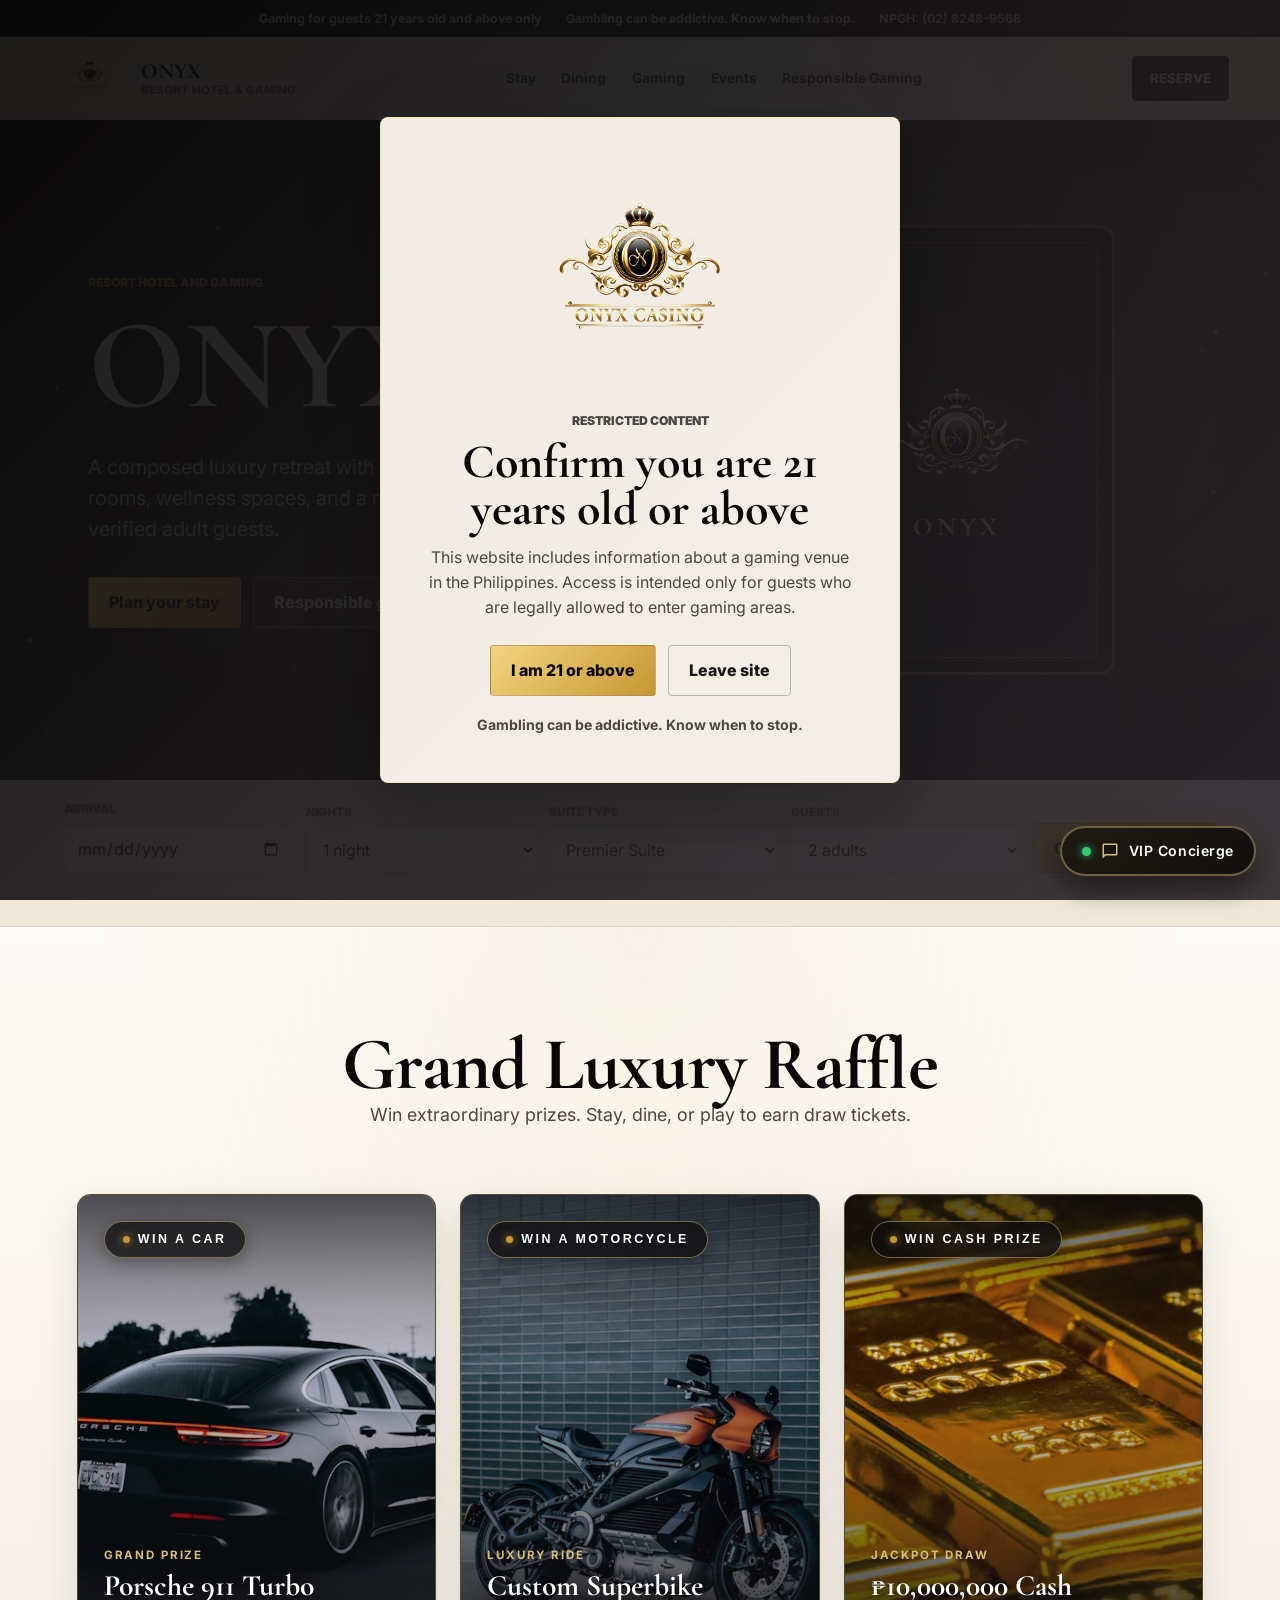
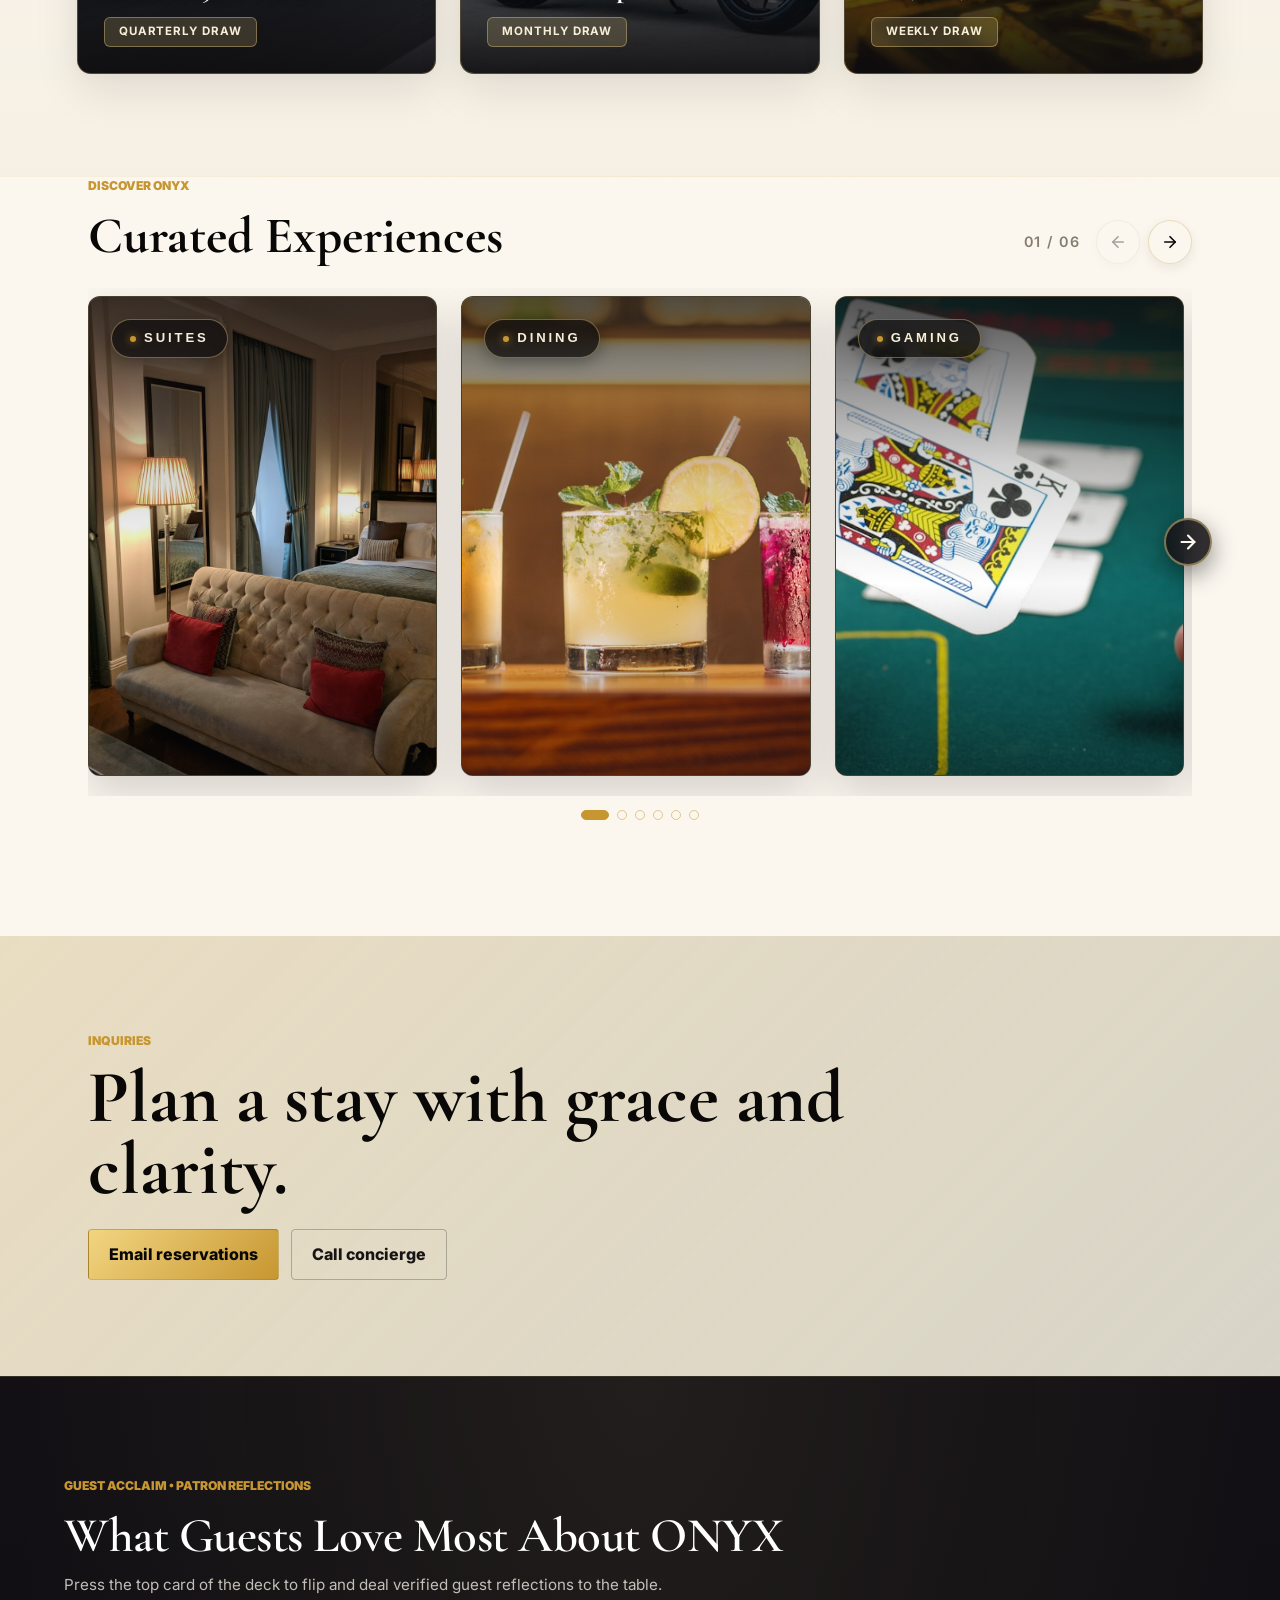
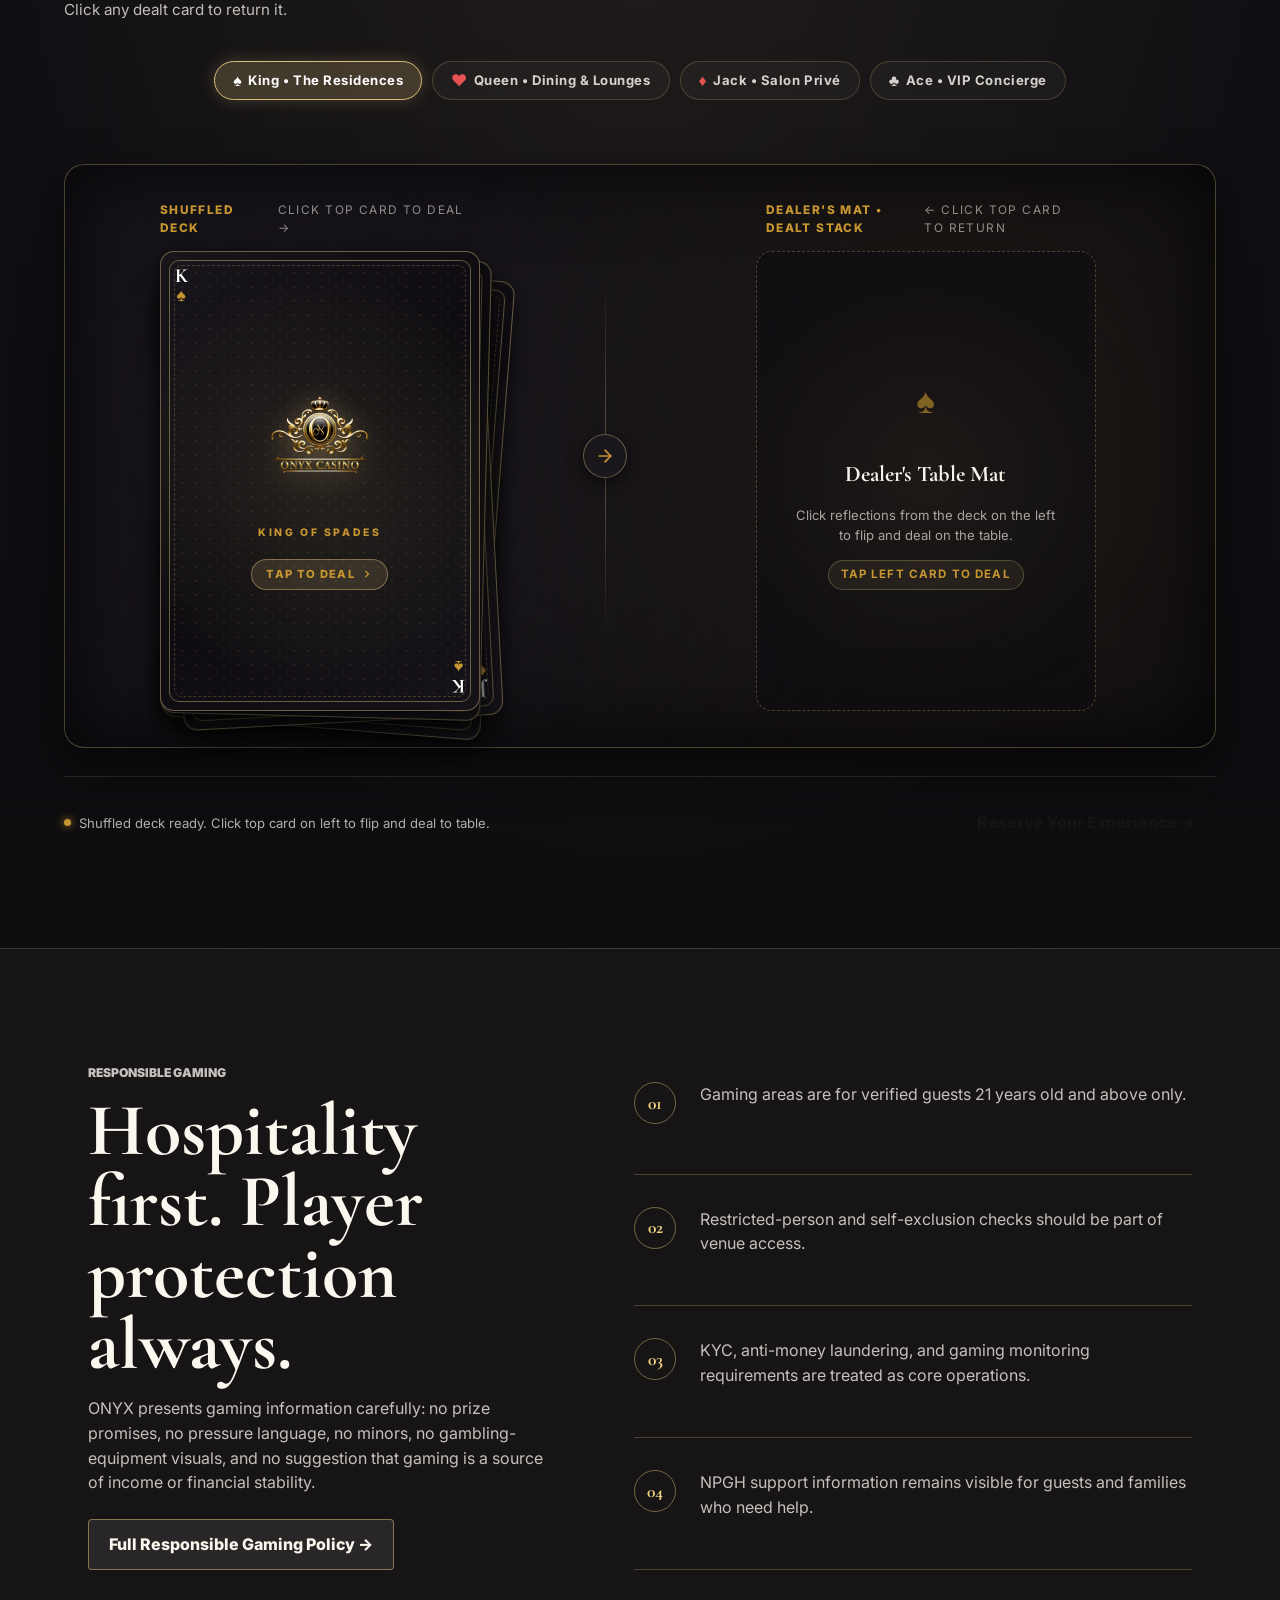
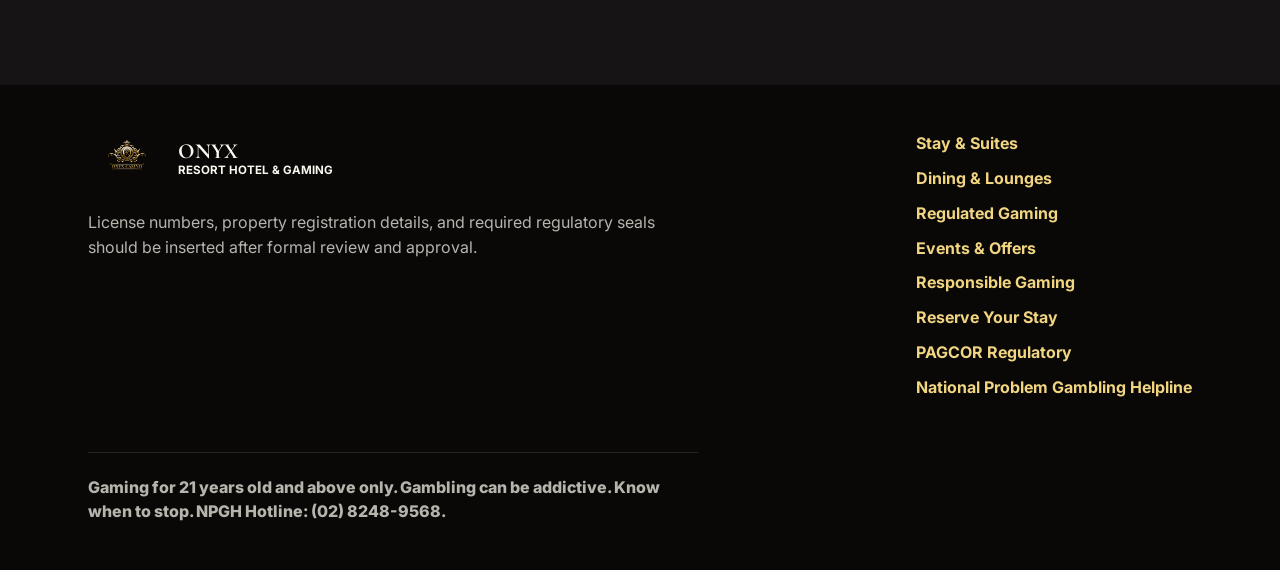
==== index.html @ d7f2e4a9 "Update hero loop: slide card left and expand into 4 image cards with no text" ====
<!doctype html>
<html lang="en">
  <head>
    <meta charset="UTF-8" />
    <meta name="viewport" content="width=device-width, initial-scale=1.0" />
    <meta
      name="description"
      content="ONYX Resort Hotel & Gaming, an elegant resort experience with responsible gaming information for guests 21 and above."
    />
    <title>ONYX Resort Hotel & Gaming</title>
    <link rel="preconnect" href="https://fonts.googleapis.com" />
    <link rel="preconnect" href="https://fonts.gstatic.com" crossorigin />
    <link
      href="https://fonts.googleapis.com/css2?family=Cormorant+Garamond:wght@500;600;700&family=Inter:wght@400;500;600;700&display=swap"
      rel="stylesheet"
    />
    <link rel="stylesheet" href="styles.css" />
  </head>
  <body>
    <div class="age-gate" id="ageGate" role="dialog" aria-modal="true" aria-labelledby="ageTitle">
      <div class="age-gate__panel">
        <img src="assets/onyx-logo.png" alt="ONYX logo" class="age-gate__logo" />
        <p class="eyebrow">Restricted content</p>
        <h2 id="ageTitle">Confirm you are 21 years old or above</h2>
        <p>
          This website includes information about a gaming venue in the Philippines.
          Access is intended only for guests who are legally allowed to enter gaming areas.
        </p>
        <div class="age-gate__actions">
          <button class="button button--primary" id="confirmAge" type="button">I am 21 or above</button>
          <a class="button button--secondary" href="https://www.pagcor.ph/regulatory/responsible-gaming.php">Leave site</a>
        </div>
        <p class="age-gate__note">Gambling can be addictive. Know when to stop.</p>
      </div>
    </div>

    <div class="responsible-strip" aria-label="Responsible gaming notice">
      <span>Gaming for guests 21 years old and above only</span>
      <span>Gambling can be addictive. Know when to stop.</span>
      <a href="https://www.NPGH.ph">NPGH: (02) 8248-9568</a>
    </div>

    <header class="site-header" id="top">
      <a class="brand" href="index.html" aria-label="ONYX home">
        <img src="assets/onyx-logo.png" alt="ONYX logo" />
        <span>
          <strong>ONYX</strong>
          <small>Resort Hotel & Gaming</small>
        </span>
      </a>
      <button class="menu-toggle" id="menuToggle" type="button" aria-expanded="false" aria-controls="siteNav">
        Menu
      </button>
      <nav class="site-nav" id="siteNav" aria-label="Main navigation">
        <a href="stay.html">Stay</a>
        <a href="dining.html">Dining</a>
        <a href="casino.html">Gaming</a>
        <a href="events.html">Events</a>
        <a href="responsible.html">Responsible Gaming</a>
      </nav>
      <a class="header-action" href="reserve.html">Reserve</a>
    </header>

    <main>
      <section class="hero hero--cinematic" id="heroSection" aria-labelledby="heroTitle">
        <canvas class="hero__particles" id="heroParticles" aria-hidden="true"></canvas>
        <div class="hero__ambient-glow" aria-hidden="true"></div>

        <div class="hero__content">
          <p class="eyebrow">Resort hotel and gaming</p>
          <h1 id="heroTitle">ONYX</h1>
          <p class="hero__subtitle">
            A composed luxury retreat with private suites, calm dining rooms, wellness spaces,
            and a regulated gaming salon for verified adult guests.
          </p>
          <div class="hero__actions">
            <a class="button button--primary" href="reserve.html">Plan your stay</a>
            <a class="button button--ghost" href="responsible.html">Responsible gaming</a>
          </div>
        </div>

        <div class="hero__stage" id="heroStage">
          <div class="hero__stage-halo" aria-hidden="true"></div>

          <div class="playing-card-container" id="cardContainer">
            <div class="playing-card" id="playingCard" role="region" aria-label="Interactive Ace of ONYX playing card">
              <!-- Card Back -->
              <div class="playing-card__face playing-card__face--back">
                <div class="card-back__border-pattern"></div>
                <div class="card-back__inner-frame">
                  <div class="card-back__lattice"></div>
                  <div class="card-back__medallion">
                    <img src="assets/onyx-emblem.png" alt="ONYX crest" class="card-back__emblem" />
                    <span class="card-back__brand">ONYX</span>
                  </div>
                </div>
              </div>

              <!-- Card Front (Flipped Face: The Ace of Spades with ONYX Logo Center) -->
              <div class="playing-card__face playing-card__face--front">
                <div class="card-corner card-corner--tl">
                  <span class="card-corner__val">A</span>
                  <span class="card-corner__suit">&spades;</span>
                </div>
                <div class="card-corner card-corner--br">
                  <span class="card-corner__val">A</span>
                  <span class="card-corner__suit">&spades;</span>
                </div>

                <div class="card-front__body">
                  <div class="card-front__inner-frame">
                    <div class="card-front__logo-wrap">
                      <img src="assets/onyx-logo.png" alt="ONYX Ace Logo" class="card-front__logo" />
                      <div class="hero__logo-sheen" aria-hidden="true"></div>
                    </div>
                  </div>
                </div>
              </div>
            </div>
          </div>
        </div>

        <!-- 4-Card Image Showcase: Slides to the left and expands into 4 cards (Pure Images, No Text) -->
        <div class="hero-cards-showcase" id="heroCardsShowcase" aria-label="Resort Highlights Image Showcase">
          <div class="hero-cards-track">
            <!-- Card 1: Suites -->
            <a class="hero-quad-card hero-quad-card--1" href="stay.html" aria-label="Suites &amp; Residences">
              <div class="hero-quad-card__inner">
                <img src="assets/experiences/suites.jpg" alt="Luxury Suites" class="hero-quad-card__img" loading="eager" />
                <div class="hero-quad-card__sheen" aria-hidden="true"></div>
              </div>
            </a>

            <!-- Card 2: Dining -->
            <a class="hero-quad-card hero-quad-card--2" href="dining.html" aria-label="Fine Dining &amp; Lounges">
              <div class="hero-quad-card__inner">
                <img src="assets/experiences/dining.jpg" alt="Fine Dining" class="hero-quad-card__img" loading="eager" />
                <div class="hero-quad-card__sheen" aria-hidden="true"></div>
              </div>
            </a>

            <!-- Card 3: Gaming -->
            <a class="hero-quad-card hero-quad-card--3" href="casino.html" aria-label="Regulated Gaming Salon">
              <div class="hero-quad-card__inner">
                <img src="assets/experiences/gaming.jpg" alt="Regulated Gaming Salon" class="hero-quad-card__img" loading="eager" />
                <div class="hero-quad-card__sheen" aria-hidden="true"></div>
              </div>
            </a>

            <!-- Card 4: Concierge -->
            <a class="hero-quad-card hero-quad-card--4" href="reserve.html" aria-label="VIP Concierge &amp; Arrival">
              <div class="hero-quad-card__inner">
                <img src="assets/experiences/concierge.jpg" alt="VIP Concierge" class="hero-quad-card__img" loading="eager" />
                <div class="hero-quad-card__sheen" aria-hidden="true"></div>
              </div>
            </a>
          </div>
        </div>
      </section>

      <section class="booking-band" id="booking" aria-label="Reservation inquiry">
        <form class="booking-form" id="bookingForm">
          <label>
            <span>Arrival</span>
            <input type="date" name="arrival" required />
          </label>
          <label>
            <span>Nights</span>
            <select name="nights">
              <option>1 night</option>
              <option>2 nights</option>
              <option>3 nights</option>
              <option>4 nights</option>
              <option>5+ nights</option>
            </select>
          </label>
          <label>
            <span>Suite type</span>
            <select name="suite">
              <option>Premier Suite</option>
              <option>Garden Villa</option>
              <option>Chairman's Suite</option>
            </select>
          </label>
          <label>
            <span>Guests</span>
            <select name="guests">
              <option>2 adults</option>
              <option>1 adult</option>
              <option>3 adults</option>
              <option>4 adults</option>
            </select>
          </label>
          <button class="button button--primary" type="submit">Check availability</button>
        </form>
        <p class="booking-message" id="bookingMessage" role="status" aria-live="polite"></p>
      </section>

      <!-- Exclusive Offers & Grand Raffle Promos Section -->
      <section class="section section--marketing" id="promos" aria-labelledby="promosTitle">
        <div class="marketing-intro-wrap">
          <div class="marketing-header">
            <h2 id="promosTitle" class="marketing-title">
              Grand Luxury Raffle
            </h2>
            <p class="marketing-lead">
              Win extraordinary prizes. Stay, dine, or play to earn draw tickets.
            </p>
          </div>

          <!-- 3 Grand Raffle Prize Cards (Images & Simple Words Only) -->
          <div class="promo-prizes-grid">
            <!-- Prize 1: Win a Car -->
            <article class="promo-prize-card">
              <div class="promo-prize-card__media">
                <img src="assets/promos/car.jpg" alt="Win a Porsche 911 Supercar" class="promo-prize-card__img" loading="lazy" />
                <div class="promo-prize-card__overlay"></div>
              </div>
              <div class="promo-prize-card__top">
                <span class="promo-prize-card__badge">
                  <span class="promo-badge-dot"></span>WIN A CAR
                </span>
              </div>
              <div class="promo-prize-card__bottom">
                <span class="promo-prize-tag">Grand Prize</span>
                <h3 class="promo-prize-title">Porsche 911 Turbo</h3>
                <span class="promo-draw-pill">Quarterly Draw</span>
              </div>
            </article>

            <!-- Prize 2: Win a Motorcycle -->
            <article class="promo-prize-card">
              <div class="promo-prize-card__media">
                <img src="assets/promos/bike.jpg" alt="Win a Custom Superbike" class="promo-prize-card__img" loading="lazy" />
                <div class="promo-prize-card__overlay"></div>
              </div>
              <div class="promo-prize-card__top">
                <span class="promo-prize-card__badge">
                  <span class="promo-badge-dot"></span>WIN A MOTORCYCLE
                </span>
              </div>
              <div class="promo-prize-card__bottom">
                <span class="promo-prize-tag">Luxury Ride</span>
                <h3 class="promo-prize-title">Custom Superbike</h3>
                <span class="promo-draw-pill">Monthly Draw</span>
              </div>
            </article>

            <!-- Prize 3: Win Cash Prize -->
            <article class="promo-prize-card">
              <div class="promo-prize-card__media">
                <img src="assets/promos/cash.jpg" alt="Win Cash Jackpot" class="promo-prize-card__img" loading="lazy" />
                <div class="promo-prize-card__overlay"></div>
              </div>
              <div class="promo-prize-card__top">
                <span class="promo-prize-card__badge">
                  <span class="promo-badge-dot"></span>WIN CASH PRIZE
                </span>
              </div>
              <div class="promo-prize-card__bottom">
                <span class="promo-prize-tag">Jackpot Draw</span>
                <h3 class="promo-prize-title">&#8369;10,000,000 Cash</h3>
                <span class="promo-draw-pill">Weekly Draw</span>
              </div>
            </article>
          </div>
        </div>
      </section>

      <section class="section experience-carousel-wrapper" id="stay" aria-label="Resort highlights">
        <div class="experience-carousel-header">
          <div class="experience-carousel-header__info">
            <p class="eyebrow">Discover ONYX</p>
            <h3 class="experience-carousel-header__title">Curated Experiences</h3>
          </div>
          <div class="experience-carousel-controls" aria-label="Carousel navigation">
            <span class="carousel-counter" id="carouselCounter" aria-live="polite">01 / 06</span>
            <div class="carousel-nav-group">
              <button type="button" class="carousel-nav-btn carousel-nav-btn--prev" id="carouselBtnPrev" aria-label="Previous experiences" title="Previous experiences" disabled>
                <svg width="18" height="18" viewBox="0 0 24 24" fill="none" stroke="currentColor" stroke-width="2.2" stroke-linecap="round" stroke-linejoin="round">
                  <line x1="19" y1="12" x2="5" y2="12"></line>
                  <polyline points="12 19 5 12 12 5"></polyline>
                </svg>
              </button>
              <button type="button" class="carousel-nav-btn carousel-nav-btn--next" id="carouselBtnNext" aria-label="Next experiences" title="Next experiences">
                <svg width="18" height="18" viewBox="0 0 24 24" fill="none" stroke="currentColor" stroke-width="2.2" stroke-linecap="round" stroke-linejoin="round">
                  <line x1="5" y1="12" x2="19" y2="12"></line>
                  <polyline points="12 5 19 12 12 19"></polyline>
                </svg>
              </button>
            </div>
          </div>
        </div>

        <div class="experience-carousel-track-container">
          <button type="button" class="carousel-side-arrow carousel-side-arrow--left" id="carouselSideLeft" aria-label="Scroll left" title="Scroll left" disabled>
            <svg width="22" height="22" viewBox="0 0 24 24" fill="none" stroke="currentColor" stroke-width="2.4" stroke-linecap="round" stroke-linejoin="round">
              <line x1="19" y1="12" x2="5" y2="12"></line>
              <polyline points="12 19 5 12 12 5"></polyline>
            </svg>
          </button>

          <div class="experience-grid experience-grid--carousel" id="experienceCarousel" role="region" aria-label="Experiences Carousel" tabindex="0">
            <!-- 1. Suites -->
            <a class="feature-card feature-card--experience" href="stay.html" aria-label="Suites - Explore Luxury Accommodations">
              <div class="feature-card__media">
                <img src="assets/experiences/suites.jpg" alt="Suites" class="feature-card__img" loading="lazy" />
                <div class="feature-card__gradient"></div>
              </div>
              <div class="feature-card__header-top">
                <span class="feature-card__summary-word">
                  <span class="feature-card__word-dot"></span>SUITES
                </span>
              </div>
            </a>

            <!-- 2. Dining -->
            <a class="feature-card feature-card--experience" id="dining" href="dining.html" aria-label="Dining - Restaurants & Lounges">
              <div class="feature-card__media">
                <img src="assets/experiences/dining.jpg" alt="Dining" class="feature-card__img" loading="lazy" />
                <div class="feature-card__gradient"></div>
              </div>
              <div class="feature-card__header-top">
                <span class="feature-card__summary-word">
                  <span class="feature-card__word-dot"></span>DINING
                </span>
              </div>
            </a>

            <!-- 3. Gaming -->
            <a class="feature-card feature-card--experience" id="gaming" href="casino.html" aria-label="Gaming - Regulated Salon Privé">
              <div class="feature-card__media">
                <img src="assets/experiences/gaming.jpg" alt="Gaming" class="feature-card__img" loading="lazy" />
                <div class="feature-card__gradient"></div>
              </div>
              <div class="feature-card__header-top">
                <span class="feature-card__summary-word">
                  <span class="feature-card__word-dot"></span>GAMING
                </span>
              </div>
            </a>

            <!-- 4. Events -->
            <a class="feature-card feature-card--experience" href="events.html" aria-label="Events - Private Galas & Celebrations">
              <div class="feature-card__media">
                <img src="assets/experiences/events.jpg" alt="Events" class="feature-card__img" loading="lazy" />
                <div class="feature-card__gradient"></div>
              </div>
              <div class="feature-card__header-top">
                <span class="feature-card__summary-word">
                  <span class="feature-card__word-dot"></span>EVENTS
                </span>
              </div>
            </a>

            <!-- 5. Concierge -->
            <a class="feature-card feature-card--experience" href="reserve.html" aria-label="Concierge - VIP Private Arrival">
              <div class="feature-card__media">
                <img src="assets/experiences/concierge.jpg" alt="Concierge" class="feature-card__img" loading="lazy" />
                <div class="feature-card__gradient"></div>
              </div>
              <div class="feature-card__header-top">
                <span class="feature-card__summary-word">
                  <span class="feature-card__word-dot"></span>CONCIERGE
                </span>
              </div>
            </a>

            <!-- 6. Well-Being -->
            <a class="feature-card feature-card--experience" href="responsible.html" aria-label="Well-Being - Safeguards & Wellness">
              <div class="feature-card__media">
                <img src="assets/experiences/wellness.jpg" alt="Well-Being" class="feature-card__img" loading="lazy" />
                <div class="feature-card__gradient"></div>
              </div>
              <div class="feature-card__header-top">
                <span class="feature-card__summary-word">
                  <span class="feature-card__word-dot"></span>WELL-BEING
                </span>
              </div>
            </a>
          </div>

          <button type="button" class="carousel-side-arrow carousel-side-arrow--right" id="carouselSideRight" aria-label="Scroll right" title="Scroll right">
            <svg width="22" height="22" viewBox="0 0 24 24" fill="none" stroke="currentColor" stroke-width="2.4" stroke-linecap="round" stroke-linejoin="round">
              <line x1="5" y1="12" x2="19" y2="12"></line>
              <polyline points="12 5 19 12 12 19"></polyline>
            </svg>
          </button>
        </div>

        <div class="carousel-progress" id="carouselDots" role="tablist" aria-label="Experience slide selection"></div>
      </section>

      <!-- Inquiries Contact Band -->
      <section class="contact-band" aria-labelledby="contactTitle">
        <div>
          <p class="eyebrow">Inquiries</p>
          <h2 id="contactTitle">Plan a stay with grace and clarity.</h2>
        </div>
        <div class="contact-actions">
          <a class="button button--primary" href="mailto:reservations@onyx.example">Email reservations</a>
          <a class="button button--secondary" href="tel:+63200000000">Call concierge</a>
        </div>
      </section>

      <!-- Second to Last Section: 3D Interactive Deck - Guest Feedback & What Guests Love Most -->
      <section class="section suite-deck-section" id="acclaim" aria-labelledby="acclaimTitle">
        <div class="suite-deck__header">
          <div>
            <p class="eyebrow">Guest Acclaim &bull; Patron Reflections</p>
            <h2 id="acclaimTitle">What Guests Love Most About ONYX</h2>
            <p class="suite-deck__subtitle">
              Press the top card of the deck to flip and deal verified guest reflections to the table. Click any dealt card to return it.
            </p>
          </div>

          <!-- Feedback Quick Tabs -->
          <div class="suite-deck__pills" role="tablist" aria-label="Select Feedback to Deal">
            <button type="button" class="suite-pill is-active" data-index="0" role="tab" aria-selected="true">
              <span class="suite-pill__suit">&spades;</span> King &bull; The Residences
            </button>
            <button type="button" class="suite-pill" data-index="1" role="tab" aria-selected="false">
              <span class="suite-pill__suit red">&hearts;</span> Queen &bull; Dining &amp; Lounges
            </button>
            <button type="button" class="suite-pill" data-index="2" role="tab" aria-selected="false">
              <span class="suite-pill__suit red">&diams;</span> Jack &bull; Salon Priv&eacute;
            </button>
            <button type="button" class="suite-pill" data-index="3" role="tab" aria-selected="false">
              <span class="suite-pill__suit">&clubs;</span> Ace &bull; VIP Concierge
            </button>
          </div>
        </div>

        <!-- 3D Interactive Dealing Table -->
        <div class="suite-deck-stage" id="suiteDeckStage">
          <!-- Left Zone: The Deck Pile -->
          <div class="suite-deck__zone suite-deck__zone--pile">
            <div class="suite-deck__zone-label">
              <span class="suite-deck__zone-tag">SHUFFLED DECK</span>
              <span class="suite-deck__zone-hint">Click top card to deal &rarr;</span>
            </div>
            <div class="suite-deck__pile" id="suitePile" role="region" aria-label="Suite Card Stack">
              <!-- Card 0: King of Spades - The Residences -->
              <article class="suite-card" data-index="0" data-stack="0" tabindex="0" role="button" aria-label="Deal King of Spades - The Residences Reflection">
                <div class="suite-card__inner">
                  <div class="suite-card__face suite-card__face--back">
                    <div class="card-filigree"></div>
                    <div class="card-corner card-corner--tl">
                      <span class="card-rank">K</span>
                      <span class="card-suit">&spades;</span>
                    </div>
                    <div class="card-corner card-corner--br">
                      <span class="card-rank">K</span>
                      <span class="card-suit">&spades;</span>
                    </div>
                    <div class="card-back-center">
                      <div class="card-back-logo-wrap">
                        <img src="assets/onyx-logo.png" alt="ONYX Logo" class="card-back-logo-img" />
                      </div>
                      <div class="card-back-sub">KING OF SPADES</div>
                      <div class="card-back-deal-cta">
                        <span>TAP TO DEAL</span>
                        <svg width="12" height="12" viewBox="0 0 24 24" fill="none" stroke="currentColor" stroke-width="2.5"><polyline points="9 18 15 12 9 6"></polyline></svg>
                      </div>
                    </div>
                  </div>
                  <div class="suite-card__face suite-card__face--front">
                    <div class="card-filigree"></div>
                    <div class="card-corner card-corner--tl">
                      <span class="card-rank">K</span>
                      <span class="card-suit">&spades;</span>
                    </div>
                    <div class="card-corner card-corner--br">
                      <span class="card-rank">K</span>
                      <span class="card-suit">&spades;</span>
                    </div>
                    <div class="card-front-content">
                      <div class="card-front-header">
                        <span class="card-badge">VERIFIED SUITE PATRONS</span>
                        <h3 class="card-title">The Residences</h3>
                        <p class="card-subtitle">Evelyn &amp; Julian Vance &bull; London</p>
                      </div>
                      <p class="card-desc">
                        &ldquo;The Chairman&rsquo;s Residence is the epitome of quiet luxury. The private terrace at dusk, the butler service that anticipated our arrival, and the acoustic stillness made this our favorite sanctuary.&rdquo;
                      </p>
                      <ul class="card-specs">
                        <li><strong>Rating:</strong> &#9733;&#9733;&#9733;&#9733;&#9733; 5.0 / 5.0</li>
                        <li><strong>Stayed:</strong> Chairman's Penthouse</li>
                        <li><strong>Highlight:</strong> STC 62 Acoustic Stillness</li>
                        <li><strong>Service:</strong> Dedicated Guild Butler</li>
                      </ul>
                      <div class="card-actions">
                        <button type="button" class="card-reserve-btn" data-suite-idx="0" aria-label="Inspect reflection for The Residences">
                          <span>Inspect Review &rarr;</span>
                        </button>
                        <button type="button" class="card-return-btn" aria-label="Return The Residences to Deck">
                          <span>&larr; Return to Stack</span>
                        </button>
                      </div>
                    </div>
                  </div>
                </div>
              </article>

              <!-- Card 1: Queen of Hearts - Dining & Lounges -->
              <article class="suite-card" data-index="1" data-stack="1" tabindex="0" role="button" aria-label="Deal Queen of Hearts - Dining &amp; Lounges Reflection">
                <div class="suite-card__inner">
                  <div class="suite-card__face suite-card__face--back">
                    <div class="card-filigree"></div>
                    <div class="card-corner card-corner--tl red">
                      <span class="card-rank">Q</span>
                      <span class="card-suit">&hearts;</span>
                    </div>
                    <div class="card-corner card-corner--br red">
                      <span class="card-rank">Q</span>
                      <span class="card-suit">&hearts;</span>
                    </div>
                    <div class="card-back-center">
                      <div class="card-back-logo-wrap">
                        <img src="assets/onyx-logo.png" alt="ONYX Logo" class="card-back-logo-img" />
                      </div>
                      <div class="card-back-sub">QUEEN OF HEARTS</div>
                      <div class="card-back-deal-cta">
                        <span>TAP TO DEAL</span>
                        <svg width="12" height="12" viewBox="0 0 24 24" fill="none" stroke="currentColor" stroke-width="2.5"><polyline points="9 18 15 12 9 6"></polyline></svg>
                      </div>
                    </div>
                  </div>
                  <div class="suite-card__face suite-card__face--front">
                    <div class="card-filigree"></div>
                    <div class="card-corner card-corner--tl red">
                      <span class="card-rank">Q</span>
                      <span class="card-suit">&hearts;</span>
                    </div>
                    <div class="card-corner card-corner--br red">
                      <span class="card-rank">Q</span>
                      <span class="card-suit">&hearts;</span>
                    </div>
                    <div class="card-front-content">
                      <div class="card-front-header">
                        <span class="card-badge">CULINARY CRITIC REVIEW</span>
                        <h3 class="card-title">Dining &amp; Lounges</h3>
                        <p class="card-subtitle">Kenjiro Takahashi &bull; Tokyo</p>
                      </div>
                      <p class="card-desc">
                        &ldquo;The omakase at Kintsugi was nothing short of perfection. Rare seasonal seafood flown in directly from Toyosu, paired with an extraordinary vintage sake selection. Attentive service was masterclass.&rdquo;
                      </p>
                      <ul class="card-specs">
                        <li><strong>Rating:</strong> &#9733;&#9733;&#9733;&#9733;&#9733; 5.0 / 5.0</li>
                        <li><strong>Venue:</strong> Kintsugi 10-Seat Counter</li>
                        <li><strong>Highlight:</strong> Miyazaki A5 Wagyu &amp; Robata</li>
                        <li><strong>Sommelier:</strong> Grand Cru Decanting</li>
                      </ul>
                      <div class="card-actions">
                        <button type="button" class="card-reserve-btn" data-suite-idx="1" aria-label="Inspect reflection for Dining &amp; Lounges">
                          <span>Inspect Review &rarr;</span>
                        </button>
                        <button type="button" class="card-return-btn" aria-label="Return Dining to Deck">
                          <span>&larr; Return to Stack</span>
                        </button>
                      </div>
                    </div>
                  </div>
                </div>
              </article>

              <!-- Card 2: Jack of Diamonds - Regulated Gaming Salon Privé -->
              <article class="suite-card" data-index="2" data-stack="2" tabindex="0" role="button" aria-label="Deal Jack of Diamonds - Regulated Gaming Reflection">
                <div class="suite-card__inner">
                  <div class="suite-card__face suite-card__face--back">
                    <div class="card-filigree"></div>
                    <div class="card-corner card-corner--tl red">
                      <span class="card-rank">J</span>
                      <span class="card-suit">&diams;</span>
                    </div>
                    <div class="card-corner card-corner--br red">
                      <span class="card-rank">J</span>
                      <span class="card-suit">&diams;</span>
                    </div>
                    <div class="card-back-center">
                      <div class="card-back-logo-wrap">
                        <img src="assets/onyx-logo.png" alt="ONYX Logo" class="card-back-logo-img" />
                      </div>
                      <div class="card-back-sub">JACK OF DIAMONDS</div>
                      <div class="card-back-deal-cta">
                        <span>TAP TO DEAL</span>
                        <svg width="12" height="12" viewBox="0 0 24 24" fill="none" stroke="currentColor" stroke-width="2.5"><polyline points="9 18 15 12 9 6"></polyline></svg>
                      </div>
                    </div>
                  </div>
                  <div class="suite-card__face suite-card__face--front">
                    <div class="card-filigree"></div>
                    <div class="card-corner card-corner--tl red">
                      <span class="card-rank">J</span>
                      <span class="card-suit">&diams;</span>
                    </div>
                    <div class="card-corner card-corner--br red">
                      <span class="card-rank">J</span>
                      <span class="card-suit">&diams;</span>
                    </div>
                    <div class="card-front-content">
                      <div class="card-front-header">
                        <span class="card-badge">SALON PRIV&Eacute; MEMBER</span>
                        <h3 class="card-title">Regulated Gaming</h3>
                        <p class="card-subtitle">Christian Beaumont &bull; Monaco</p>
                      </div>
                      <p class="card-desc">
                        &ldquo;ONYX has set the new benchmark for private gaming. The European single-zero roulette salon and high-stakes baccarat tables offer complete discretion and world-class composure under PAGCOR oversight.&rdquo;
                      </p>
                      <ul class="card-specs">
                        <li><strong>Rating:</strong> &#9733;&#9733;&#9733;&#9733;&#9733; 5.0 / 5.0</li>
                        <li><strong>Venue:</strong> Regulated Salon Priv&eacute;</li>
                        <li><strong>Highlight:</strong> European Single-Zero Roulette</li>
                        <li><strong>Standard:</strong> Strict Discretion &amp; Age 21+</li>
                      </ul>
                      <div class="card-actions">
                        <button type="button" class="card-reserve-btn" data-suite-idx="2" aria-label="Inspect reflection for Salon Privé">
                          <span>Inspect Review &rarr;</span>
                        </button>
                        <button type="button" class="card-return-btn" aria-label="Return Salon Privé to Deck">
                          <span>&larr; Return to Stack</span>
                        </button>
                      </div>
                    </div>
                  </div>
                </div>
              </article>

              <!-- Card 3: Ace of Clubs - VIP Concierge -->
              <article class="suite-card" data-index="3" data-stack="3" tabindex="0" role="button" aria-label="Deal Ace of Clubs - VIP Concierge Reflection">
                <div class="suite-card__inner">
                  <div class="suite-card__face suite-card__face--back">
                    <div class="card-filigree"></div>
                    <div class="card-corner card-corner--tl">
                      <span class="card-rank">A</span>
                      <span class="card-suit">&clubs;</span>
                    </div>
                    <div class="card-corner card-corner--br">
                      <span class="card-rank">A</span>
                      <span class="card-suit">&clubs;</span>
                    </div>
                    <div class="card-back-center">
                      <div class="card-back-logo-wrap">
                        <img src="assets/onyx-logo.png" alt="ONYX Logo" class="card-back-logo-img" />
                      </div>
                      <div class="card-back-sub">ACE OF CLUBS</div>
                      <div class="card-back-deal-cta">
                        <span>TAP TO DEAL</span>
                        <svg width="12" height="12" viewBox="0 0 24 24" fill="none" stroke="currentColor" stroke-width="2.5"><polyline points="9 18 15 12 9 6"></polyline></svg>
                      </div>
                    </div>
                  </div>
                  <div class="suite-card__face suite-card__face--front">
                    <div class="card-filigree"></div>
                    <div class="card-corner card-corner--tl">
                      <span class="card-rank">A</span>
                      <span class="card-suit">&clubs;</span>
                    </div>
                    <div class="card-corner card-corner--br">
                      <span class="card-rank">A</span>
                      <span class="card-suit">&clubs;</span>
                    </div>
                    <div class="card-front-content">
                      <div class="card-front-header">
                        <span class="card-badge">EXECUTIVE PATRON</span>
                        <h3 class="card-title">VIP Concierge</h3>
                        <p class="card-subtitle">Dr. Alessandra Rossi &bull; Milan</p>
                      </div>
                      <p class="card-desc">
                        &ldquo;From arranging our private tarmac chauffeur transfer to orchestrating a bespoke private dinner on our terrace with 2 hours notice, the ONYX Concierge liaisons operate with unmatched elegance.&rdquo;
                      </p>
                      <ul class="card-specs">
                        <li><strong>Rating:</strong> &#9733;&#9733;&#9733;&#9733;&#9733; 5.0 / 5.0</li>
                        <li><strong>Service:</strong> Private Arrival Liaison</li>
                        <li><strong>Highlight:</strong> Maybach Tarmac Chauffeur</li>
                        <li><strong>Standard:</strong> 24/7 Dedicated Guild Butler</li>
                      </ul>
                      <div class="card-actions">
                        <button type="button" class="card-reserve-btn" data-suite-idx="3" aria-label="Inspect reflection for VIP Concierge">
                          <span>Inspect Review &rarr;</span>
                        </button>
                        <button type="button" class="card-return-btn" aria-label="Return VIP Concierge to Deck">
                          <span>&larr; Return to Stack</span>
                        </button>
                      </div>
                    </div>
                  </div>
                </div>
              </article>
            </div>
          </div>

          <!-- Middle Dealer Flow Indicator -->
          <div class="suite-deck__divider" aria-hidden="true">
            <div class="suite-deck__deal-line"></div>
            <div class="suite-deck__deal-badge">
              <svg width="20" height="20" viewBox="0 0 24 24" fill="none" stroke="currentColor" stroke-width="2" stroke-linecap="round" stroke-linejoin="round">
                <line x1="5" y1="12" x2="19" y2="12"></line>
                <polyline points="12 5 19 12 12 19"></polyline>
              </svg>
            </div>
          </div>

          <!-- Right Zone: Dealt Mat -->
          <div class="suite-deck__zone suite-deck__zone--mat">
            <div class="suite-deck__zone-label">
              <span class="suite-deck__zone-tag">DEALER'S MAT &bull; DEALT STACK</span>
              <span class="suite-deck__zone-hint">&larr; Click top card to return</span>
            </div>
            <div class="suite-deck__dealt-mat" id="suiteDealtMat" role="region" aria-label="Dealt Card Area">
              <div class="suite-deck__mat-placeholder">
                <div class="suite-deck__mat-crest">&spades;</div>
                <h4>Dealer's Table Mat</h4>
                <p>Click reflections from the deck on the left to flip and deal on the table.</p>
                <span class="suite-deck__mat-btn-hint">Tap left card to deal</span>
              </div>
            </div>
          </div>
        </div>

        <div class="suite-deck__footer">
          <div class="suite-deck__live-status" id="suiteDeckStatus" aria-live="polite">
            Ready to deal. Select guest reflections from the deck to stack on the table.
          </div>
          <a class="button button--secondary" href="reserve.html">
            Reserve Your Experience &rarr;
          </a>
        </div>
      </section>

      <!-- Suite / Reflection Zoom Front View Showcase Modal -->
      <div class="suite-zoom-modal" id="suiteZoomModal" role="dialog" aria-modal="true" aria-hidden="true" aria-labelledby="zoomSuiteTitle">
        <div class="suite-zoom-modal__backdrop" id="suiteZoomBackdrop"></div>
        <div class="suite-zoom-modal__dialog">
          <button type="button" class="suite-zoom-modal__close" id="suiteZoomClose" aria-label="Close reflection showcase" title="Close (Esc)">
            <svg width="20" height="20" viewBox="0 0 24 24" fill="none" stroke="currentColor" stroke-width="2.5" stroke-linecap="round" stroke-linejoin="round">
              <line x1="18" y1="6" x2="6" y2="18"></line>
              <line x1="6" y1="6" x2="18" y2="18"></line>
            </svg>
          </button>

          <div class="suite-zoom-card">
            <!-- Header -->
            <div class="suite-zoom-header">
              <div class="suite-zoom-badge">
                <span class="suite-zoom-suit" id="zoomSuiteSuit">&spades;</span>
                <span class="suite-zoom-tier" id="zoomSuiteTier">KING &bull; THE RESIDENCES</span>
              </div>
              <h2 class="suite-zoom-title" id="zoomSuiteTitle">The Residences</h2>
              <p class="suite-zoom-subtitle" id="zoomSuiteSubtitle">Evelyn &amp; Julian Vance &bull; London</p>
            </div>

            <!-- Main Body Grid -->
            <div class="suite-zoom-body">
              <!-- Left: Media Viewport & Gallery -->
              <div class="suite-zoom-media">
                <div class="suite-zoom-viewport">
                  <img src="assets/suites/chairman-1.jpg" alt="The Residences Experience" class="suite-zoom-img" id="zoomMainImg" />
                  <video class="suite-zoom-video" id="zoomMainVideo" controls loop playsinline preload="metadata" style="display: none;">
                    <source src="assets/suites/suite-preview.mp4" type="video/mp4" />
                    Your browser does not support HTML5 video.
                  </video>
                  <div class="suite-zoom-media-badge" id="zoomMediaCaption">Chairman Penthouse Living Terrace</div>
                </div>

                <!-- Thumbnails Tabs -->
                <div class="suite-zoom-thumbs" id="zoomThumbs"></div>
              </div>

              <!-- Right: Detailed Specifications & Reservation Band -->
              <div class="suite-zoom-details">
                <div class="suite-zoom-desc" id="zoomSuiteDesc">
                  &ldquo;The Chairman&rsquo;s Residence is the epitome of quiet luxury. The private terrace at dusk, the butler service that anticipated our arrival, and the acoustic stillness made this our favorite sanctuary.&rdquo;
                </div>

                <div class="suite-zoom-specs">
                  <div class="zoom-spec-item">
                    <span class="zoom-spec-label">Overall Rating</span>
                    <strong class="zoom-spec-val" id="zoomSpecArea">&#9733;&#9733;&#9733;&#9733;&#9733; 5.0 / 5.0</strong>
                  </div>
                  <div class="zoom-spec-item">
                    <span class="zoom-spec-label">Experience Area</span>
                    <strong class="zoom-spec-val" id="zoomSpecBed">Chairman's Penthouse</strong>
                  </div>
                  <div class="zoom-spec-item">
                    <span class="zoom-spec-label">Key Highlight</span>
                    <strong class="zoom-spec-val" id="zoomSpecBath">STC 62 Acoustic Stillness</strong>
                  </div>
                  <div class="zoom-spec-item">
                    <span class="zoom-spec-label">Service Standard</span>
                    <strong class="zoom-spec-val" id="zoomSpecService">Dedicated Guild Butler</strong>
                  </div>
                </div>

                <div class="suite-zoom-inclusions">
                  <span class="zoom-tag">&#10003; 100% Verified Guest Review</span>
                  <span class="zoom-tag">&#10003; 5-Star Hospitality Standard</span>
                  <span class="zoom-tag">&#10003; 99.4% Privacy &amp; Discretion Score</span>
                  <span class="zoom-tag">&#10003; Executive Patron Acclaim</span>
                </div>

                <div class="suite-zoom-rate-band">
                  <div>
                    <span class="zoom-rate-label">Verified Guest Acclaim</span>
                    <div class="zoom-rate-amount" id="zoomSuiteRate">&#9733;&#9733;&#9733;&#9733;&#9733; 5.0 Score</div>
                  </div>
                  <a href="stay.html" class="button button--primary suite-zoom-reserve-btn" id="zoomReserveLink">
                    Explore Experience &rarr;
                  </a>
                </div>
              </div>
            </div>
          </div>
        </div>
      </div>

      <!-- Last Section: Responsible Gaming Section -->
      <section class="compliance-band" id="responsible" aria-labelledby="responsibleTitle">
        <div>
          <p class="eyebrow">Responsible gaming</p>
          <h2 id="responsibleTitle">Hospitality first. Player protection always.</h2>
          <p>
            ONYX presents gaming information carefully: no prize promises, no pressure
            language, no minors, no gambling-equipment visuals, and no suggestion that gaming
            is a source of income or financial stability.
          </p>
          <div style="margin-top: 24px;">
            <a class="button button--ghost" href="responsible.html">Full Responsible Gaming Policy &rarr;</a>
          </div>
        </div>
        <div class="compliance-list" role="list" aria-label="Responsible gaming safeguards">
          <div role="listitem">
            <span>01</span>
            <p>Gaming areas are for verified guests 21 years old and above only.</p>
          </div>
          <div role="listitem">
            <span>02</span>
            <p>Restricted-person and self-exclusion checks should be part of venue access.</p>
          </div>
          <div role="listitem">
            <span>03</span>
            <p>KYC, anti-money laundering, and gaming monitoring requirements are treated as core operations.</p>
          </div>
          <div role="listitem">
            <span>04</span>
            <p>NPGH support information remains visible for guests and families who need help.</p>
          </div>
        </div>
      </section>
    </main>

    <footer class="site-footer">
      <div>
        <a class="brand brand--footer" href="index.html">
          <img src="assets/onyx-logo.png" alt="ONYX logo" />
          <span>
            <strong>ONYX</strong>
            <small>Resort Hotel & Gaming</small>
          </span>
        </a>
        <p>
          License numbers, property registration details, and required regulatory seals should
          be inserted after formal review and approval.
        </p>
      </div>
      <div class="footer-links">
        <a href="stay.html">Stay &amp; Suites</a>
        <a href="dining.html">Dining &amp; Lounges</a>
        <a href="casino.html">Regulated Gaming</a>
        <a href="events.html">Events &amp; Offers</a>
        <a href="responsible.html">Responsible Gaming</a>
        <a href="reserve.html">Reserve Your Stay</a>
        <a href="https://www.pagcor.ph/regulatory/">PAGCOR Regulatory</a>
        <a href="https://www.NPGH.ph">National Problem Gambling Helpline</a>
      </div>
      <p class="footer-notice">
        Gaming for 21 years old and above only. Gambling can be addictive. Know when to stop.
        NPGH Hotline: (02) 8248-9568.
      </p>
    </footer>

    <script src="script.js"></script>
  </body>
</html>
---- styles.css ----
:root {
  --ink: #090807;
  --onyx: #171416;
  --charcoal: #29252a;
  --smoke: #4c4644;
  --ivory: #fbf7ef;
  --linen: #efe8db;
  --champagne: #d8bd7a;
  --gold: #c79631;
  --pale-gold: #f2d581;
  --moss: #32493d;
  --claret: #5e2026;
  --muted: #867d70;
  --line: rgba(216, 189, 122, 0.28);
  --shadow: 0 24px 70px rgba(9, 8, 7, 0.28);
  --gold-300: #f2d581;
  --gold-400: #e5c158;
  --gold-500: #d4af37;
  --gold-600: #b89228;
  --text-muted: #a69f91;
  --font-display: "Cormorant Garamond", Georgia, serif;
  --font-body: "Inter", Arial, sans-serif;
  color-scheme: light;
}

* {
  box-sizing: border-box;
}

html {
  scroll-behavior: smooth;
}

body {
  margin: 0;
  background: var(--ivory);
  color: var(--onyx);
  font-family: "Inter", Arial, sans-serif;
  line-height: 1.55;
}

body.is-locked {
  overflow: hidden;
}

img {
  display: block;
  max-width: 100%;
}

a {
  color: inherit;
  text-decoration: none;
}

button,
input,
select {
  font: inherit;
}

.age-gate {
  position: fixed;
  inset: 0;
  z-index: 100;
  display: grid;
  place-items: center;
  padding: 24px;
  background:
    linear-gradient(135deg, rgba(9, 8, 7, 0.92), rgba(41, 37, 42, 0.9)),
    radial-gradient(circle at top right, rgba(199, 150, 49, 0.22), transparent 32%);
}

.age-gate[hidden] {
  display: none;
}

.age-gate__panel {
  width: min(100%, 520px);
  padding: clamp(28px, 5vw, 46px);
  background: rgba(251, 247, 239, 0.96);
  border: 1px solid rgba(242, 213, 129, 0.42);
  border-radius: 8px;
  box-shadow: var(--shadow);
  text-align: center;
}

.age-gate__logo {
  width: min(230px, 62vw);
  margin: 0 auto 18px;
}

.age-gate h2 {
  margin: 8px 0 12px;
  color: var(--ink);
  font-family: "Cormorant Garamond", Georgia, serif;
  font-size: clamp(2rem, 5vw, 3rem);
  line-height: 0.98;
}

.age-gate p {
  margin: 0 auto;
  max-width: 38rem;
  color: var(--smoke);
}

.age-gate__actions {
  display: flex;
  flex-wrap: wrap;
  justify-content: center;
  gap: 12px;
  margin: 26px 0 18px;
}

.age-gate__note {
  font-size: 0.88rem;
  font-weight: 700;
}

.responsible-strip {
  display: flex;
  flex-wrap: wrap;
  justify-content: center;
  gap: 8px 24px;
  padding: 9px 18px;
  background: var(--ink);
  color: var(--linen);
  font-size: 0.78rem;
  font-weight: 700;
  text-align: center;
}

.responsible-strip a {
  color: var(--pale-gold);
}

.site-header {
  position: sticky;
  top: 0;
  z-index: 50;
  display: grid;
  grid-template-columns: auto 1fr auto;
  align-items: center;
  gap: 22px;
  padding: 14px clamp(18px, 4vw, 56px);
  background: rgba(251, 247, 239, 0.93);
  border-bottom: 1px solid rgba(23, 20, 22, 0.08);
  backdrop-filter: blur(18px);
}

.brand {
  display: inline-flex;
  align-items: center;
  gap: 12px;
  min-width: 0;
  flex-shrink: 0;
  white-space: nowrap;
}

.brand img {
  width: 78px;
  height: 54px;
  object-fit: contain;
}

.brand span {
  display: grid;
  line-height: 1.1;
}

.brand strong {
  font-family: "Cormorant Garamond", Georgia, serif;
  font-size: 1.35rem;
  color: var(--ink);
}

.brand small {
  color: var(--muted);
  font-size: 0.72rem;
  font-weight: 700;
  text-transform: uppercase;
}

.site-nav {
  display: flex;
  justify-content: center;
  gap: clamp(14px, 2vw, 32px);
  color: var(--smoke);
  font-size: 0.86rem;
  font-weight: 700;
}

.site-nav a {
  position: relative;
  padding-block: 8px;
}

.site-nav a::after {
  position: absolute;
  right: 0;
  bottom: 2px;
  left: 0;
  height: 1px;
  background: var(--gold);
  content: "";
  transform: scaleX(0);
  transform-origin: left;
  transition: transform 180ms ease;
}

.site-nav a:hover::after,
.site-nav a:focus-visible::after,
.site-nav a.is-active::after {
  transform: scaleX(1);
}

.site-nav a.is-active {
  color: var(--gold);
}

.header-action {
  justify-self: end;
  padding: 11px 17px;
  background: var(--onyx);
  border: 1px solid var(--onyx);
  border-radius: 4px;
  color: var(--ivory);
  font-size: 0.82rem;
  font-weight: 800;
  text-transform: uppercase;
}

.menu-toggle {
  display: none;
  justify-self: end;
  padding: 9px 12px;
  background: transparent;
  border: 1px solid rgba(23, 20, 22, 0.18);
  border-radius: 4px;
  color: var(--onyx);
  cursor: pointer;
  font-size: 0.82rem;
  font-weight: 800;
  text-transform: uppercase;
}

.button {
  display: inline-flex;
  align-items: center;
  justify-content: center;
  min-height: 46px;
  padding: 12px 20px;
  border: 1px solid transparent;
  border-radius: 4px;
  cursor: pointer;
  font-weight: 800;
  text-align: center;
  transition:
    transform 180ms ease,
    border-color 180ms ease,
    background 180ms ease,
    color 180ms ease;
}

.button:hover,
.button:focus-visible {
  transform: translateY(-1px);
}

.button--primary {
  background: linear-gradient(135deg, var(--pale-gold), var(--gold));
  border-color: rgba(9, 8, 7, 0.16);
  color: var(--ink);
}

.button--secondary {
  background: transparent;
  border-color: rgba(9, 8, 7, 0.25);
  color: var(--onyx);
}

.button--ghost {
  background: rgba(251, 247, 239, 0.08);
  border-color: rgba(242, 213, 129, 0.46);
  color: var(--ivory);
}

.hero {
  position: relative;
  display: grid;
  align-items: center;
  min-height: clamp(480px, calc(100vh - 180px), 660px);
  padding: clamp(56px, 8vw, 110px) clamp(20px, 7vw, 88px);
  overflow: hidden;
  background:
    radial-gradient(ellipse at 78% 45%, rgba(199, 150, 49, 0.16) 0%, transparent 50%),
    linear-gradient(135deg, var(--ink) 0%, var(--charcoal) 55%, #181c19 100%);
  color: var(--ivory);
}

.hero--cinematic {
  grid-template-columns: minmax(320px, 1.15fr) minmax(300px, 0.95fr);
  gap: clamp(32px, 5vw, 64px);
}

.hero__particles {
  position: absolute;
  inset: 0;
  width: 100%;
  height: 100%;
  pointer-events: none;
  z-index: 1;
}

.hero__ambient-glow {
  position: absolute;
  top: 50%;
  right: 18%;
  transform: translate(50%, -50%);
  width: min(580px, 60vw);
  aspect-ratio: 1;
  background: radial-gradient(circle, rgba(242, 213, 129, 0.2) 0%, rgba(199, 150, 49, 0.08) 42%, transparent 70%);
  filter: blur(50px);
  pointer-events: none;
  z-index: 0;
  animation: auraPulse 6.5s ease-in-out infinite alternate;
}

.hero::after {
  position: absolute;
  right: 0;
  bottom: 0;
  left: 0;
  height: 32%;
  background:
    linear-gradient(180deg, transparent, rgba(9, 8, 7, 0.76)),
    repeating-linear-gradient(90deg, transparent 0 74px, rgba(242, 213, 129, 0.06) 74px 75px);
  content: "";
  pointer-events: none;
  z-index: 1;
}

.hero__content {
  position: relative;
  z-index: 2;
  max-width: 740px;
  transition:
    opacity 0.75s cubic-bezier(0.4, 0, 0.2, 1),
    transform 0.75s cubic-bezier(0.4, 0, 0.2, 1),
    filter 0.75s ease;
  will-change: opacity, transform, filter;
}

.hero__content.is-vanished {
  opacity: 0;
  transform: translateY(-16px) scale(0.98);
  filter: blur(5px);
  pointer-events: none;
}

/* ==========================================================================
   3D Flipping Casino Ace Playing Card
   ========================================================================== */
.hero__stage {
  position: relative;
  z-index: 2;
  display: flex;
  justify-content: center;
  align-items: center;
  perspective: 1400px;
}

.hero__stage-halo {
  position: absolute;
  width: 360px;
  height: 360px;
  border-radius: 50%;
  background: radial-gradient(circle, rgba(242, 213, 129, 0.28) 0%, rgba(199, 150, 49, 0.08) 50%, transparent 72%);
  filter: blur(34px);
  pointer-events: none;
  animation: haloSpin 14s linear infinite;
}

.playing-card-container {
  position: relative;
  width: min(100%, 316px);
  height: 450px;
  perspective: 1400px;
  animation: emblemFloat 6.8s ease-in-out infinite alternate;
}

.playing-card {
  position: relative;
  width: 100%;
  height: 100%;
  border-radius: 16px;
  transform-style: preserve-3d;
  transition: transform 0.85s cubic-bezier(0.34, 1.45, 0.64, 1), box-shadow 0.4s ease;
  cursor: pointer;
  user-select: none;
  box-shadow:
    0 30px 80px rgba(0, 0, 0, 0.65),
    0 0 35px rgba(199, 150, 49, 0.16);
}

/* 3D Flip on Hover or Active class */
.playing-card-container:hover .playing-card,
.playing-card.is-flipped {
  transform: rotateY(180deg);
  box-shadow:
    0 40px 105px rgba(0, 0, 0, 0.75),
    0 0 55px rgba(199, 150, 49, 0.32);
}

/* Card Faces */
.playing-card__face {
  position: absolute;
  inset: 0;
  width: 100%;
  height: 100%;
  border-radius: 16px;
  backface-visibility: hidden;
  -webkit-backface-visibility: hidden;
  overflow: hidden;
  display: flex;
  flex-direction: column;
}

/* --------------------------------------------------------------------------
   Card Back: Luxury Casino Guilloché Design
   -------------------------------------------------------------------------- */
.playing-card__face--back {
  transform: rotateY(0deg);
  background:
    radial-gradient(circle at 50% 50%, rgba(199, 150, 49, 0.16) 0%, transparent 70%),
    repeating-linear-gradient(45deg, rgba(216, 189, 122, 0.08) 0, rgba(216, 189, 122, 0.08) 1px, transparent 0, transparent 10px),
    repeating-linear-gradient(-45deg, rgba(216, 189, 122, 0.08) 0, rgba(216, 189, 122, 0.08) 1px, transparent 0, transparent 10px),
    linear-gradient(145deg, #1f1b21 0%, #0d0b0e 65%, #050405 100%);
  border: 3px solid rgba(216, 189, 122, 0.45);
  box-shadow: inset 0 0 20px rgba(0, 0, 0, 0.8);
  padding: 14px;
}

.card-back__inner-frame {
  position: relative;
  flex: 1;
  border: 1px solid rgba(242, 213, 129, 0.42);
  border-radius: 10px;
  display: flex;
  flex-direction: column;
  align-items: center;
  justify-content: center;
  padding: 20px;
  background: radial-gradient(circle at 50% 50%, rgba(35, 29, 36, 0.8), rgba(12, 10, 13, 0.95));
}

.card-back__inner-frame::before {
  position: absolute;
  inset: 4px;
  border: 1px dashed rgba(216, 189, 122, 0.25);
  border-radius: 6px;
  content: "";
  pointer-events: none;
}

.card-back__medallion {
  display: flex;
  flex-direction: column;
  align-items: center;
  justify-content: center;
  position: relative;
  z-index: 2;
}

.card-back__emblem {
  width: 140px;
  height: 140px;
  object-fit: contain;
  filter: drop-shadow(0 10px 20px rgba(0, 0, 0, 0.6)) drop-shadow(0 0 16px rgba(199, 150, 49, 0.4));
  margin-bottom: 8px;
}

.card-back__brand {
  font-family: "Cormorant Garamond", Georgia, serif;
  font-size: 1.6rem;
  font-weight: 700;
  letter-spacing: 0.16em;
  color: var(--pale-gold);
  line-height: 1;
  margin-top: 4px;
}

.card-back__sub {
  font-size: 0.68rem;
  font-weight: 800;
  text-transform: uppercase;
  letter-spacing: 0.22em;
  color: var(--champagne);
  opacity: 0.85;
  margin-top: 6px;
}

.card-back__flip-prompt {
  display: flex;
  align-items: center;
  justify-content: center;
  gap: 8px;
  margin-top: 10px;
  font-size: 0.72rem;
  font-weight: 800;
  text-transform: uppercase;
  letter-spacing: 0.1em;
  color: var(--pale-gold);
  background: rgba(242, 213, 129, 0.1);
  padding: 6px 14px;
  border-radius: 20px;
  border: 1px solid rgba(242, 213, 129, 0.25);
}

.card-back__flip-icon {
  font-size: 1rem;
  color: var(--gold);
}

/* --------------------------------------------------------------------------
   Card Front: The Ace of Spades (ONYX Logo Centerpiece)
   -------------------------------------------------------------------------- */
.playing-card__face--front {
  transform: rotateY(180deg);
  background:
    radial-gradient(circle at 50% 50%, rgba(242, 213, 129, 0.12) 0%, transparent 60%),
    linear-gradient(155deg, #fdfcf9 0%, #f6f0e4 55%, #eae1d0 100%);
  border: 3px solid rgba(199, 150, 49, 0.65);
  box-shadow: inset 0 0 24px rgba(199, 150, 49, 0.18);
  padding: 12px;
}

.card-corner {
  position: absolute;
  display: flex;
  flex-direction: column;
  align-items: center;
  line-height: 0.95;
  z-index: 3;
}

.card-corner--tl {
  top: 14px;
  left: 14px;
}

.card-corner--br {
  bottom: 14px;
  right: 14px;
  transform: rotate(180deg);
}

.card-corner__val {
  font-family: "Cormorant Garamond", Georgia, serif;
  font-size: 2.3rem;
  font-weight: 700;
  color: var(--ink);
}

.card-corner__suit {
  font-size: 1.55rem;
  color: var(--gold);
  filter: drop-shadow(0 1px 2px rgba(199, 150, 49, 0.4));
  margin-top: 2px;
}

.card-front__body {
  position: relative;
  flex: 1;
  display: flex;
  align-items: center;
  justify-content: center;
}

.card-front__inner-frame {
  width: 100%;
  height: 100%;
  border: 1px solid rgba(199, 150, 49, 0.32);
  border-radius: 10px;
  display: flex;
  flex-direction: column;
  align-items: center;
  justify-content: center;
  padding: 24px 16px 16px;
  position: relative;
}

.card-front__inner-frame::before {
  position: absolute;
  inset: 4px;
  border: 1px solid rgba(199, 150, 49, 0.16);
  border-radius: 6px;
  content: "";
  pointer-events: none;
}

.card-front__logo-wrap {
  position: relative;
  width: min(100%, 225px);
  aspect-ratio: 1;
  display: flex;
  align-items: center;
  justify-content: center;
  overflow: hidden;
  border-radius: 12px;
}

.card-front__logo {
  width: 100%;
  height: 100%;
  object-fit: contain;
  filter: drop-shadow(0 12px 24px rgba(0, 0, 0, 0.3)) drop-shadow(0 0 18px rgba(199, 150, 49, 0.45));
}

/* ==========================================================================
   Hero 4-Card Image Showcase (Slides Left & Deals 4 Image Cards - No Text)
   ========================================================================== */
.hero-cards-showcase {
  position: absolute;
  inset: 0;
  z-index: 4;
  display: flex;
  align-items: center;
  justify-content: center;
  padding: clamp(24px, 4vw, 56px);
  pointer-events: none;
  opacity: 0;
  visibility: hidden;
  transition: opacity 0.55s ease, visibility 0.55s ease;
}

.hero.is-cards-active .hero-cards-showcase {
  opacity: 1;
  visibility: visible;
  pointer-events: auto;
}

.hero-cards-track {
  display: flex;
  align-items: center;
  justify-content: center;
  gap: clamp(14px, 2.2vw, 28px);
  width: min(100%, 1180px);
  perspective: 1400px;
}

.hero-quad-card {
  position: relative;
  flex: 1 1 0;
  max-width: 250px;
  min-width: 140px;
  aspect-ratio: 1 / 1.45;
  border-radius: 16px;
  overflow: hidden;
  box-shadow:
    0 25px 65px rgba(0, 0, 0, 0.75),
    0 0 35px rgba(199, 150, 49, 0.22);
  border: 2px solid rgba(216, 189, 122, 0.65);
  background: #110e13;
  text-decoration: none;
  display: block;
  user-select: none;
  cursor: pointer;
  /* Originates from the right, ready to slide to the left */
  transform: translate3d(220px, 0, 0) scale(0.86);
  opacity: 0;
  transition:
    transform 0.85s cubic-bezier(0.25, 1.25, 0.5, 1),
    opacity 0.6s ease,
    box-shadow 0.35s ease,
    border-color 0.35s ease;
  will-change: transform, opacity;
}

/* Staggered deal slide into the left and across the hero section */
.hero.is-cards-active .hero-quad-card {
  transform: translate3d(0, 0, 0) scale(1);
  opacity: 1;
}

.hero.is-cards-active .hero-quad-card--1 {
  transition-delay: 0.05s;
}

.hero.is-cards-active .hero-quad-card--2 {
  transition-delay: 0.14s;
}

.hero.is-cards-active .hero-quad-card--3 {
  transition-delay: 0.23s;
}

.hero.is-cards-active .hero-quad-card--4 {
  transition-delay: 0.32s;
}

/* Luxury card hover effect */
.hero-quad-card:hover,
.hero-quad-card:focus-visible {
  transform: translate3d(0, -12px, 0) scale(1.05) !important;
  border-color: rgba(242, 213, 129, 0.95);
  box-shadow:
    0 35px 85px rgba(0, 0, 0, 0.88),
    0 0 50px rgba(199, 150, 49, 0.5);
  z-index: 5;
}

.hero-quad-card__inner {
  position: relative;
  width: 100%;
  height: 100%;
  overflow: hidden;
  border-radius: 14px;
}

.hero-quad-card__img {
  width: 100%;
  height: 100%;
  object-fit: cover;
  display: block;
  transition: transform 0.75s ease;
}

.hero-quad-card:hover .hero-quad-card__img {
  transform: scale(1.08);
}

.hero-quad-card__sheen {
  position: absolute;
  inset: -60% -80%;
  background: linear-gradient(
    65deg,
    transparent 35%,
    rgba(255, 255, 255, 0) 42%,
    rgba(255, 245, 210, 0.35) 48%,
    rgba(255, 255, 255, 0.7) 50%,
    rgba(255, 245, 210, 0.35) 52%,
    rgba(255, 255, 255, 0) 58%,
    transparent 65%
  );
  transform: translateX(-120%) rotate(15deg);
  mix-blend-mode: overlay;
  pointer-events: none;
  animation: quadSheenSweep 5s cubic-bezier(0.4, 0, 0.2, 1) infinite;
}

@keyframes quadSheenSweep {
  0%, 15% {
    transform: translateX(-130%) rotate(15deg);
  }
  65%, 100% {
    transform: translateX(140%) rotate(15deg);
  }
}

/* Single resting card slide-left reaction */
.hero.is-cards-active #cardContainer {
  transform: translate3d(-90px, 0, 0) scale(0.9);
  opacity: 0;
  pointer-events: none;
  transition: transform 0.65s cubic-bezier(0.4, 0, 0.2, 1), opacity 0.5s ease;
}

#cardContainer {
  transition: transform 0.65s cubic-bezier(0.4, 0, 0.2, 1), opacity 0.5s ease;
}

/* Light sheen / specular sweep across gold */
.hero__logo-sheen {
  position: absolute;
  inset: -30% -70%;
  background: linear-gradient(
    65deg,
    transparent 35%,
    rgba(255, 255, 255, 0) 42%,
    rgba(255, 245, 210, 0.65) 48%,
    rgba(255, 255, 255, 0.95) 50%,
    rgba(255, 245, 210, 0.65) 52%,
    rgba(255, 255, 255, 0) 58%,
    transparent 65%
  );
  transform: translateX(-120%) rotate(12deg);
  mix-blend-mode: overlay;
  pointer-events: none;
  animation: sheenSweep 4.5s cubic-bezier(0.4, 0, 0.2, 1) infinite;
}

/* Keyframe animations */
@keyframes sheenSweep {
  0% {
    transform: translateX(-130%) rotate(12deg);
  }
  32%, 100% {
    transform: translateX(140%) rotate(12deg);
  }
}

@keyframes emblemFloat {
  0% {
    transform: translateY(0px) rotate(0deg);
  }
  50% {
    transform: translateY(-9px) rotate(0.4deg);
  }
  100% {
    transform: translateY(4px) rotate(-0.3deg);
  }
}

@keyframes auraPulse {
  0% {
    opacity: 0.45;
    transform: translate(50%, -50%) scale(0.92);
  }
  100% {
    opacity: 0.85;
    transform: translate(50%, -50%) scale(1.15);
  }
}

@keyframes haloSpin {
  0% {
    transform: rotate(0deg);
  }
  100% {
    transform: rotate(360deg);
  }
}

.eyebrow {
  margin: 0 0 12px;
  color: var(--gold);
  font-size: 0.76rem;
  font-weight: 900;
  letter-spacing: 0;
  text-transform: uppercase;
}

.hero h1,
.section h2,
.compliance-band h2,
.contact-band h2 {
  margin: 0;
  font-family: "Cormorant Garamond", Georgia, serif;
  font-weight: 700;
  line-height: 0.96;
}

.hero h1 {
  max-width: 6ch;
  font-size: clamp(4rem, 10vw, 8.2rem);
  text-wrap: balance;
}

.hero__subtitle {
  max-width: 670px;
  margin: 24px 0 0;
  color: rgba(251, 247, 239, 0.84);
  font-size: clamp(1.05rem, 1.6vw, 1.25rem);
}

.hero__actions {
  display: flex;
  flex-wrap: wrap;
  gap: 12px;
  margin-top: 32px;
}

.booking-band {
  position: relative;
  z-index: 2;
  padding: 20px clamp(18px, 5vw, 70px);
  background: var(--linen);
  border-bottom: 1px solid rgba(23, 20, 22, 0.08);
}

.booking-form {
  display: grid;
  grid-template-columns: repeat(4, minmax(140px, 1fr)) auto;
  gap: 12px;
  align-items: end;
  max-width: 1220px;
  margin: 0 auto;
}

.booking-form label {
  display: grid;
  gap: 6px;
  min-width: 0;
}

.booking-form span {
  color: var(--muted);
  font-size: 0.74rem;
  font-weight: 900;
  text-transform: uppercase;
}

.booking-form input,
.booking-form select {
  width: 100%;
  min-height: 46px;
  padding: 10px 12px;
  background: rgba(251, 247, 239, 0.86);
  border: 1px solid rgba(23, 20, 22, 0.14);
  border-radius: 4px;
  color: var(--onyx);
}

.booking-message {
  max-width: 1220px;
  min-height: 1.4em;
  margin: 12px auto 0;
  color: var(--moss);
  font-size: 0.9rem;
  font-weight: 700;
}

.section {
  padding: clamp(72px, 9vw, 118px) clamp(20px, 7vw, 88px);
}

.section--intro {
  display: grid;
  grid-template-columns: minmax(220px, 0.95fr) minmax(280px, 1.05fr);
  gap: clamp(28px, 6vw, 86px);
  align-items: end;
  max-width: 1260px;
  margin: 0 auto;
}

/* ==========================================================================
   The ONYX Distinction: Attention-Grabbing Marketing Strategy Section
   ========================================================================== */
.section--marketing {
  position: relative;
  background:
    radial-gradient(ellipse at 50% 0%, rgba(216, 189, 122, 0.12) 0%, transparent 60%),
    linear-gradient(180deg, #fdfbf7 0%, var(--ivory) 40%, #f6f0e4 100%);
  padding: clamp(64px, 8vw, 108px) clamp(20px, 6vw, 84px);
  border-bottom: 1px solid rgba(216, 189, 122, 0.22);
  overflow: hidden;
}

.marketing-intro-wrap {
  max-width: 1240px;
  margin: 0 auto;
  display: flex;
  flex-direction: column;
  gap: clamp(32px, 5vw, 56px);
}

/* Header */
.marketing-header {
  text-align: center;
  max-width: 860px;
  margin: 0 auto;
  display: flex;
  flex-direction: column;
  align-items: center;
}

.marketing-badge {
  display: inline-flex;
  align-items: center;
  gap: 8px;
  padding: 6px 16px;
  background: rgba(216, 189, 122, 0.14);
  border: 1px solid rgba(216, 189, 122, 0.45);
  border-radius: 999px;
  color: var(--gold-600, #b89228);
  font-size: 0.74rem;
  font-weight: 800;
  letter-spacing: 0.14em;
  text-transform: uppercase;
  margin-bottom: 18px;
  box-shadow: 0 2px 10px rgba(199, 150, 49, 0.1);
}

.marketing-badge__star {
  color: var(--gold);
  font-size: 0.85rem;
}

.marketing-title {
  color: var(--ink);
  font-family: "Cormorant Garamond", Georgia, serif;
  font-size: clamp(2.3rem, 5.2vw, 4.2rem);
  font-weight: 700;
  line-height: 1.05;
  letter-spacing: -0.01em;
  margin: 0 0 16px;
  text-wrap: balance;
}

.marketing-lead {
  color: var(--smoke);
  font-size: clamp(1rem, 1.4vw, 1.2rem);
  line-height: 1.65;
  margin: 0 auto;
  max-width: 780px;
}

/* ==========================================================================
   Offers & Promos: Grand Luxury Raffle
   ========================================================================== */
.promo-prizes-grid {
  display: grid;
  grid-template-columns: repeat(3, minmax(0, 1fr));
  gap: 24px;
  margin-top: 8px;
}

.promo-prize-card {
  position: relative;
  min-height: 480px;
  height: 480px;
  border-radius: 14px;
  overflow: hidden;
  background: #111012;
  border: 1px solid rgba(216, 189, 122, 0.32);
  box-shadow:
    0 16px 45px rgba(23, 20, 22, 0.1),
    0 2px 10px rgba(216, 189, 122, 0.08);
  display: flex;
  flex-direction: column;
  justify-content: space-between;
  padding: 26px;
  transition: transform 0.35s cubic-bezier(0.2, 0.8, 0.2, 1),
              box-shadow 0.35s cubic-bezier(0.2, 0.8, 0.2, 1),
              border-color 0.35s ease;
  cursor: pointer;
}

.promo-prize-card:hover {
  transform: translateY(-6px);
  border-color: rgba(216, 189, 122, 0.85);
  box-shadow:
    0 26px 60px rgba(18, 14, 16, 0.32),
    0 0 28px rgba(216, 189, 122, 0.25);
}

.promo-prize-card__media {
  position: absolute;
  inset: 0;
  width: 100%;
  height: 100%;
  overflow: hidden;
  z-index: 0;
}

.promo-prize-card__img {
  width: 100%;
  height: 100%;
  object-fit: cover;
  object-position: center;
  display: block;
  transition: transform 0.65s cubic-bezier(0.2, 0.8, 0.2, 1);
}

.promo-prize-card:hover .promo-prize-card__img {
  transform: scale(1.08);
}

.promo-prize-card__overlay {
  position: absolute;
  inset: 0;
  background: linear-gradient(
    180deg,
    rgba(14, 12, 14, 0.72) 0%,
    rgba(14, 12, 14, 0.15) 35%,
    rgba(14, 12, 14, 0.45) 65%,
    rgba(14, 12, 14, 0.94) 100%
  );
  transition: background 0.35s ease;
}

.promo-prize-card:hover .promo-prize-card__overlay {
  background: linear-gradient(
    180deg,
    rgba(14, 12, 14, 0.82) 0%,
    rgba(14, 12, 14, 0.1) 35%,
    rgba(14, 12, 14, 0.4) 65%,
    rgba(14, 12, 14, 0.96) 100%
  );
}

.promo-prize-card__top {
  position: relative;
  z-index: 2;
  display: flex;
  align-items: center;
}

.promo-prize-card__badge {
  display: inline-flex;
  align-items: center;
  gap: 8px;
  padding: 8px 18px;
  font-family: var(--font-eyebrow, "Outfit", sans-serif);
  font-size: 0.78rem;
  font-weight: 800;
  letter-spacing: 0.2em;
  text-transform: uppercase;
  color: #ffffff;
  background: rgba(14, 12, 14, 0.75);
  backdrop-filter: blur(12px);
  -webkit-backdrop-filter: blur(12px);
  border: 1px solid rgba(216, 189, 122, 0.5);
  border-radius: 9999px;
  box-shadow: 0 4px 18px rgba(0, 0, 0, 0.35);
  transition: all 0.28s ease;
}

.promo-badge-dot {
  width: 7px;
  height: 7px;
  border-radius: 50%;
  background: var(--gold, #c79631);
  box-shadow: 0 0 8px rgba(199, 150, 49, 0.9);
  transition: transform 0.28s ease, background-color 0.28s ease;
}

.promo-prize-card:hover .promo-prize-card__badge {
  background: #d8bd7a;
  color: #0e0c0e;
  border-color: #fff6e0;
  box-shadow: 0 6px 22px rgba(216, 189, 122, 0.45);
}

.promo-prize-card:hover .promo-badge-dot {
  background: #0e0c0e;
  box-shadow: none;
}

.promo-prize-card__bottom {
  position: relative;
  z-index: 2;
  display: flex;
  flex-direction: column;
  gap: 6px;
}

.promo-prize-tag {
  font-size: 0.72rem;
  font-weight: 700;
  letter-spacing: 0.16em;
  text-transform: uppercase;
  color: var(--champagne, #d8bd7a);
}

.promo-prize-title {
  font-family: "Cormorant Garamond", Georgia, serif;
  font-size: clamp(1.85rem, 2.3vw, 2.45rem);
  font-weight: 700;
  color: #ffffff;
  margin: 0;
  line-height: 1.1;
  text-shadow: 0 2px 10px rgba(0, 0, 0, 0.6);
}

.promo-draw-pill {
  display: inline-flex;
  align-items: center;
  align-self: flex-start;
  margin-top: 8px;
  padding: 5px 14px;
  border-radius: 6px;
  font-size: 0.72rem;
  font-weight: 700;
  letter-spacing: 0.08em;
  text-transform: uppercase;
  color: #f7eed8;
  background: rgba(216, 189, 122, 0.2);
  border: 1px solid rgba(216, 189, 122, 0.45);
  backdrop-filter: blur(8px);
}

/* How to Enter & Qualify Banner */
.promo-qualify-banner {
  background:
    radial-gradient(ellipse at 20% 50%, rgba(216, 189, 122, 0.16) 0%, transparent 65%),
    linear-gradient(135deg, #171416 0%, #201c22 60%, #171416 100%);
  border: 1px solid rgba(216, 189, 122, 0.45);
  border-radius: 14px;
  padding: 24px 36px;
  display: grid;
  grid-template-columns: minmax(260px, 1fr) minmax(320px, 1.6fr);
  gap: 32px;
  align-items: center;
  box-shadow:
    0 16px 45px rgba(9, 8, 7, 0.35),
    0 0 25px rgba(216, 189, 122, 0.12);
}

.promo-qualify-left {
  display: flex;
  align-items: center;
  gap: 18px;
}

.promo-qualify-crest {
  width: 46px;
  height: 46px;
  border-radius: 50%;
  background: linear-gradient(135deg, #d8bd7a 0%, #c79631 100%);
  color: #0d0c0e;
  font-size: 1.25rem;
  display: flex;
  align-items: center;
  justify-content: center;
  flex-shrink: 0;
  box-shadow: 0 0 16px rgba(216, 189, 122, 0.5);
}

.promo-qualify-title {
  font-family: "Cormorant Garamond", Georgia, serif;
  font-size: 1.45rem;
  font-weight: 600;
  color: #ffffff;
  margin: 0 0 4px;
}

.promo-qualify-desc {
  font-size: 0.82rem;
  color: rgba(247, 243, 235, 0.75);
  margin: 0;
  line-height: 1.45;
}

.promo-steps-grid {
  display: grid;
  grid-template-columns: repeat(3, minmax(0, 1fr));
  gap: 16px;
}

.promo-step-item {
  display: flex;
  align-items: center;
  gap: 12px;
  font-size: 0.84rem;
  font-weight: 600;
  color: #ffffff;
}

.promo-step-num {
  width: 28px;
  height: 28px;
  border-radius: 50%;
  background: rgba(216, 189, 122, 0.18);
  border: 1px solid rgba(216, 189, 122, 0.6);
  color: var(--champagne);
  display: flex;
  align-items: center;
  justify-content: center;
  font-size: 0.75rem;
  font-weight: 800;
  flex-shrink: 0;
}

/* Scroll Hook Cue */
.marketing-scroll-hook {
  display: flex;
  flex-direction: column;
  align-items: center;
  gap: 12px;
  text-align: center;
  padding-top: 8px;
}

.marketing-scroll-link {
  display: inline-flex;
  align-items: center;
  gap: 12px;
  padding: 13px 26px;
  background: #ffffff;
  border: 1px solid rgba(216, 189, 122, 0.55);
  border-radius: 999px;
  color: var(--onyx);
  font-size: 0.84rem;
  font-weight: 700;
  letter-spacing: 0.04em;
  box-shadow: 0 4px 18px rgba(23, 20, 22, 0.08);
  transition: all 0.25s ease;
  text-decoration: none;
}

.marketing-scroll-link:hover {
  background: linear-gradient(135deg, #fdfaf4 0%, #f7eedb 100%);
  border-color: var(--gold);
  transform: translateY(-2px);
  box-shadow: 0 8px 24px rgba(199, 150, 49, 0.25);
  color: var(--ink);
}

.scroll-pulse-dot {
  width: 8px;
  height: 8px;
  border-radius: 50%;
  background: var(--gold);
  box-shadow: 0 0 0 0 rgba(216, 189, 122, 0.7);
  animation: pulseBeacon 2s infinite;
}

@keyframes pulseBeacon {
  0% {
    box-shadow: 0 0 0 0 rgba(216, 189, 122, 0.7);
  }
  70% {
    box-shadow: 0 0 0 8px rgba(216, 189, 122, 0);
  }
  100% {
    box-shadow: 0 0 0 0 rgba(216, 189, 122, 0);
  }
}

.scroll-arrow-icon {
  color: var(--gold);
  transition: transform 0.25s ease;
}

.marketing-scroll-link:hover .scroll-arrow-icon {
  transform: translateY(3px);
}

.marketing-trust-rating {
  display: inline-flex;
  align-items: center;
  gap: 8px;
  font-size: 0.76rem;
  font-weight: 600;
  color: var(--smoke);
}

.trust-stars {
  color: var(--gold);
  letter-spacing: 2px;
  font-size: 0.85rem;
}

/* Responsive adjustments for promos section */
@media (max-width: 991px) {
  .promo-prizes-grid {
    grid-template-columns: repeat(2, minmax(0, 1fr));
    gap: 20px;
  }

  .promo-prize-card:last-child {
    grid-column: span 2;
  }

  .promo-qualify-banner {
    grid-template-columns: 1fr;
    gap: 22px;
    padding: 24px;
  }

  .promo-steps-grid {
    grid-template-columns: repeat(3, minmax(0, 1fr));
  }
}

@media (max-width: 640px) {
  .promo-prizes-grid {
    grid-template-columns: 1fr;
    gap: 16px;
  }

  .promo-prize-card:last-child {
    grid-column: span 1;
  }

  .promo-prize-card {
    height: 380px;
    min-height: 380px;
    padding: 20px;
  }

  .promo-steps-grid {
    grid-template-columns: 1fr;
    gap: 12px;
  }

  .marketing-scroll-link {
    width: 100%;
    justify-content: center;
    font-size: 0.78rem;
    padding: 12px 18px;
  }
}

.section__header {
  max-width: 680px;
}

.section h2,
.compliance-band h2,
.contact-band h2 {
  color: var(--ink);
  font-size: clamp(2.4rem, 5.8vw, 5.4rem);
}

.lead {
  margin: 0;
  color: var(--smoke);
  font-size: clamp(1.05rem, 1.8vw, 1.35rem);
}

.experience-grid {
  display: grid;
  grid-template-columns: repeat(3, minmax(0, 1fr));
  gap: 18px;
  padding-top: 0;
}

.feature-card {
  display: grid;
  min-height: 520px;
  background: #ffffff;
  border: 1px solid rgba(23, 20, 22, 0.08);
  border-radius: 8px;
  overflow: hidden;
  box-shadow: 0 18px 45px rgba(23, 20, 22, 0.08);
  transition: transform 220ms ease, box-shadow 220ms ease, border-color 220ms ease;
  color: inherit;
  text-decoration: none;
}

a.feature-card:hover,
a.feature-card:focus-visible,
.feature-card--link:hover,
.feature-card--link:focus-visible {
  transform: translateY(-5px);
  border-color: rgba(199, 150, 49, 0.45);
  box-shadow: 0 26px 65px rgba(23, 20, 22, 0.14);
}

.feature-card__visual {
  position: relative;
  min-height: 230px;
  overflow: hidden;
}

.feature-card__visual::before,
.feature-card__visual::after {
  position: absolute;
  content: "";
}

.feature-card--suite .feature-card__visual {
  background:
    linear-gradient(145deg, rgba(9, 8, 7, 0.24), rgba(9, 8, 7, 0.06)),
    linear-gradient(135deg, #393235, #96723b);
}

.feature-card--suite .feature-card__visual::before {
  right: 18%;
  bottom: 16%;
  width: 50%;
  height: 46%;
  border: 1px solid rgba(251, 247, 239, 0.42);
  background: linear-gradient(180deg, rgba(251, 247, 239, 0.16), rgba(251, 247, 239, 0.03));
}

.feature-card--suite .feature-card__visual::after {
  right: 10%;
  bottom: 0;
  width: 74%;
  height: 12px;
  background: rgba(242, 213, 129, 0.48);
}

.feature-card--dining .feature-card__visual {
  background:
    radial-gradient(circle at 34% 38%, rgba(242, 213, 129, 0.7), transparent 12%),
    radial-gradient(circle at 58% 32%, rgba(242, 213, 129, 0.46), transparent 10%),
    linear-gradient(135deg, #2f493d, #1b1718 65%);
}

.feature-card--dining .feature-card__visual::before {
  right: 14%;
  bottom: 18%;
  left: 14%;
  height: 34%;
  border-top: 1px solid rgba(251, 247, 239, 0.26);
  border-bottom: 1px solid rgba(251, 247, 239, 0.2);
}

.feature-card--dining .feature-card__visual::after {
  right: 24%;
  bottom: 16%;
  left: 24%;
  height: 2px;
  background: var(--champagne);
}

.feature-card--gaming .feature-card__visual,
.feature-card--casino .feature-card__visual {
  background:
    linear-gradient(135deg, rgba(94, 32, 38, 0.72), transparent 48%),
    linear-gradient(145deg, #141112, #342f34 58%, #83652f);
}

.feature-card--gaming .feature-card__visual::before,
.feature-card--casino .feature-card__visual::before {
  inset: 16% 18%;
  border: 1px solid rgba(242, 213, 129, 0.44);
  border-radius: 50%;
}

.feature-card--gaming .feature-card__visual::after,
.feature-card--casino .feature-card__visual::after {
  right: 22%;
  bottom: 22%;
  left: 22%;
  height: 44%;
  border-right: 1px solid rgba(251, 247, 239, 0.22);
  border-left: 1px solid rgba(251, 247, 239, 0.22);
}

.feature-card__copy {
  align-content: end;
  padding: clamp(24px, 4vw, 36px);
}

.feature-card h3 {
  margin: 0;
  color: var(--ink);
  font-family: "Cormorant Garamond", Georgia, serif;
  font-size: clamp(1.8rem, 3vw, 2.65rem);
  line-height: 1;
}

.feature-card p:not(.eyebrow) {
  margin: 18px 0 0;
  color: var(--smoke);
}

.feature-card__cta {
  display: inline-flex;
  align-items: center;
  gap: 8px;
  margin-top: 20px;
  color: var(--gold);
  font-size: 0.84rem;
  font-weight: 800;
  text-transform: uppercase;
  letter-spacing: 0.04em;
  transition: gap 180ms ease, color 180ms ease;
}

a.feature-card:hover .feature-card__cta,
.feature-card--link:hover .feature-card__cta {
  gap: 12px;
  color: var(--pale-gold);
}

/* ==========================================================================
   Experience Carousel & Side-Scroll Navigation
   ========================================================================== */
.experience-carousel-wrapper {
  position: relative;
  padding-top: 0;
}

.experience-carousel-header {
  display: flex;
  align-items: flex-end;
  justify-content: space-between;
  margin-bottom: 24px;
  gap: 20px;
}

.experience-carousel-header__title {
  margin: 6px 0 0;
  font-family: "Cormorant Garamond", Georgia, serif;
  font-size: clamp(2rem, 4vw, 3.2rem);
  color: var(--ink);
  line-height: 1.1;
}

.experience-carousel-controls {
  display: flex;
  align-items: center;
  gap: 16px;
}

.carousel-counter {
  font-family: "Inter", sans-serif;
  font-size: 0.9rem;
  font-weight: 600;
  letter-spacing: 0.1em;
  color: var(--muted);
}

.carousel-nav-group {
  display: flex;
  align-items: center;
  gap: 8px;
}

.carousel-nav-btn {
  width: 44px;
  height: 44px;
  border-radius: 50%;
  border: 1.5px solid rgba(216, 189, 122, 0.45);
  background: var(--ivory);
  color: var(--ink);
  display: flex;
  align-items: center;
  justify-content: center;
  cursor: pointer;
  transition: all 0.22s ease;
  box-shadow: 0 4px 12px rgba(23, 20, 22, 0.08);
}

.carousel-nav-btn:hover:not(:disabled) {
  background: var(--champagne);
  color: #090807;
  border-color: var(--gold);
  transform: translateY(-2px);
  box-shadow: 0 6px 18px rgba(199, 150, 49, 0.28);
}

.carousel-nav-btn:disabled {
  opacity: 0.35;
  cursor: default;
  border-color: rgba(23, 20, 22, 0.12);
}

/* Track Container & Side Clickable Arrows */
.experience-carousel-track-container {
  position: relative;
  width: 100%;
}

.carousel-side-arrow {
  position: absolute;
  top: 50%;
  transform: translateY(-50%);
  z-index: 10;
  width: 48px;
  height: 48px;
  border-radius: 50%;
  border: 2px solid rgba(216, 189, 122, 0.55);
  background: rgba(20, 18, 22, 0.88);
  backdrop-filter: blur(10px);
  -webkit-backdrop-filter: blur(10px);
  color: #fbf7ef;
  display: flex;
  align-items: center;
  justify-content: center;
  cursor: pointer;
  transition: all 0.25s cubic-bezier(0.16, 1, 0.3, 1);
  box-shadow: 0 8px 24px rgba(0, 0, 0, 0.45);
}

.carousel-side-arrow--left {
  left: -20px;
}

.carousel-side-arrow--right {
  right: -20px;
}

.carousel-side-arrow:hover:not(:disabled) {
  background: var(--champagne);
  color: #090807;
  border-color: #ffffff;
  transform: translateY(-50%) scale(1.1);
  box-shadow: 0 10px 30px rgba(199, 150, 49, 0.45);
}

.carousel-side-arrow:disabled {
  opacity: 0;
  pointer-events: none;
}

/* Carousel Track */
.experience-grid--carousel {
  display: flex;
  overflow-x: auto;
  overflow-y: hidden;
  scroll-snap-type: x mandatory;
  scroll-behavior: smooth;
  gap: 24px;
  padding: 8px 4px 20px;
  margin: 0;
  -webkit-overflow-scrolling: touch;
  scrollbar-width: none;
}

.experience-grid--carousel::-webkit-scrollbar {
  display: none;
}

.experience-grid--carousel .feature-card {
  flex: 0 0 calc((100% - 48px) / 3);
  min-width: 320px;
  max-width: 440px;
  scroll-snap-align: start;
}

@media (max-width: 1024px) {
  .experience-grid--carousel .feature-card {
    flex: 0 0 calc((100% - 24px) / 2);
    min-width: 290px;
  }
  .carousel-side-arrow--left {
    left: 6px;
  }
  .carousel-side-arrow--right {
    right: 6px;
  }
}

@media (max-width: 640px) {
  .experience-grid--carousel .feature-card {
    flex: 0 0 86vw;
    min-width: 260px;
  }
  .carousel-side-arrow {
    display: none;
  }
}

/* Progress Dots */
.carousel-progress {
  display: flex;
  align-items: center;
  justify-content: center;
  gap: 8px;
  margin-top: 14px;
}

.carousel-dot {
  width: 10px;
  height: 10px;
  border-radius: 50%;
  border: 1px solid rgba(199, 150, 49, 0.5);
  background: transparent;
  cursor: pointer;
  padding: 0;
  transition: all 0.25s ease;
}

.carousel-dot.is-active {
  width: 28px;
  border-radius: 9999px;
  background: var(--gold);
  border-color: var(--gold);
}

/* ==========================================================================
   Image-First Curated Experience Cards
   ========================================================================== */
.feature-card--experience {
  position: relative;
  display: block;
  min-height: 480px;
  height: 480px;
  border-radius: 12px;
  overflow: hidden;
  border: 1px solid rgba(216, 189, 122, 0.28);
  background: #141214;
  box-shadow: 0 16px 42px rgba(18, 14, 16, 0.16);
  text-decoration: none;
  cursor: pointer;
  transition: transform 0.35s cubic-bezier(0.2, 0.8, 0.2, 1),
              box-shadow 0.35s cubic-bezier(0.2, 0.8, 0.2, 1),
              border-color 0.35s ease;
}

.feature-card--experience:hover,
.feature-card--experience:focus-visible {
  transform: translateY(-6px);
  border-color: rgba(216, 189, 122, 0.8);
  box-shadow: 0 24px 55px rgba(0, 0, 0, 0.32), 0 0 25px rgba(216, 189, 122, 0.22);
}

.feature-card--experience .feature-card__media {
  position: absolute;
  inset: 0;
  width: 100%;
  height: 100%;
  overflow: hidden;
}

.feature-card--experience .feature-card__img {
  width: 100%;
  height: 100%;
  object-fit: cover;
  object-position: center;
  display: block;
  transition: transform 0.65s cubic-bezier(0.2, 0.8, 0.2, 1), filter 0.35s ease;
}

.feature-card--experience:hover .feature-card__img,
.feature-card--experience:focus-visible .feature-card__img {
  transform: scale(1.06);
}

.feature-card--experience .feature-card__gradient {
  position: absolute;
  inset: 0;
  background: linear-gradient(
    180deg,
    rgba(14, 12, 14, 0.72) 0%,
    rgba(14, 12, 14, 0.18) 35%,
    rgba(14, 12, 14, 0.0) 60%,
    rgba(14, 12, 14, 0.42) 100%
  );
  pointer-events: none;
  transition: background 0.35s ease;
}

.feature-card--experience:hover .feature-card__gradient {
  background: linear-gradient(
    180deg,
    rgba(14, 12, 14, 0.82) 0%,
    rgba(14, 12, 14, 0.1) 40%,
    rgba(14, 12, 14, 0.0) 60%,
    rgba(14, 12, 14, 0.25) 100%
  );
}

.feature-card--experience .feature-card__header-top {
  position: absolute;
  top: 22px;
  left: 22px;
  right: 22px;
  display: flex;
  align-items: center;
  justify-content: flex-start;
  z-index: 2;
}

.feature-card--experience .feature-card__summary-word {
  display: inline-flex;
  align-items: center;
  gap: 8px;
  padding: 8px 18px;
  font-family: var(--font-eyebrow, "Outfit", sans-serif);
  font-size: 0.82rem;
  font-weight: 700;
  letter-spacing: 0.22em;
  text-transform: uppercase;
  color: #f7eed8;
  background: rgba(14, 12, 14, 0.75);
  backdrop-filter: blur(12px);
  -webkit-backdrop-filter: blur(12px);
  border: 1px solid rgba(216, 189, 122, 0.45);
  border-radius: 9999px;
  box-shadow: 0 4px 18px rgba(0, 0, 0, 0.35);
  transition: all 0.28s ease;
}

.feature-card--experience .feature-card__word-dot {
  width: 6px;
  height: 6px;
  border-radius: 50%;
  background: var(--gold, #c79631);
  box-shadow: 0 0 8px rgba(199, 150, 49, 0.8);
  display: inline-block;
  transition: transform 0.28s ease, background-color 0.28s ease;
}

.feature-card--experience:hover .feature-card__summary-word {
  background: #d8bd7a;
  color: #0e0c0e;
  border-color: #fff6e0;
  box-shadow: 0 6px 22px rgba(216, 189, 122, 0.45);
  transform: translateY(-2px);
}

.feature-card--experience:hover .feature-card__word-dot {
  background: #0e0c0e;
  box-shadow: none;
  transform: scale(1.2);
}

@media (max-width: 640px) {
  .feature-card--experience {
    height: 380px;
    min-height: 380px;
  }
  .feature-card--experience .feature-card__header-top {
    top: 16px;
    left: 16px;
    right: 16px;
  }
}

/* ==========================================================================
   Interactive 3D Suite Card Deck & Dealing Table
   ========================================================================== */
.suite-deck-section {
  position: relative;
  background:
    radial-gradient(ellipse at 50% 0%, rgba(216, 189, 122, 0.08), transparent 70%),
    linear-gradient(180deg, #121014 0%, #0d0c0f 100%);
  color: var(--ivory);
  padding: clamp(60px, 8vw, 100px) clamp(20px, 5vw, 64px);
  overflow: hidden;
  border-top: 1px solid rgba(216, 189, 122, 0.2);
  border-bottom: 1px solid rgba(216, 189, 122, 0.2);
}

.suite-deck__header {
  display: flex;
  flex-wrap: wrap;
  justify-content: space-between;
  align-items: flex-end;
  gap: 24px;
  max-width: 1240px;
  margin: 0 auto 28px;
}

.suite-deck__header h2 {
  color: #fff;
  font-family: "Cormorant Garamond", Georgia, serif;
  font-size: clamp(2rem, 3.8vw, 3.2rem);
  font-weight: 600;
  line-height: 1.15;
  margin-top: 6px;
  letter-spacing: -0.01em;
}

.suite-deck__subtitle {
  color: rgba(247, 243, 235, 0.76);
  font-size: 0.95rem;
  max-width: 620px;
  margin-top: 10px;
  line-height: 1.6;
}

.suite-deck__actions {
  display: flex;
  gap: 12px;
  align-items: center;
}

.suite-deck__btn {
  display: inline-flex;
  align-items: center;
  gap: 8px;
  padding: 11px 22px;
  background: linear-gradient(135deg, #d8bd7a 0%, #c79631 100%);
  color: #0d0c0e;
  font-size: 0.82rem;
  font-weight: 800;
  text-transform: uppercase;
  letter-spacing: 0.12em;
  border: 1px solid #f2d581;
  border-radius: 6px;
  cursor: pointer;
  box-shadow: 0 4px 18px rgba(199, 150, 49, 0.28);
  transition: all 0.25s ease;
}

.suite-deck__btn:hover {
  transform: translateY(-2px);
  box-shadow: 0 8px 24px rgba(216, 189, 122, 0.45);
  background: linear-gradient(135deg, #f2d581 0%, #d8bd7a 100%);
}

.suite-deck__btn--secondary {
  background: rgba(255, 255, 255, 0.05);
  color: #f7f3eb;
  border: 1px solid rgba(216, 189, 122, 0.35);
  box-shadow: none;
}

.suite-deck__btn--secondary:hover {
  background: rgba(216, 189, 122, 0.15);
  border-color: #d8bd7a;
  color: #fff;
  box-shadow: 0 4px 14px rgba(0, 0, 0, 0.4);
}

/* Suite quick-select pills */
.suite-deck__pills {
  display: flex;
  flex-wrap: wrap;
  gap: 10px;
  max-width: 1240px;
  margin: 0 auto 36px;
}

.suite-pill {
  padding: 8px 18px;
  background: rgba(255, 255, 255, 0.03);
  border: 1px solid rgba(216, 189, 122, 0.22);
  border-radius: 999px;
  color: rgba(247, 243, 235, 0.85);
  font-size: 0.82rem;
  font-weight: 700;
  letter-spacing: 0.04em;
  cursor: pointer;
  transition: all 0.25s ease;
  display: inline-flex;
  align-items: center;
  gap: 6px;
}

.suite-pill:hover {
  background: rgba(216, 189, 122, 0.12);
  border-color: rgba(216, 189, 122, 0.5);
  color: #fff;
}

.suite-pill.is-active {
  background: rgba(216, 189, 122, 0.22);
  border-color: #d8bd7a;
  color: #fff;
  box-shadow: 0 0 16px rgba(216, 189, 122, 0.25);
}

.suite-pill__suit {
  font-size: 1rem;
  line-height: 1;
}

.suite-pill__suit.red {
  color: #e55353;
}

/* Dealing Stage */
.suite-deck-stage {
  max-width: 1240px;
  margin: 0 auto;
  position: relative;
  display: grid;
  grid-template-columns: minmax(320px, 1fr) 70px minmax(340px, 1.15fr);
  gap: 20px;
  align-items: center;
  perspective: 1600px;
  min-height: 520px;
  padding: 36px 24px;
  background:
    radial-gradient(circle at 25% 50%, rgba(26, 23, 29, 0.8), transparent 60%),
    radial-gradient(circle at 75% 50%, rgba(36, 29, 21, 0.7), transparent 60%),
    linear-gradient(135deg, #141217 0%, #0c0b0e 100%);
  border-radius: 20px;
  border: 1px solid rgba(216, 189, 122, 0.28);
  box-shadow:
    inset 0 0 80px rgba(0, 0, 0, 0.75),
    0 18px 45px rgba(0, 0, 0, 0.55);
}

/* Zone Containers */
.suite-deck__zone {
  display: flex;
  flex-direction: column;
  align-items: center;
  position: relative;
  width: 100%;
}

.suite-deck__zone--pile {
  z-index: 10;
}

.suite-deck__zone--mat {
  z-index: 1;
}

.suite-deck__zone-label {
  display: flex;
  justify-content: space-between;
  width: 100%;
  max-width: 320px;
  margin-bottom: 14px;
  font-size: 0.74rem;
  letter-spacing: 0.12em;
  text-transform: uppercase;
}

.suite-deck__zone-tag {
  color: var(--gold);
  font-weight: 800;
}

.suite-deck__zone-hint {
  color: rgba(247, 243, 235, 0.55);
}

/* Pile Container */
.suite-deck__pile {
  position: relative;
  width: 320px;
  height: 460px;
  transform-style: preserve-3d;
  cursor: pointer;
}

/* Middle Deal Indicator */
.suite-deck__divider {
  display: flex;
  flex-direction: column;
  align-items: center;
  justify-content: center;
  position: relative;
  height: 100%;
}

.suite-deck__deal-line {
  position: absolute;
  top: 15%;
  bottom: 15%;
  width: 1px;
  background: linear-gradient(180deg, transparent, rgba(216, 189, 122, 0.4), transparent);
}

.suite-deck__deal-badge {
  width: 44px;
  height: 44px;
  border-radius: 50%;
  background: #19161c;
  border: 1px solid rgba(216, 189, 122, 0.4);
  color: var(--gold);
  display: flex;
  align-items: center;
  justify-content: center;
  z-index: 2;
  box-shadow: 0 4px 16px rgba(0, 0, 0, 0.6);
  animation: pulse-deal-badge 2.4s infinite ease-in-out;
}

@keyframes pulse-deal-badge {
  0%, 100% {
    transform: scale(1);
    border-color: rgba(216, 189, 122, 0.35);
  }
  50% {
    transform: scale(1.08);
    border-color: rgba(242, 213, 129, 0.85);
    box-shadow: 0 0 16px rgba(216, 189, 122, 0.4);
  }
}

/* Right Zone: Dealt Mat */
.suite-deck__dealt-mat {
  position: relative;
  width: 340px;
  min-height: 460px;
  border-radius: 16px;
  border: 1.5px dashed rgba(216, 189, 122, 0.3);
  background:
    radial-gradient(circle at center, rgba(216, 189, 122, 0.05), transparent 70%),
    rgba(14, 13, 17, 0.65);
  display: flex;
  align-items: center;
  justify-content: center;
  padding: 24px;
  transition: all 0.35s ease;
  cursor: pointer;
}

.suite-deck__dealt-mat.has-card {
  border-style: solid;
  border-color: rgba(216, 189, 122, 0.55);
  background: rgba(14, 13, 17, 0.4);
  box-shadow: inset 0 0 30px rgba(216, 189, 122, 0.08);
}

.suite-deck__mat-placeholder {
  text-align: center;
  color: rgba(247, 243, 235, 0.6);
  pointer-events: none;
  transition: opacity 0.3s ease;
  max-width: 260px;
}

.suite-deck__dealt-mat.has-card .suite-deck__mat-placeholder {
  opacity: 0;
}

.suite-deck__mat-crest {
  font-size: 2.2rem;
  color: var(--gold);
  margin-bottom: 10px;
  opacity: 0.6;
}

.suite-deck__mat-placeholder h4 {
  font-family: "Cormorant Garamond", Georgia, serif;
  font-size: 1.4rem;
  color: #f7f3eb;
  margin-bottom: 8px;
}

.suite-deck__mat-placeholder p {
  font-size: 0.82rem;
  line-height: 1.55;
  margin-bottom: 14px;
  color: rgba(247, 243, 235, 0.65);
}

.suite-deck__mat-btn-hint {
  display: inline-block;
  padding: 5px 12px;
  font-size: 0.72rem;
  font-weight: 700;
  text-transform: uppercase;
  letter-spacing: 0.1em;
  color: var(--gold);
  border: 1px solid rgba(216, 189, 122, 0.28);
  border-radius: 999px;
  background: rgba(216, 189, 122, 0.08);
}

/* ==========================================================================
   The Suite Card & 3D Flip
   ========================================================================== */
.suite-card {
  position: absolute;
  top: 0;
  left: 0;
  width: 320px;
  height: 460px;
  border-radius: 14px;
  transition:
    transform 0.75s cubic-bezier(0.2, 0.8, 0.2, 1),
    box-shadow 0.4s ease;
  user-select: none;
  cursor: pointer;
  outline: none;
}

.suite-card:focus-visible {
  outline: 2px solid var(--gold);
  outline-offset: 4px;
}

/* Initial Stack Offsets */
.suite-card[data-stack="0"] {
  z-index: 8;
  transform: translate3d(0, 0, 0) rotate(0deg);
}
.suite-card[data-stack="1"] {
  z-index: 7;
  transform: translate3d(6px, 6px, 0) rotate(1.5deg);
}
.suite-card[data-stack="2"] {
  z-index: 6;
  transform: translate3d(12px, 12px, 0) rotate(-2deg);
}
.suite-card[data-stack="3"] {
  z-index: 5;
  transform: translate3d(18px, 18px, 0) rotate(3deg);
}

/* Hover effects when on stack */
.suite-deck__pile:hover .suite-card[data-stack="0"]:not(.is-dealt) {
  transform: translate3d(-2px, -6px, 0) rotate(-1deg);
}
.suite-deck__pile:hover .suite-card[data-stack="1"]:not(.is-dealt) {
  transform: translate3d(8px, 4px, 0) rotate(2deg);
}

/* Inner 3D Container */
.suite-card__inner {
  position: relative;
  width: 100%;
  height: 100%;
  border-radius: 14px;
  transform-style: preserve-3d;
  transition: transform 0.75s cubic-bezier(0.2, 0.8, 0.2, 1);
  box-shadow:
    0 12px 28px rgba(0, 0, 0, 0.55),
    0 2px 6px rgba(0, 0, 0, 0.35);
}

/* Dealt State */
.suite-card.is-dealt {
  z-index: 50 !important;
  cursor: pointer;
}

.suite-card.is-dealt .suite-card__inner {
  transform: rotateY(180deg);
  box-shadow:
    0 20px 45px rgba(0, 0, 0, 0.7),
    0 0 35px rgba(216, 189, 122, 0.25);
}

/* Card Faces */
.suite-card__face {
  position: absolute;
  top: 0;
  left: 0;
  width: 100%;
  height: 100%;
  border-radius: 14px;
  backface-visibility: hidden;
  -webkit-backface-visibility: hidden;
  overflow: hidden;
  box-sizing: border-box;
}

/* Filigree Border Pattern */
.card-filigree {
  position: absolute;
  inset: 8px;
  border: 1px solid rgba(216, 189, 122, 0.45);
  border-radius: 10px;
  pointer-events: none;
  z-index: 2;
}

.card-filigree::after {
  content: "";
  position: absolute;
  inset: 4px;
  border: 1px dashed rgba(216, 189, 122, 0.25);
  border-radius: 8px;
}

/* Card Corner Pips */
.card-corner {
  position: absolute;
  display: flex;
  flex-direction: column;
  align-items: center;
  z-index: 3;
  line-height: 1.05;
  font-family: "Cormorant Garamond", Georgia, serif;
  pointer-events: none;
}

.card-corner--tl {
  top: 14px;
  left: 14px;
}

.card-corner--br {
  bottom: 14px;
  right: 14px;
  transform: rotate(180deg);
}

.card-rank {
  font-size: 1.25rem;
  font-weight: 700;
  color: #fff;
}

.card-suit {
  font-size: 1.1rem;
  color: var(--gold);
}

.card-suit.red {
  color: #e55353;
}

/* Card Back Design */
.suite-card__face--back {
  background:
    radial-gradient(circle at center, rgba(216, 189, 122, 0.12), transparent 75%),
    linear-gradient(135deg, #18151b 0%, #0e0c10 50%, #151318 100%);
  border: 1px solid rgba(216, 189, 122, 0.45);
  display: flex;
  flex-direction: column;
  justify-content: center;
  align-items: center;
  position: relative;
}

/* Guilloché Card Back Texture */
.suite-card__face--back::before {
  content: "";
  position: absolute;
  inset: 14px;
  border-radius: 8px;
  background-image:
    radial-gradient(rgba(216, 189, 122, 0.14) 1px, transparent 1px),
    radial-gradient(rgba(216, 189, 122, 0.08) 1px, transparent 1px);
  background-size: 14px 14px;
  background-position: 0 0, 7px 7px;
  opacity: 0.7;
}

.card-back-center {
  position: relative;
  z-index: 3;
  text-align: center;
  display: flex;
  flex-direction: column;
  align-items: center;
}

.card-back-logo-wrap {
  display: flex;
  justify-content: center;
  align-items: center;
  margin-bottom: 8px;
}

.card-back-logo-img {
  width: 175px;
  max-width: 82%;
  height: auto;
  max-height: 140px;
  object-fit: contain;
  filter: drop-shadow(0 4px 14px rgba(216, 189, 122, 0.45));
  transition: transform 0.35s cubic-bezier(0.2, 0.8, 0.2, 1), filter 0.35s ease;
}

.suite-card:hover .card-back-logo-img {
  transform: scale(1.06);
  filter: drop-shadow(0 6px 22px rgba(242, 213, 129, 0.65));
}

.card-back-sub {
  color: var(--gold);
  font-size: 0.65rem;
  font-weight: 800;
  letter-spacing: 0.25em;
  text-transform: uppercase;
  margin-top: 4px;
}

.card-back-deal-cta {
  margin-top: 18px;
  display: inline-flex;
  align-items: center;
  gap: 6px;
  padding: 6px 14px;
  background: rgba(216, 189, 122, 0.15);
  border: 1px solid rgba(216, 189, 122, 0.45);
  border-radius: 999px;
  color: var(--gold);
  font-size: 0.7rem;
  font-weight: 800;
  letter-spacing: 0.12em;
  transition: all 0.25s ease;
}

.suite-card:hover .card-back-deal-cta {
  background: linear-gradient(135deg, #d8bd7a, #c79631);
  color: #0d0c0e;
  box-shadow: 0 0 14px rgba(216, 189, 122, 0.5);
}

/* Card Front Design (Suite Specification) */
.suite-card__face--front {
  transform: rotateY(180deg);
  background:
    radial-gradient(circle at top right, rgba(216, 189, 122, 0.1), transparent 50%),
    linear-gradient(145deg, #151318 0%, #0d0c0f 100%);
  border: 1px solid rgba(216, 189, 122, 0.55);
  padding: 30px 24px 22px;
  display: flex;
  flex-direction: column;
  justify-content: space-between;
}

.card-front-content {
  position: relative;
  z-index: 3;
  display: flex;
  flex-direction: column;
  height: 100%;
  justify-content: space-between;
  padding: 6px 4px;
}

.card-front-header {
  text-align: left;
}

.card-badge {
  display: inline-block;
  font-size: 0.65rem;
  font-weight: 800;
  letter-spacing: 0.14em;
  text-transform: uppercase;
  color: var(--gold);
  border-bottom: 1px solid rgba(216, 189, 122, 0.35);
  padding-bottom: 2px;
  margin-bottom: 6px;
}

.card-title {
  color: #fff;
  font-family: "Cormorant Garamond", Georgia, serif;
  font-size: 1.65rem;
  font-weight: 600;
  line-height: 1.15;
  margin: 0 0 4px;
}

.card-subtitle {
  color: rgba(247, 243, 235, 0.7);
  font-size: 0.8rem;
  margin: 0;
}

.card-desc {
  font-size: 0.8rem;
  line-height: 1.5;
  color: rgba(247, 243, 235, 0.82);
  margin: 12px 0 10px;
  display: -webkit-box;
  -webkit-line-clamp: 3;
  -webkit-box-orient: vertical;
  overflow: hidden;
}

.card-specs {
  list-style: none;
  padding: 0;
  margin: 0 0 14px;
  display: grid;
  grid-template-columns: 1fr;
  gap: 6px;
  font-size: 0.77rem;
  border-top: 1px solid rgba(216, 189, 122, 0.18);
  border-bottom: 1px solid rgba(216, 189, 122, 0.18);
  padding: 8px 0;
}

.card-specs li {
  color: rgba(247, 243, 235, 0.85);
}

.card-specs strong {
  color: var(--gold);
  font-weight: 700;
  margin-right: 4px;
}

.card-actions {
  position: relative;
  z-index: 20;
  display: flex;
  flex-direction: column;
  gap: 8px;
}

.card-reserve-btn {
  position: relative;
  z-index: 20;
  display: flex;
  align-items: center;
  justify-content: center;
  padding: 11px 14px;
  background: linear-gradient(135deg, #d8bd7a 0%, #c79631 100%);
  color: #0d0c0e !important;
  font-size: 0.78rem;
  font-weight: 800;
  text-transform: uppercase;
  letter-spacing: 0.1em;
  border-radius: 6px;
  border: none;
  cursor: pointer;
  pointer-events: auto;
  text-decoration: none;
  transition: background 0.2s ease, box-shadow 0.2s ease;
  box-shadow: 0 4px 12px rgba(199, 150, 49, 0.3);
}

.card-reserve-btn * {
  pointer-events: none;
}

.card-reserve-btn:hover {
  background: linear-gradient(135deg, #f2d581 0%, #d8bd7a 100%);
  box-shadow: 0 6px 18px rgba(216, 189, 122, 0.5);
}

.card-return-btn {
  background: transparent;
  border: none;
  color: rgba(247, 243, 235, 0.65);
  font-size: 0.72rem;
  font-weight: 700;
  letter-spacing: 0.06em;
  text-transform: uppercase;
  padding: 4px 8px;
  cursor: pointer;
  display: flex;
  align-items: center;
  justify-content: center;
  gap: 4px;
  transition: color 0.2s ease;
}

.card-return-btn:hover {
  color: var(--gold);
}

/* ==========================================================================
   Suite Zoom Front View Showcase Modal
   ========================================================================== */
.suite-zoom-modal {
  position: fixed;
  inset: 0;
  z-index: 99999;
  display: flex;
  align-items: center;
  justify-content: center;
  padding: 20px;
  visibility: hidden;
  opacity: 0;
  transition: opacity 0.35s ease, visibility 0.35s ease;
}

.suite-zoom-modal.is-open {
  visibility: visible;
  opacity: 1;
}

.suite-zoom-modal__backdrop {
  position: absolute;
  inset: 0;
  background: rgba(8, 7, 10, 0.88);
  backdrop-filter: blur(12px);
  -webkit-backdrop-filter: blur(12px);
}

.suite-zoom-modal__dialog {
  position: relative;
  z-index: 2;
  width: 100%;
  max-width: 1020px;
  max-height: 90vh;
  overflow-y: auto;
  overflow-x: hidden;
  background:
    radial-gradient(ellipse at 50% 0%, rgba(216, 189, 122, 0.12), transparent 75%),
    linear-gradient(145deg, #18151c 0%, #0d0c10 100%);
  border: 1.5px solid rgba(216, 189, 122, 0.45);
  border-radius: 20px;
  box-shadow:
    0 30px 90px rgba(0, 0, 0, 0.85),
    0 0 50px rgba(216, 189, 122, 0.22);
  padding: clamp(24px, 4vw, 36px);
  transform: scale(0.92) translateY(20px);
  transition: transform 0.4s cubic-bezier(0.2, 0.8, 0.2, 1);
}

.suite-zoom-modal.is-open .suite-zoom-modal__dialog {
  transform: scale(1) translateY(0);
}

.suite-zoom-modal__close {
  position: absolute;
  top: 18px;
  right: 18px;
  width: 42px;
  height: 42px;
  border-radius: 50%;
  background: rgba(255, 255, 255, 0.06);
  border: 1px solid rgba(216, 189, 122, 0.35);
  color: var(--gold);
  display: flex;
  align-items: center;
  justify-content: center;
  cursor: pointer;
  transition: all 0.25s ease;
  z-index: 10;
}

.suite-zoom-modal__close:hover {
  background: rgba(216, 189, 122, 0.2);
  border-color: #f2d581;
  color: #fff;
  transform: rotate(90deg) scale(1.05);
}

.suite-zoom-header {
  margin-bottom: 22px;
  border-bottom: 1px solid rgba(216, 189, 122, 0.2);
  padding-bottom: 16px;
}

.suite-zoom-badge {
  display: inline-flex;
  align-items: center;
  gap: 8px;
  font-size: 0.76rem;
  font-weight: 800;
  letter-spacing: 0.14em;
  text-transform: uppercase;
  color: var(--gold);
  margin-bottom: 6px;
}

.suite-zoom-suit {
  font-size: 1.1rem;
}

.suite-zoom-title {
  color: #fff;
  font-family: "Cormorant Garamond", Georgia, serif;
  font-size: clamp(2rem, 3.6vw, 2.8rem);
  font-weight: 600;
  margin: 0 0 4px;
  line-height: 1.1;
}

.suite-zoom-subtitle {
  color: rgba(247, 243, 235, 0.72);
  font-size: 0.9rem;
  margin: 0;
}

/* Modal Body: Split Media & Details */
.suite-zoom-body {
  display: grid;
  grid-template-columns: minmax(300px, 1.22fr) minmax(280px, 1fr);
  gap: 26px;
  align-items: start;
}

/* Media Viewport */
.suite-zoom-media {
  display: flex;
  flex-direction: column;
  gap: 12px;
}

.suite-zoom-viewport {
  position: relative;
  width: 100%;
  height: 290px;
  border-radius: 14px;
  overflow: hidden;
  background: #09080a;
  border: 1px solid rgba(216, 189, 122, 0.3);
  box-shadow: 0 10px 30px rgba(0, 0, 0, 0.6);
}

.suite-zoom-img {
  width: 100%;
  height: 100%;
  object-fit: cover;
  display: block;
  transition: opacity 0.3s ease;
}

.suite-zoom-video {
  width: 100%;
  height: 100%;
  object-fit: cover;
  background: #000;
}

.suite-zoom-media-badge {
  position: absolute;
  bottom: 12px;
  left: 12px;
  right: 12px;
  padding: 8px 14px;
  background: rgba(14, 13, 17, 0.85);
  backdrop-filter: blur(8px);
  -webkit-backdrop-filter: blur(8px);
  border: 1px solid rgba(216, 189, 122, 0.3);
  border-radius: 8px;
  color: #fff;
  font-size: 0.78rem;
  letter-spacing: 0.04em;
  pointer-events: none;
}

/* Thumbnails */
.suite-zoom-thumbs {
  display: grid;
  grid-template-columns: repeat(4, 1fr);
  gap: 8px;
}

.zoom-thumb {
  position: relative;
  height: 68px;
  border-radius: 8px;
  overflow: hidden;
  border: 1.5px solid rgba(216, 189, 122, 0.25);
  background: #110f14;
  cursor: pointer;
  padding: 0;
  transition: all 0.25s ease;
  display: flex;
  flex-direction: column;
  align-items: center;
  justify-content: center;
}

.zoom-thumb img {
  width: 100%;
  height: 100%;
  object-fit: cover;
}

.zoom-thumb span {
  position: absolute;
  bottom: 0;
  left: 0;
  right: 0;
  background: rgba(9, 8, 11, 0.85);
  font-size: 0.62rem;
  font-weight: 700;
  text-transform: uppercase;
  color: rgba(247, 243, 235, 0.9);
  padding: 2px 4px;
  text-align: center;
}

.zoom-thumb:hover {
  border-color: rgba(242, 213, 129, 0.65);
  transform: translateY(-2px);
}

.zoom-thumb.is-active {
  border-color: var(--gold);
  box-shadow: 0 0 12px rgba(216, 189, 122, 0.45);
}

.zoom-thumb--video .zoom-thumb__play-icon {
  font-size: 1.3rem;
  color: var(--gold);
  margin-bottom: 8px;
}

/* Details Side */
.suite-zoom-details {
  display: flex;
  flex-direction: column;
  gap: 16px;
}

.suite-zoom-desc {
  font-size: 0.88rem;
  line-height: 1.6;
  color: rgba(247, 243, 235, 0.85);
}

.suite-zoom-specs {
  display: grid;
  grid-template-columns: 1fr 1fr;
  gap: 10px;
  background: rgba(255, 255, 255, 0.02);
  border: 1px solid rgba(216, 189, 122, 0.2);
  border-radius: 12px;
  padding: 14px;
}

.zoom-spec-item {
  display: flex;
  flex-direction: column;
  gap: 3px;
}

.zoom-spec-label {
  font-size: 0.68rem;
  font-weight: 800;
  text-transform: uppercase;
  letter-spacing: 0.08em;
  color: var(--gold);
}

.zoom-spec-val {
  font-size: 0.8rem;
  color: #fff;
  font-weight: 600;
}

.suite-zoom-inclusions {
  display: flex;
  flex-direction: column;
  gap: 6px;
}

.zoom-tag {
  font-size: 0.78rem;
  color: rgba(247, 243, 235, 0.82);
}

.suite-zoom-rate-band {
  display: flex;
  align-items: center;
  justify-content: space-between;
  gap: 12px;
  padding: 12px 18px;
  background: rgba(216, 189, 122, 0.08);
  border: 1px solid rgba(216, 189, 122, 0.35);
  border-radius: 12px;
  margin-top: 6px;
  flex-wrap: wrap;
}

.zoom-rate-label {
  font-size: 0.68rem;
  font-weight: 700;
  text-transform: uppercase;
  letter-spacing: 0.08em;
  color: rgba(247, 243, 235, 0.65);
  display: block;
}

.zoom-rate-amount {
  font-size: 1.25rem;
  font-weight: 800;
  color: var(--gold);
}

.zoom-rate-amount span {
  font-size: 0.75rem;
  color: rgba(247, 243, 235, 0.7);
  font-weight: 500;
}

.suite-zoom-reserve-btn {
  display: inline-flex;
  align-items: center;
  justify-content: center;
  white-space: nowrap;
  padding: 12px 22px;
  font-size: 0.82rem;
  font-weight: 800;
  text-transform: uppercase;
  letter-spacing: 0.08em;
  border-radius: 6px;
  flex-shrink: 0;
}

@media (max-width: 820px) {
  .suite-zoom-body {
    grid-template-columns: 1fr;
  }
  .suite-zoom-viewport {
    height: 250px;
  }
}

/* Bottom status bar */
.suite-deck__footer {
  max-width: 1240px;
  margin: 28px auto 0;
  display: flex;
  flex-wrap: wrap;
  justify-content: space-between;
  align-items: center;
  gap: 16px;
  padding-top: 20px;
  border-top: 1px solid rgba(216, 189, 122, 0.16);
}

.suite-deck__live-status {
  font-size: 0.82rem;
  color: rgba(247, 243, 235, 0.7);
  display: flex;
  align-items: center;
  gap: 8px;
}

.suite-deck__live-status::before {
  content: "";
  display: inline-block;
  width: 7px;
  height: 7px;
  border-radius: 50%;
  background: var(--gold);
  box-shadow: 0 0 8px var(--gold);
}

/* Responsive adjustments */
@media (max-width: 880px) {
  .suite-deck-stage {
    grid-template-columns: 1fr;
    gap: 36px;
    padding: 24px 16px;
  }

  .suite-deck__divider {
    display: none;
  }

  .suite-deck__zone-label {
    max-width: 320px;
  }

  .suite-deck__dealt-mat {
    width: 320px;
  }
}

.compliance-band {
  display: grid;
  grid-template-columns: minmax(280px, 0.9fr) minmax(300px, 1.1fr);
  gap: clamp(36px, 7vw, 96px);
  padding: clamp(72px, 9vw, 118px) clamp(20px, 7vw, 88px);
  background: var(--onyx);
  color: var(--ivory);
}

.compliance-band h2 {
  color: var(--ivory);
}

.compliance-band p {
  max-width: 680px;
  color: rgba(251, 247, 239, 0.76);
}

.compliance-list {
  display: grid;
  gap: 14px;
}

.compliance-list div {
  display: grid;
  grid-template-columns: 48px 1fr;
  gap: 18px;
  align-items: start;
  padding: 18px 0;
  border-bottom: 1px solid var(--line);
}

.compliance-list span {
  display: grid;
  place-items: center;
  width: 42px;
  height: 42px;
  border: 1px solid rgba(242, 213, 129, 0.42);
  border-radius: 50%;
  color: var(--pale-gold);
  font-family: "Cormorant Garamond", Georgia, serif;
  font-size: 1.1rem;
  font-weight: 700;
}

.compliance-list p {
  margin: 0;
}

/* ==========================================================================
   Guest Reflections & What Guests Love Most Section
   ========================================================================== */
.guest-feedback-section {
  max-width: 1260px;
  margin: 0 auto;
  padding: clamp(64px, 8vw, 100px) clamp(20px, 4vw, 36px);
}

.guest-feedback__header {
  display: flex;
  flex-direction: column;
  max-width: 780px;
  margin-bottom: 36px;
}

.guest-feedback__stats {
  display: grid;
  grid-template-columns: repeat(4, 1fr);
  gap: 16px;
  margin-bottom: 48px;
  padding: 24px clamp(16px, 3vw, 32px);
  background: linear-gradient(135deg, rgba(23, 20, 22, 0.96) 0%, rgba(35, 29, 36, 0.96) 100%);
  border: 1.5px solid rgba(216, 189, 122, 0.35);
  border-radius: 12px;
  box-shadow: 0 16px 40px rgba(0, 0, 0, 0.25);
}

.guest-feedback__stat-item {
  display: flex;
  flex-direction: column;
  gap: 4px;
}

.guest-feedback__stat-number {
  font-family: "Cormorant Garamond", Georgia, serif;
  font-size: clamp(1.8rem, 3.2vw, 2.6rem);
  font-weight: 700;
  color: var(--pale-gold);
  line-height: 1;
}

.guest-feedback__stat-label {
  font-size: 0.8rem;
  font-weight: 600;
  text-transform: uppercase;
  letter-spacing: 0.06em;
  color: rgba(251, 247, 239, 0.72);
}

/* What People Love Most - 3 Pillars */
.guest-feedback__pillars {
  display: grid;
  grid-template-columns: repeat(3, 1fr);
  gap: 24px;
  margin-bottom: 48px;
}

.pillar-card {
  background: #ffffff;
  border: 1px solid rgba(23, 20, 22, 0.08);
  border-radius: 12px;
  padding: clamp(24px, 3vw, 32px);
  box-shadow: 0 12px 30px rgba(23, 20, 22, 0.05);
  transition: transform 0.22s ease, box-shadow 0.22s ease, border-color 0.22s ease;
  display: flex;
  flex-direction: column;
}

.pillar-card:hover {
  transform: translateY(-4px);
  border-color: rgba(199, 150, 49, 0.4);
  box-shadow: 0 20px 48px rgba(23, 20, 22, 0.1);
}

.pillar-card__icon {
  font-size: 1.8rem;
  margin-bottom: 16px;
  display: inline-block;
}

.pillar-card__title {
  margin: 0 0 12px;
  font-family: "Cormorant Garamond", Georgia, serif;
  font-size: 1.55rem;
  font-weight: 700;
  color: var(--ink);
  line-height: 1.15;
}

.pillar-card__text {
  margin: 0;
  color: var(--smoke);
  font-size: 0.94rem;
  line-height: 1.6;
}

/* Guest Reviews Grid */
.guest-feedback__reviews-header {
  display: flex;
  align-items: center;
  justify-content: space-between;
  margin-bottom: 24px;
  flex-wrap: wrap;
  gap: 16px;
}

.guest-feedback__reviews-title {
  margin: 0;
  font-family: "Cormorant Garamond", Georgia, serif;
  font-size: 1.8rem;
  color: var(--ink);
}

.guest-feedback__tabs {
  display: flex;
  gap: 8px;
  flex-wrap: wrap;
}

.feedback-tab {
  background: transparent;
  border: 1px solid rgba(23, 20, 22, 0.15);
  color: var(--smoke);
  padding: 6px 14px;
  border-radius: 20px;
  font-size: 0.8rem;
  font-weight: 600;
  cursor: pointer;
  transition: all 0.2s ease;
}

.feedback-tab:hover,
.feedback-tab.is-active {
  background: var(--ink);
  color: var(--ivory);
  border-color: var(--ink);
}

.guest-reviews-grid {
  display: grid;
  grid-template-columns: repeat(2, 1fr);
  gap: 24px;
}

.review-card {
  background: #ffffff;
  border: 1.5px solid rgba(216, 189, 122, 0.35);
  border-radius: 12px;
  padding: clamp(24px, 3vw, 36px);
  display: flex;
  flex-direction: column;
  justify-content: space-between;
  box-shadow: 0 12px 35px rgba(23, 20, 22, 0.06);
  position: relative;
  overflow: hidden;
  transition: transform 0.22s ease, box-shadow 0.22s ease, border-color 0.22s ease;
}

.review-card:hover {
  transform: translateY(-4px);
  border-color: rgba(199, 150, 49, 0.65);
  box-shadow: 0 20px 50px rgba(199, 150, 49, 0.14);
}

.review-card::before {
  content: "“";
  position: absolute;
  top: 10px;
  right: 20px;
  font-family: "Cormorant Garamond", Georgia, serif;
  font-size: 5.5rem;
  line-height: 1;
  color: rgba(216, 189, 122, 0.18);
  pointer-events: none;
}

.review-card__stars {
  color: #c79631;
  font-size: 0.95rem;
  letter-spacing: 2px;
  margin-bottom: 14px;
}

.review-card__quote {
  font-family: "Cormorant Garamond", Georgia, serif;
  font-size: clamp(1.15rem, 1.8vw, 1.35rem);
  font-style: italic;
  line-height: 1.5;
  color: var(--ink);
  margin: 0 0 20px;
}

.review-card__footer {
  display: flex;
  align-items: center;
  justify-content: space-between;
  padding-top: 16px;
  border-top: 1px solid rgba(23, 20, 22, 0.08);
  flex-wrap: wrap;
  gap: 10px;
}

.review-card__author {
  display: flex;
  flex-direction: column;
}

.review-card__author-name {
  font-weight: 700;
  font-size: 0.92rem;
  color: var(--ink);
}

.review-card__author-location {
  font-size: 0.78rem;
  color: var(--muted);
}

.review-card__badge {
  background: rgba(216, 189, 122, 0.15);
  border: 1px solid rgba(199, 150, 49, 0.35);
  color: #8f6c23;
  padding: 4px 10px;
  border-radius: 12px;
  font-size: 0.74rem;
  font-weight: 700;
  letter-spacing: 0.04em;
  text-transform: uppercase;
}

@media (max-width: 960px) {
  .guest-feedback__stats {
    grid-template-columns: repeat(2, 1fr);
    gap: 20px;
  }
  .guest-feedback__pillars {
    grid-template-columns: 1fr;
  }
  .guest-reviews-grid {
    grid-template-columns: 1fr;
  }
}

@media (max-width: 600px) {
  .guest-feedback__stats {
    grid-template-columns: 1fr;
  }
}

/* Fallback Events layout if referenced */
.events {
  max-width: 1260px;
  margin: 0 auto;
}

.event-layout {
  display: grid;
  grid-template-columns: minmax(280px, 0.9fr) minmax(280px, 1.1fr);
  gap: clamp(34px, 6vw, 82px);
  margin-top: 34px;
}

.event-layout > p {
  margin: 0;
  color: var(--smoke);
  font-size: 1.08rem;
}

.event-layout dl {
  display: grid;
  gap: 0;
  margin: 0;
  border-top: 1px solid rgba(23, 20, 22, 0.14);
}

.event-layout div {
  display: grid;
  grid-template-columns: 1fr auto;
  gap: 18px;
  padding: 18px 0;
  border-bottom: 1px solid rgba(23, 20, 22, 0.14);
}

.event-layout dt {
  color: var(--ink);
  font-weight: 900;
}

.event-layout dd {
  margin: 0;
  color: var(--muted);
}

.contact-band {
  display: flex;
  flex-wrap: wrap;
  align-items: end;
  justify-content: space-between;
  gap: 24px;
  padding: clamp(60px, 8vw, 96px) clamp(20px, 7vw, 88px);
  background:
    linear-gradient(135deg, rgba(216, 189, 122, 0.26), rgba(50, 73, 61, 0.12)),
    var(--linen);
}

.contact-band h2 {
  max-width: 790px;
}

.contact-actions {
  display: flex;
  flex-wrap: wrap;
  gap: 12px;
}

.site-footer {
  display: grid;
  grid-template-columns: minmax(260px, 1fr) auto;
  gap: 34px 48px;
  padding: 46px clamp(20px, 7vw, 88px);
  background: var(--ink);
  color: rgba(251, 247, 239, 0.72);
}

.brand--footer strong,
.brand--footer small {
  color: var(--ivory);
}

.site-footer p {
  max-width: 610px;
  margin: 18px 0 0;
}

.footer-links {
  display: grid;
  gap: 10px;
  align-content: start;
  min-width: min(100%, 270px);
}

.footer-links a {
  color: var(--pale-gold);
  font-weight: 700;
}

.footer-notice {
  grid-column: 1 / -1;
  padding-top: 22px;
  border-top: 1px solid rgba(251, 247, 239, 0.12);
  font-weight: 800;
}

/* ==========================================================================
   Inner Page Components & Layouts
   ========================================================================== */

.page-hero {
  position: relative;
  display: grid;
  align-items: center;
  padding: clamp(52px, 8vw, 92px) clamp(20px, 7vw, 88px);
  background:
    linear-gradient(90deg, rgba(9, 8, 7, 0.95) 0%, rgba(23, 20, 22, 0.88) 55%, rgba(23, 20, 22, 0.58) 100%),
    radial-gradient(circle at 85% 30%, rgba(242, 213, 129, 0.2), transparent 32%),
    linear-gradient(135deg, var(--ink), var(--charcoal) 52%, var(--moss));
  color: var(--ivory);
  overflow: hidden;
}

.page-hero::before {
  position: absolute;
  right: -5%;
  bottom: -15%;
  width: min(520px, 50vw);
  aspect-ratio: 1;
  background: url("assets/onyx-emblem.png") center / contain no-repeat;
  content: "";
  opacity: 0.12;
  pointer-events: none;
}

.page-hero__content {
  position: relative;
  z-index: 1;
  max-width: 820px;
}

.page-hero h1 {
  margin: 0;
  font-family: "Cormorant Garamond", Georgia, serif;
  font-size: clamp(2.8rem, 6.5vw, 5.2rem);
  font-weight: 700;
  line-height: 1;
  color: var(--ivory);
}

.page-hero__lead {
  margin: 20px 0 0;
  color: rgba(251, 247, 239, 0.86);
  font-size: clamp(1.05rem, 1.6vw, 1.25rem);
  line-height: 1.6;
}

.page-hero__actions {
  display: flex;
  flex-wrap: wrap;
  gap: 12px;
  margin-top: 30px;
}

/* ==========================================================================
   Stay Page: Cinematic Advertising Video/Photo Slideshow (No Text / No Buttons)
   ========================================================================== */
.stay-ad-slideshow {
  position: relative;
  width: 100%;
  height: clamp(480px, 80vh, 760px);
  background: #090807;
  overflow: hidden;
  border-bottom: 1px solid rgba(216, 189, 122, 0.35);
  box-shadow: 0 20px 60px rgba(0, 0, 0, 0.6);
}

.ad-slideshow__viewport {
  position: relative;
  width: 100%;
  height: 100%;
}

.ad-slide {
  position: absolute;
  inset: 0;
  width: 100%;
  height: 100%;
  opacity: 0;
  visibility: hidden;
  transition: opacity 1.1s cubic-bezier(0.4, 0, 0.2, 1), visibility 1.1s ease;
  z-index: 1;
}

.ad-slide.is-active {
  opacity: 1;
  visibility: visible;
  z-index: 2;
}

.ad-slide__media {
  width: 100%;
  height: 100%;
  object-fit: cover;
  object-position: center;
  display: block;
  transform: scale(1);
  transition: transform 7s cubic-bezier(0.2, 0.8, 0.2, 1);
}

.ad-slide.is-active .ad-slide__media {
  transform: scale(1.04); /* Subtle cinematic slow zoom */
}

.ad-slide__glow {
  position: absolute;
  inset: 0;
  background:
    radial-gradient(ellipse at center, transparent 45%, rgba(9, 8, 7, 0.35) 100%),
    linear-gradient(180deg, rgba(9, 8, 7, 0.25) 0%, transparent 20%, transparent 80%, rgba(9, 8, 7, 0.45) 100%);
  pointer-events: none;
}

/* Minimalist Advertising Progress Bar & Indicators */
.ad-slideshow__nav {
  position: absolute;
  bottom: 26px;
  left: 50%;
  transform: translateX(-50%);
  z-index: 10;
  display: flex;
  flex-direction: column;
  align-items: center;
  gap: 10px;
  pointer-events: auto;
}

.ad-progress-bar {
  width: min(240px, 65vw);
  height: 2px;
  background: rgba(255, 255, 255, 0.22);
  border-radius: 2px;
  overflow: hidden;
}

.ad-progress-fill {
  width: 0%;
  height: 100%;
  background: linear-gradient(90deg, #d8bd7a, #f2d581);
  box-shadow: 0 0 10px rgba(242, 213, 129, 0.9);
  transition: width 0.1s linear;
}

.ad-slide-indicators {
  display: flex;
  align-items: center;
  gap: 8px;
}

.ad-indicator {
  width: 24px;
  height: 4px;
  background: rgba(255, 255, 255, 0.35);
  border: none;
  border-radius: 2px;
  cursor: pointer;
  padding: 0;
  transition: all 0.3s cubic-bezier(0.2, 0.8, 0.2, 1);
}

.ad-indicator:hover {
  background: rgba(216, 189, 122, 0.75);
}

.ad-indicator.is-active {
  width: 44px;
  background: linear-gradient(90deg, #d8bd7a, #f2d581);
  box-shadow: 0 0 12px rgba(216, 189, 122, 0.7);
}

/* Side Hover Navigation Paddles */
.ad-nav-paddle {
  position: absolute;
  top: 50%;
  transform: translateY(-50%);
  z-index: 10;
  width: 52px;
  height: 52px;
  border-radius: 50%;
  background: rgba(13, 11, 15, 0.45);
  border: 1px solid rgba(216, 189, 122, 0.4);
  color: #f2d581;
  display: flex;
  align-items: center;
  justify-content: center;
  cursor: pointer;
  opacity: 0;
  backdrop-filter: blur(8px);
  -webkit-backdrop-filter: blur(8px);
  transition: opacity 0.3s ease, background 0.2s ease, transform 0.2s ease;
}

.stay-ad-slideshow:hover .ad-nav-paddle {
  opacity: 0.85;
}

.ad-nav-paddle:hover {
  opacity: 1 !important;
  background: rgba(13, 11, 15, 0.88);
  border-color: #f2d581;
  transform: translateY(-50%) scale(1.08);
  box-shadow: 0 0 18px rgba(216, 189, 122, 0.5);
}

.ad-nav-paddle--prev {
  left: 24px;
}

.ad-nav-paddle--next {
  right: 24px;
}

@media (max-width: 768px) {
  .stay-ad-slideshow {
    height: clamp(340px, 60vh, 520px);
  }

  .ad-nav-paddle {
    width: 42px;
    height: 42px;
    opacity: 0.75;
  }

  .ad-nav-paddle--prev {
    left: 12px;
  }

  .ad-nav-paddle--next {
    right: 12px;
  }
}

.grid-2col {
  display: grid;
  grid-template-columns: repeat(2, minmax(0, 1fr));
  gap: 28px;
}

.grid-3col {
  display: grid;
  grid-template-columns: repeat(3, minmax(0, 1fr));
  gap: 24px;
}

.grid-4col {
  display: grid;
  grid-template-columns: repeat(4, minmax(0, 1fr));
  gap: 20px;
}

/* ==========================================================================
   Stay Page: 3 Options (The Hotels, The Villas, The Resort)
   ========================================================================== */
.stay-options-intro {
  max-width: 780px;
  color: var(--smoke);
  font-size: 1.05rem;
  line-height: 1.6;
  margin-top: 10px;
}

.stay-pillar-tabs {
  display: flex;
  flex-wrap: wrap;
  gap: 12px;
  margin-bottom: 34px;
}

.stay-pillar-btn {
  display: inline-flex;
  align-items: center;
  gap: 10px;
  padding: 10px 22px;
  background: #ffffff;
  border: 1px solid rgba(216, 189, 122, 0.4);
  border-radius: 999px;
  color: var(--onyx);
  font-size: 0.82rem;
  font-weight: 700;
  cursor: pointer;
  box-shadow: 0 4px 14px rgba(23, 20, 22, 0.05);
  transition: all 0.25s ease;
}

.stay-pillar-btn:hover {
  background: rgba(216, 189, 122, 0.12);
  border-color: var(--gold);
  color: var(--ink);
  transform: translateY(-2px);
}

.stay-pillar-btn.is-active {
  background: linear-gradient(135deg, #d8bd7a 0%, #c79631 100%);
  border-color: #c79631;
  color: #0d0c0e;
  box-shadow: 0 6px 20px rgba(216, 189, 122, 0.35);
}

.pillar-tab-num {
  font-family: "Cormorant Garamond", Georgia, serif;
  font-size: 1.15rem;
  font-weight: 700;
  line-height: 1;
}

.stay-badge-pillar {
  position: absolute;
  top: 16px;
  left: 16px;
  display: inline-flex;
  align-items: center;
  gap: 6px;
  padding: 6px 14px;
  background: rgba(13, 11, 15, 0.88);
  border: 1px solid rgba(216, 189, 122, 0.55);
  border-radius: 999px;
  color: #ffffff;
  font-size: 0.72rem;
  font-weight: 800;
  letter-spacing: 0.1em;
  text-transform: uppercase;
  backdrop-filter: blur(8px);
  -webkit-backdrop-filter: blur(8px);
  box-shadow: 0 4px 14px rgba(0, 0, 0, 0.45);
}

.stay-option-card,
.stay-showcase-card {
  transition: opacity 0.35s ease, transform 0.35s ease, border-color 0.25s ease, box-shadow 0.25s ease;
}

.stay-option-card.is-hidden,
.stay-showcase-card.is-hidden {
  display: none !important;
}

.stay-option-card.is-focused,
.stay-showcase-card.is-focused {
  border-color: var(--gold);
  box-shadow: 0 28px 75px rgba(199, 150, 49, 0.3);
}

/* ==========================================================================
   Stay Page: Bai Hotel-Inspired Alternating Horizontal Room Showcases
   ========================================================================== */
.stay-showcase-list {
  display: flex;
  flex-direction: column;
  gap: 48px;
  margin-top: 14px;
}

.stay-showcase-card {
  display: grid;
  grid-template-columns: minmax(0, 1.16fr) minmax(0, 0.84fr);
  gap: clamp(24px, 4vw, 48px);
  align-items: center;
  background:
    radial-gradient(ellipse at 50% 0%, rgba(216, 189, 122, 0.08), transparent 70%),
    linear-gradient(145deg, #151319 0%, #0d0c10 100%);
  border: 1px solid rgba(216, 189, 122, 0.32);
  border-radius: 18px;
  padding: clamp(22px, 3.5vw, 36px);
  box-shadow:
    0 24px 60px rgba(0, 0, 0, 0.5),
    0 0 30px rgba(216, 189, 122, 0.06);
}

.stay-showcase-card:hover {
  border-color: rgba(216, 189, 122, 0.65);
  box-shadow:
    0 30px 80px rgba(0, 0, 0, 0.65),
    0 0 45px rgba(216, 189, 122, 0.18);
  transform: translateY(-4px);
}

/* Alternating Card: Details Left / Photo Right (Bai Hotel Style) */
.stay-showcase-card--reversed {
  grid-template-columns: minmax(0, 0.84fr) minmax(0, 1.16fr);
}

/* Photo Gallery Showcase Column */
.stay-showcase-gallery {
  display: flex;
  flex-direction: column;
  gap: 12px;
  width: 100%;
}

.stay-gallery__viewport {
  position: relative;
  width: 100%;
  height: clamp(280px, 36vw, 430px);
  border-radius: 14px;
  overflow: hidden;
  background: #09080b;
  border: 1px solid rgba(216, 189, 122, 0.28);
  box-shadow: 0 14px 36px rgba(0, 0, 0, 0.55);
}

.stay-gallery__main-img {
  width: 100%;
  height: 100%;
  object-fit: cover;
  object-position: center;
  display: block;
  transition: opacity 0.35s ease, transform 0.65s cubic-bezier(0.2, 0.8, 0.2, 1);
}

.stay-gallery__viewport:hover .stay-gallery__main-img {
  transform: scale(1.035);
}

.stay-gallery__overlay-gradient {
  position: absolute;
  inset: 0;
  background:
    linear-gradient(180deg, rgba(13, 11, 15, 0.5) 0%, transparent 22%, transparent 68%, rgba(13, 11, 15, 0.78) 100%);
  pointer-events: none;
}

.stay-gallery__counter {
  position: absolute;
  bottom: 14px;
  right: 14px;
  display: inline-flex;
  align-items: center;
  gap: 6px;
  padding: 5px 12px;
  background: rgba(13, 11, 15, 0.85);
  backdrop-filter: blur(8px);
  -webkit-backdrop-filter: blur(8px);
  border: 1px solid rgba(216, 189, 122, 0.4);
  border-radius: 999px;
  color: #fbf7ef;
  font-size: 0.72rem;
  font-weight: 700;
  letter-spacing: 0.05em;
  pointer-events: none;
  z-index: 3;
}

.stay-gallery__paddle {
  position: absolute;
  top: 50%;
  transform: translateY(-50%);
  z-index: 4;
  width: 44px;
  height: 44px;
  border-radius: 50%;
  background: rgba(13, 11, 15, 0.78);
  border: 1px solid rgba(216, 189, 122, 0.45);
  color: var(--gold);
  display: flex;
  align-items: center;
  justify-content: center;
  cursor: pointer;
  backdrop-filter: blur(6px);
  -webkit-backdrop-filter: blur(6px);
  opacity: 0;
  transition: opacity 0.25s ease, background 0.2s ease, transform 0.2s ease, border-color 0.2s ease;
}

.stay-gallery__viewport:hover .stay-gallery__paddle {
  opacity: 0.95;
}

.stay-gallery__paddle:hover {
  opacity: 1 !important;
  background: rgba(13, 11, 15, 0.95);
  border-color: #f2d581;
  color: #ffffff;
  transform: translateY(-50%) scale(1.1);
  box-shadow: 0 0 16px rgba(216, 189, 122, 0.4);
}

.stay-gallery__paddle--prev {
  left: 14px;
}

.stay-gallery__paddle--next {
  right: 14px;
}

/* Multi-Angle Interactive Thumbnails Strip */
.stay-gallery__thumbs {
  display: grid;
  grid-template-columns: repeat(4, 1fr);
  gap: 10px;
  width: 100%;
}

.stay-thumb-btn {
  position: relative;
  height: clamp(62px, 7vw, 78px);
  border-radius: 9px;
  overflow: hidden;
  border: 1.5px solid rgba(216, 189, 122, 0.25);
  background: #18151c;
  cursor: pointer;
  padding: 0;
  transition: all 0.25s cubic-bezier(0.2, 0.8, 0.2, 1);
  outline: none;
}

.stay-thumb-btn img {
  width: 100%;
  height: 100%;
  object-fit: cover;
  display: block;
  transition: transform 0.35s ease;
}

.stay-thumb-btn .thumb-label {
  position: absolute;
  bottom: 0;
  inset-inline: 0;
  padding: 3px 4px;
  background: rgba(10, 9, 12, 0.88);
  backdrop-filter: blur(4px);
  font-size: 0.64rem;
  font-weight: 700;
  letter-spacing: 0.04em;
  color: rgba(247, 243, 235, 0.92);
  text-transform: uppercase;
  text-align: center;
  white-space: nowrap;
  overflow: hidden;
  text-overflow: ellipsis;
  pointer-events: none;
  transition: background 0.2s ease, color 0.2s ease;
}

.stay-thumb-btn:hover {
  border-color: rgba(242, 213, 129, 0.75);
  transform: translateY(-2px);
  box-shadow: 0 6px 16px rgba(0, 0, 0, 0.45);
}

.stay-thumb-btn:hover img {
  transform: scale(1.08);
}

.stay-thumb-btn.is-active {
  border-color: var(--gold);
  box-shadow: 0 0 16px rgba(216, 189, 122, 0.5);
  transform: translateY(-2px);
}

.stay-thumb-btn.is-active .thumb-label {
  color: #0b0a08;
  background: linear-gradient(135deg, #d8bd7a 0%, #f2d581 100%);
  font-weight: 800;
}

/* Content Details Column */
.stay-showcase-info {
  display: flex;
  flex-direction: column;
  justify-content: center;
  gap: 16px;
  color: #fbf7ef;
}

.stay-info__eyebrow {
  font-size: 0.74rem;
  font-weight: 800;
  letter-spacing: 0.16em;
  text-transform: uppercase;
  color: var(--gold);
  margin: 0 0 6px;
}

.stay-info__title {
  font-family: "Cormorant Garamond", Georgia, serif;
  font-size: clamp(2rem, 3.2vw, 2.75rem);
  font-weight: 600;
  line-height: 1.1;
  color: #ffffff;
  margin: 0 0 4px;
}

.stay-info__subtitle {
  font-size: 0.88rem;
  color: rgba(247, 243, 235, 0.72);
  margin: 0;
  font-weight: 500;
}

.stay-info__description {
  font-size: 0.92rem;
  line-height: 1.65;
  color: rgba(247, 243, 235, 0.86);
  margin: 0;
}

.stay-specs-grid {
  display: grid;
  grid-template-columns: repeat(2, 1fr);
  gap: 10px 18px;
  padding: 14px 16px;
  background: rgba(255, 255, 255, 0.03);
  border: 1px solid rgba(216, 189, 122, 0.2);
  border-radius: 10px;
  margin: 2px 0;
}

.stay-spec-item {
  display: flex;
  flex-direction: column;
  gap: 2px;
}

.stay-spec-label {
  font-size: 0.68rem;
  font-weight: 800;
  letter-spacing: 0.1em;
  text-transform: uppercase;
  color: var(--gold);
}

.stay-spec-value {
  font-size: 0.82rem;
  font-weight: 600;
  color: #ffffff;
}

.stay-rate-actions {
  display: flex;
  flex-wrap: wrap;
  align-items: center;
  justify-content: space-between;
  gap: 16px;
  padding-top: 14px;
  border-top: 1px solid rgba(216, 189, 122, 0.2);
  margin-top: 4px;
}

.stay-rate-indicator {
  display: flex;
  flex-direction: column;
}

.stay-rate-sub {
  font-size: 0.7rem;
  font-weight: 700;
  text-transform: uppercase;
  letter-spacing: 0.08em;
  color: rgba(247, 243, 235, 0.65);
}

.stay-rate-val {
  font-family: "Cormorant Garamond", Georgia, serif;
  font-size: 1.7rem;
  font-weight: 700;
  color: var(--gold);
  line-height: 1.1;
}

.stay-rate-val small {
  font-family: "Inter", sans-serif;
  font-size: 0.78rem;
  font-weight: 500;
  color: rgba(247, 243, 235, 0.75);
}

.stay-actions-wrap {
  display: flex;
  align-items: center;
  gap: 10px;
  flex-wrap: wrap;
}

/* Responsive Breakdown for Bai-Style Showcases */
@media (max-width: 980px) {
  .stay-showcase-card,
  .stay-showcase-card--reversed {
    grid-template-columns: 1fr;
    gap: 24px;
  }

  /* Keep Photo Gallery on top for reversed cards on mobile */
  .stay-showcase-card--reversed .stay-showcase-gallery {
    order: -1;
  }

  .stay-gallery__paddle {
    opacity: 0.85;
    width: 38px;
    height: 38px;
  }
}

@media (max-width: 560px) {
  .stay-specs-grid {
    grid-template-columns: 1fr;
    gap: 8px;
  }

  .stay-gallery__thumbs {
    grid-template-columns: repeat(2, 1fr);
  }

  .stay-rate-actions {
    flex-direction: column;
    align-items: flex-start;
    gap: 14px;
  }

  .stay-actions-wrap {
    width: 100%;
  }

  .stay-actions-wrap .button {
    flex: 1;
    text-align: center;
  }
}

/* High-Contrast Inquire & Secondary Buttons on Dark Stay Cards */
.stay-showcase-card .button--secondary {
  background: rgba(255, 255, 255, 0.06);
  border: 1.5px solid rgba(216, 189, 122, 0.55);
  color: #fbf7ef !important;
  font-weight: 600;
  letter-spacing: 0.04em;
  transition: all 0.25s ease;
  box-shadow: 0 4px 12px rgba(0, 0, 0, 0.35);
}

.stay-showcase-card .button--secondary:hover,
.stay-showcase-card .button--secondary:focus-visible {
  background: rgba(216, 189, 122, 0.2);
  border-color: #f2d581;
  color: #ffffff !important;
  box-shadow: 0 6px 20px rgba(216, 189, 122, 0.25);
  transform: translateY(-1px);
}

/* ==========================================================================
   Stay Details & Reservation / Inquiry Pop-Up Modal
   ========================================================================== */
.stay-details-modal {
  position: fixed;
  inset: 0;
  z-index: 99999;
  display: flex;
  align-items: center;
  justify-content: center;
  padding: clamp(16px, 3vw, 28px);
  visibility: hidden;
  opacity: 0;
  transition: opacity 0.35s ease, visibility 0.35s ease;
}

.stay-details-modal.is-open {
  visibility: visible;
  opacity: 1;
}

.stay-details-modal__backdrop {
  position: absolute;
  inset: 0;
  background: rgba(9, 8, 12, 0.88);
  backdrop-filter: blur(14px);
  -webkit-backdrop-filter: blur(14px);
}

.stay-details-modal__dialog {
  position: relative;
  z-index: 2;
  width: 100%;
  max-width: 1080px;
  max-height: 92vh;
  overflow-y: auto;
  overflow-x: hidden;
  background:
    radial-gradient(ellipse at 50% 0%, rgba(216, 189, 122, 0.12), transparent 75%),
    linear-gradient(145deg, #18151d 0%, #0d0c11 100%);
  border: 1.5px solid rgba(216, 189, 122, 0.45);
  border-radius: 20px;
  box-shadow:
    0 30px 90px rgba(0, 0, 0, 0.85),
    0 0 50px rgba(216, 189, 122, 0.22);
  padding: clamp(22px, 3.5vw, 36px);
  transform: scale(0.92) translateY(20px);
  transition: transform 0.4s cubic-bezier(0.2, 0.8, 0.2, 1);
}

.stay-details-modal.is-open .stay-details-modal__dialog {
  transform: scale(1) translateY(0);
}

.stay-details-modal__close {
  position: absolute;
  top: 18px;
  right: 18px;
  width: 42px;
  height: 42px;
  border-radius: 50%;
  background: rgba(255, 255, 255, 0.06);
  border: 1px solid rgba(216, 189, 122, 0.35);
  color: var(--gold);
  display: flex;
  align-items: center;
  justify-content: center;
  cursor: pointer;
  transition: all 0.25s ease;
  z-index: 10;
}

.stay-details-modal__close:hover {
  background: rgba(216, 189, 122, 0.2);
  border-color: #f2d581;
  color: #fff;
  transform: rotate(90deg) scale(1.05);
}

.stay-modal-header {
  margin-bottom: 22px;
  border-bottom: 1px solid rgba(216, 189, 122, 0.22);
  padding-bottom: 16px;
}

.stay-modal-badge {
  font-size: 0.76rem;
  font-weight: 800;
  letter-spacing: 0.14em;
  text-transform: uppercase;
  color: var(--gold);
  margin-bottom: 6px;
}

.stay-modal-title {
  color: #fff;
  font-family: "Cormorant Garamond", Georgia, serif;
  font-size: clamp(2rem, 3.4vw, 2.7rem);
  font-weight: 600;
  margin: 0 0 4px;
  line-height: 1.1;
}

.stay-modal-subtitle {
  color: rgba(247, 243, 235, 0.72);
  font-size: 0.9rem;
  margin: 0;
}

.stay-modal-grid {
  display: grid;
  grid-template-columns: minmax(320px, 1.08fr) minmax(320px, 1.12fr);
  gap: clamp(20px, 3vw, 32px);
  align-items: start;
}

/* Details Column (Left) */
.stay-modal-details-col {
  display: flex;
  flex-direction: column;
  gap: 16px;
}

.stay-modal-rate-card {
  display: flex;
  align-items: center;
  justify-content: space-between;
  gap: 14px;
  padding: 14px 18px;
  background: rgba(216, 189, 122, 0.08);
  border: 1px solid rgba(216, 189, 122, 0.35);
  border-radius: 12px;
  flex-wrap: wrap;
}

.stay-modal-rate-label {
  display: block;
  font-size: 0.68rem;
  font-weight: 700;
  text-transform: uppercase;
  letter-spacing: 0.08em;
  color: rgba(247, 243, 235, 0.65);
}

.stay-modal-rate-val {
  font-family: "Cormorant Garamond", Georgia, serif;
  font-size: 1.85rem;
  font-weight: 700;
  color: var(--gold);
  line-height: 1.1;
}

.stay-modal-rate-val small {
  font-family: "Inter", sans-serif;
  font-size: 0.82rem;
  color: rgba(247, 243, 235, 0.75);
  font-weight: 500;
}

.stay-modal-rate-badge {
  font-size: 0.75rem;
  font-weight: 700;
  color: #f2d581;
  background: rgba(242, 213, 129, 0.12);
  border: 1px solid rgba(242, 213, 129, 0.3);
  padding: 4px 10px;
  border-radius: 999px;
}

.stay-modal-preview-box {
  position: relative;
  width: 100%;
  height: 220px;
  border-radius: 12px;
  overflow: hidden;
  border: 1px solid rgba(216, 189, 122, 0.28);
  background: #09080c;
}

.stay-modal-img {
  width: 100%;
  height: 100%;
  object-fit: cover;
  display: block;
}

.stay-modal-img-caption {
  position: absolute;
  bottom: 10px;
  left: 10px;
  right: 10px;
  padding: 6px 12px;
  background: rgba(13, 11, 15, 0.85);
  backdrop-filter: blur(6px);
  -webkit-backdrop-filter: blur(6px);
  border: 1px solid rgba(216, 189, 122, 0.3);
  border-radius: 6px;
  color: #ffffff;
  font-size: 0.76rem;
}

.stay-modal-desc {
  font-size: 0.88rem;
  line-height: 1.6;
  color: rgba(247, 243, 235, 0.85);
  margin: 0;
}

.stay-modal-specs {
  display: grid;
  grid-template-columns: repeat(2, 1fr);
  gap: 10px;
  padding: 14px;
  background: rgba(255, 255, 255, 0.03);
  border: 1px solid rgba(216, 189, 122, 0.2);
  border-radius: 10px;
}

.stay-modal-spec-item {
  display: flex;
  flex-direction: column;
  gap: 2px;
}

.stay-modal-spec-label {
  font-size: 0.68rem;
  font-weight: 800;
  letter-spacing: 0.08em;
  text-transform: uppercase;
  color: var(--gold);
}

.stay-modal-spec-val {
  font-size: 0.82rem;
  color: #ffffff;
  font-weight: 600;
}

.stay-modal-tags-wrap {
  display: flex;
  flex-direction: column;
  gap: 8px;
}

.stay-modal-tags-title {
  font-size: 0.72rem;
  font-weight: 800;
  text-transform: uppercase;
  letter-spacing: 0.08em;
  color: rgba(247, 243, 235, 0.65);
}

/* Fill-up Form Column (Right) */
.stay-modal-form-col {
  display: flex;
  flex-direction: column;
}

.stay-modal-form-card {
  background: rgba(255, 255, 255, 0.025);
  border: 1.5px solid rgba(216, 189, 122, 0.32);
  border-radius: 16px;
  padding: clamp(18px, 2.5vw, 24px);
  display: flex;
  flex-direction: column;
  gap: 16px;
}

.stay-form-header h3 {
  font-family: "Cormorant Garamond", Georgia, serif;
  font-size: 1.65rem;
  font-weight: 600;
  color: #ffffff;
  margin: 0 0 4px;
}

.stay-form-header p {
  font-size: 0.82rem;
  color: rgba(247, 243, 235, 0.75);
  margin: 0;
  line-height: 1.45;
}

.stay-reserve-form {
  display: flex;
  flex-direction: column;
  gap: 12px;
}

.stay-form-row {
  display: grid;
  grid-template-columns: 1fr 1fr;
  gap: 12px;
}

.stay-form-group {
  display: flex;
  flex-direction: column;
  gap: 5px;
}

.stay-form-group label {
  font-size: 0.72rem;
  font-weight: 700;
  text-transform: uppercase;
  letter-spacing: 0.06em;
  color: var(--pale-gold);
}

.stay-form-input {
  width: 100%;
  background: #121016;
  border: 1px solid rgba(216, 189, 122, 0.35);
  border-radius: 8px;
  padding: 10px 14px;
  color: #ffffff;
  font-size: 0.86rem;
  font-family: inherit;
  transition: border-color 0.2s ease, box-shadow 0.2s ease;
  box-sizing: border-box;
}

.stay-form-input:focus {
  outline: none;
  border-color: var(--pale-gold);
  box-shadow: 0 0 0 3px rgba(242, 213, 129, 0.2);
}

.stay-form-input::placeholder {
  color: rgba(247, 243, 235, 0.4);
}

.stay-form-submit-btn {
  width: 100%;
  padding: 14px;
  font-size: 0.88rem;
  font-weight: 800;
  letter-spacing: 0.06em;
  text-transform: uppercase;
  border-radius: 8px;
  margin-top: 6px;
  cursor: pointer;
}

.stay-modal-concierge-help {
  display: flex;
  align-items: center;
  justify-content: space-between;
  gap: 10px;
  padding-top: 12px;
  border-top: 1px solid rgba(216, 189, 122, 0.2);
  font-size: 0.76rem;
  color: rgba(247, 243, 235, 0.65);
  flex-wrap: wrap;
}

.stay-help-link {
  color: var(--gold);
  text-decoration: none;
  font-weight: 700;
  transition: color 0.2s ease;
}

.stay-help-link:hover {
  color: var(--pale-gold);
  text-decoration: underline;
}

/* Success Confirmation State */
.stay-form-success {
  display: flex;
  flex-direction: column;
  align-items: center;
  text-align: center;
  padding: 24px 12px;
  gap: 12px;
}

.stay-success-icon {
  width: 56px;
  height: 56px;
  border-radius: 50%;
  background: rgba(216, 189, 122, 0.15);
  border: 2px solid var(--gold);
  color: var(--pale-gold);
  font-size: 1.8rem;
  display: flex;
  align-items: center;
  justify-content: center;
  font-weight: bold;
}

.stay-form-success h3 {
  font-family: "Cormorant Garamond", Georgia, serif;
  font-size: 1.8rem;
  color: #ffffff;
  margin: 0;
}

.stay-success-lead {
  font-size: 0.9rem;
  color: rgba(247, 243, 235, 0.9);
  line-height: 1.55;
  margin: 0;
}

.stay-success-ref-box {
  background: rgba(216, 189, 122, 0.1);
  border: 1px dashed rgba(216, 189, 122, 0.45);
  border-radius: 8px;
  padding: 10px 20px;
  display: flex;
  flex-direction: column;
  gap: 2px;
}

.stay-success-ref-box span {
  font-size: 0.68rem;
  text-transform: uppercase;
  letter-spacing: 0.08em;
  color: rgba(247, 243, 235, 0.65);
}

.stay-success-ref-box strong {
  font-size: 1.25rem;
  color: var(--pale-gold);
  letter-spacing: 0.08em;
  font-family: monospace;
}

.stay-success-sub {
  font-size: 0.8rem;
  color: rgba(247, 243, 235, 0.7);
  line-height: 1.45;
  margin: 0;
}

@media (max-width: 860px) {
  .stay-modal-grid {
    grid-template-columns: 1fr;
    gap: 24px;
  }
  .stay-form-row {
    grid-template-columns: 1fr;
    gap: 12px;
  }
}

.card {
  display: flex;
  flex-direction: column;
  background: #ffffff;
  border: 1px solid rgba(23, 20, 22, 0.09);
  border-radius: 8px;
  overflow: hidden;
  box-shadow: 0 16px 40px rgba(23, 20, 22, 0.06);
  transition: transform 220ms ease, box-shadow 220ms ease, border-color 220ms ease;
}

.card:hover {
  transform: translateY(-4px);
  border-color: rgba(199, 150, 49, 0.35);
  box-shadow: 0 22px 55px rgba(23, 20, 22, 0.12);
}

.card__visual {
  position: relative;
  min-height: 200px;
  overflow: hidden;
  display: grid;
  place-items: center;
}

.card__body {
  display: flex;
  flex-direction: column;
  flex: 1;
  padding: clamp(22px, 3.5vw, 32px);
}

.card__header {
  display: flex;
  justify-content: space-between;
  align-items: flex-start;
  gap: 12px;
  margin-bottom: 8px;
}

.card__title {
  margin: 0;
  font-family: "Cormorant Garamond", Georgia, serif;
  font-size: clamp(1.65rem, 2.5vw, 2.2rem);
  font-weight: 700;
  color: var(--ink);
  line-height: 1.1;
}

.card__subtitle {
  color: var(--muted);
  font-size: 0.88rem;
  font-weight: 600;
  margin: 4px 0 14px;
}

.card__description {
  margin: 0 0 18px;
  color: var(--smoke);
  line-height: 1.6;
}

.card__footer {
  margin-top: auto;
  padding-top: 18px;
  border-top: 1px solid rgba(23, 20, 22, 0.08);
  display: flex;
  align-items: center;
  justify-content: space-between;
  gap: 12px;
  flex-wrap: wrap;
}

.badge {
  display: inline-flex;
  align-items: center;
  padding: 4px 10px;
  background: rgba(199, 150, 49, 0.12);
  border: 1px solid rgba(199, 150, 49, 0.3);
  border-radius: 4px;
  color: var(--gold);
  font-size: 0.72rem;
  font-weight: 800;
  text-transform: uppercase;
  letter-spacing: 0.04em;
  white-space: nowrap;
}

.badge--dark {
  background: var(--ink);
  border-color: var(--gold);
  color: var(--pale-gold);
}

.specs-list {
  display: grid;
  grid-template-columns: repeat(2, 1fr);
  gap: 10px 16px;
  margin: 0 0 20px;
  padding: 14px 16px;
  background: var(--linen);
  border-radius: 6px;
  font-size: 0.82rem;
}

.specs-list dt {
  color: var(--muted);
  font-weight: 600;
  margin: 0;
}

.specs-list dd {
  color: var(--ink);
  font-weight: 800;
  margin: 0;
  text-align: right;
}

.tag-list {
  display: flex;
  flex-wrap: wrap;
  gap: 8px;
  margin-bottom: 20px;
}

.tag-pill {
  display: inline-block;
  padding: 4px 10px;
  background: rgba(23, 20, 22, 0.05);
  border-radius: 20px;
  font-size: 0.78rem;
  color: var(--smoke);
  font-weight: 600;
}

.highlight-box {
  padding: clamp(28px, 4vw, 42px);
  background: var(--onyx);
  color: var(--ivory);
  border: 1px solid rgba(216, 189, 122, 0.35);
  border-radius: 8px;
  box-shadow: var(--shadow);
}

.highlight-box h3 {
  margin: 0 0 12px;
  font-family: "Cormorant Garamond", Georgia, serif;
  font-size: clamp(1.8rem, 3vw, 2.4rem);
  color: var(--pale-gold);
}

.highlight-box p {
  margin: 0 0 16px;
  color: rgba(251, 247, 239, 0.84);
  line-height: 1.65;
}

.step-card {
  display: grid;
  grid-template-columns: 52px 1fr;
  gap: 20px;
  padding: 24px;
  background: #ffffff;
  border: 1px solid rgba(23, 20, 22, 0.08);
  border-radius: 8px;
  align-items: start;
}

.step-number {
  display: grid;
  place-items: center;
  width: 48px;
  height: 48px;
  border: 2px solid var(--gold);
  border-radius: 50%;
  color: var(--gold);
  font-family: "Cormorant Garamond", Georgia, serif;
  font-size: 1.4rem;
  font-weight: 700;
}

.step-content h4 {
  margin: 0 0 8px;
  font-family: "Cormorant Garamond", Georgia, serif;
  font-size: 1.4rem;
  color: var(--ink);
}

.step-content p {
  margin: 0;
  color: var(--smoke);
  font-size: 0.94rem;
  line-height: 1.55;
}

.reservation-grid {
  display: grid;
  grid-template-columns: minmax(0, 1.45fr) minmax(0, 0.95fr);
  gap: 36px;
  align-items: start;
  max-width: 1240px;
  margin: 0 auto;
}

.reservation-panel {
  background: #ffffff;
  border: 1px solid rgba(23, 20, 22, 0.09);
  border-radius: 8px;
  padding: clamp(26px, 4vw, 44px);
  box-shadow: 0 18px 45px rgba(23, 20, 22, 0.06);
}

.reservation-summary {
  background: var(--onyx);
  color: var(--ivory);
  border: 1px solid rgba(242, 213, 129, 0.28);
  border-radius: 8px;
  padding: clamp(24px, 3.5vw, 36px);
  box-shadow: var(--shadow);
  position: sticky;
  top: 96px;
}

.reservation-summary h3 {
  margin: 0 0 18px;
  font-family: "Cormorant Garamond", Georgia, serif;
  font-size: 1.85rem;
  color: var(--pale-gold);
  border-bottom: 1px solid rgba(251, 247, 239, 0.14);
  padding-bottom: 12px;
}

.summary-row {
  display: flex;
  justify-content: space-between;
  gap: 12px;
  padding: 10px 0;
  border-bottom: 1px solid rgba(251, 247, 239, 0.08);
  font-size: 0.9rem;
}

.summary-row span:first-child {
  color: rgba(251, 247, 239, 0.65);
}

.summary-row span:last-child {
  font-weight: 700;
  color: var(--linen);
  text-align: right;
}

.form-grid {
  display: grid;
  grid-template-columns: repeat(2, minmax(0, 1fr));
  gap: 18px;
  margin-bottom: 22px;
}

.form-grid--full {
  grid-column: 1 / -1;
}

.form-field {
  display: grid;
  gap: 8px;
}

.form-field label {
  font-size: 0.76rem;
  font-weight: 800;
  text-transform: uppercase;
  letter-spacing: 0.04em;
  color: var(--smoke);
}

.form-field input,
.form-field select,
.form-field textarea {
  width: 100%;
  padding: 12px 14px;
  background: var(--ivory);
  border: 1px solid rgba(23, 20, 22, 0.16);
  border-radius: 4px;
  color: var(--onyx);
  font-family: inherit;
  font-size: 0.94rem;
  transition: border-color 180ms ease, box-shadow 180ms ease;
}

.form-field input:focus,
.form-field select:focus,
.form-field textarea:focus {
  outline: none;
  border-color: var(--gold);
  box-shadow: 0 0 0 3px rgba(199, 150, 49, 0.18);
}

@media (max-width: 980px) {
  .site-header {
    grid-template-columns: auto 1fr auto;
  }

  .menu-toggle {
    display: inline-flex;
  }

  .header-action {
    display: none;
  }

  .site-nav {
    position: absolute;
    top: 100%;
    right: 18px;
    left: 18px;
    display: none;
    flex-direction: column;
    align-items: stretch;
    padding: 16px;
    background: var(--ivory);
    border: 1px solid rgba(23, 20, 22, 0.12);
    border-radius: 8px;
    box-shadow: var(--shadow);
  }

  .site-nav.is-open {
    display: flex;
  }

  .booking-form,
  .section--intro,
  .experience-grid,
  .compliance-band,
  .event-layout,
  .site-footer,
  .grid-2col,
  .grid-3col,
  .grid-4col,
  .reservation-grid,
  .form-grid {
    grid-template-columns: 1fr;
  }

  .reservation-summary {
    position: static;
  }

  .hero--cinematic {
    grid-template-columns: 1fr;
    gap: 40px;
    padding-block: 48px;
    text-align: center;
  }

  .hero__content {
    max-width: 100%;
    display: flex;
    flex-direction: column;
    align-items: center;
  }

  .hero__subtitle {
    margin-inline: auto;
  }

  .hero__actions {
    justify-content: center;
  }

  .playing-card-container {
    width: min(100%, 280px);
    height: 400px;
  }

  .hero__stage-halo {
    width: 260px;
    height: 260px;
  }

  .experience-grid {
    padding-top: 0;
  }

  .feature-card {
    min-height: 0;
  }

  .site-footer {
    gap: 28px;
  }
}

@media (max-width: 640px) {
  .responsible-strip {
    gap: 6px;
  }

  .responsible-strip span,
  .responsible-strip a {
    width: 100%;
  }

  .site-header {
    padding: 12px 16px;
  }

  .brand img {
    width: 62px;
    height: 44px;
  }

  .brand strong {
    font-size: 1.12rem;
  }

  .brand small {
    font-size: 0.64rem;
  }

  .hero {
    min-height: clamp(360px, calc(100vh - 210px), 560px);
    padding-block: 42px;
    padding-inline: 20px;
  }

  .hero--cinematic {
    padding-block: 36px 44px;
    gap: 32px;
  }

  .playing-card-container {
    width: min(100%, 260px);
    height: 375px;
  }

  .card-back__emblem {
    width: 105px;
    height: 105px;
  }

  .hero-cards-showcase {
    padding: 16px 12px;
  }

  .hero-cards-track {
    display: grid;
    grid-template-columns: repeat(2, 1fr);
    gap: 12px;
    max-width: 320px;
  }

  .hero-quad-card {
    max-width: none;
    aspect-ratio: 1 / 1.35;
    transform: translate3d(60px, 0, 0) scale(0.9);
  }

  .hero h1 {
    max-width: 8ch;
  }

  .button {
    width: 100%;
  }

  .booking-band {
    padding-inline: 16px;
  }

  .suite-table article {
    grid-template-columns: 1fr;
  }

  .event-layout div {
    grid-template-columns: 1fr;
    gap: 4px;
  }

  .step-card {
    grid-template-columns: 1fr;
    gap: 12px;
  }

  .specs-list {
    grid-template-columns: 1fr;
  }

  .specs-list dd {
    text-align: left;
  }

  .contact-band {
    align-items: stretch;
  }
}

/* ==========================================================================
   VIP Concierge Chat Support Widget (Enhanced Accessibility & Visuals)
   ========================================================================== */
.chat-widget {
  position: fixed;
  bottom: 24px;
  right: 24px;
  z-index: 1050;
  font-family: "Inter", -apple-system, BlinkMacSystemFont, "Segoe UI", Roboto, sans-serif;
  display: flex;
  flex-direction: column;
  align-items: flex-end;
}

/* Floating Trigger Pill */
.chat-widget__trigger {
  display: flex;
  align-items: center;
  gap: 10px;
  background: linear-gradient(135deg, #1e1913 0%, #12100d 100%);
  border: 2px solid rgba(216, 189, 122, 0.45);
  color: #ffffff !important;
  border-radius: 9999px;
  padding: 12px 20px;
  font-size: 0.88rem;
  font-weight: 600;
  letter-spacing: 0.04em;
  cursor: pointer;
  box-shadow: 0 10px 28px rgba(0, 0, 0, 0.6), 0 0 20px rgba(199, 150, 49, 0.16);
  transition: all 0.25s cubic-bezier(0.16, 1, 0.3, 1);
}

.chat-widget__trigger:hover,
.chat-widget__trigger:focus-visible {
  background: linear-gradient(135deg, #2b2318 0%, #171410 100%);
  border-color: rgba(216, 189, 122, 0.75);
  color: #ffffff !important;
  transform: translateY(-2px);
  box-shadow: 0 14px 34px rgba(0, 0, 0, 0.7), 0 0 26px rgba(199, 150, 49, 0.28);
  outline: none;
}

.chat-widget__trigger-icon {
  width: 18px;
  height: 18px;
  fill: #d8bd7a;
  flex-shrink: 0;
}

.chat-widget__trigger-label {
  color: #ffffff !important;
  font-weight: 600;
}

.chat-widget__status-dot {
  width: 9px;
  height: 9px;
  background-color: #2ecc71;
  border-radius: 50%;
  box-shadow: 0 0 10px #2ecc71;
  animation: chat-pulse-dot 2s infinite;
  display: inline-block;
  flex-shrink: 0;
}

@keyframes chat-pulse-dot {
  0%, 100% { opacity: 1; transform: scale(1); }
  50% { opacity: 0.55; transform: scale(1.25); }
}

/* Chat Window Container */
.chat-widget__window {
  position: absolute;
  bottom: calc(100% + 14px);
  right: 0;
  width: 380px;
  max-width: calc(100vw - 32px);
  height: 520px;
  max-height: calc(100vh - 100px);
  background: #141318;
  border: 2px solid rgba(216, 189, 122, 0.45);
  border-radius: 16px;
  box-shadow: 0 24px 60px rgba(0, 0, 0, 0.8), 0 0 35px rgba(199, 150, 49, 0.16);
  display: flex;
  flex-direction: column;
  overflow: hidden;
  opacity: 0;
  visibility: hidden;
  transform: translateY(16px) scale(0.96);
  transform-origin: bottom right;
  transition: opacity 0.28s cubic-bezier(0.16, 1, 0.3, 1),
              transform 0.28s cubic-bezier(0.16, 1, 0.3, 1),
              visibility 0.28s;
}

.chat-widget.is-open .chat-widget__window {
  opacity: 1;
  visibility: visible;
  transform: translateY(0) scale(1);
}

/* Header Area */
.chat-widget__header {
  display: flex;
  align-items: center;
  justify-content: space-between;
  padding: 14px 18px;
  background: linear-gradient(135deg, #241d14 0%, #171410 100%);
  border-bottom: 1px solid rgba(216, 189, 122, 0.25);
}

.chat-widget__header-info {
  display: flex;
  align-items: center;
  gap: 12px;
}

.chat-widget__header-avatar {
  width: 38px;
  height: 38px;
  border-radius: 50%;
  border: 1.5px solid rgba(216, 189, 122, 0.5);
  background: linear-gradient(145deg, #2c2214, #14110d);
  display: flex;
  align-items: center;
  justify-content: center;
  color: #d8bd7a;
  font-family: "Cormorant Garamond", Georgia, serif;
  font-weight: 700;
  font-size: 1.1rem;
  box-shadow: 0 2px 8px rgba(0, 0, 0, 0.5);
  flex-shrink: 0;
}

.chat-widget__header-title {
  margin: 0;
  font-size: 0.98rem;
  font-family: "Cormorant Garamond", Georgia, serif;
  font-weight: 700;
  letter-spacing: 0.04em;
  color: #ffffff !important;
}

.chat-widget__header-subtitle {
  font-size: 0.74rem;
  color: #d8bd7a !important;
  display: flex;
  align-items: center;
  gap: 6px;
  margin-top: 2px;
  font-weight: 500;
}

.chat-widget__header-actions {
  display: flex;
  align-items: center;
  gap: 6px;
}

.chat-widget__btn-icon {
  background: rgba(255, 255, 255, 0.08);
  border: 1px solid rgba(216, 189, 122, 0.25);
  color: #fbf7ef !important;
  cursor: pointer;
  width: 32px;
  height: 32px;
  border-radius: 8px;
  display: flex;
  align-items: center;
  justify-content: center;
  transition: all 0.2s ease;
  font-size: 0.9rem;
}

.chat-widget__btn-icon:hover,
.chat-widget__btn-icon:focus-visible {
  background: rgba(216, 189, 122, 0.2);
  border-color: rgba(216, 189, 122, 0.6);
  color: #ffffff !important;
  outline: none;
}

.chat-widget__btn-icon svg {
  width: 15px;
  height: 15px;
  stroke: currentColor;
}

/* Messages History */
.chat-widget__messages {
  flex: 1;
  overflow-y: auto;
  padding: 16px;
  display: flex;
  flex-direction: column;
  gap: 14px;
  scroll-behavior: smooth;
  background: #16151b;
}

.chat-widget__messages::-webkit-scrollbar {
  width: 5px;
}

.chat-widget__messages::-webkit-scrollbar-thumb {
  background: rgba(216, 189, 122, 0.35);
  border-radius: 4px;
}

.chat-msg-row {
  display: flex;
  gap: 10px;
  max-width: 88%;
  animation: chat-fade-in 0.25s ease-out;
}

@keyframes chat-fade-in {
  from { opacity: 0; transform: translateY(6px); }
  to { opacity: 1; transform: translateY(0); }
}

.chat-msg-row--bot {
  align-self: flex-start;
}

.chat-msg-row--user {
  align-self: flex-end;
  flex-direction: row-reverse;
}

.chat-msg-avatar {
  width: 28px;
  height: 28px;
  border-radius: 50%;
  border: 1px solid rgba(216, 189, 122, 0.45);
  background: #241d14;
  color: #d8bd7a;
  display: flex;
  align-items: center;
  justify-content: center;
  font-size: 0.75rem;
  font-family: "Cormorant Garamond", Georgia, serif;
  font-weight: 700;
  flex-shrink: 0;
  margin-top: 4px;
}

.chat-msg-content {
  display: flex;
  flex-direction: column;
}

.chat-msg__bubble {
  padding: 12px 16px;
  border-radius: 14px;
  font-size: 0.88rem;
  line-height: 1.55;
}

.chat-msg-row--bot .chat-msg__bubble {
  background: #23212b;
  border: 1px solid rgba(216, 189, 122, 0.28);
  color: #ffffff !important;
  border-top-left-radius: 4px;
  box-shadow: 0 4px 12px rgba(0, 0, 0, 0.3);
}

.chat-msg-row--bot .chat-msg__bubble a {
  color: #d8bd7a !important;
  font-weight: 600;
  text-decoration: underline;
  text-underline-offset: 2px;
}

.chat-msg-row--bot .chat-msg__bubble a:hover {
  color: #ffffff !important;
}

.chat-msg-row--user .chat-msg__bubble {
  background: linear-gradient(135deg, #c79631 0%, #d8bd7a 100%);
  color: #0b0a08 !important;
  font-weight: 600;
  border-top-right-radius: 4px;
  box-shadow: 0 4px 12px rgba(199, 150, 49, 0.2);
}

.chat-msg__time {
  font-size: 0.68rem;
  color: #a8a092 !important;
  margin-top: 5px;
}

.chat-msg-row--user .chat-msg__time {
  text-align: right;
}

/* Typing Indicator */
.chat-typing {
  display: flex;
  align-items: center;
  gap: 5px;
  padding: 8px 12px;
}

.chat-typing-dot {
  width: 6px;
  height: 6px;
  background: #d8bd7a;
  border-radius: 50%;
  animation: typing-bounce 1.3s infinite ease-in-out;
}

.chat-typing-dot:nth-child(2) { animation-delay: 0.2s; }
.chat-typing-dot:nth-child(3) { animation-delay: 0.4s; }

@keyframes typing-bounce {
  0%, 80%, 100% { transform: translateY(0); opacity: 0.4; }
  40% { transform: translateY(-5px); opacity: 1; }
}

/* Interactive Chips Section */
.chat-widget__chips {
  display: flex;
  flex-wrap: wrap;
  gap: 7px;
  padding: 4px 16px 14px;
  background: #16151b;
}

.chat-chip {
  display: inline-flex;
  align-items: center;
  gap: 6px;
  background: #201d26;
  border: 1px solid rgba(216, 189, 122, 0.38);
  color: #ffffff !important;
  padding: 7px 13px;
  border-radius: 20px;
  font-size: 0.8rem;
  font-weight: 500;
  cursor: pointer;
  box-shadow: 0 2px 6px rgba(0, 0, 0, 0.35);
  transition: all 0.2s ease;
  white-space: nowrap;
}

.chat-chip:hover,
.chat-chip:focus-visible {
  background: #d8bd7a;
  border-color: #fbf7ef;
  color: #090807 !important;
  font-weight: 600;
  transform: translateY(-2px);
  box-shadow: 0 4px 14px rgba(199, 150, 49, 0.35);
  outline: none;
}

/* Form Input Area */
.chat-widget__form {
  display: flex;
  align-items: center;
  gap: 10px;
  padding: 12px 16px;
  border-top: 1px solid rgba(216, 189, 122, 0.2);
  background: #0f0e13;
}

.chat-widget__input {
  flex: 1;
  min-width: 0;
  background: #1f1c24;
  border: 1px solid rgba(216, 189, 122, 0.38);
  border-radius: 24px;
  padding: 10px 16px;
  font-size: 0.88rem;
  color: #ffffff !important;
  outline: none;
  font-family: inherit;
  transition: border-color 0.2s, box-shadow 0.2s;
}

.chat-widget__input:focus {
  border-color: rgba(216, 189, 122, 0.7);
  box-shadow: 0 0 0 3px rgba(216, 189, 122, 0.18);
}

.chat-widget__input::placeholder {
  color: #aba396;
}

.chat-widget__send {
  background: linear-gradient(145deg, #d8bd7a 0%, #c79631 100%);
  border: none;
  border-radius: 50%;
  color: #090807 !important;
  width: 38px;
  height: 38px;
  display: flex;
  align-items: center;
  justify-content: center;
  cursor: pointer;
  transition: transform 0.2s, box-shadow 0.2s;
  flex-shrink: 0;
  box-shadow: 0 2px 10px rgba(199, 150, 49, 0.28);
}

.chat-widget__send:hover,
.chat-widget__send:focus-visible {
  transform: scale(1.08);
  box-shadow: 0 4px 16px rgba(216, 189, 122, 0.45);
  outline: none;
}

.chat-widget__send svg {
  width: 17px;
  height: 17px;
  fill: #090807;
}

/* ==========================================================================
   Light Mode Theme for Chat Widget (High Accessibility / Low Vision Friendly)
   ========================================================================== */
.chat-widget.is-light .chat-widget__window {
  background: #ffffff;
  border: 2px solid rgba(216, 189, 122, 0.5);
  box-shadow: 0 24px 60px rgba(0, 0, 0, 0.25), 0 0 25px rgba(199, 150, 49, 0.15);
}

.chat-widget.is-light .chat-widget__header {
  background: linear-gradient(135deg, #2c2419 0%, #17130e 100%);
  border-bottom: 1px solid rgba(216, 189, 122, 0.35);
}

.chat-widget.is-light .chat-widget__messages,
.chat-widget.is-light .chat-widget__chips {
  background: #f7f4ed;
}

.chat-widget.is-light .chat-msg-row--bot .chat-msg__bubble {
  background: #ffffff;
  border: 1.5px solid rgba(216, 189, 122, 0.45);
  color: #171416 !important;
  box-shadow: 0 2px 8px rgba(0, 0, 0, 0.08);
}

.chat-widget.is-light .chat-msg-row--bot .chat-msg__bubble a {
  color: #996e1b !important;
}

.chat-widget.is-light .chat-msg-row--bot .chat-msg__bubble a:hover {
  color: #5e2026 !important;
}

/* ==========================================================================
   Dining Page: Pure Looping Food Video Hero (No Text / No Buttons)
   ========================================================================== */
.dining-hero-video {
  position: relative;
  width: 100%;
  height: clamp(440px, 75vh, 720px);
  background: #090807;
  overflow: hidden;
  border-bottom: 1px solid rgba(216, 189, 122, 0.35);
  box-shadow: 0 20px 60px rgba(0, 0, 0, 0.65);
}

.dining-hero-video__viewport {
  position: relative;
  width: 100%;
  height: 100%;
}

.dining-hero-video__media {
  width: 100%;
  height: 100%;
  object-fit: cover;
  object-position: center;
  display: block;
}

.dining-hero-video__glow {
  position: absolute;
  inset: 0;
  background:
    radial-gradient(ellipse at center, transparent 40%, rgba(9, 8, 7, 0.35) 100%),
    linear-gradient(180deg, rgba(9, 8, 7, 0.3) 0%, transparent 20%, transparent 75%, rgba(9, 8, 7, 0.65) 100%);
  pointer-events: none;
}

@media (max-width: 768px) {
  .dining-hero-video {
    height: clamp(320px, 55vh, 480px);
  }
}

/* ==========================================================================
   Dining Page: BAR, RESTO, HEAVEN VIP Menu Folio & Visual Photo Showcase
   ========================================================================== */
.dining-menu-section {
  padding-top: 30px;
}

.dining-menu-intro,
.dining-gallery-intro {
  max-width: 780px;
  color: var(--smoke);
  font-size: 1.05rem;
  line-height: 1.6;
  margin-top: 10px;
}

/* Venue Switcher Tabs */
.dining-menu-tabs {
  display: flex;
  gap: 16px;
  justify-content: center;
  flex-wrap: wrap;
  margin-bottom: 38px;
}

.dining-menu-tab {
  display: flex;
  align-items: center;
  gap: 14px;
  padding: 14px 26px;
  background: #141118;
  border: 1.5px solid rgba(216, 189, 122, 0.35);
  border-radius: 14px;
  color: #fbf7ef;
  cursor: pointer;
  transition: all 0.28s cubic-bezier(0.2, 0.8, 0.2, 1);
  text-align: left;
  box-shadow: 0 4px 16px rgba(0, 0, 0, 0.35);
}

.dining-menu-tab:hover {
  border-color: var(--gold);
  transform: translateY(-2px);
  box-shadow: 0 8px 24px rgba(216, 189, 122, 0.25);
}

.dining-menu-tab.is-active {
  background:
    radial-gradient(ellipse at 50% 0%, rgba(216, 189, 122, 0.15), transparent 75%),
    linear-gradient(135deg, #241d14 0%, #15120e 100%);
  border-color: #f2d581;
  box-shadow:
    0 12px 30px rgba(0, 0, 0, 0.5),
    0 0 20px rgba(216, 189, 122, 0.3),
    inset 0 0 12px rgba(216, 189, 122, 0.15);
  transform: translateY(-2px);
}

.menu-tab-icon {
  font-size: 1.6rem;
  line-height: 1;
}

.menu-tab-name {
  display: block;
  font-family: "Cormorant Garamond", Georgia, serif;
  font-size: 1.3rem;
  font-weight: 700;
  letter-spacing: 0.08em;
  color: #ffffff;
  line-height: 1.1;
  transition: color 0.2s ease;
}

.dining-menu-tab.is-active .menu-tab-name {
  color: var(--gold);
}

.menu-tab-sub {
  display: block;
  font-size: 0.72rem;
  font-weight: 600;
  color: rgba(247, 243, 235, 0.7);
  letter-spacing: 0.03em;
  margin-top: 2px;
}

/* Menu Book Container */
.dining-menu-book {
  position: relative;
  max-width: 1040px;
  margin: 0 auto;
}

.dining-menu-card {
  display: none;
  opacity: 0;
  transform: translateY(14px);
  transition: opacity 0.4s ease, transform 0.4s ease;
}

.dining-menu-card.is-active {
  display: block;
  opacity: 1;
  transform: translateY(0);
}

.menu-card__border-frame {
  position: relative;
  background:
    radial-gradient(ellipse at 50% 0%, rgba(216, 189, 122, 0.08), transparent 75%),
    linear-gradient(155deg, #151319 0%, #0d0c10 100%);
  border: 1.5px solid rgba(216, 189, 122, 0.4);
  border-radius: 20px;
  padding: clamp(26px, 5vw, 54px);
  box-shadow:
    0 28px 80px rgba(0, 0, 0, 0.75),
    0 0 45px rgba(216, 189, 122, 0.1);
}

.menu-card__border-frame--vip {
  background:
    radial-gradient(ellipse at 50% 0%, rgba(216, 189, 122, 0.16), transparent 80%),
    linear-gradient(160deg, #191522 0%, #0c0a10 100%);
  border-color: rgba(216, 189, 122, 0.65);
  box-shadow:
    0 32px 90px rgba(0, 0, 0, 0.85),
    0 0 60px rgba(216, 189, 122, 0.22);
}

.menu-card__corner {
  position: absolute;
  font-size: 1.1rem;
  color: var(--gold);
  pointer-events: none;
  opacity: 0.75;
}

.menu-card__corner--tl { top: 14px; left: 14px; }
.menu-card__corner--tr { top: 14px; right: 14px; }
.menu-card__corner--bl { bottom: 14px; left: 14px; }
.menu-card__corner--br { bottom: 14px; right: 14px; }

/* Menu Header */
.menu-card__header {
  text-align: center;
  margin-bottom: 34px;
  padding-bottom: 22px;
  border-bottom: 1px solid rgba(216, 189, 122, 0.22);
  position: relative;
}

.menu-card__emblem-wrap {
  display: flex;
  justify-content: center;
  margin-bottom: 10px;
}

.menu-card__emblem {
  width: 54px;
  height: auto;
  filter: drop-shadow(0 2px 8px rgba(216, 189, 122, 0.4));
}

.menu-card__kicker {
  font-size: 0.74rem;
  font-weight: 800;
  letter-spacing: 0.18em;
  text-transform: uppercase;
  color: var(--gold);
  margin: 0 0 4px;
}

.menu-card__title {
  font-family: "Cormorant Garamond", Georgia, serif;
  font-size: clamp(2.1rem, 3.8vw, 3.1rem);
  font-weight: 700;
  letter-spacing: 0.06em;
  color: #ffffff;
  margin: 0 0 6px;
  line-height: 1.1;
}

.menu-card__meta {
  display: flex;
  justify-content: center;
  align-items: center;
  gap: 10px;
  flex-wrap: wrap;
  font-size: 0.82rem;
  color: rgba(247, 243, 235, 0.75);
  font-weight: 500;
  margin: 0;
}

.vip-text-glow {
  color: var(--gold);
  font-weight: 700;
  text-shadow: 0 0 10px rgba(216, 189, 122, 0.5);
}

.menu-divider-filigree {
  display: flex;
  align-items: center;
  justify-content: center;
  margin-top: 14px;
  color: var(--gold);
  font-size: 0.9rem;
  opacity: 0.8;
}

/* Menu Course Sections */
.menu-section {
  margin-bottom: 34px;
  padding-bottom: 26px;
  border-bottom: 1px dashed rgba(216, 189, 122, 0.22);
}

.menu-section:last-of-type {
  border-bottom: none;
  margin-bottom: 10px;
  padding-bottom: 0;
}

.menu-section__heading {
  font-family: "Cormorant Garamond", Georgia, serif;
  font-size: 1.6rem;
  font-weight: 700;
  color: var(--gold);
  margin: 0 0 4px;
  letter-spacing: 0.04em;
}

.menu-section__desc {
  font-size: 0.82rem;
  color: rgba(247, 243, 235, 0.65);
  margin: 0 0 18px;
}

.menu-items-list {
  list-style: none;
  padding: 0;
  margin: 0;
  display: flex;
  flex-direction: column;
  gap: 18px;
}

.menu-item {
  position: relative;
}

.menu-item__header {
  display: flex;
  align-items: baseline;
  gap: 8px;
}

.menu-item__name {
  font-family: "Cormorant Garamond", Georgia, serif;
  font-size: 1.25rem;
  font-weight: 700;
  color: #ffffff;
}

.menu-item__leader {
  flex: 1;
  border-bottom: 1px dotted rgba(216, 189, 122, 0.35);
  margin: 0 6px;
  min-width: 24px;
}

.menu-item__price {
  font-family: "Cormorant Garamond", Georgia, serif;
  font-size: 1.24rem;
  font-weight: 700;
  color: var(--gold);
  white-space: nowrap;
}

.menu-item__desc {
  font-size: 0.84rem;
  line-height: 1.5;
  color: rgba(247, 243, 235, 0.8);
  margin: 4px 0 0;
  max-width: 86%;
}

.menu-item__tag {
  display: inline-block;
  font-size: 0.64rem;
  font-weight: 800;
  letter-spacing: 0.08em;
  text-transform: uppercase;
  color: #0d0c0e;
  background: linear-gradient(135deg, #d8bd7a, #c79631);
  padding: 2px 8px;
  border-radius: 999px;
  margin-top: 5px;
}

/* VIP Degustation Styling */
.vip-course-header {
  display: flex;
  justify-content: space-between;
  align-items: flex-end;
  gap: 16px;
  margin-bottom: 22px;
  padding-bottom: 16px;
  border-bottom: 1px solid rgba(216, 189, 122, 0.25);
  flex-wrap: wrap;
}

.vip-pricing-badge {
  display: flex;
  flex-direction: column;
  align-items: flex-end;
}

.vip-price {
  font-family: "Cormorant Garamond", Georgia, serif;
  font-size: 1.95rem;
  font-weight: 700;
  color: var(--gold);
  line-height: 1.1;
}

.vip-price small {
  font-family: "Inter", sans-serif;
  font-size: 0.78rem;
  color: rgba(247, 243, 235, 0.75);
}

.vip-pairing {
  font-size: 0.76rem;
  color: rgba(216, 189, 122, 0.9);
  font-weight: 600;
  margin-top: 2px;
}

.menu-items-list--courses .menu-item--course {
  padding-bottom: 14px;
  border-bottom: 1px solid rgba(255, 255, 255, 0.06);
}

.menu-items-list--courses .menu-item--course:last-child {
  border-bottom: none;
}

.course-num {
  font-size: 0.72rem;
  font-weight: 800;
  text-transform: uppercase;
  letter-spacing: 0.12em;
  color: var(--gold);
  display: block;
  margin-bottom: 3px;
}

.course-pairing {
  font-size: 0.82rem;
  font-weight: 600;
  color: rgba(216, 189, 122, 0.9);
  font-style: italic;
  white-space: nowrap;
}

.heaven-inclusions-grid {
  display: grid;
  grid-template-columns: repeat(4, 1fr);
  gap: 12px;
  margin-top: 26px;
  padding: 18px;
  background: rgba(216, 189, 122, 0.06);
  border: 1px solid rgba(216, 189, 122, 0.3);
  border-radius: 12px;
}

.heaven-inclusion-item {
  display: flex;
  flex-direction: column;
  gap: 3px;
}

.heaven-inclusion-item strong {
  font-size: 0.8rem;
  color: var(--gold);
  font-weight: 700;
}

.heaven-inclusion-item span {
  font-size: 0.74rem;
  color: rgba(247, 243, 235, 0.75);
  line-height: 1.4;
}

/* Menu Footer */
.menu-card__footer {
  text-align: center;
  margin-top: 36px;
  padding-top: 24px;
  border-top: 1px solid rgba(216, 189, 122, 0.2);
}

.menu-card__actions {
  display: flex;
  justify-content: center;
  gap: 14px;
  flex-wrap: wrap;
}

.menu-card__note {
  font-size: 0.78rem;
  color: rgba(247, 243, 235, 0.6);
  margin: 14px auto 0;
  max-width: 620px;
}

/* ==========================================================================
   Bottom Visual Photos Showcase (BAR, RESTO, HEAVEN VIP)
   ========================================================================== */
.dining-gallery-section {
  padding-top: 50px;
  border-top: 1px solid rgba(216, 189, 122, 0.2);
}

.dining-photo-filters {
  display: flex;
  gap: 12px;
  justify-content: center;
  flex-wrap: wrap;
  margin-bottom: 34px;
}

.dining-photo-filter-btn {
  padding: 9px 22px;
  border-radius: 999px;
  background: #ffffff;
  border: 1px solid rgba(216, 189, 122, 0.4);
  color: var(--onyx);
  font-size: 0.82rem;
  font-weight: 700;
  cursor: pointer;
  box-shadow: 0 4px 14px rgba(23, 20, 22, 0.05);
  transition: all 0.25s ease;
}

.dining-photo-filter-btn:hover {
  background: rgba(216, 189, 122, 0.12);
  border-color: var(--gold);
  color: var(--ink);
  transform: translateY(-2px);
}

.dining-photo-filter-btn.is-active {
  background: linear-gradient(135deg, #d8bd7a 0%, #c79631 100%);
  border-color: #c79631;
  color: #0d0c0e;
  box-shadow: 0 6px 20px rgba(216, 189, 122, 0.35);
  transform: translateY(-2px);
}

.dining-photo-grid {
  display: grid;
  grid-template-columns: repeat(3, 1fr);
  gap: 26px;
}

.dining-photo-card {
  background: #131117;
  border: 1px solid rgba(216, 189, 122, 0.25);
  border-radius: 16px;
  overflow: hidden;
  box-shadow: 0 16px 40px rgba(0, 0, 0, 0.45);
  transition: transform 0.3s ease, border-color 0.3s ease, box-shadow 0.3s ease, opacity 0.3s ease;
  display: flex;
  flex-direction: column;
}

.dining-photo-card.is-hidden {
  display: none !important;
}

.dining-photo-card:hover {
  transform: translateY(-5px);
  border-color: rgba(216, 189, 122, 0.65);
  box-shadow:
    0 22px 55px rgba(0, 0, 0, 0.65),
    0 0 30px rgba(216, 189, 122, 0.15);
}

.dining-photo-card__media {
  position: relative;
  height: 240px;
  overflow: hidden;
  background: #09080b;
}

.dining-photo-card__media img {
  width: 100%;
  height: 100%;
  object-fit: cover;
  display: block;
  transition: transform 0.5s cubic-bezier(0.2, 0.8, 0.2, 1);
}

.dining-photo-card:hover .dining-photo-card__media img {
  transform: scale(1.06);
}

.dining-photo-badge {
  position: absolute;
  top: 14px;
  left: 14px;
  font-size: 0.68rem;
  font-weight: 800;
  padding: 5px 12px;
  border-radius: 999px;
  letter-spacing: 0.1em;
  text-transform: uppercase;
  backdrop-filter: blur(8px);
  -webkit-backdrop-filter: blur(8px);
  z-index: 2;
}

.dining-photo-badge--bar {
  background: rgba(20, 17, 24, 0.88);
  border: 1px solid rgba(216, 189, 122, 0.5);
  color: #ffffff;
}

.dining-photo-badge--resto {
  background: rgba(30, 20, 16, 0.88);
  border: 1px solid rgba(216, 189, 122, 0.5);
  color: #ffffff;
}

.dining-photo-badge--heaven {
  background: linear-gradient(135deg, #f2d581, #d8bd7a);
  color: #0b0a08;
  font-weight: 800;
  border: 1px solid #ffffff;
  box-shadow: 0 2px 10px rgba(216, 189, 122, 0.5);
}

.dining-photo-card__caption {
  padding: 20px 22px;
  flex: 1;
  display: flex;
  flex-direction: column;
}

.dining-photo-card__caption h4 {
  font-family: "Cormorant Garamond", Georgia, serif;
  font-size: 1.35rem;
  font-weight: 700;
  margin: 0 0 6px;
  color: #ffffff;
  line-height: 1.15;
}

.dining-photo-card__caption p {
  font-size: 0.84rem;
  line-height: 1.5;
  color: rgba(247, 243, 235, 0.75);
  margin: 0;
}

/* Dining Responsive Breakpoints */
@media (max-width: 960px) {
  .dining-photo-grid {
    grid-template-columns: repeat(2, 1fr);
    gap: 20px;
  }

  .heaven-inclusions-grid {
    grid-template-columns: repeat(2, 1fr);
  }
}

@media (max-width: 680px) {
  .dining-photo-grid {
    grid-template-columns: 1fr;
  }

  .dining-menu-tabs {
    flex-direction: column;
    align-items: stretch;
  }

  .dining-menu-tab {
    width: 100%;
  }

  .heaven-inclusions-grid {
    grid-template-columns: 1fr;
  }

  .vip-course-header {
    flex-direction: column;
    align-items: flex-start;
    gap: 10px;
  }

  .vip-pricing-badge {
    align-items: flex-start;
  }

  .menu-item__header {
    flex-direction: column;
    align-items: flex-start;
    gap: 2px;
  }

  .menu-item__leader {
    display: none;
  }
}

.chat-widget.is-light .chat-chip {
  background: #ffffff;
  border: 1px solid rgba(216, 189, 122, 0.45);
  color: #171416 !important;
  box-shadow: 0 2px 6px rgba(0, 0, 0, 0.06);
}

.chat-widget.is-light .chat-chip:hover,
.chat-widget.is-light .chat-chip:focus-visible {
  background: #d8bd7a;
  color: #090807 !important;
}

.chat-widget.is-light .chat-widget__form {
  background: #efe8db;
  border-top: 1px solid rgba(216, 189, 122, 0.35);
}

.chat-widget.is-light .chat-widget__input {
  background: #ffffff;
  border: 1px solid rgba(216, 189, 122, 0.45);
  color: #171416 !important;
}

.chat-widget.is-light .chat-widget__input::placeholder {
  color: #867d70;
}

/* ==========================================================================
   Gaming Page: Hero Slideshow, PAGCOR Regulations & Areas / Games Showcases
   ========================================================================== */
.gaming-hero-slideshow {
  position: relative;
  width: 100%;
  height: clamp(420px, 68vh, 700px);
  overflow: hidden;
  background: #09080c;
}

/* PAGCOR Regulations & Player Protection Bar */
.gaming-regulation-bar {
  background:
    radial-gradient(ellipse at 50% 0%, rgba(216, 189, 122, 0.1), transparent 70%),
    linear-gradient(180deg, #16131a 0%, #0d0c10 100%);
  border-top: 1px solid rgba(216, 189, 122, 0.35);
  border-bottom: 1px solid rgba(216, 189, 122, 0.3);
  padding: clamp(24px, 4vw, 36px) clamp(20px, 6vw, 80px);
  color: #fbf7ef;
}

.gaming-regulation-inner {
  max-width: 1220px;
  margin: 0 auto;
  display: flex;
  flex-direction: column;
  gap: 24px;
}

.gaming-reg-header {
  display: flex;
  justify-content: space-between;
  align-items: center;
  flex-wrap: wrap;
  gap: 16px;
  padding-bottom: 20px;
  border-bottom: 1px solid rgba(216, 189, 122, 0.2);
}

.gaming-reg-badge {
  display: flex;
  align-items: center;
  gap: 16px;
}

.reg-21-badge {
  display: inline-flex;
  align-items: center;
  justify-content: center;
  width: 52px;
  height: 52px;
  border-radius: 50%;
  background: rgba(216, 189, 122, 0.15);
  border: 2px solid var(--gold);
  font-family: "Cormorant Garamond", Georgia, serif;
  font-size: 1.65rem;
  font-weight: 700;
  color: var(--pale-gold);
  box-shadow: 0 0 16px rgba(216, 189, 122, 0.25);
  flex-shrink: 0;
}

.gaming-reg-badge strong {
  display: block;
  font-family: "Cormorant Garamond", Georgia, serif;
  font-size: 1.45rem;
  font-weight: 600;
  color: #ffffff;
  line-height: 1.2;
}

.gaming-reg-badge small {
  display: block;
  font-size: 0.82rem;
  color: rgba(247, 243, 235, 0.9);
  letter-spacing: 0.04em;
  margin-top: 2px;
}

.gaming-reg-hotline {
  display: flex;
  align-items: center;
  gap: 12px;
  flex-wrap: wrap;
}

.gaming-reg-hotline span {
  font-size: 0.84rem;
  color: rgba(247, 243, 235, 0.92);
}

.gaming-reg-hotline .hotline-btn {
  display: inline-flex;
  align-items: center;
  gap: 6px;
  padding: 8px 18px;
  background: rgba(216, 189, 122, 0.15);
  border: 1.5px solid var(--gold);
  border-radius: 999px;
  color: var(--pale-gold);
  font-size: 0.86rem;
  font-weight: 700;
  text-decoration: none;
  transition: all 0.25s ease;
}

.gaming-reg-hotline .hotline-btn:hover {
  background: var(--gold);
  color: #09080c;
  box-shadow: 0 0 14px rgba(216, 189, 122, 0.4);
}

.gaming-safeguards-grid {
  display: grid;
  grid-template-columns: repeat(4, 1fr);
  gap: 20px;
}

.safeguard-item {
  display: flex;
  gap: 14px;
  align-items: flex-start;
  background: rgba(255, 255, 255, 0.02);
  border: 1px solid rgba(216, 189, 122, 0.18);
  border-radius: 12px;
  padding: 16px 18px;
}

.safeguard-num {
  font-family: "Cormorant Garamond", Georgia, serif;
  font-size: 1.5rem;
  font-weight: 700;
  color: var(--gold);
  line-height: 1;
  flex-shrink: 0;
}

.safeguard-item h4 {
  font-size: 0.92rem;
  font-weight: 700;
  color: #ffffff;
  margin: 0 0 4px;
}

.safeguard-item p {
  font-size: 0.82rem;
  line-height: 1.5;
  color: rgba(247, 243, 235, 0.88);
  margin: 0;
}

/* --------------------------------------------------------------------------
   Section 2: Photos of the Areas Grid (High-Contrast & Clean Placement)
   -------------------------------------------------------------------------- */
.gaming-areas-section {
  padding-block: clamp(60px, 8vw, 100px);
  background: #0d0c10;
  color: #fbf7ef;
}

.gaming-areas-section .section__header {
  max-width: 780px;
  margin: 0 auto 36px;
  text-align: center;
}

.gaming-areas-section h2,
#gamingAreasHeading {
  color: #ffffff !important;
  font-family: "Cormorant Garamond", Georgia, serif !important;
  font-size: clamp(2.8rem, 5.5vw, 4.4rem) !important;
  font-weight: 700 !important;
  line-height: 1.1 !important;
  margin: 0 0 14px !important;
  letter-spacing: 0.02em !important;
  text-shadow: 0 4px 20px rgba(0, 0, 0, 0.8) !important;
}

.gaming-areas-intro {
  color: rgba(251, 247, 239, 0.92) !important;
  font-size: clamp(1rem, 1.5vw, 1.15rem) !important;
  line-height: 1.65 !important;
  margin: 0 auto;
  max-width: 680px;
}

.gaming-areas-grid {
  display: grid;
  grid-template-columns: repeat(3, 1fr);
  gap: clamp(22px, 3vw, 36px);
  margin-top: 36px;
}

.gaming-area-card {
  position: relative;
  border-radius: 18px;
  overflow: hidden;
  background: #15131b;
  border: 1.5px solid rgba(216, 189, 122, 0.35);
  box-shadow: 0 18px 45px rgba(0, 0, 0, 0.7);
  cursor: pointer;
  display: flex;
  flex-direction: column;
  text-decoration: none;
  transition: transform 0.4s cubic-bezier(0.2, 0.8, 0.2, 1), border-color 0.35s ease, box-shadow 0.35s ease;
}

.gaming-area-card:hover {
  transform: translateY(-6px);
  border-color: rgba(242, 213, 129, 0.8);
  box-shadow: 0 28px 70px rgba(0, 0, 0, 0.85), 0 0 35px rgba(216, 189, 122, 0.25);
}

.gaming-area-card__media {
  position: relative;
  width: 100%;
  aspect-ratio: 16 / 10;
  overflow: hidden;
  background: #09080c;
}

.gaming-area-card__img {
  width: 100%;
  height: 100%;
  object-fit: cover;
  display: block;
  transition: transform 0.7s cubic-bezier(0.2, 0.8, 0.2, 1);
}

.gaming-area-card:hover .gaming-area-card__img {
  transform: scale(1.08);
}

.gaming-area-card__zoom-badge {
  position: absolute;
  top: 14px;
  right: 14px;
  display: inline-flex;
  align-items: center;
  gap: 6px;
  padding: 6px 12px;
  background: rgba(13, 11, 16, 0.85);
  border: 1px solid rgba(216, 189, 122, 0.45);
  border-radius: 999px;
  color: var(--pale-gold);
  font-size: 0.72rem;
  font-weight: 700;
  letter-spacing: 0.05em;
  backdrop-filter: blur(8px);
  -webkit-backdrop-filter: blur(8px);
  box-shadow: 0 4px 14px rgba(0, 0, 0, 0.5);
  transition: all 0.25s ease;
  z-index: 3;
}

.gaming-area-card:hover .gaming-area-card__zoom-badge {
  background: var(--gold);
  color: #09080c;
  border-color: #f2d581;
  transform: scale(1.05);
}

.gaming-area-card__info {
  padding: 16px 20px;
  background: linear-gradient(180deg, #18151f 0%, #110f15 100%);
  border-top: 1px solid rgba(216, 189, 122, 0.22);
  display: flex;
  flex-direction: column;
  gap: 4px;
}

.gaming-area-card__title {
  font-family: "Cormorant Garamond", Georgia, serif !important;
  font-size: 1.45rem !important;
  font-weight: 700 !important;
  color: #ffffff !important;
  margin: 0 !important;
  line-height: 1.2 !important;
  letter-spacing: 0.02em !important;
}

.gaming-area-card__sub {
  font-size: 0.84rem !important;
  font-weight: 500 !important;
  color: var(--champagne) !important;
  margin: 0 !important;
  line-height: 1.35 !important;
  letter-spacing: 0.03em !important;
}

/* --------------------------------------------------------------------------
   Section 3: Games & Moving Horizontal Brand Logo Marquee
   -------------------------------------------------------------------------- */
.gaming-brands-section {
  padding-block: clamp(60px, 8vw, 100px);
  background:
    radial-gradient(ellipse at 50% 0%, rgba(216, 189, 122, 0.08), transparent 70%),
    linear-gradient(180deg, #141118 0%, #0d0c10 100%);
  border-top: 1px solid rgba(216, 189, 122, 0.25);
  color: #fbf7ef;
}

.gaming-brands-section .section__header {
  max-width: 780px;
  margin: 0 auto 36px;
  text-align: center;
}

.gaming-brands-section h2,
#gamingBrandsHeading {
  color: #ffffff !important;
  font-family: "Cormorant Garamond", Georgia, serif !important;
  font-size: clamp(2.6rem, 5vw, 3.8rem) !important;
  font-weight: 700 !important;
  line-height: 1.1 !important;
  margin: 0 0 14px !important;
  letter-spacing: 0.02em !important;
  text-shadow: 0 4px 18px rgba(0, 0, 0, 0.7) !important;
}

.gaming-brands-intro {
  color: rgba(251, 247, 239, 0.92) !important;
  font-size: clamp(1rem, 1.5vw, 1.15rem) !important;
  line-height: 1.65 !important;
  margin: 0 auto;
  max-width: 700px;
}

/* Infinite Horizontal Moving Logo Marquee (One Line, Moving) */
.gaming-marquee-container {
  overflow: hidden;
  width: 100%;
  position: relative;
  padding: 24px 0 32px;
  mask-image: linear-gradient(to right, transparent, black 8%, black 92%, transparent);
  -webkit-mask-image: linear-gradient(to right, transparent, black 8%, black 92%, transparent);
}

.gaming-marquee-track {
  display: flex;
  width: max-content;
  gap: 24px;
}

.gaming-marquee-group {
  display: flex;
  gap: 24px;
  align-items: center;
  flex-shrink: 0;
  animation: gamingMarqueeScroll 32s linear infinite;
  will-change: transform;
}

.gaming-marquee-track:hover .gaming-marquee-group {
  animation-play-state: paused;
}

@keyframes gamingMarqueeScroll {
  0% {
    transform: translateX(0);
  }
  100% {
    transform: translateX(calc(-100% - 24px));
  }
}

.gaming-marquee-card {
  width: 230px;
  flex-shrink: 0;
  display: flex;
  flex-direction: column;
  align-items: center;
  gap: 12px;
  background: rgba(255, 255, 255, 0.025);
  border: 1.5px solid rgba(216, 189, 122, 0.32);
  border-radius: 16px;
  padding: 16px 16px 14px;
  box-shadow: 0 12px 30px rgba(0, 0, 0, 0.5);
  transition: transform 0.35s cubic-bezier(0.2, 0.8, 0.2, 1), border-color 0.3s ease, box-shadow 0.3s ease, background 0.3s ease;
}

.gaming-marquee-card:hover {
  border-color: #f2d581;
  background: rgba(216, 189, 122, 0.08);
  box-shadow: 0 16px 40px rgba(0, 0, 0, 0.7), 0 0 25px rgba(216, 189, 122, 0.25);
  transform: translateY(-4px);
}

.gaming-marquee-logo-box {
  width: 100%;
  height: 72px;
  border-radius: 10px;
  background: #ffffff;
  border: 1px solid rgba(216, 189, 122, 0.45);
  display: flex;
  align-items: center;
  justify-content: center;
  padding: 10px 18px;
  box-shadow: 0 4px 14px rgba(0, 0, 0, 0.35);
  overflow: hidden;
}

.gaming-marquee-logo-img {
  max-width: 100%;
  max-height: 48px;
  width: auto;
  height: auto;
  object-fit: contain;
  display: block;
}

.gaming-marquee-name {
  font-family: "Cormorant Garamond", Georgia, serif !important;
  font-size: 1.2rem !important;
  font-weight: 700 !important;
  color: #ffffff !important;
  letter-spacing: 0.03em !important;
  line-height: 1.15 !important;
  text-align: center;
  margin: 0;
}

.gaming-marquee-tag {
  font-size: 0.65rem !important;
  font-weight: 800 !important;
  text-transform: uppercase !important;
  letter-spacing: 0.07em !important;
  color: var(--pale-gold) !important;
  background: rgba(242, 213, 129, 0.12) !important;
  border: 1px solid rgba(242, 213, 129, 0.28) !important;
  padding: 3px 9px !important;
  border-radius: 999px !important;
  white-space: nowrap;
}

.gaming-standards-banner {
  margin-top: 36px;
  padding: 20px 24px;
  background: rgba(216, 189, 122, 0.05);
  border: 1px solid rgba(216, 189, 122, 0.25);
  border-radius: 12px;
  display: flex;
  align-items: center;
  justify-content: space-between;
  gap: 20px;
  flex-wrap: wrap;
}

.gaming-standards-text p {
  font-size: 0.88rem !important;
  line-height: 1.55 !important;
  color: rgba(251, 247, 239, 0.9) !important;
  margin: 0 !important;
}

.gaming-standards-text strong {
  color: var(--pale-gold);
}

/* Lightbox Modal for Gaming Area Photos */
.gaming-lightbox-modal {
  position: fixed;
  inset: 0;
  z-index: 99999;
  display: flex;
  align-items: center;
  justify-content: center;
  padding: 20px;
  visibility: hidden;
  opacity: 0;
  transition: opacity 0.35s ease, visibility 0.35s ease;
}

.gaming-lightbox-modal.is-open {
  visibility: visible;
  opacity: 1;
}

.gaming-lightbox-modal__backdrop {
  position: absolute;
  inset: 0;
  background: rgba(8, 7, 10, 0.92);
  backdrop-filter: blur(14px);
  -webkit-backdrop-filter: blur(14px);
}

.gaming-lightbox-modal__dialog {
  position: relative;
  z-index: 2;
  width: 100%;
  max-width: 960px;
  background: #110e14;
  border: 1.5px solid rgba(216, 189, 122, 0.45);
  border-radius: 18px;
  overflow: hidden;
  box-shadow: 0 30px 90px rgba(0, 0, 0, 0.9), 0 0 50px rgba(216, 189, 122, 0.2);
  transform: scale(0.92) translateY(20px);
  transition: transform 0.4s cubic-bezier(0.2, 0.8, 0.2, 1);
}

.gaming-lightbox-modal.is-open .gaming-lightbox-modal__dialog {
  transform: scale(1) translateY(0);
}

.gaming-lightbox-modal__close {
  position: absolute;
  top: 16px;
  right: 16px;
  width: 40px;
  height: 40px;
  border-radius: 50%;
  background: rgba(14, 12, 18, 0.85);
  border: 1px solid rgba(216, 189, 122, 0.4);
  color: var(--gold);
  display: flex;
  align-items: center;
  justify-content: center;
  cursor: pointer;
  transition: all 0.25s ease;
  z-index: 10;
}

.gaming-lightbox-modal__close:hover {
  background: var(--gold);
  color: #09080c;
  transform: rotate(90deg) scale(1.05);
}

.gaming-lightbox-modal__img {
  width: 100%;
  max-height: 70vh;
  object-fit: cover;
  display: block;
}

.gaming-lightbox-modal__footer {
  padding: 16px 24px;
  background: #0b0a0e;
  border-top: 1px solid rgba(216, 189, 122, 0.25);
  display: flex;
  justify-content: space-between;
  align-items: center;
}

.gaming-lightbox-modal__title {
  font-family: "Cormorant Garamond", Georgia, serif;
  font-size: 1.4rem;
  color: #ffffff;
  margin: 0;
}

.gaming-lightbox-modal__sub {
  font-size: 0.8rem;
  color: var(--gold);
  margin: 0;
}

/* ==========================================================================
   Events & Offers Page: Ongoing Promos & What's New
   ========================================================================== */
.events-page-hero {
  position: relative;
  padding: clamp(60px, 9vw, 110px) 24px clamp(40px, 6vw, 70px);
  background:
    radial-gradient(ellipse at 50% 0%, rgba(216, 189, 122, 0.15), transparent 70%),
    radial-gradient(circle at 85% 20%, rgba(199, 150, 49, 0.08), transparent 45%),
    linear-gradient(180deg, #16131b 0%, #0d0c10 100%);
  border-bottom: 1px solid rgba(216, 189, 122, 0.25);
  text-align: center;
  color: #fbf7ef;
}

.events-page-hero__content {
  max-width: 860px;
  margin: 0 auto;
}

.events-page-hero .eyebrow {
  color: var(--pale-gold) !important;
}

.events-page-hero h1 {
  font-family: "Cormorant Garamond", Georgia, serif !important;
  font-size: clamp(2.8rem, 6vw, 4.6rem) !important;
  font-weight: 700 !important;
  color: #ffffff !important;
  line-height: 1.05 !important;
  margin: 0 0 16px !important;
  letter-spacing: 0.02em !important;
  text-shadow: 0 4px 24px rgba(0, 0, 0, 0.8) !important;
}

.events-page-hero__lead {
  font-size: clamp(1.05rem, 1.8vw, 1.25rem);
  line-height: 1.65;
  color: rgba(251, 247, 239, 0.9);
  max-width: 720px;
  margin: 0 auto 32px;
}

.events-filter-bar {
  display: flex;
  justify-content: center;
  align-items: center;
  gap: 12px;
  flex-wrap: wrap;
  margin-top: 10px;
}

.events-filter-btn {
  padding: 10px 22px;
  border-radius: 999px;
  font-size: 0.82rem;
  font-weight: 700;
  letter-spacing: 0.08em;
  text-transform: uppercase;
  background: rgba(255, 255, 255, 0.05);
  border: 1px solid rgba(216, 189, 122, 0.35);
  color: rgba(251, 247, 239, 0.82);
  cursor: pointer;
  transition: all 0.25s ease;
}

.events-filter-btn:hover {
  background: rgba(216, 189, 122, 0.15);
  border-color: #f2d581;
  color: #ffffff;
  transform: translateY(-2px);
}

.events-filter-btn.is-active {
  background: linear-gradient(135deg, #d8bd7a 0%, #c79631 100%);
  color: #09080c !important;
  border-color: #f2d581;
  box-shadow: 0 4px 16px rgba(199, 150, 49, 0.4);
}

.events-section {
  padding-block: clamp(50px, 7vw, 90px);
  background: #0d0c10;
  color: #fbf7ef;
  transition: opacity 0.3s ease, transform 0.3s ease;
}

.events-section.is-hidden {
  display: none !important;
}

.events-section--alt {
  background:
    radial-gradient(ellipse at 50% 100%, rgba(216, 189, 122, 0.08), transparent 70%),
    linear-gradient(180deg, #131018 0%, #0d0c10 100%);
  border-top: 1px solid rgba(216, 189, 122, 0.2);
}

.events-section .section__header {
  max-width: 820px;
  margin: 0 auto clamp(30px, 4vw, 48px);
  text-align: center;
}

.events-section h2 {
  font-family: "Cormorant Garamond", Georgia, serif !important;
  font-size: clamp(2.4rem, 4.5vw, 3.8rem) !important;
  font-weight: 700 !important;
  color: #ffffff !important;
  line-height: 1.1 !important;
  margin: 0 0 12px !important;
  letter-spacing: 0.02em !important;
  text-shadow: 0 4px 20px rgba(0, 0, 0, 0.8) !important;
}

.events-section-lead {
  font-size: clamp(0.95rem, 1.4vw, 1.1rem);
  line-height: 1.6;
  color: rgba(251, 247, 239, 0.88);
  margin: 0 auto;
}

.events-grid {
  display: grid;
  grid-template-columns: repeat(3, minmax(0, 1fr));
  gap: clamp(20px, 2.8vw, 32px);
  max-width: 1280px;
  margin: 0 auto;
  padding-inline: 20px;
}

.events-card {
  position: relative;
  min-height: 440px;
  height: 440px;
  border-radius: 16px;
  overflow: hidden;
  background: #15121b;
  border: 1.5px solid rgba(216, 189, 122, 0.32);
  box-shadow: 0 16px 45px rgba(0, 0, 0, 0.65);
  display: flex;
  flex-direction: column;
  justify-content: space-between;
  padding: 24px;
  transition: transform 0.4s cubic-bezier(0.2, 0.8, 0.2, 1),
              box-shadow 0.4s cubic-bezier(0.2, 0.8, 0.2, 1),
              border-color 0.35s ease;
  cursor: pointer;
  text-decoration: none;
}

.events-card:hover {
  transform: translateY(-6px);
  border-color: #f2d581;
  box-shadow: 0 24px 65px rgba(0, 0, 0, 0.85), 0 0 28px rgba(216, 189, 122, 0.25);
}

.events-card__media {
  position: absolute;
  inset: 0;
  width: 100%;
  height: 100%;
  overflow: hidden;
  z-index: 0;
}

.events-card__img {
  width: 100%;
  height: 100%;
  object-fit: cover;
  object-position: center;
  display: block;
  transition: transform 0.7s cubic-bezier(0.2, 0.8, 0.2, 1);
}

.events-card:hover .events-card__img {
  transform: scale(1.08);
}

.events-card__overlay {
  position: absolute;
  inset: 0;
  background: linear-gradient(
    180deg,
    rgba(14, 12, 18, 0.75) 0%,
    rgba(14, 12, 18, 0.18) 35%,
    rgba(14, 12, 18, 0.55) 60%,
    rgba(14, 12, 18, 0.96) 100%
  );
  transition: background 0.35s ease;
}

.events-card:hover .events-card__overlay {
  background: linear-gradient(
    180deg,
    rgba(14, 12, 18, 0.85) 0%,
    rgba(14, 12, 18, 0.12) 35%,
    rgba(14, 12, 18, 0.45) 60%,
    rgba(14, 12, 18, 0.98) 100%
  );
}

.events-card__top {
  position: relative;
  z-index: 2;
  display: flex;
  justify-content: space-between;
  align-items: center;
  gap: 10px;
}

.events-card__badge {
  display: inline-flex;
  align-items: center;
  gap: 8px;
  padding: 6px 14px;
  font-size: 0.72rem;
  font-weight: 800;
  letter-spacing: 0.12em;
  text-transform: uppercase;
  color: #ffffff;
  background: rgba(14, 12, 18, 0.82);
  border: 1px solid rgba(216, 189, 122, 0.45);
  border-radius: 999px;
  backdrop-filter: blur(8px);
  -webkit-backdrop-filter: blur(8px);
}

.events-card__dot {
  width: 6px;
  height: 6px;
  border-radius: 50%;
  background: var(--gold);
  box-shadow: 0 0 8px rgba(199, 150, 49, 0.9);
}

.events-card__date {
  font-size: 0.72rem;
  font-weight: 700;
  letter-spacing: 0.08em;
  text-transform: uppercase;
  color: var(--pale-gold);
  background: rgba(14, 12, 18, 0.75);
  border: 1px solid rgba(216, 189, 122, 0.35);
  border-radius: 6px;
  padding: 4px 10px;
  backdrop-filter: blur(8px);
  -webkit-backdrop-filter: blur(8px);
}

.events-card__bottom {
  position: relative;
  z-index: 2;
  display: flex;
  flex-direction: column;
  gap: 6px;
}

.events-card__tag {
  font-size: 0.72rem;
  font-weight: 700;
  letter-spacing: 0.14em;
  text-transform: uppercase;
  color: var(--champagne);
}

.events-card__title {
  font-family: "Cormorant Garamond", Georgia, serif !important;
  font-size: clamp(1.7rem, 2.2vw, 2.3rem) !important;
  font-weight: 700 !important;
  color: #ffffff !important;
  margin: 0 !important;
  line-height: 1.15 !important;
  text-shadow: 0 2px 10px rgba(0, 0, 0, 0.7) !important;
}

.events-card__desc {
  font-size: 0.84rem;
  line-height: 1.45;
  color: rgba(251, 247, 239, 0.88);
  margin: 4px 0 8px;
}

.events-card__pill {
  display: inline-flex;
  align-items: center;
  align-self: flex-start;
  padding: 4px 12px;
  border-radius: 6px;
  font-size: 0.72rem;
  font-weight: 700;
  letter-spacing: 0.08em;
  text-transform: uppercase;
  color: #f7eed8;
  background: rgba(216, 189, 122, 0.2);
  border: 1px solid rgba(216, 189, 122, 0.45);
  backdrop-filter: blur(8px);
}

/* How to Participate & Claim Strip */
.events-entry-guide {
  max-width: 1280px;
  margin: 48px auto 0;
  padding: clamp(24px, 4vw, 36px);
  background:
    radial-gradient(ellipse at 50% 0%, rgba(216, 189, 122, 0.08), transparent 70%),
    #131118;
  border: 1.5px solid rgba(216, 189, 122, 0.35);
  border-radius: 16px;
  box-shadow: 0 16px 45px rgba(0, 0, 0, 0.6);
}

.events-entry-steps {
  display: grid;
  grid-template-columns: repeat(4, 1fr);
  gap: 20px;
  margin-top: 24px;
}

.events-entry-step {
  display: flex;
  gap: 14px;
  align-items: flex-start;
  background: rgba(255, 255, 255, 0.025);
  border: 1px solid rgba(216, 189, 122, 0.2);
  border-radius: 12px;
  padding: 16px 18px;
}

.events-step-num {
  font-family: "Cormorant Garamond", Georgia, serif;
  font-size: 1.6rem;
  font-weight: 700;
  color: var(--gold);
  line-height: 1;
  flex-shrink: 0;
}

.events-entry-step h4 {
  font-size: 0.92rem;
  font-weight: 700;
  color: #ffffff;
  margin: 0 0 4px;
}

.events-entry-step p {
  font-size: 0.8rem;
  line-height: 1.45;
  color: rgba(247, 243, 235, 0.85);
  margin: 0;
}

/* Responsive Media Queries */
@media (max-width: 980px) {
  .gaming-safeguards-grid {
    grid-template-columns: repeat(2, 1fr);
  }
  .gaming-areas-grid {
    grid-template-columns: repeat(2, 1fr);
  }
}

@media (max-width: 640px) {
  .gaming-safeguards-grid {
    grid-template-columns: 1fr;
  }
  .gaming-areas-grid {
    grid-template-columns: 1fr;
  }
  .gaming-reg-header {
    flex-direction: column;
    align-items: flex-start;
  }
}

@media (max-width: 640px) {
  .chat-widget {
    bottom: 16px;
    right: 16px;
  }
  .chat-widget__window {
    width: calc(100vw - 32px);
    right: 0;
    bottom: 60px;
    height: 72vh;
  }
}

@media (prefers-reduced-motion: reduce) {
  *,
  *::before,
  *::after {
    scroll-behavior: auto !important;
    transition-duration: 0.01ms !important;
  }
}
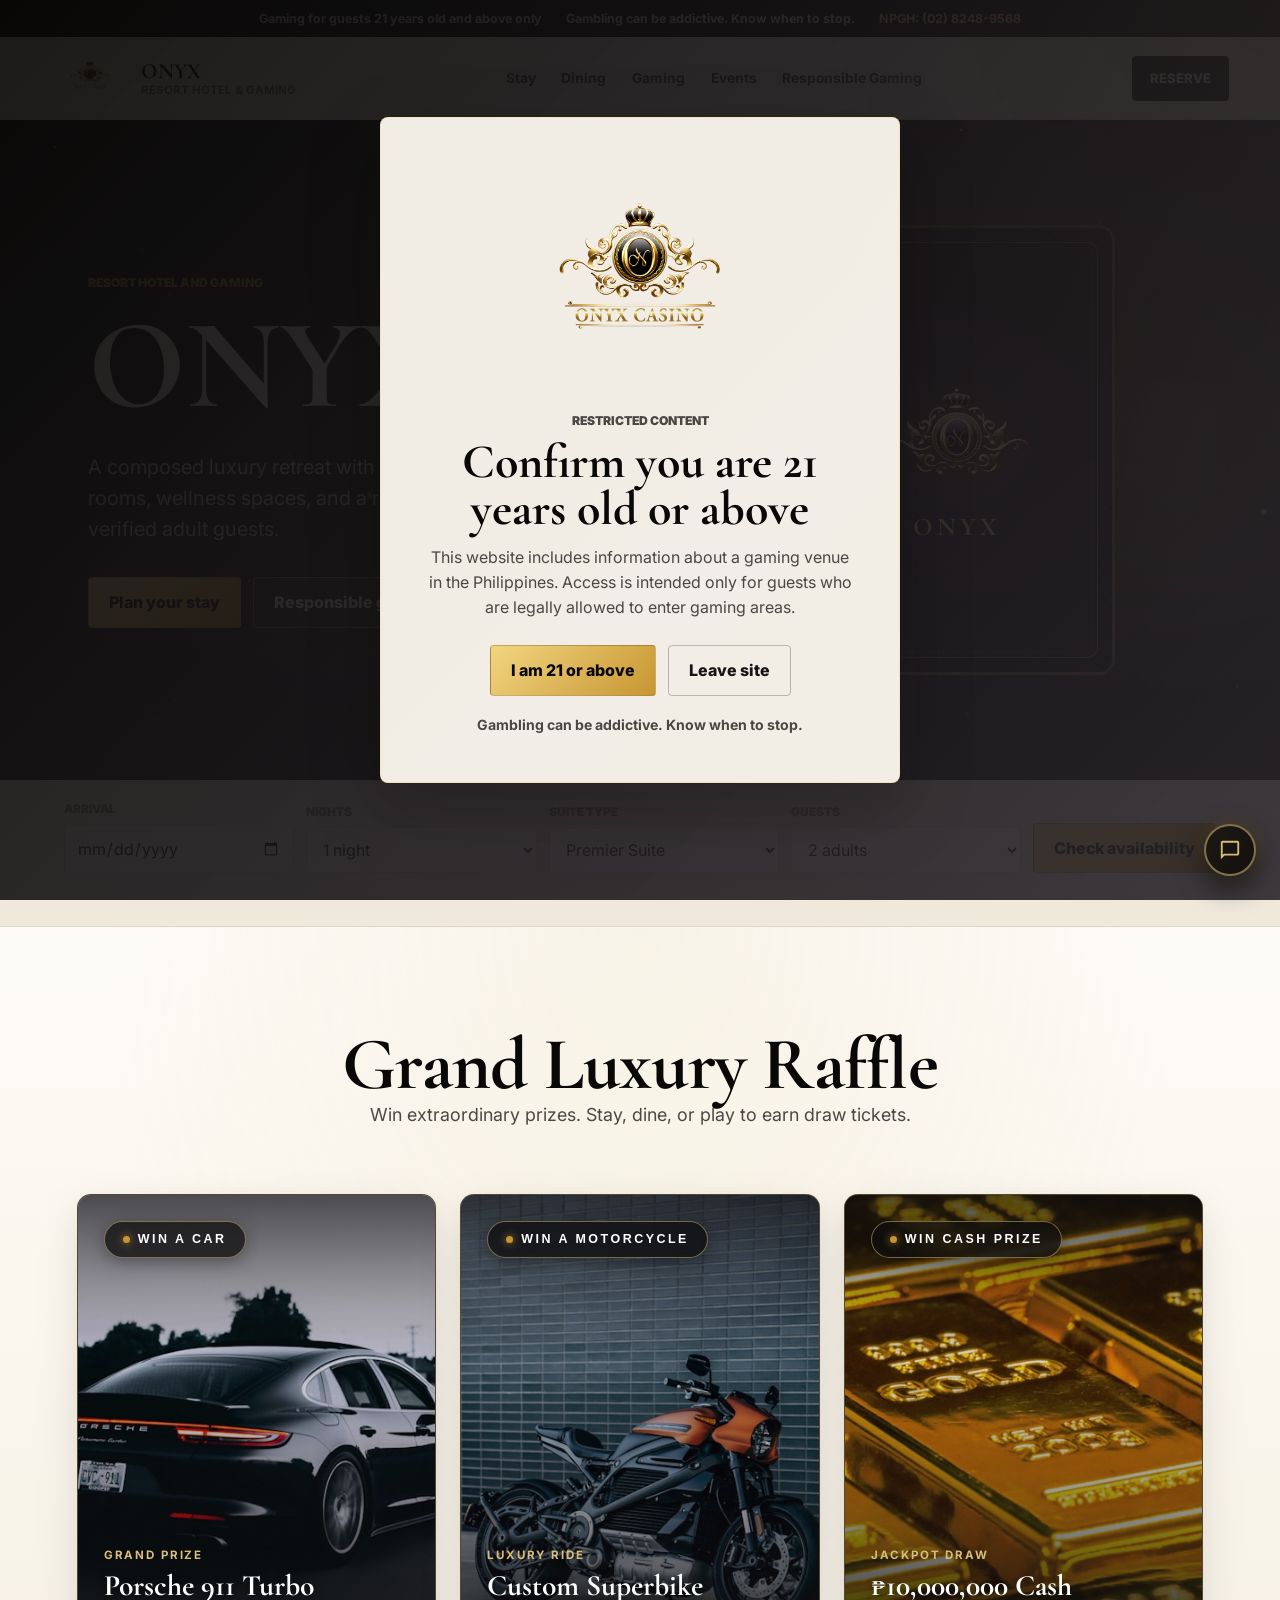
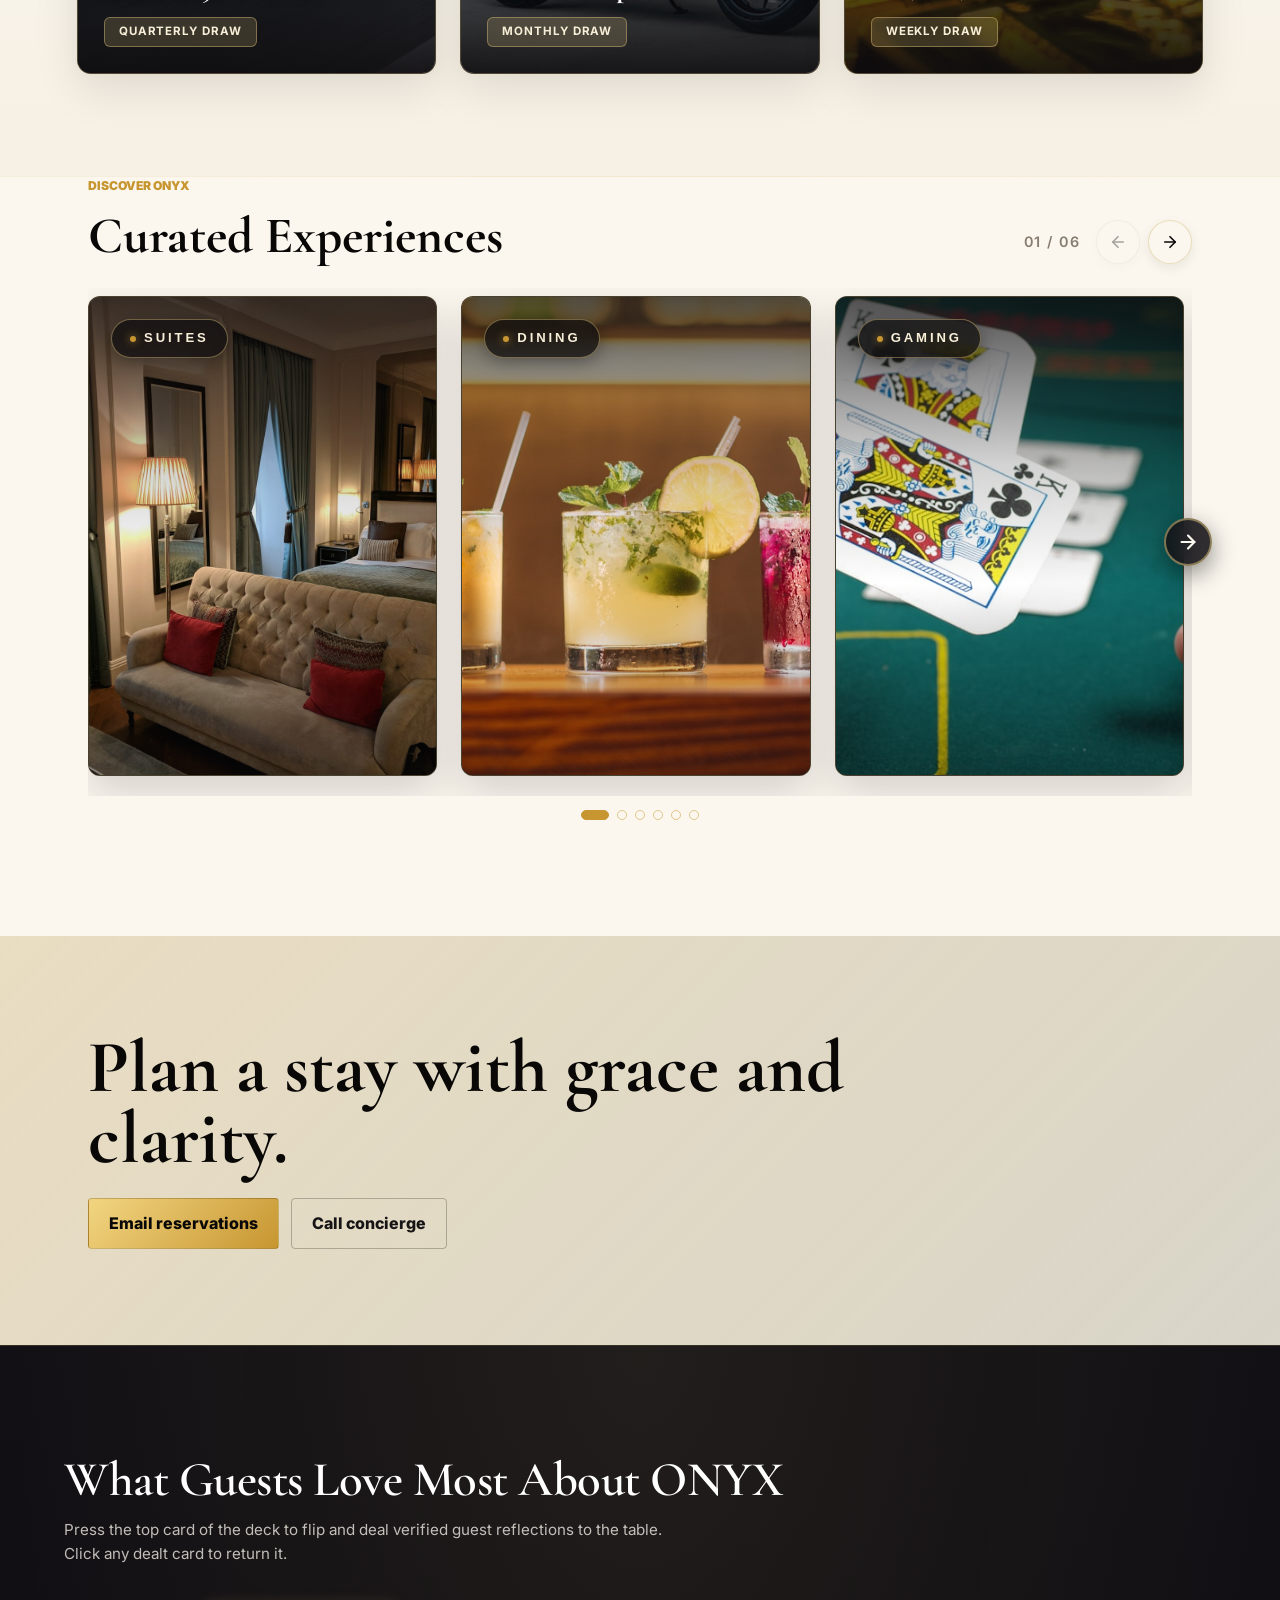
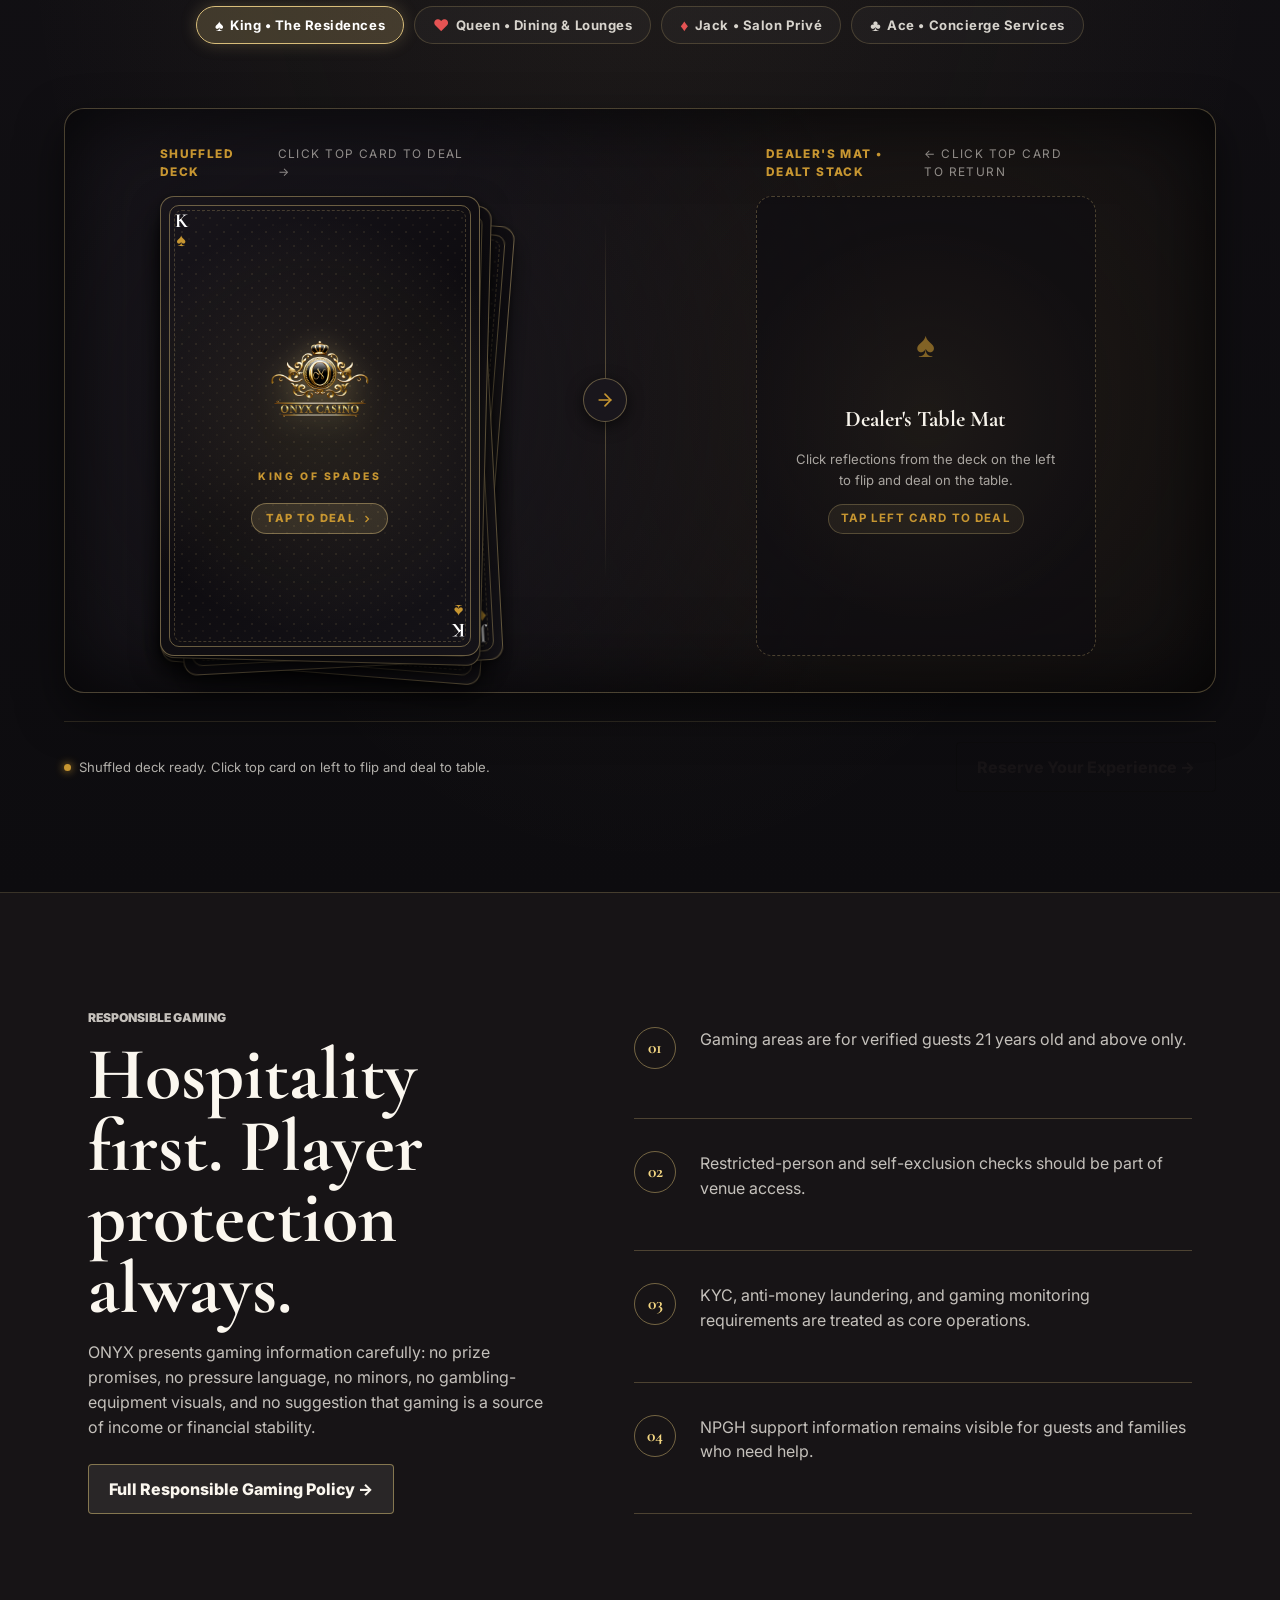
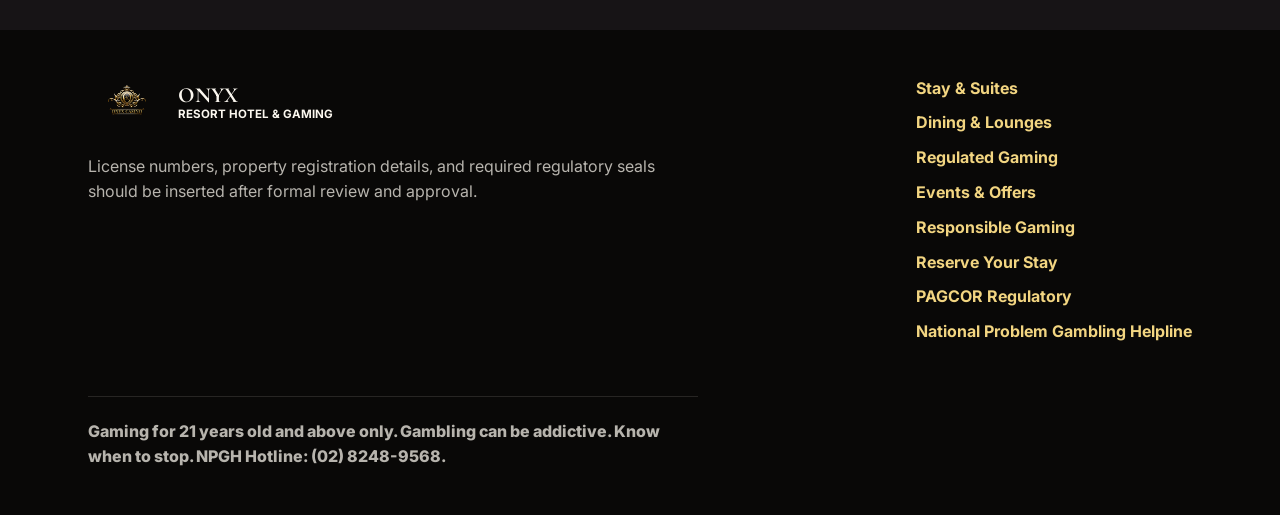
==== commit ac040e8c: "Remove Inquiries & Guest Acclaim eyebrows, green light, and VIP Concierge from chat launcher" ====
--- a/index.html
+++ b/index.html
@@ -148,9 +148,9 @@
             </a>
 
             <!-- Card 4: Concierge -->
-            <a class="hero-quad-card hero-quad-card--4" href="reserve.html" aria-label="VIP Concierge &amp; Arrival">
+            <a class="hero-quad-card hero-quad-card--4" href="reserve.html" aria-label="Concierge &amp; Arrival">
               <div class="hero-quad-card__inner">
-                <img src="assets/experiences/concierge.jpg" alt="VIP Concierge" class="hero-quad-card__img" loading="eager" />
+                <img src="assets/experiences/concierge.jpg" alt="Concierge Services" class="hero-quad-card__img" loading="eager" />
                 <div class="hero-quad-card__sheen" aria-hidden="true"></div>
               </div>
             </a>
@@ -394,7 +394,6 @@
       <!-- Inquiries Contact Band -->
       <section class="contact-band" aria-labelledby="contactTitle">
         <div>
-          <p class="eyebrow">Inquiries</p>
           <h2 id="contactTitle">Plan a stay with grace and clarity.</h2>
         </div>
         <div class="contact-actions">
@@ -407,7 +406,6 @@
       <section class="section suite-deck-section" id="acclaim" aria-labelledby="acclaimTitle">
         <div class="suite-deck__header">
           <div>
-            <p class="eyebrow">Guest Acclaim &bull; Patron Reflections</p>
             <h2 id="acclaimTitle">What Guests Love Most About ONYX</h2>
             <p class="suite-deck__subtitle">
               Press the top card of the deck to flip and deal verified guest reflections to the table. Click any dealt card to return it.
@@ -426,7 +424,7 @@
               <span class="suite-pill__suit red">&diams;</span> Jack &bull; Salon Priv&eacute;
             </button>
             <button type="button" class="suite-pill" data-index="3" role="tab" aria-selected="false">
-              <span class="suite-pill__suit">&clubs;</span> Ace &bull; VIP Concierge
+              <span class="suite-pill__suit">&clubs;</span> Ace &bull; Concierge Services
             </button>
           </div>
         </div>
@@ -626,8 +624,8 @@
                 </div>
               </article>
 
-              <!-- Card 3: Ace of Clubs - VIP Concierge -->
-              <article class="suite-card" data-index="3" data-stack="3" tabindex="0" role="button" aria-label="Deal Ace of Clubs - VIP Concierge Reflection">
+              <!-- Card 3: Ace of Clubs - Concierge Services -->
+              <article class="suite-card" data-index="3" data-stack="3" tabindex="0" role="button" aria-label="Deal Ace of Clubs - Concierge Services Reflection">
                 <div class="suite-card__inner">
                   <div class="suite-card__face suite-card__face--back">
                     <div class="card-filigree"></div>
@@ -663,7 +661,7 @@
                     <div class="card-front-content">
                       <div class="card-front-header">
                         <span class="card-badge">EXECUTIVE PATRON</span>
-                        <h3 class="card-title">VIP Concierge</h3>
+                        <h3 class="card-title">Concierge Services</h3>
                         <p class="card-subtitle">Dr. Alessandra Rossi &bull; Milan</p>
                       </div>
                       <p class="card-desc">
@@ -676,10 +674,10 @@
                         <li><strong>Standard:</strong> 24/7 Dedicated Guild Butler</li>
                       </ul>
                       <div class="card-actions">
-                        <button type="button" class="card-reserve-btn" data-suite-idx="3" aria-label="Inspect reflection for VIP Concierge">
+                        <button type="button" class="card-reserve-btn" data-suite-idx="3" aria-label="Inspect reflection for Concierge Services">
                           <span>Inspect Review &rarr;</span>
                         </button>
-                        <button type="button" class="card-return-btn" aria-label="Return VIP Concierge to Deck">
+                        <button type="button" class="card-return-btn" aria-label="Return Concierge Services to Deck">
                           <span>&larr; Return to Stack</span>
                         </button>
                       </div>
--- a/styles.css
+++ b/styles.css
@@ -5097,60 +5097,42 @@
   align-items: flex-end;
 }
 
-/* Floating Trigger Pill */
+/* Floating Trigger Button (Circular Luxury Action Button) */
 .chat-widget__trigger {
   display: flex;
   align-items: center;
-  gap: 10px;
+  justify-content: center;
+  width: 52px;
+  height: 52px;
   background: linear-gradient(135deg, #1e1913 0%, #12100d 100%);
-  border: 2px solid rgba(216, 189, 122, 0.45);
+  border: 2px solid rgba(216, 189, 122, 0.55);
   color: #ffffff !important;
-  border-radius: 9999px;
-  padding: 12px 20px;
-  font-size: 0.88rem;
-  font-weight: 600;
-  letter-spacing: 0.04em;
+  border-radius: 50%;
+  padding: 0;
   cursor: pointer;
-  box-shadow: 0 10px 28px rgba(0, 0, 0, 0.6), 0 0 20px rgba(199, 150, 49, 0.16);
+  box-shadow: 0 10px 28px rgba(0, 0, 0, 0.65), 0 0 20px rgba(199, 150, 49, 0.2);
   transition: all 0.25s cubic-bezier(0.16, 1, 0.3, 1);
 }
 
 .chat-widget__trigger:hover,
 .chat-widget__trigger:focus-visible {
   background: linear-gradient(135deg, #2b2318 0%, #171410 100%);
-  border-color: rgba(216, 189, 122, 0.75);
-  color: #ffffff !important;
-  transform: translateY(-2px);
-  box-shadow: 0 14px 34px rgba(0, 0, 0, 0.7), 0 0 26px rgba(199, 150, 49, 0.28);
+  border-color: rgba(242, 213, 129, 0.85);
+  transform: translateY(-2px) scale(1.06);
+  box-shadow: 0 14px 34px rgba(0, 0, 0, 0.75), 0 0 28px rgba(199, 150, 49, 0.35);
   outline: none;
 }
 
 .chat-widget__trigger-icon {
-  width: 18px;
-  height: 18px;
+  width: 22px;
+  height: 22px;
   fill: #d8bd7a;
   flex-shrink: 0;
-}
-
-.chat-widget__trigger-label {
-  color: #ffffff !important;
-  font-weight: 600;
-}
-
-.chat-widget__status-dot {
-  width: 9px;
-  height: 9px;
-  background-color: #2ecc71;
-  border-radius: 50%;
-  box-shadow: 0 0 10px #2ecc71;
-  animation: chat-pulse-dot 2s infinite;
-  display: inline-block;
-  flex-shrink: 0;
-}
-
-@keyframes chat-pulse-dot {
-  0%, 100% { opacity: 1; transform: scale(1); }
-  50% { opacity: 0.55; transform: scale(1.25); }
+  transition: transform 0.25s ease;
+}
+
+.chat-widget__trigger:hover .chat-widget__trigger-icon {
+  transform: scale(1.08);
 }
 
 /* Chat Window Container */
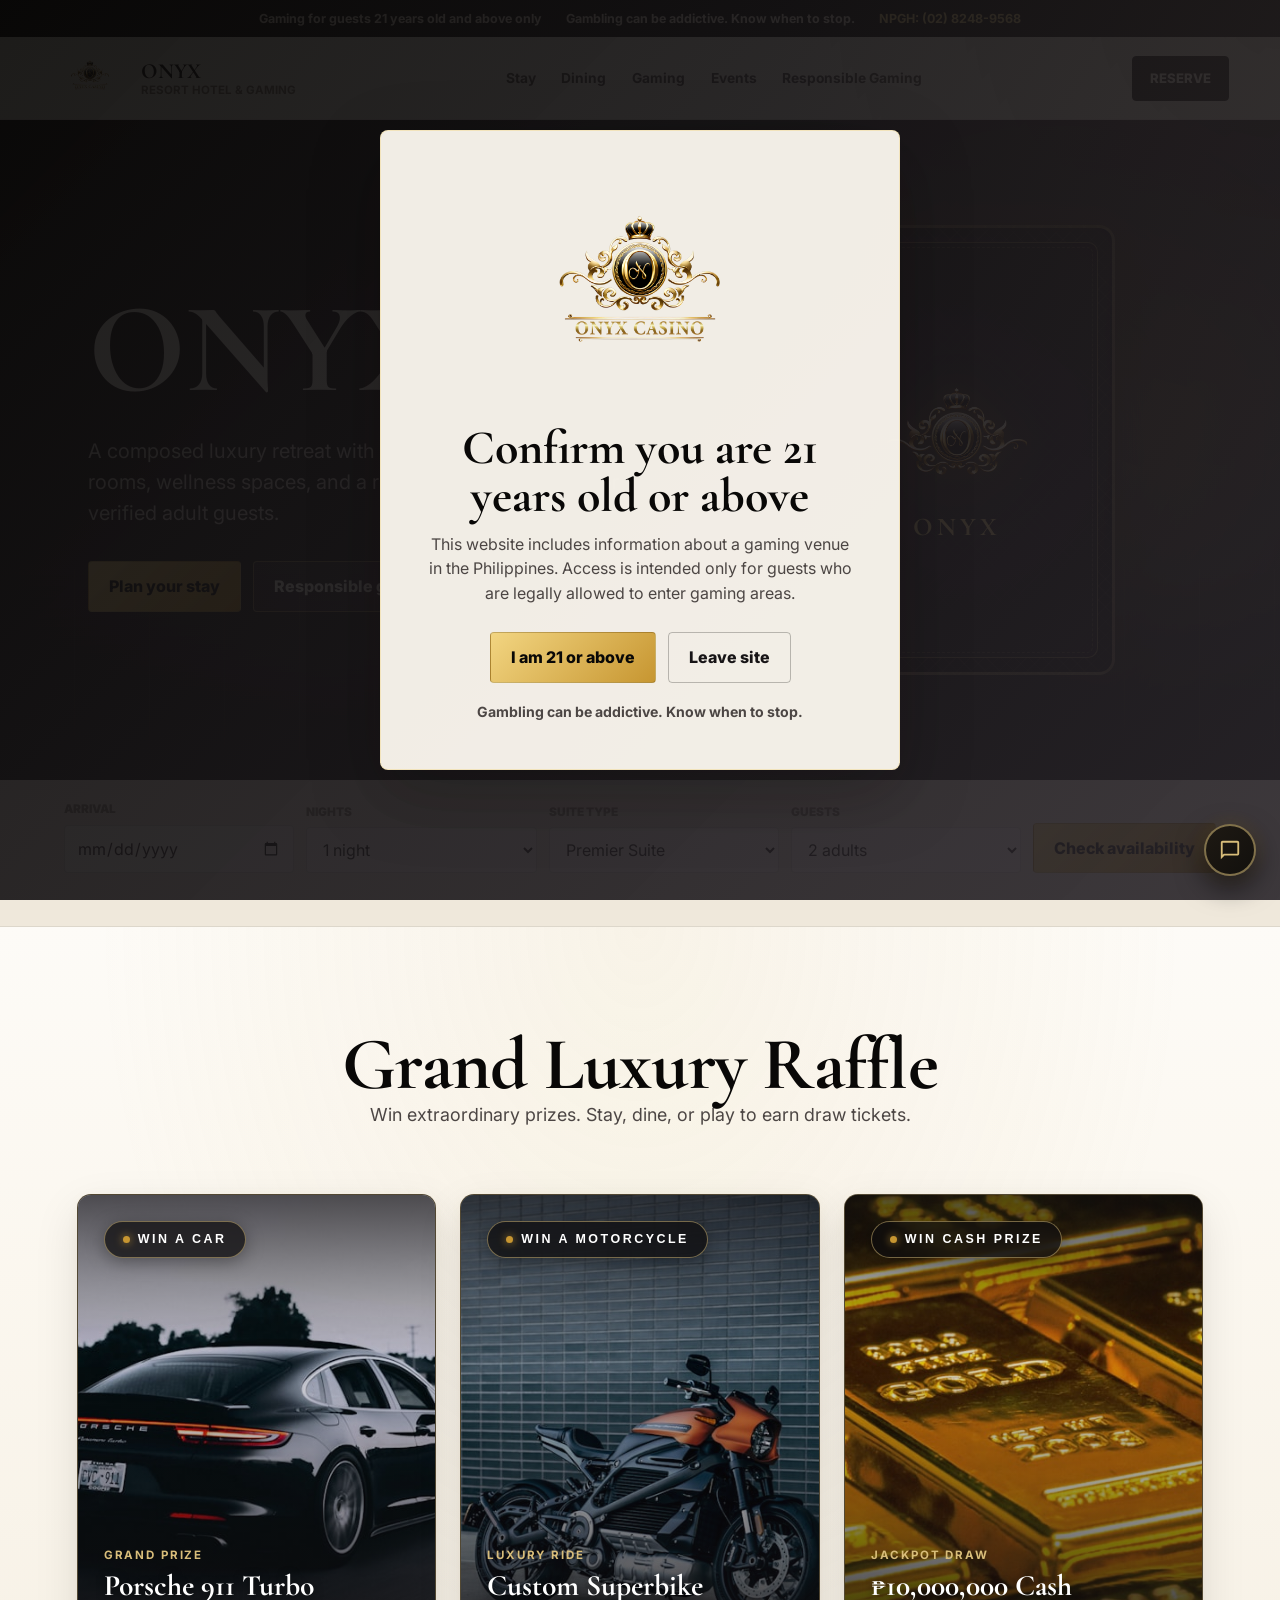
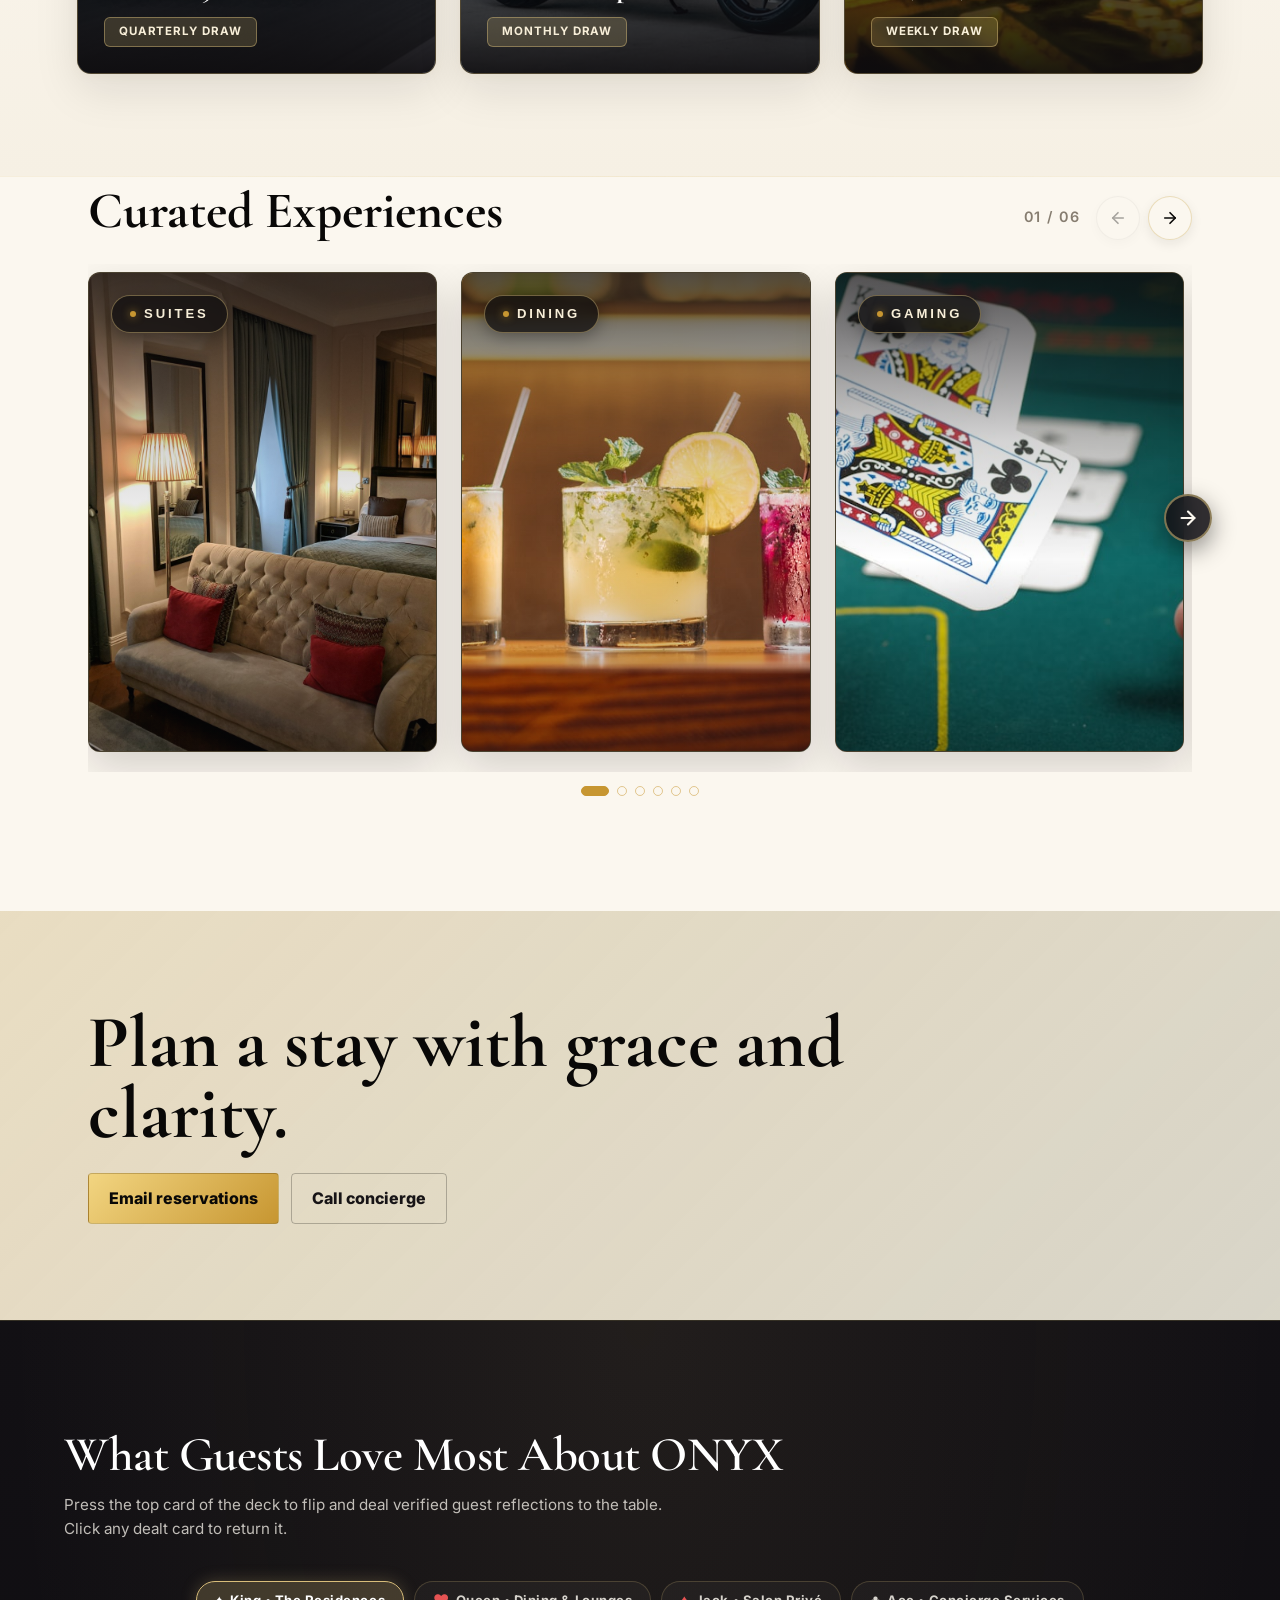
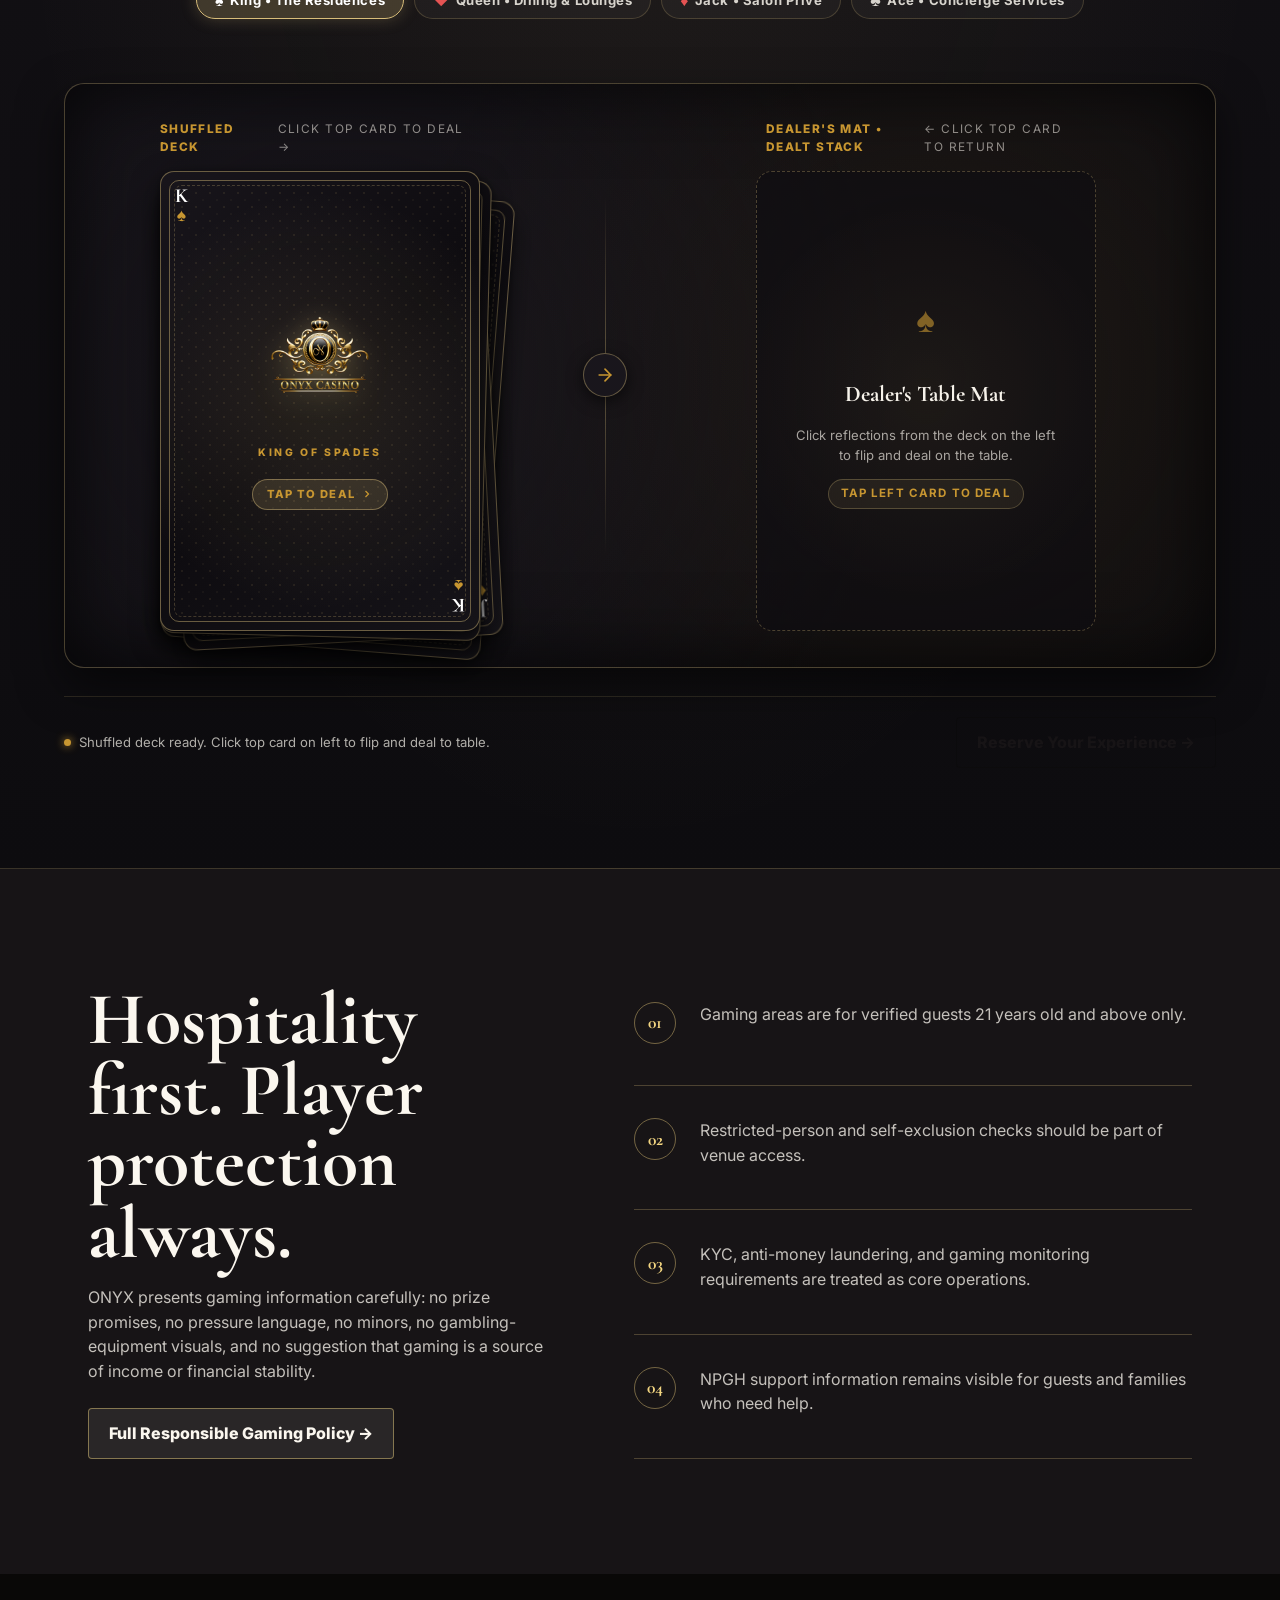
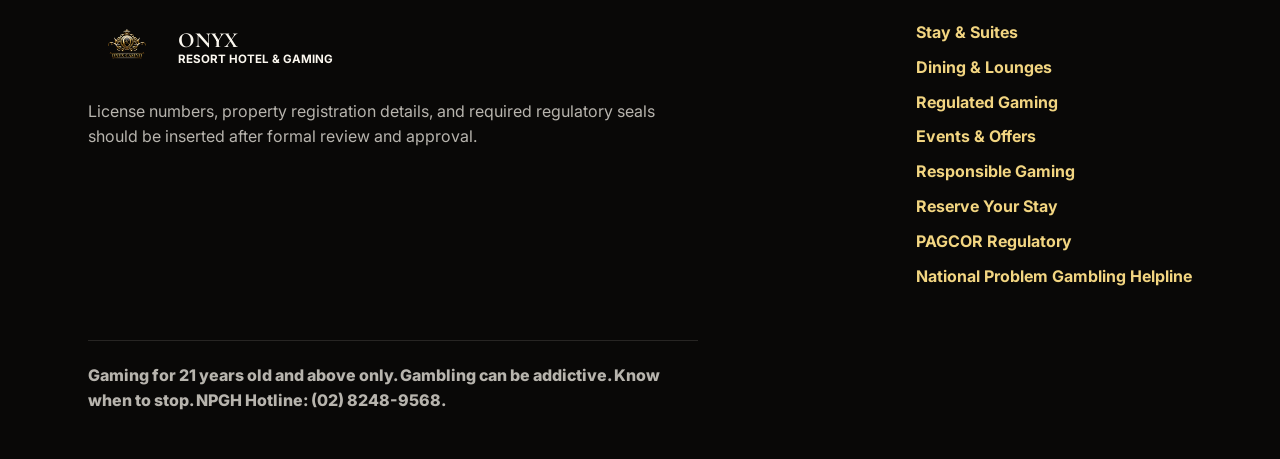
==== commit dbd6b747: "Remove yellow eyebrow titles, ensure stay buttons horizontal, and fix Direct Line contrast" ====
--- a/index.html
+++ b/index.html
@@ -20,7 +20,6 @@
     <div class="age-gate" id="ageGate" role="dialog" aria-modal="true" aria-labelledby="ageTitle">
       <div class="age-gate__panel">
         <img src="assets/onyx-logo.png" alt="ONYX logo" class="age-gate__logo" />
-        <p class="eyebrow">Restricted content</p>
         <h2 id="ageTitle">Confirm you are 21 years old or above</h2>
         <p>
           This website includes information about a gaming venue in the Philippines.
@@ -67,7 +66,6 @@
         <div class="hero__ambient-glow" aria-hidden="true"></div>
 
         <div class="hero__content">
-          <p class="eyebrow">Resort hotel and gaming</p>
           <h1 id="heroTitle">ONYX</h1>
           <p class="hero__subtitle">
             A composed luxury retreat with private suites, calm dining rooms, wellness spaces,
@@ -270,7 +268,6 @@
       <section class="section experience-carousel-wrapper" id="stay" aria-label="Resort highlights">
         <div class="experience-carousel-header">
           <div class="experience-carousel-header__info">
-            <p class="eyebrow">Discover ONYX</p>
             <h3 class="experience-carousel-header__title">Curated Experiences</h3>
           </div>
           <div class="experience-carousel-controls" aria-label="Carousel navigation">
@@ -815,7 +812,6 @@
       <!-- Last Section: Responsible Gaming Section -->
       <section class="compliance-band" id="responsible" aria-labelledby="responsibleTitle">
         <div>
-          <p class="eyebrow">Responsible gaming</p>
           <h2 id="responsibleTitle">Hospitality first. Player protection always.</h2>
           <p>
             ONYX presents gaming information carefully: no prize promises, no pressure
--- a/styles.css
+++ b/styles.css
@@ -832,13 +832,10 @@
   }
 }
 
-.eyebrow {
-  margin: 0 0 12px;
-  color: var(--gold);
-  font-size: 0.76rem;
-  font-weight: 900;
-  letter-spacing: 0;
-  text-transform: uppercase;
+.eyebrow,
+.stay-info__eyebrow,
+.menu-card__kicker {
+  display: none !important;
 }
 
 .hero h1,
@@ -4069,8 +4066,16 @@
 .stay-actions-wrap {
   display: flex;
   align-items: center;
-  gap: 10px;
-  flex-wrap: wrap;
+  gap: 12px;
+  flex-wrap: nowrap;
+}
+
+.stay-actions-wrap .button {
+  white-space: nowrap;
+  padding: 10px 18px;
+  font-size: 0.86rem;
+  letter-spacing: 0.03em;
+  flex-shrink: 0;
 }
 
 /* Responsive Breakdown for Bai-Style Showcases */
@@ -4111,10 +4116,16 @@
 
   .stay-actions-wrap {
     width: 100%;
+    flex-wrap: nowrap;
+    gap: 8px;
   }
 
   .stay-actions-wrap .button {
-    flex: 1;
+    flex: 1 1 0;
+    min-width: 0;
+    padding: 10px 8px;
+    font-size: 0.78rem;
+    white-space: nowrap;
     text-align: center;
   }
 }
@@ -5971,6 +5982,25 @@
   flex-wrap: wrap;
 }
 
+.menu-card__actions .button--secondary {
+  background: rgba(251, 247, 239, 0.08);
+  border: 1.5px solid rgba(216, 189, 122, 0.65);
+  color: #ffffff !important;
+  font-weight: 700;
+  letter-spacing: 0.04em;
+  box-shadow: 0 4px 14px rgba(0, 0, 0, 0.4);
+  transition: all 0.25s ease;
+}
+
+.menu-card__actions .button--secondary:hover,
+.menu-card__actions .button--secondary:focus-visible {
+  background: rgba(216, 189, 122, 0.22);
+  border-color: #f2d581;
+  color: #ffffff !important;
+  box-shadow: 0 6px 20px rgba(216, 189, 122, 0.35);
+  transform: translateY(-1px);
+}
+
 .menu-card__note {
   font-size: 0.78rem;
   color: rgba(247, 243, 235, 0.6);
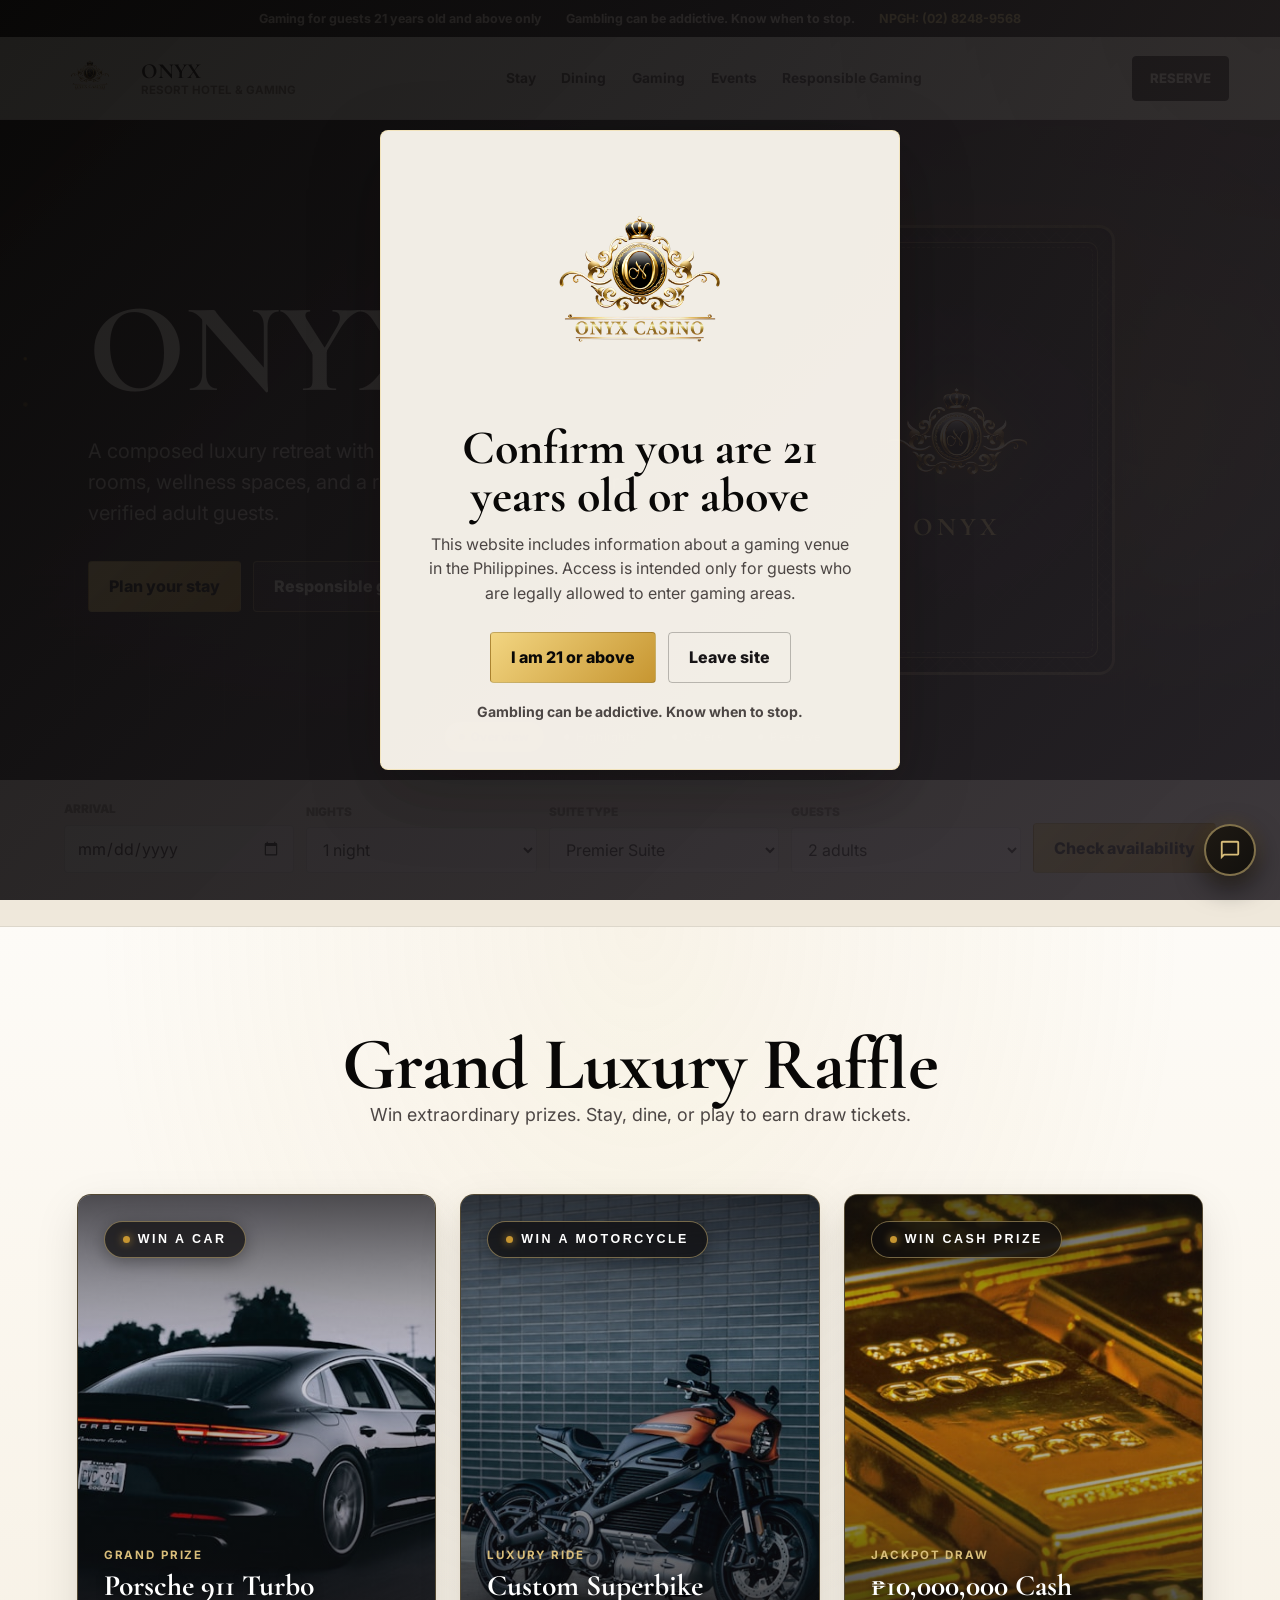
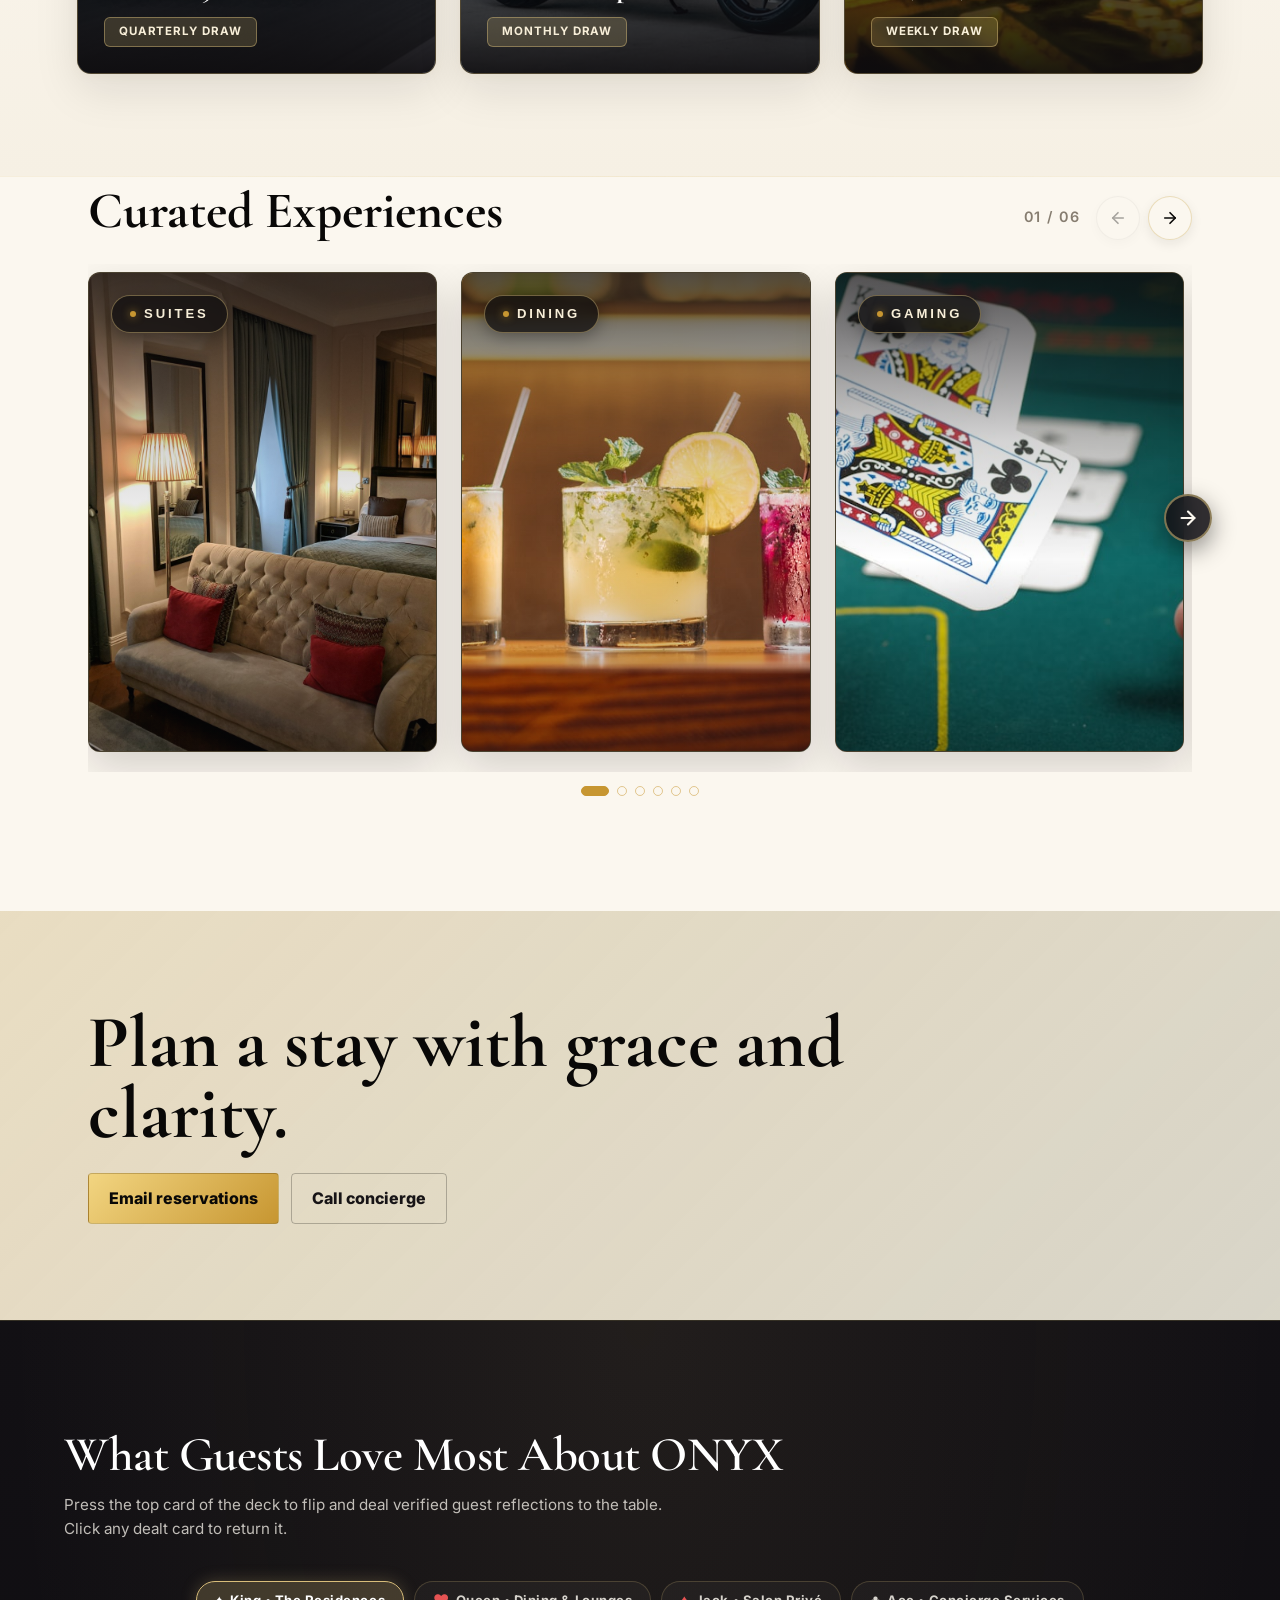
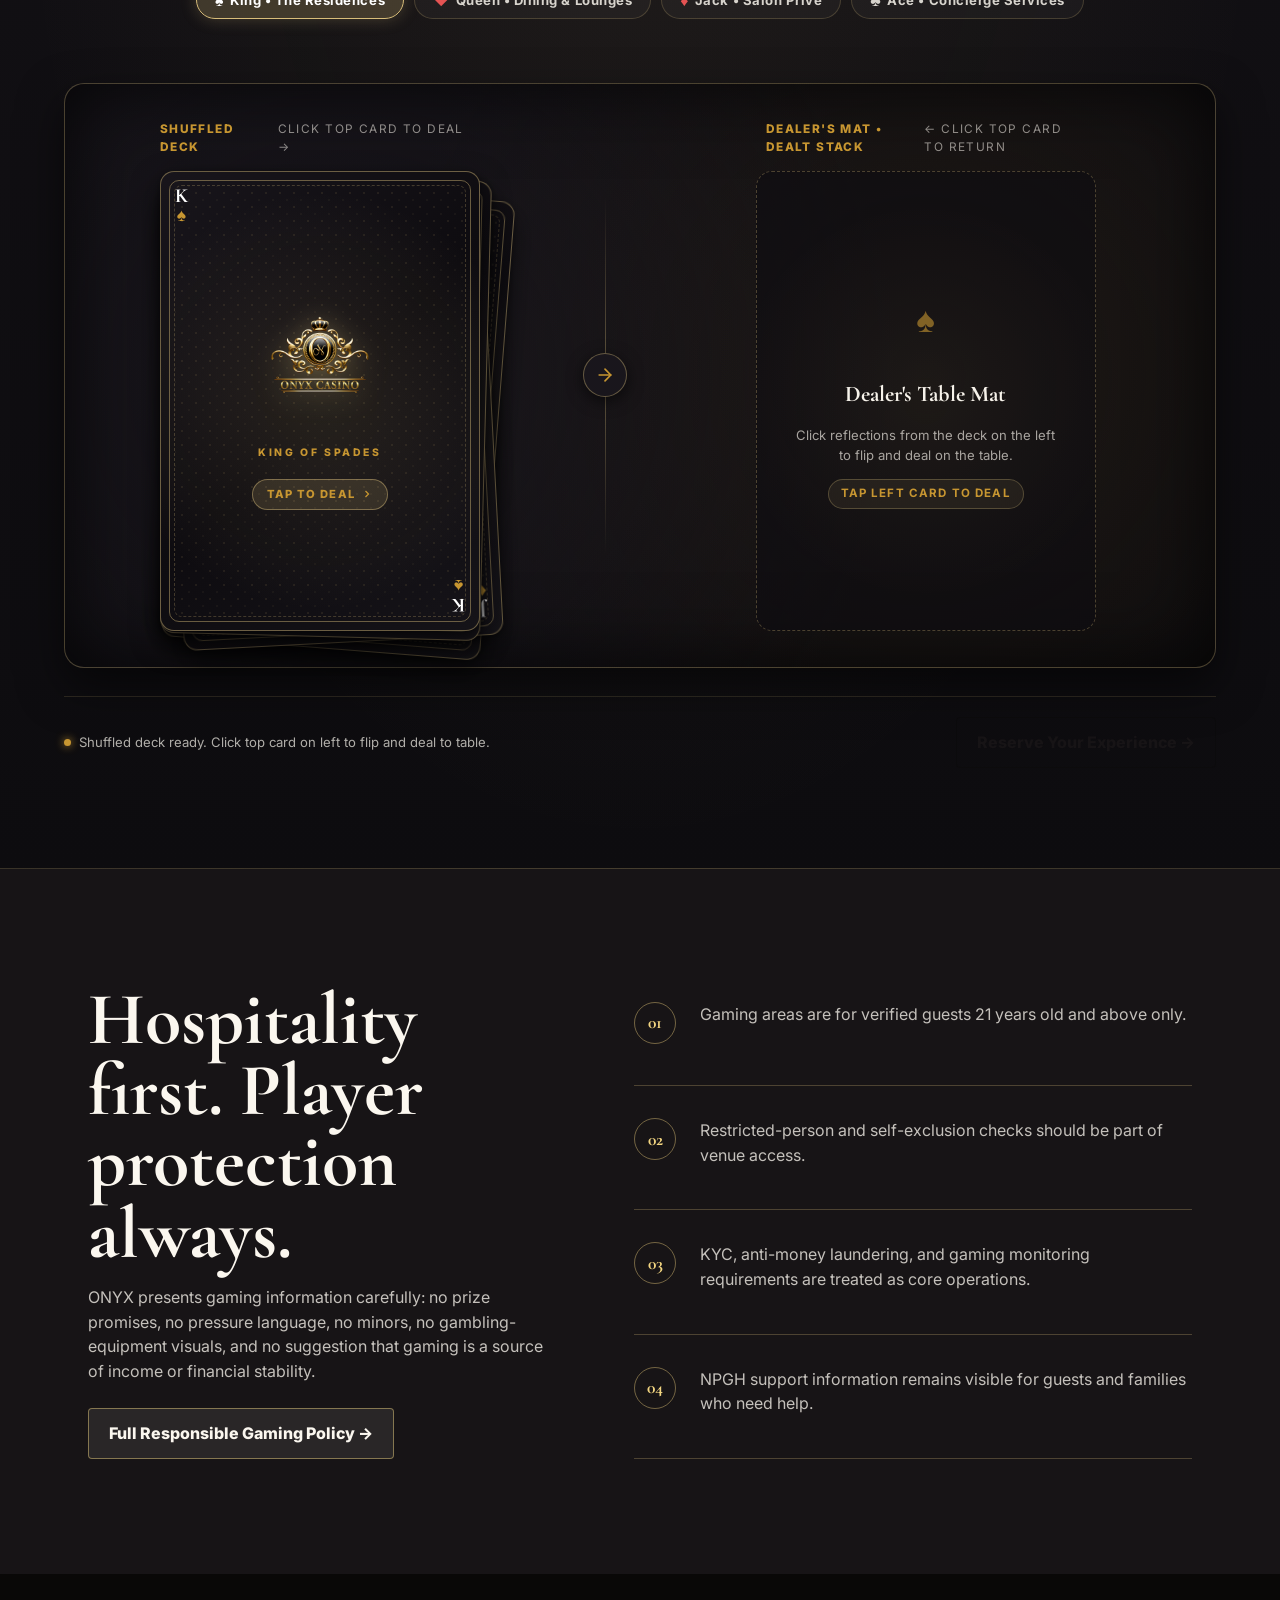
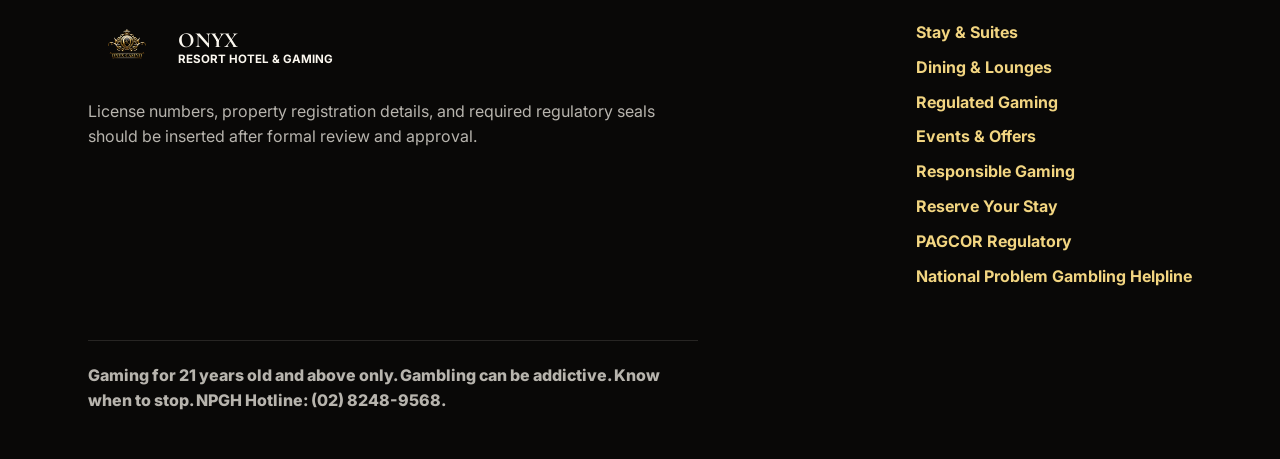
==== commit 69748d2f: "Add second animation (flipped card on left, offers on right) and third animation (falling casino chi" ====
--- a/index.html
+++ b/index.html
@@ -154,6 +154,98 @@
             </a>
           </div>
         </div>
+
+        <!-- Falling Chips Canvas (Scene 3: Chips Falling Down) -->
+        <canvas class="hero__chips-canvas" id="heroChipsCanvas" aria-hidden="true"></canvas>
+
+        <!-- Scene 2: Offers Showcase (Card slides left flipped, Offers appear on right) -->
+        <div class="hero-offers-showcase" id="heroOffersShowcase" aria-label="Exclusive Patron Offers Showcase">
+          <div class="hero-offers-container">
+            <div class="hero-offers-header">
+              <h2 class="hero-offers-title">Exclusive Patron Offers</h2>
+              <p class="hero-offers-subtitle">
+                Win extraordinary luxury prizes. Stay, dine, or play to earn draw tickets and patron privileges.
+              </p>
+            </div>
+            <div class="hero-offers-grid">
+              <!-- Offer 1: Porsche Supercar -->
+              <a class="hero-offer-card" href="events.html" aria-label="Grand Luxury Raffle - Porsche 911 Turbo">
+                <div class="hero-offer-card__media">
+                  <img src="assets/promos/car.jpg" alt="Win a Porsche 911 Turbo Supercar" class="hero-offer-card__img" loading="lazy" />
+                  <span class="hero-offer-card__badge">Grand Luxury Raffle</span>
+                </div>
+                <div class="hero-offer-card__content">
+                  <h3 class="hero-offer-card__title">Porsche 911 Turbo</h3>
+                  <p class="hero-offer-card__desc">Quarterly supercar draw for qualified suite stays, dining, and gaming.</p>
+                </div>
+              </a>
+
+              <!-- Offer 2: Ducati Superbike -->
+              <a class="hero-offer-card" href="events.html" aria-label="Quarterly Draw - Ducati Panigale V4">
+                <div class="hero-offer-card__media">
+                  <img src="assets/promos/bike.jpg" alt="Win a Ducati Panigale V4 Superbike" class="hero-offer-card__img" loading="lazy" />
+                  <span class="hero-offer-card__badge">Quarterly Draw</span>
+                </div>
+                <div class="hero-offer-card__content">
+                  <h3 class="hero-offer-card__title">Ducati Panigale V4</h3>
+                  <p class="hero-offer-card__desc">High-roller superbike raffle open to all verified ONYX patrons.</p>
+                </div>
+              </a>
+
+              <!-- Offer 3: Patron Privilege -->
+              <a class="hero-offer-card" href="events.html" aria-label="Patron Privileges - Suite and Dining Credits">
+                <div class="hero-offer-card__media">
+                  <img src="assets/promos/cash-stack.jpg" alt="Patron Stays and Dining Privileges" class="hero-offer-card__img" loading="lazy" />
+                  <span class="hero-offer-card__badge">Patron Privilege</span>
+                </div>
+                <div class="hero-offer-card__content">
+                  <h3 class="hero-offer-card__title">Suite &amp; Dining Credits</h3>
+                  <p class="hero-offer-card__desc">Exclusive weekend upgrade credits and complimentary chef tasting pairings.</p>
+                </div>
+              </a>
+            </div>
+            <div class="hero-offers-action">
+              <a class="button button--primary" href="events.html">View All Offers &amp; Promos &rarr;</a>
+            </div>
+          </div>
+        </div>
+
+        <!-- Scene 3: Big RESERVE NOW Showcase with Falling Chips -->
+        <div class="hero-reserve-showcase" id="heroReserveShowcase" aria-label="Reserve Now Callout">
+          <div class="hero-reserve-content">
+            <div class="hero-reserve-crest-wrap">
+              <img src="assets/onyx-emblem.png" alt="ONYX Emblem" class="hero-reserve-crest" />
+            </div>
+            <h2 class="hero-reserve-title">RESERVE NOW</h2>
+            <p class="hero-reserve-subtitle">
+              Experience composed luxury, private suites, Michelin-caliber dining, and private gaming sanctuaries.
+            </p>
+            <div class="hero-reserve-actions">
+              <a class="button button--primary hero-reserve-btn-main" href="reserve.html">Book Suite or Villa &rarr;</a>
+              <a class="button button--ghost" href="stay.html">Explore Accommodations</a>
+            </div>
+          </div>
+        </div>
+
+        <!-- Hero Animation Scene Navigation -->
+        <nav class="hero-anim-nav" id="heroAnimNav" aria-label="Hero Scene Controls">
+          <button type="button" class="hero-anim-btn is-active" data-scene="0" aria-label="Overview scene">
+            <span class="hero-anim-btn__indicator"></span>
+            <span class="hero-anim-btn__text">Overview</span>
+          </button>
+          <button type="button" class="hero-anim-btn" data-scene="1" aria-label="Highlights scene">
+            <span class="hero-anim-btn__indicator"></span>
+            <span class="hero-anim-btn__text">Highlights</span>
+          </button>
+          <button type="button" class="hero-anim-btn" data-scene="2" aria-label="Offers scene">
+            <span class="hero-anim-btn__indicator"></span>
+            <span class="hero-anim-btn__text">Offers</span>
+          </button>
+          <button type="button" class="hero-anim-btn" data-scene="3" aria-label="Reserve scene">
+            <span class="hero-anim-btn__indicator"></span>
+            <span class="hero-anim-btn__text">Reserve</span>
+          </button>
+        </nav>
       </section>
 
       <section class="booking-band" id="booking" aria-label="Reservation inquiry">
--- a/styles.css
+++ b/styles.css
@@ -766,8 +766,424 @@
   transition: transform 0.65s cubic-bezier(0.4, 0, 0.2, 1), opacity 0.5s ease;
 }
 
+/* Scene 2: Card glides left in flipped state */
+@media (min-width: 981px) {
+  .hero.is-offers-active #cardContainer {
+    transform: translate3d(calc(-100% - clamp(32px, 5vw, 64px)), 0, 0) scale(0.94);
+    opacity: 1;
+    z-index: 5;
+    pointer-events: auto;
+  }
+
+  .hero.is-offers-active #playingCard {
+    transform: rotateY(180deg);
+  }
+}
+
+@media (max-width: 980px) {
+  .hero.is-offers-active #cardContainer {
+    display: none;
+  }
+}
+
+/* Scene 3: Card fades out for big RESERVE NOW */
+.hero.is-reserve-active #cardContainer {
+  transform: translate3d(0, 30px, 0) scale(0.85);
+  opacity: 0;
+  pointer-events: none;
+}
+
 #cardContainer {
-  transition: transform 0.65s cubic-bezier(0.4, 0, 0.2, 1), opacity 0.5s ease;
+  transition: transform 0.85s cubic-bezier(0.25, 1, 0.5, 1), opacity 0.55s ease;
+}
+
+/* ==========================================================================
+   Hero Scene 2: Offers Showcase (Card Left Flipped, Offers Right)
+   ========================================================================== */
+.hero-offers-showcase {
+  position: absolute;
+  inset: 0;
+  z-index: 4;
+  display: flex;
+  align-items: center;
+  justify-content: flex-end;
+  padding: clamp(24px, 5vw, 64px) clamp(20px, 7vw, 88px);
+  pointer-events: none;
+  opacity: 0;
+  visibility: hidden;
+  transition: opacity 0.55s ease, visibility 0.55s ease;
+}
+
+.hero.is-offers-active .hero-offers-showcase {
+  opacity: 1;
+  visibility: visible;
+  pointer-events: auto;
+}
+
+.hero-offers-container {
+  width: min(100%, 650px);
+  display: flex;
+  flex-direction: column;
+  gap: 16px;
+  transform: translate3d(60px, 0, 0);
+  opacity: 0;
+  transition: transform 0.8s cubic-bezier(0.25, 1, 0.5, 1), opacity 0.6s ease;
+}
+
+.hero.is-offers-active .hero-offers-container {
+  transform: translate3d(0, 0, 0);
+  opacity: 1;
+}
+
+.hero-offers-header .hero-offers-title {
+  font-family: "Cormorant Garamond", Georgia, serif;
+  font-size: clamp(1.9rem, 3.2vw, 2.7rem);
+  font-weight: 600;
+  color: #ffffff;
+  margin: 0 0 6px;
+  line-height: 1.15;
+}
+
+.hero-offers-header .hero-offers-subtitle {
+  font-size: 0.88rem;
+  color: rgba(247, 243, 235, 0.76);
+  margin: 0;
+  line-height: 1.5;
+}
+
+.hero-offers-grid {
+  display: grid;
+  grid-template-columns: repeat(3, 1fr);
+  gap: 12px;
+}
+
+.hero-offer-card {
+  background: rgba(18, 15, 20, 0.88);
+  backdrop-filter: blur(8px);
+  border: 1.5px solid rgba(216, 189, 122, 0.35);
+  border-radius: 10px;
+  overflow: hidden;
+  text-decoration: none;
+  color: inherit;
+  display: flex;
+  flex-direction: column;
+  transition: transform 0.3s ease, border-color 0.3s ease, box-shadow 0.3s ease;
+  box-shadow: 0 10px 28px rgba(0, 0, 0, 0.5);
+}
+
+.hero-offer-card:hover,
+.hero-offer-card:focus-visible {
+  transform: translateY(-4px);
+  border-color: rgba(242, 213, 129, 0.85);
+  box-shadow:
+    0 16px 36px rgba(0, 0, 0, 0.7),
+    0 0 24px rgba(216, 189, 122, 0.28);
+}
+
+.hero-offer-card__media {
+  position: relative;
+  height: 98px;
+  overflow: hidden;
+  background: #000;
+}
+
+.hero-offer-card__img {
+  width: 100%;
+  height: 100%;
+  object-fit: cover;
+  transition: transform 0.5s ease;
+}
+
+.hero-offer-card:hover .hero-offer-card__img {
+  transform: scale(1.08);
+}
+
+.hero-offer-card__badge {
+  position: absolute;
+  top: 6px;
+  left: 6px;
+  font-size: 0.62rem;
+  font-weight: 800;
+  letter-spacing: 0.05em;
+  text-transform: uppercase;
+  background: rgba(13, 11, 14, 0.88);
+  backdrop-filter: blur(4px);
+  color: #f2d581;
+  padding: 3px 7px;
+  border-radius: 4px;
+  border: 1px solid rgba(216, 189, 122, 0.45);
+}
+
+.hero-offer-card__content {
+  padding: 10px 10px 12px;
+  display: flex;
+  flex-direction: column;
+  gap: 3px;
+}
+
+.hero-offer-card__title {
+  font-family: "Cormorant Garamond", Georgia, serif;
+  font-size: 1.1rem;
+  font-weight: 600;
+  color: #ffffff;
+  margin: 0;
+  line-height: 1.2;
+}
+
+.hero-offer-card__desc {
+  font-size: 0.73rem;
+  color: rgba(247, 243, 235, 0.72);
+  margin: 0;
+  line-height: 1.38;
+  display: -webkit-box;
+  -webkit-line-clamp: 2;
+  -webkit-box-orient: vertical;
+  overflow: hidden;
+}
+
+.hero-offers-action {
+  margin-top: 4px;
+}
+
+.hero-offers-action .button {
+  padding: 9px 20px;
+  font-size: 0.82rem;
+  font-weight: 700;
+  white-space: nowrap;
+}
+
+/* ==========================================================================
+   Hero Scene 3: Chips Falling Down + Big "RESERVE NOW" Showcase
+   ========================================================================== */
+.hero__chips-canvas {
+  position: absolute;
+  inset: 0;
+  width: 100%;
+  height: 100%;
+  pointer-events: none;
+  z-index: 3;
+  opacity: 0;
+  transition: opacity 0.65s ease;
+}
+
+.hero.is-reserve-active .hero__chips-canvas {
+  opacity: 1;
+}
+
+.hero-reserve-showcase {
+  position: absolute;
+  inset: 0;
+  z-index: 4;
+  display: flex;
+  align-items: center;
+  justify-content: center;
+  padding: clamp(24px, 4vw, 56px);
+  pointer-events: none;
+  opacity: 0;
+  visibility: hidden;
+  transition: opacity 0.55s ease, visibility 0.55s ease;
+}
+
+.hero.is-reserve-active .hero-reserve-showcase {
+  opacity: 1;
+  visibility: visible;
+  pointer-events: auto;
+}
+
+.hero-reserve-content {
+  text-align: center;
+  max-width: 860px;
+  display: flex;
+  flex-direction: column;
+  align-items: center;
+  gap: 16px;
+  transform: scale(0.92);
+  opacity: 0;
+  transition: transform 0.8s cubic-bezier(0.25, 1, 0.5, 1), opacity 0.6s ease;
+}
+
+.hero.is-reserve-active .hero-reserve-content {
+  transform: scale(1);
+  opacity: 1;
+}
+
+.hero-reserve-crest-wrap {
+  width: 64px;
+  height: 64px;
+  display: flex;
+  align-items: center;
+  justify-content: center;
+  border-radius: 50%;
+  background: radial-gradient(circle, rgba(216, 189, 122, 0.25) 0%, transparent 70%);
+  filter: drop-shadow(0 0 16px rgba(216, 189, 122, 0.4));
+}
+
+.hero-reserve-crest {
+  width: 52px;
+  height: 52px;
+  object-fit: contain;
+}
+
+.hero-reserve-title {
+  font-family: "Cormorant Garamond", Georgia, serif;
+  font-size: clamp(3.2rem, 7.8vw, 6.4rem);
+  font-weight: 700;
+  letter-spacing: 0.14em;
+  text-transform: uppercase;
+  line-height: 1;
+  margin: 0;
+  background: linear-gradient(135deg, #ffffff 0%, #f7e6b5 30%, #d8bd7a 65%, #c79631 100%);
+  -webkit-background-clip: text;
+  -webkit-text-fill-color: transparent;
+  filter:
+    drop-shadow(0 12px 32px rgba(0, 0, 0, 0.9))
+    drop-shadow(0 0 35px rgba(216, 189, 122, 0.5));
+  animation: reserveTitlePulse 3.5s ease-in-out infinite alternate;
+}
+
+@keyframes reserveTitlePulse {
+  0% {
+    filter:
+      drop-shadow(0 12px 32px rgba(0, 0, 0, 0.9))
+      drop-shadow(0 0 25px rgba(216, 189, 122, 0.35));
+  }
+  100% {
+    filter:
+      drop-shadow(0 16px 40px rgba(0, 0, 0, 0.95))
+      drop-shadow(0 0 50px rgba(242, 213, 129, 0.7));
+  }
+}
+
+.hero-reserve-subtitle {
+  font-size: clamp(0.95rem, 1.4vw, 1.22rem);
+  color: rgba(251, 247, 239, 0.92);
+  max-width: 640px;
+  line-height: 1.6;
+  margin: 0;
+  font-weight: 400;
+}
+
+.hero-reserve-actions {
+  display: flex;
+  align-items: center;
+  justify-content: center;
+  gap: 16px;
+  margin-top: 8px;
+  flex-wrap: wrap;
+}
+
+.hero-reserve-btn-main {
+  padding: 13px 32px;
+  font-size: 0.92rem;
+  font-weight: 800;
+  letter-spacing: 0.05em;
+  box-shadow: 0 8px 30px rgba(199, 150, 49, 0.45);
+}
+
+.hero-reserve-actions .button--ghost {
+  padding: 13px 28px;
+  font-size: 0.92rem;
+}
+
+/* ==========================================================================
+   Hero Animation Scene Navigation (Overview, Highlights, Offers, Reserve)
+   ========================================================================== */
+.hero-anim-nav {
+  position: absolute;
+  bottom: 22px;
+  left: 50%;
+  transform: translateX(-50%);
+  z-index: 6;
+  display: flex;
+  align-items: center;
+  gap: 6px;
+  padding: 5px 8px;
+  background: rgba(14, 12, 16, 0.78);
+  backdrop-filter: blur(12px);
+  border: 1px solid rgba(216, 189, 122, 0.28);
+  border-radius: 999px;
+  box-shadow: 0 10px 30px rgba(0, 0, 0, 0.6);
+}
+
+.hero-anim-btn {
+  background: transparent;
+  border: none;
+  display: inline-flex;
+  align-items: center;
+  gap: 6px;
+  padding: 6px 14px;
+  border-radius: 999px;
+  cursor: pointer;
+  color: rgba(247, 243, 235, 0.65);
+  font-family: "Inter", sans-serif;
+  font-size: 0.74rem;
+  font-weight: 600;
+  letter-spacing: 0.04em;
+  transition: all 0.25s ease;
+  user-select: none;
+}
+
+.hero-anim-btn:hover {
+  color: #ffffff;
+  background: rgba(255, 255, 255, 0.08);
+}
+
+.hero-anim-btn.is-active {
+  color: #171416;
+  background: linear-gradient(135deg, #f2d581, #d8bd7a);
+  font-weight: 800;
+  box-shadow: 0 2px 12px rgba(216, 189, 122, 0.45);
+}
+
+.hero-anim-btn__indicator {
+  width: 6px;
+  height: 6px;
+  border-radius: 50%;
+  background: currentColor;
+  display: inline-block;
+}
+
+@media (max-width: 980px) {
+  .hero-offers-showcase {
+    justify-content: center;
+    padding: 24px 16px 64px;
+  }
+  .hero-offers-container {
+    max-width: 100%;
+    align-items: center;
+    text-align: center;
+  }
+  .hero-offers-grid {
+    grid-template-columns: repeat(auto-fit, minmax(140px, 1fr));
+    width: 100%;
+  }
+}
+
+@media (max-width: 560px) {
+  .hero-offers-grid {
+    grid-template-columns: 1fr;
+    max-height: 280px;
+    overflow-y: auto;
+  }
+  .hero-offer-card {
+    flex-direction: row;
+    align-items: center;
+  }
+  .hero-offer-card__media {
+    width: 80px;
+    height: 70px;
+    flex-shrink: 0;
+  }
+  .hero-anim-btn__text {
+    display: none;
+  }
+  .hero-anim-btn {
+    padding: 8px;
+  }
+  .hero-anim-btn__indicator {
+    width: 8px;
+    height: 8px;
+  }
 }
 
 /* Light sheen / specular sweep across gold */
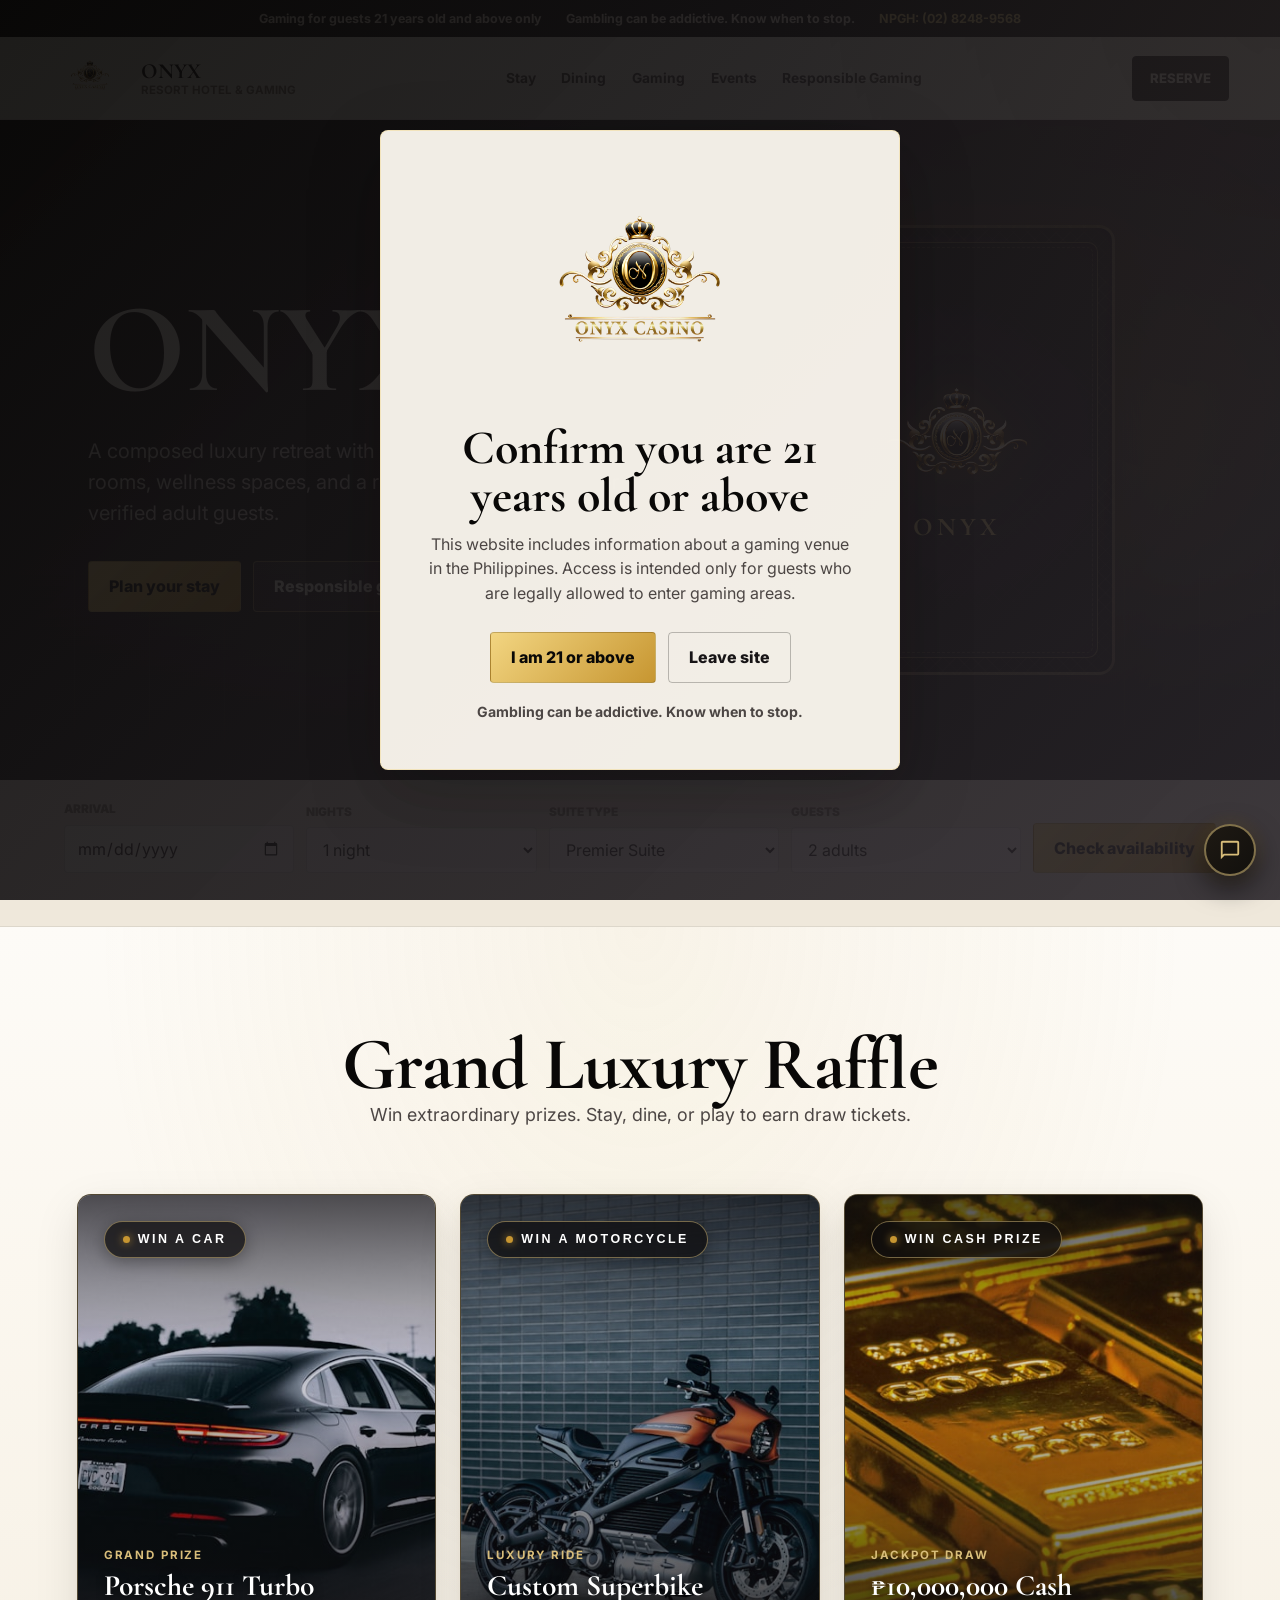
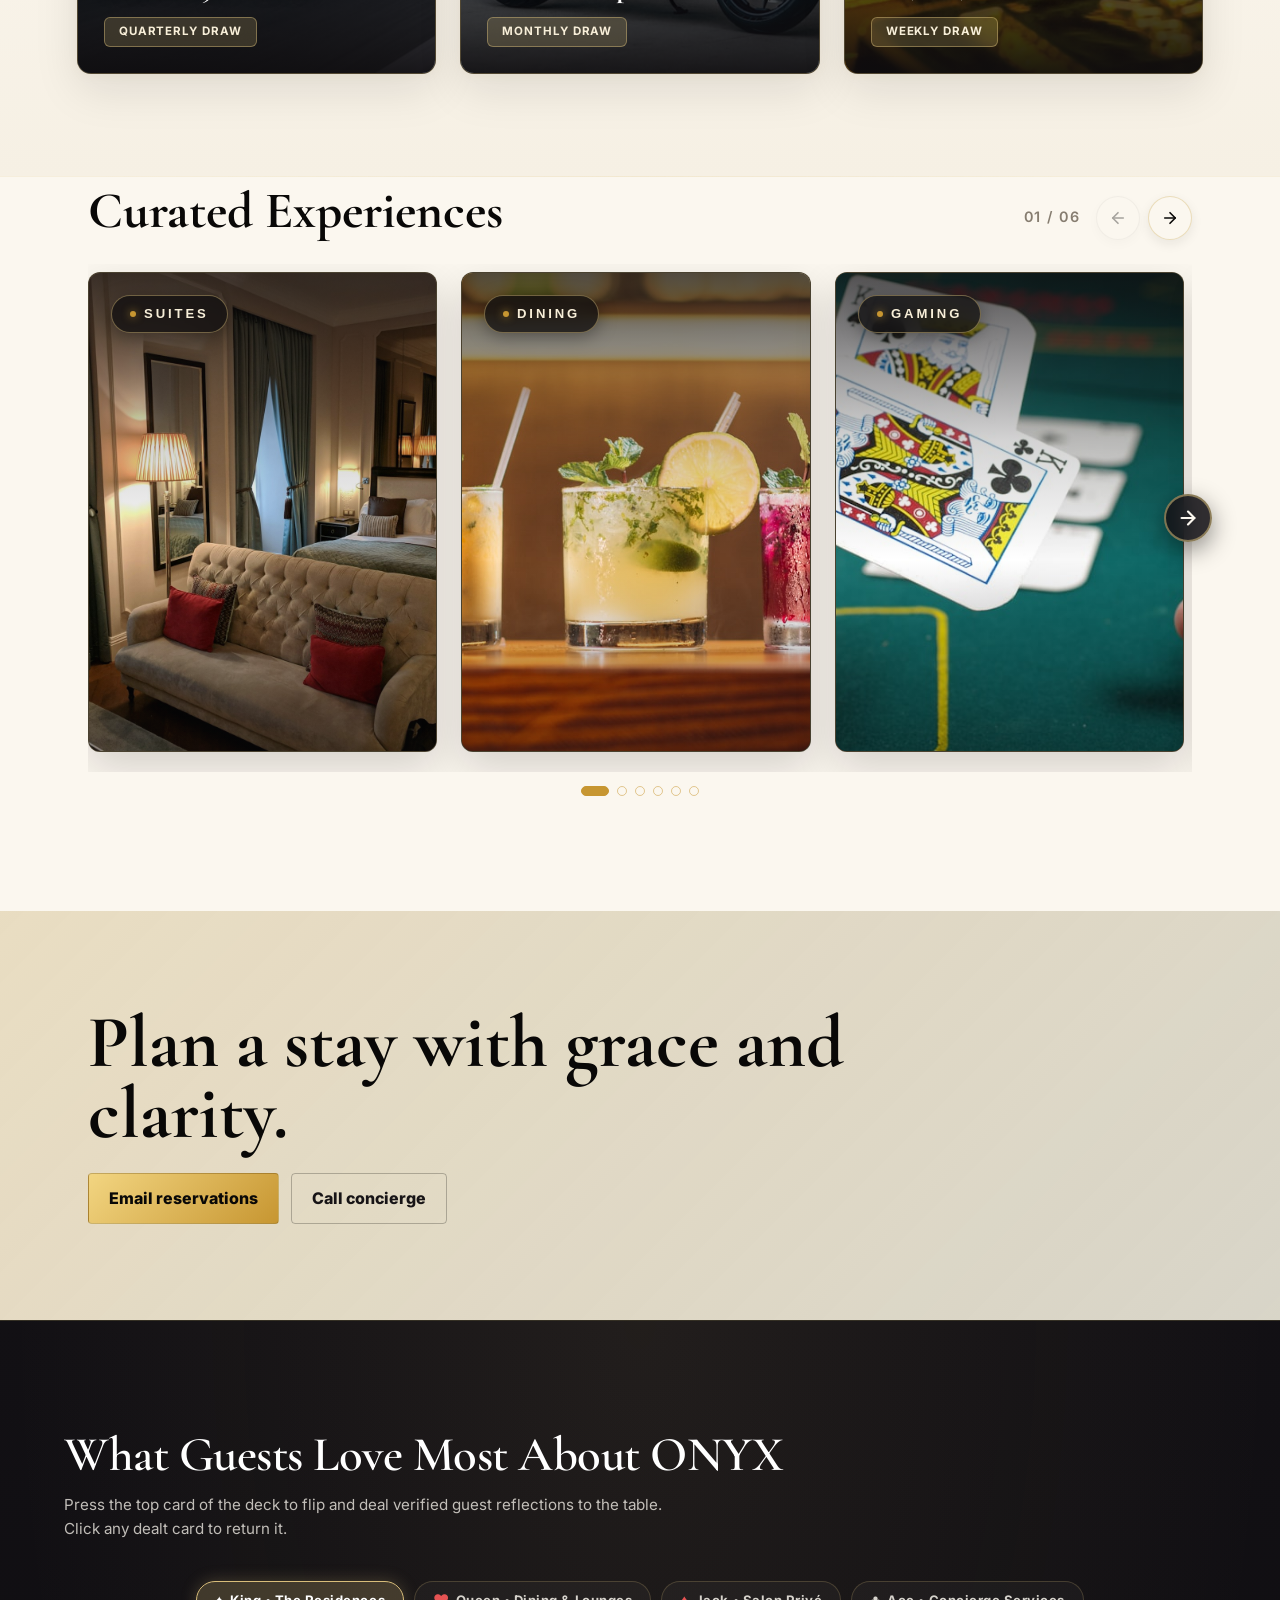
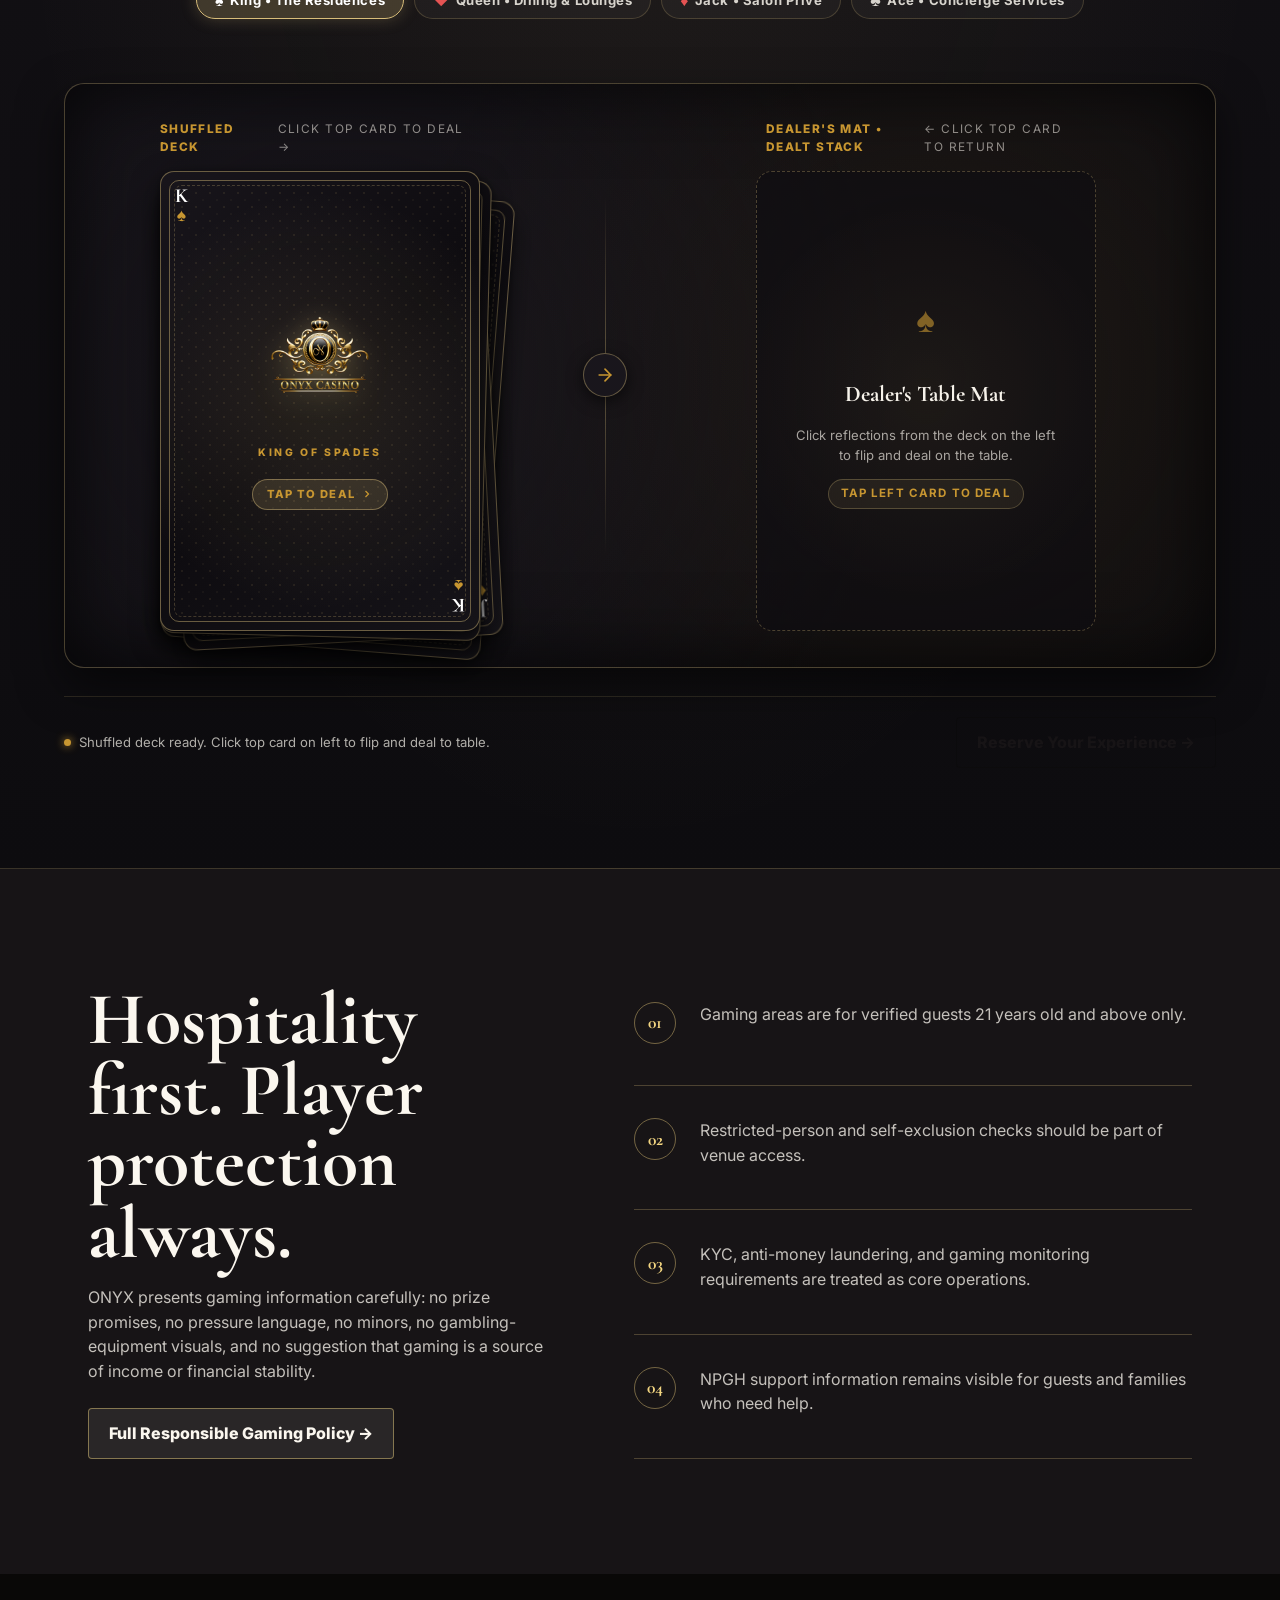
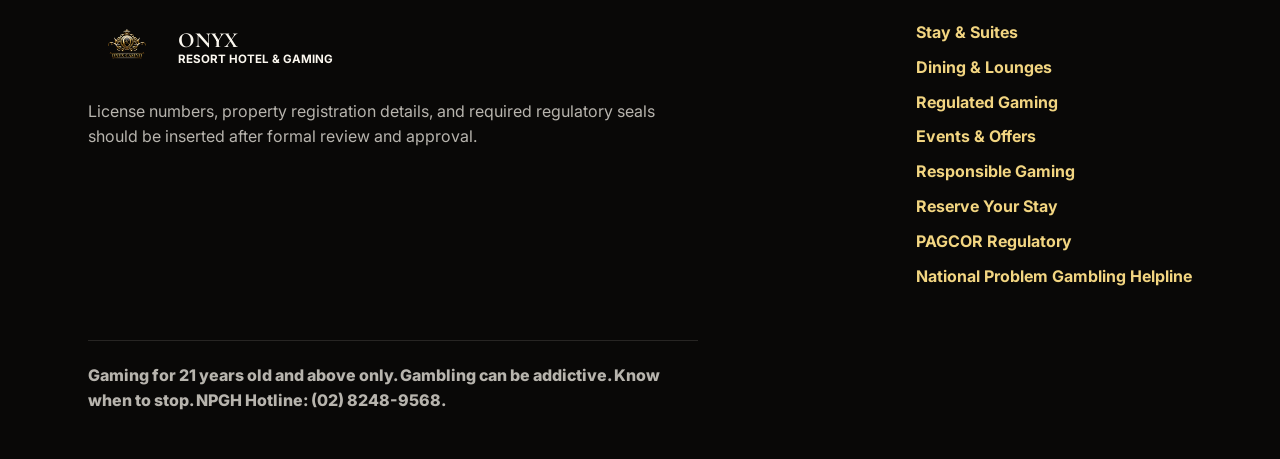
==== commit 565d0ac0: "Thick 3D casino chips, words-only offers with left-aligned flipped card, automatic next-scene loop, " ====
--- a/index.html
+++ b/index.html
@@ -158,50 +158,47 @@
         <!-- Falling Chips Canvas (Scene 3: Chips Falling Down) -->
         <canvas class="hero__chips-canvas" id="heroChipsCanvas" aria-hidden="true"></canvas>
 
-        <!-- Scene 2: Offers Showcase (Card slides left flipped, Offers appear on right) -->
+        <!-- Scene 2: Offers Showcase (Card slides left flipped, Words-Only Offers appear on right) -->
         <div class="hero-offers-showcase" id="heroOffersShowcase" aria-label="Exclusive Patron Offers Showcase">
           <div class="hero-offers-container">
             <div class="hero-offers-header">
               <h2 class="hero-offers-title">Exclusive Patron Offers</h2>
               <p class="hero-offers-subtitle">
-                Win extraordinary luxury prizes. Stay, dine, or play to earn draw tickets and patron privileges.
+                Active grand luxury seasonal drawings, automotive raffles, and bespoke patron privileges.
               </p>
             </div>
             <div class="hero-offers-grid">
-              <!-- Offer 1: Porsche Supercar -->
-              <a class="hero-offer-card" href="events.html" aria-label="Grand Luxury Raffle - Porsche 911 Turbo">
-                <div class="hero-offer-card__media">
-                  <img src="assets/promos/car.jpg" alt="Win a Porsche 911 Turbo Supercar" class="hero-offer-card__img" loading="lazy" />
+              <!-- Offer 1: Porsche Supercar (Words Only) -->
+              <a class="hero-offer-card hero-offer-card--text" href="events.html" aria-label="Grand Luxury Raffle - Porsche 911 Turbo">
+                <div class="hero-offer-card__header">
                   <span class="hero-offer-card__badge">Grand Luxury Raffle</span>
-                </div>
-                <div class="hero-offer-card__content">
-                  <h3 class="hero-offer-card__title">Porsche 911 Turbo</h3>
-                  <p class="hero-offer-card__desc">Quarterly supercar draw for qualified suite stays, dining, and gaming.</p>
-                </div>
+                  <span class="hero-offer-card__term">Quarterly Draw</span>
+                </div>
+                <h3 class="hero-offer-card__title">Porsche 911 Turbo</h3>
+                <p class="hero-offer-card__desc">Quarterly grand supercar draw. Earn entry tickets with every qualified suite reservation, fine dining seating, or gaming salon visit.</p>
+                <span class="hero-offer-card__link">Explore Privilege &rarr;</span>
               </a>
 
-              <!-- Offer 2: Ducati Superbike -->
-              <a class="hero-offer-card" href="events.html" aria-label="Quarterly Draw - Ducati Panigale V4">
-                <div class="hero-offer-card__media">
-                  <img src="assets/promos/bike.jpg" alt="Win a Ducati Panigale V4 Superbike" class="hero-offer-card__img" loading="lazy" />
+              <!-- Offer 2: Ducati Superbike (Words Only) -->
+              <a class="hero-offer-card hero-offer-card--text" href="events.html" aria-label="Quarterly Draw - Ducati Panigale V4">
+                <div class="hero-offer-card__header">
                   <span class="hero-offer-card__badge">Quarterly Draw</span>
-                </div>
-                <div class="hero-offer-card__content">
-                  <h3 class="hero-offer-card__title">Ducati Panigale V4</h3>
-                  <p class="hero-offer-card__desc">High-roller superbike raffle open to all verified ONYX patrons.</p>
-                </div>
+                  <span class="hero-offer-card__term">Active Season</span>
+                </div>
+                <h3 class="hero-offer-card__title">Ducati Panigale V4</h3>
+                <p class="hero-offer-card__desc">High-roller superbike raffle open to all verified ONYX patrons and registered rewards club members.</p>
+                <span class="hero-offer-card__link">Explore Privilege &rarr;</span>
               </a>
 
-              <!-- Offer 3: Patron Privilege -->
-              <a class="hero-offer-card" href="events.html" aria-label="Patron Privileges - Suite and Dining Credits">
-                <div class="hero-offer-card__media">
-                  <img src="assets/promos/cash-stack.jpg" alt="Patron Stays and Dining Privileges" class="hero-offer-card__img" loading="lazy" />
+              <!-- Offer 3: Patron Privilege (Words Only) -->
+              <a class="hero-offer-card hero-offer-card--text" href="events.html" aria-label="Patron Privileges - Suite & Dining Credits">
+                <div class="hero-offer-card__header">
                   <span class="hero-offer-card__badge">Patron Privilege</span>
-                </div>
-                <div class="hero-offer-card__content">
-                  <h3 class="hero-offer-card__title">Suite &amp; Dining Credits</h3>
-                  <p class="hero-offer-card__desc">Exclusive weekend upgrade credits and complimentary chef tasting pairings.</p>
-                </div>
+                  <span class="hero-offer-card__term">Member Tier</span>
+                </div>
+                <h3 class="hero-offer-card__title">Suite &amp; Dining Credits</h3>
+                <p class="hero-offer-card__desc">Exclusive weekend room upgrade credits, private cellar tasting pairings, and complimentary hydrotherapy spa access.</p>
+                <span class="hero-offer-card__link">Explore Privilege &rarr;</span>
               </a>
             </div>
             <div class="hero-offers-action">
@@ -226,26 +223,6 @@
             </div>
           </div>
         </div>
-
-        <!-- Hero Animation Scene Navigation -->
-        <nav class="hero-anim-nav" id="heroAnimNav" aria-label="Hero Scene Controls">
-          <button type="button" class="hero-anim-btn is-active" data-scene="0" aria-label="Overview scene">
-            <span class="hero-anim-btn__indicator"></span>
-            <span class="hero-anim-btn__text">Overview</span>
-          </button>
-          <button type="button" class="hero-anim-btn" data-scene="1" aria-label="Highlights scene">
-            <span class="hero-anim-btn__indicator"></span>
-            <span class="hero-anim-btn__text">Highlights</span>
-          </button>
-          <button type="button" class="hero-anim-btn" data-scene="2" aria-label="Offers scene">
-            <span class="hero-anim-btn__indicator"></span>
-            <span class="hero-anim-btn__text">Offers</span>
-          </button>
-          <button type="button" class="hero-anim-btn" data-scene="3" aria-label="Reserve scene">
-            <span class="hero-anim-btn__indicator"></span>
-            <span class="hero-anim-btn__text">Reserve</span>
-          </button>
-        </nav>
       </section>
 
       <section class="booking-band" id="booking" aria-label="Reservation inquiry">
--- a/styles.css
+++ b/styles.css
@@ -766,10 +766,10 @@
   transition: transform 0.65s cubic-bezier(0.4, 0, 0.2, 1), opacity 0.5s ease;
 }
 
-/* Scene 2: Card glides left in flipped state */
+/* Scene 2: Card glides cleanly to the LEFT in flipped state */
 @media (min-width: 981px) {
-  .hero.is-offers-active #cardContainer {
-    transform: translate3d(calc(-100% - clamp(32px, 5vw, 64px)), 0, 0) scale(0.94);
+  .hero.is-offers-active .hero__stage {
+    transform: translate3d(calc(-100% - clamp(32px, 5vw, 64px)), 0, 0);
     opacity: 1;
     z-index: 5;
     pointer-events: auto;
@@ -781,24 +781,28 @@
 }
 
 @media (max-width: 980px) {
-  .hero.is-offers-active #cardContainer {
+  .hero.is-offers-active .hero__stage {
     display: none;
   }
 }
 
 /* Scene 3: Card fades out for big RESERVE NOW */
-.hero.is-reserve-active #cardContainer {
+.hero.is-reserve-active .hero__stage {
   transform: translate3d(0, 30px, 0) scale(0.85);
   opacity: 0;
   pointer-events: none;
 }
 
+.hero__stage {
+  transition: transform 0.85s cubic-bezier(0.25, 1, 0.5, 1), opacity 0.55s ease;
+}
+
 #cardContainer {
   transition: transform 0.85s cubic-bezier(0.25, 1, 0.5, 1), opacity 0.55s ease;
 }
 
 /* ==========================================================================
-   Hero Scene 2: Offers Showcase (Card Left Flipped, Offers Right)
+   Hero Scene 2: Offers Showcase (Card Left Flipped, Words-Only Offers Right)
    ========================================================================== */
 .hero-offers-showcase {
   position: absolute;
@@ -821,11 +825,12 @@
 }
 
 .hero-offers-container {
-  width: min(100%, 650px);
+  width: min(100%, 560px);
+  margin-left: auto;
   display: flex;
   flex-direction: column;
-  gap: 16px;
-  transform: translate3d(60px, 0, 0);
+  gap: 14px;
+  transform: translate3d(50px, 0, 0);
   opacity: 0;
   transition: transform 0.8s cubic-bezier(0.25, 1, 0.5, 1), opacity 0.6s ease;
 }
@@ -837,7 +842,7 @@
 
 .hero-offers-header .hero-offers-title {
   font-family: "Cormorant Garamond", Georgia, serif;
-  font-size: clamp(1.9rem, 3.2vw, 2.7rem);
+  font-size: clamp(1.9rem, 3vw, 2.6rem);
   font-weight: 600;
   color: #ffffff;
   margin: 0 0 6px;
@@ -852,104 +857,112 @@
 }
 
 .hero-offers-grid {
-  display: grid;
-  grid-template-columns: repeat(3, 1fr);
-  gap: 12px;
-}
-
-.hero-offer-card {
-  background: rgba(18, 15, 20, 0.88);
-  backdrop-filter: blur(8px);
-  border: 1.5px solid rgba(216, 189, 122, 0.35);
-  border-radius: 10px;
-  overflow: hidden;
+  display: flex;
+  flex-direction: column;
+  gap: 10px;
+}
+
+.hero-offer-card--text {
+  background: rgba(18, 15, 20, 0.92);
+  backdrop-filter: blur(12px);
+  border: 1px solid rgba(216, 189, 122, 0.28);
+  border-left: 3.5px solid var(--gold);
+  border-radius: 8px;
+  padding: 12px 18px;
   text-decoration: none;
   color: inherit;
   display: flex;
   flex-direction: column;
-  transition: transform 0.3s ease, border-color 0.3s ease, box-shadow 0.3s ease;
-  box-shadow: 0 10px 28px rgba(0, 0, 0, 0.5);
-}
-
-.hero-offer-card:hover,
-.hero-offer-card:focus-visible {
-  transform: translateY(-4px);
-  border-color: rgba(242, 213, 129, 0.85);
+  gap: 4px;
+  transition: transform 0.25s ease, border-color 0.25s ease, box-shadow 0.25s ease, background 0.25s ease;
+  box-shadow: 0 8px 24px rgba(0, 0, 0, 0.45);
+}
+
+.hero-offer-card--text:hover,
+.hero-offer-card--text:focus-visible {
+  transform: translateX(6px);
+  background: rgba(28, 23, 31, 0.96);
+  border-color: rgba(242, 213, 129, 0.8);
+  border-left-color: #f2d581;
   box-shadow:
-    0 16px 36px rgba(0, 0, 0, 0.7),
-    0 0 24px rgba(216, 189, 122, 0.28);
-}
-
-.hero-offer-card__media {
-  position: relative;
-  height: 98px;
-  overflow: hidden;
-  background: #000;
-}
-
-.hero-offer-card__img {
-  width: 100%;
-  height: 100%;
-  object-fit: cover;
-  transition: transform 0.5s ease;
-}
-
-.hero-offer-card:hover .hero-offer-card__img {
-  transform: scale(1.08);
+    0 12px 30px rgba(0, 0, 0, 0.65),
+    0 0 20px rgba(216, 189, 122, 0.2);
+}
+
+.hero-offer-card__header {
+  display: flex;
+  align-items: center;
+  justify-content: space-between;
+  gap: 8px;
 }
 
 .hero-offer-card__badge {
-  position: absolute;
-  top: 6px;
-  left: 6px;
-  font-size: 0.62rem;
+  font-size: 0.68rem;
   font-weight: 800;
-  letter-spacing: 0.05em;
+  letter-spacing: 0.08em;
   text-transform: uppercase;
-  background: rgba(13, 11, 14, 0.88);
-  backdrop-filter: blur(4px);
   color: #f2d581;
-  padding: 3px 7px;
-  border-radius: 4px;
-  border: 1px solid rgba(216, 189, 122, 0.45);
-}
-
-.hero-offer-card__content {
-  padding: 10px 10px 12px;
-  display: flex;
-  flex-direction: column;
-  gap: 3px;
+}
+
+.hero-offer-card__term {
+  font-size: 0.72rem;
+  color: rgba(247, 243, 235, 0.55);
+  font-weight: 500;
 }
 
 .hero-offer-card__title {
   font-family: "Cormorant Garamond", Georgia, serif;
-  font-size: 1.1rem;
+  font-size: 1.3rem;
   font-weight: 600;
   color: #ffffff;
   margin: 0;
-  line-height: 1.2;
+  line-height: 1.15;
 }
 
 .hero-offer-card__desc {
-  font-size: 0.73rem;
-  color: rgba(247, 243, 235, 0.72);
+  font-size: 0.8rem;
+  color: rgba(247, 243, 235, 0.75);
   margin: 0;
-  line-height: 1.38;
-  display: -webkit-box;
-  -webkit-line-clamp: 2;
-  -webkit-box-orient: vertical;
-  overflow: hidden;
+  line-height: 1.45;
+}
+
+.hero-offer-card__link {
+  font-size: 0.76rem;
+  font-weight: 700;
+  color: var(--gold);
+  margin-top: 2px;
+  display: inline-flex;
+  align-items: center;
+  gap: 4px;
+  transition: color 0.2s ease, transform 0.2s ease;
+}
+
+.hero-offer-card--text:hover .hero-offer-card__link {
+  color: #f2d581;
+  transform: translateX(3px);
 }
 
 .hero-offers-action {
-  margin-top: 4px;
+  margin-top: 6px;
 }
 
 .hero-offers-action .button {
-  padding: 9px 20px;
-  font-size: 0.82rem;
-  font-weight: 700;
+  padding: 10px 24px;
+  font-size: 0.84rem;
+  font-weight: 800;
   white-space: nowrap;
+}
+
+@media (max-width: 980px) {
+  .hero-offers-showcase {
+    justify-content: center;
+    padding: 24px 16px;
+  }
+  .hero-offers-container {
+    width: 100%;
+    max-width: 580px;
+    margin-inline: auto;
+  }
 }
 
 /* ==========================================================================
@@ -1083,107 +1096,6 @@
 .hero-reserve-actions .button--ghost {
   padding: 13px 28px;
   font-size: 0.92rem;
-}
-
-/* ==========================================================================
-   Hero Animation Scene Navigation (Overview, Highlights, Offers, Reserve)
-   ========================================================================== */
-.hero-anim-nav {
-  position: absolute;
-  bottom: 22px;
-  left: 50%;
-  transform: translateX(-50%);
-  z-index: 6;
-  display: flex;
-  align-items: center;
-  gap: 6px;
-  padding: 5px 8px;
-  background: rgba(14, 12, 16, 0.78);
-  backdrop-filter: blur(12px);
-  border: 1px solid rgba(216, 189, 122, 0.28);
-  border-radius: 999px;
-  box-shadow: 0 10px 30px rgba(0, 0, 0, 0.6);
-}
-
-.hero-anim-btn {
-  background: transparent;
-  border: none;
-  display: inline-flex;
-  align-items: center;
-  gap: 6px;
-  padding: 6px 14px;
-  border-radius: 999px;
-  cursor: pointer;
-  color: rgba(247, 243, 235, 0.65);
-  font-family: "Inter", sans-serif;
-  font-size: 0.74rem;
-  font-weight: 600;
-  letter-spacing: 0.04em;
-  transition: all 0.25s ease;
-  user-select: none;
-}
-
-.hero-anim-btn:hover {
-  color: #ffffff;
-  background: rgba(255, 255, 255, 0.08);
-}
-
-.hero-anim-btn.is-active {
-  color: #171416;
-  background: linear-gradient(135deg, #f2d581, #d8bd7a);
-  font-weight: 800;
-  box-shadow: 0 2px 12px rgba(216, 189, 122, 0.45);
-}
-
-.hero-anim-btn__indicator {
-  width: 6px;
-  height: 6px;
-  border-radius: 50%;
-  background: currentColor;
-  display: inline-block;
-}
-
-@media (max-width: 980px) {
-  .hero-offers-showcase {
-    justify-content: center;
-    padding: 24px 16px 64px;
-  }
-  .hero-offers-container {
-    max-width: 100%;
-    align-items: center;
-    text-align: center;
-  }
-  .hero-offers-grid {
-    grid-template-columns: repeat(auto-fit, minmax(140px, 1fr));
-    width: 100%;
-  }
-}
-
-@media (max-width: 560px) {
-  .hero-offers-grid {
-    grid-template-columns: 1fr;
-    max-height: 280px;
-    overflow-y: auto;
-  }
-  .hero-offer-card {
-    flex-direction: row;
-    align-items: center;
-  }
-  .hero-offer-card__media {
-    width: 80px;
-    height: 70px;
-    flex-shrink: 0;
-  }
-  .hero-anim-btn__text {
-    display: none;
-  }
-  .hero-anim-btn {
-    padding: 8px;
-  }
-  .hero-anim-btn__indicator {
-    width: 8px;
-    height: 8px;
-  }
 }
 
 /* Light sheen / specular sweep across gold */
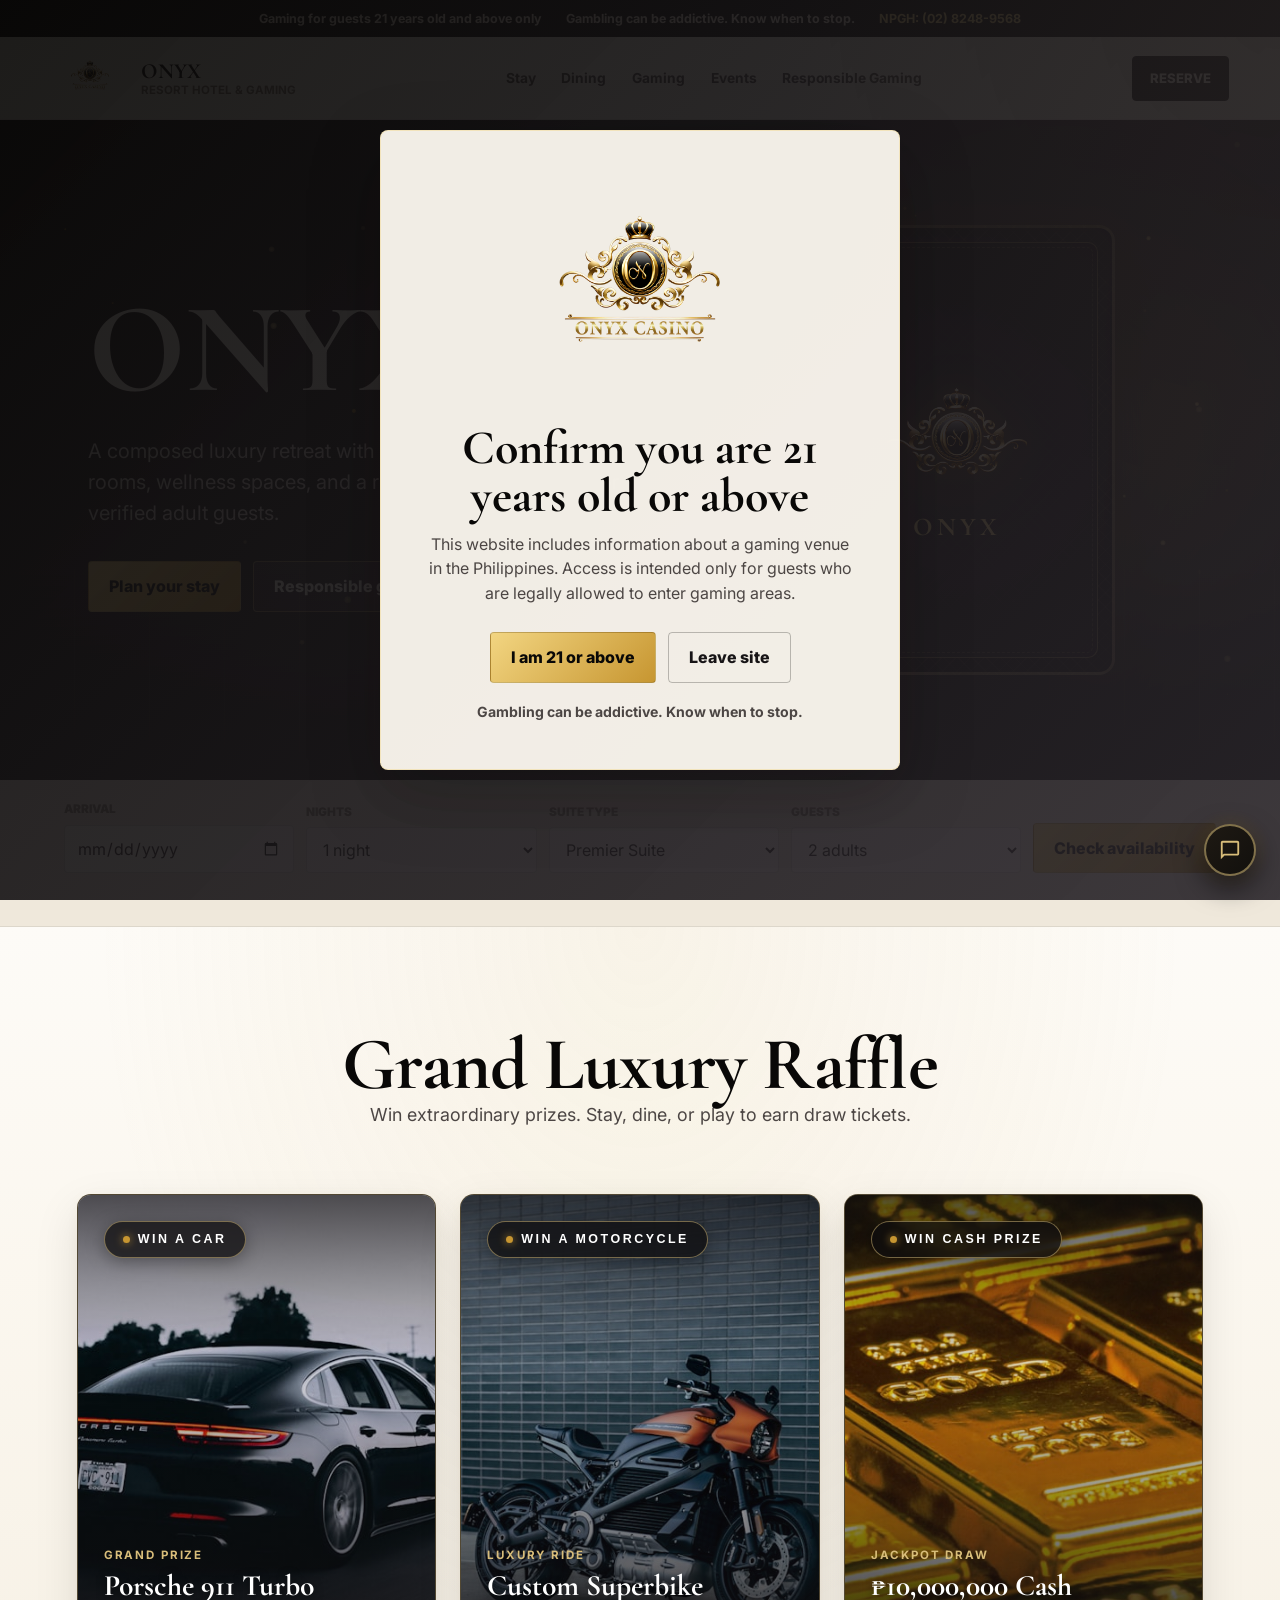
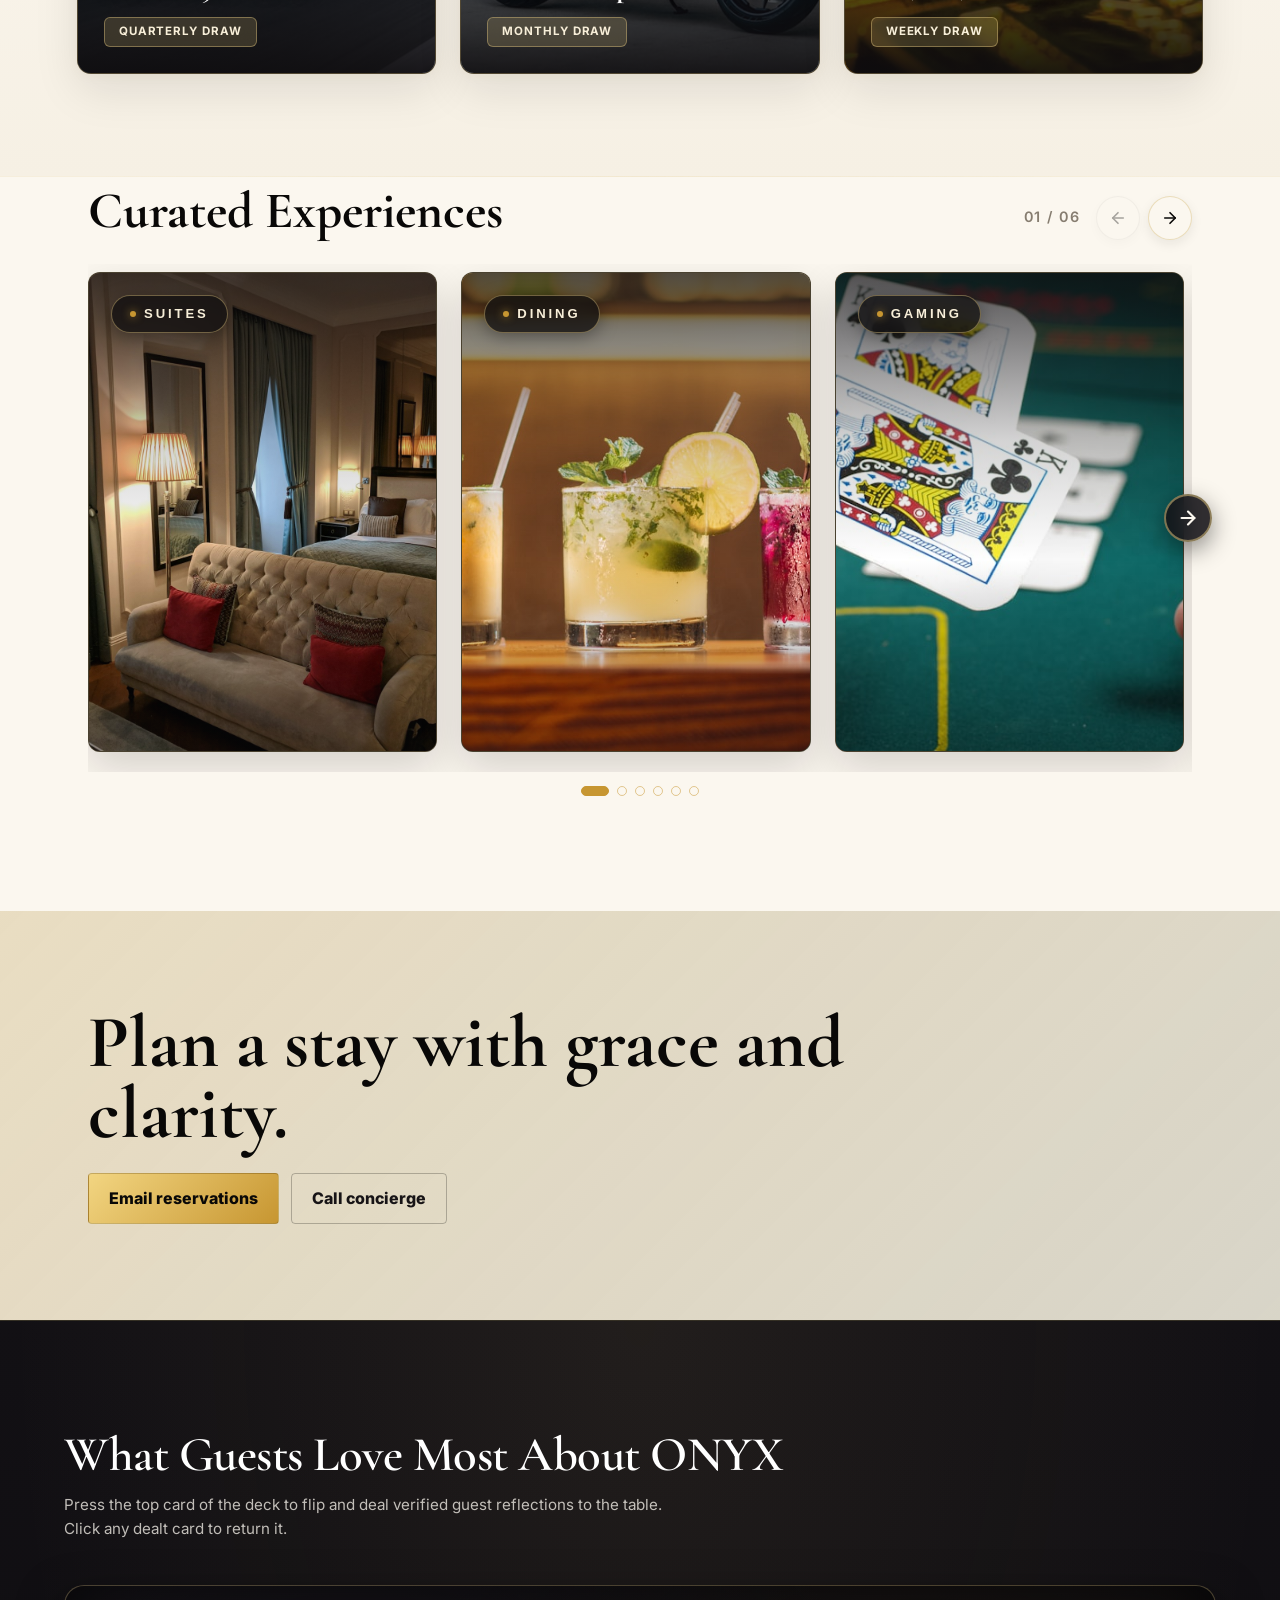
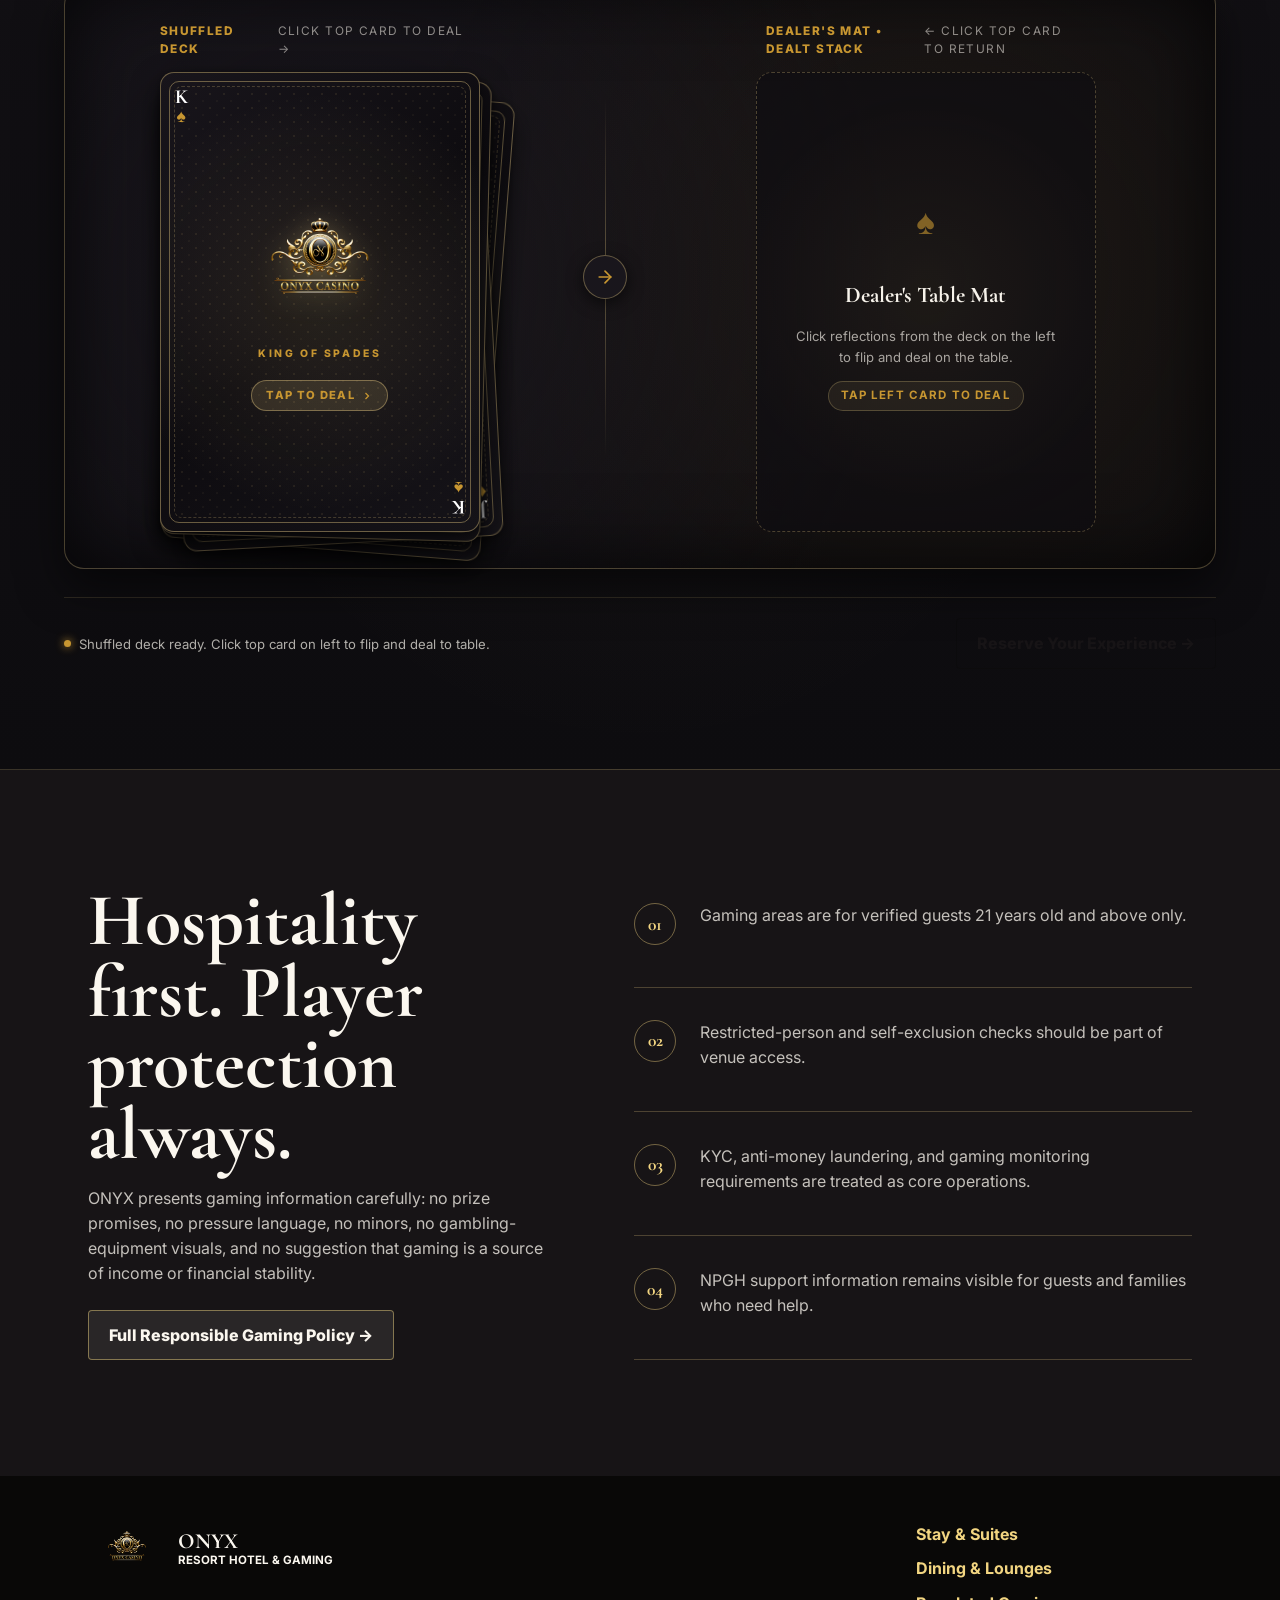
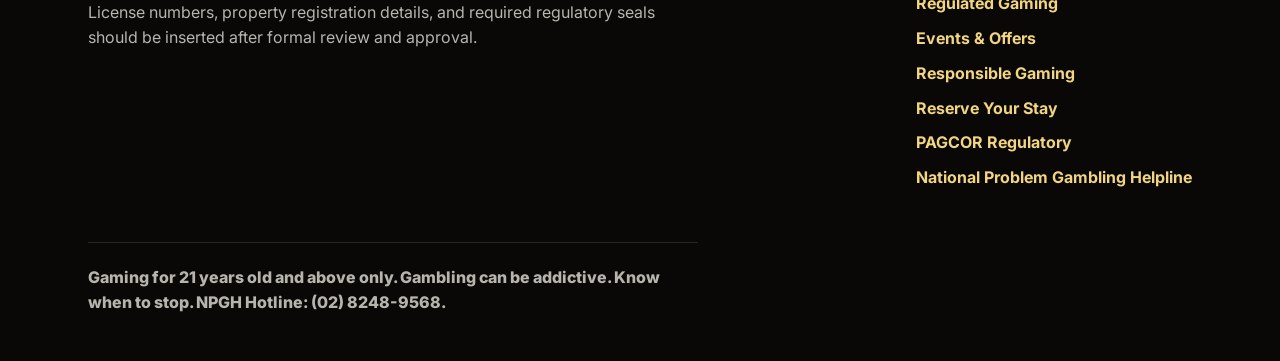
==== commit 9144cb01: "Remove suite-deck and stay-pillar pill tabs, replace 4-cards with cinematic ONYX logo advertising sh" ====
--- a/index.html
+++ b/index.html
@@ -118,40 +118,58 @@
           </div>
         </div>
 
-        <!-- 4-Card Image Showcase: Slides to the left and expands into 4 cards (Pure Images, No Text) -->
-        <div class="hero-cards-showcase" id="heroCardsShowcase" aria-label="Resort Highlights Image Showcase">
-          <div class="hero-cards-track">
-            <!-- Card 1: Suites -->
-            <a class="hero-quad-card hero-quad-card--1" href="stay.html" aria-label="Suites &amp; Residences">
-              <div class="hero-quad-card__inner">
-                <img src="assets/experiences/suites.jpg" alt="Luxury Suites" class="hero-quad-card__img" loading="eager" />
-                <div class="hero-quad-card__sheen" aria-hidden="true"></div>
-              </div>
-            </a>
-
-            <!-- Card 2: Dining -->
-            <a class="hero-quad-card hero-quad-card--2" href="dining.html" aria-label="Fine Dining &amp; Lounges">
-              <div class="hero-quad-card__inner">
-                <img src="assets/experiences/dining.jpg" alt="Fine Dining" class="hero-quad-card__img" loading="eager" />
-                <div class="hero-quad-card__sheen" aria-hidden="true"></div>
-              </div>
-            </a>
-
-            <!-- Card 3: Gaming -->
-            <a class="hero-quad-card hero-quad-card--3" href="casino.html" aria-label="Regulated Gaming Salon">
-              <div class="hero-quad-card__inner">
-                <img src="assets/experiences/gaming.jpg" alt="Regulated Gaming Salon" class="hero-quad-card__img" loading="eager" />
-                <div class="hero-quad-card__sheen" aria-hidden="true"></div>
-              </div>
-            </a>
-
-            <!-- Card 4: Concierge -->
-            <a class="hero-quad-card hero-quad-card--4" href="reserve.html" aria-label="Concierge &amp; Arrival">
-              <div class="hero-quad-card__inner">
-                <img src="assets/experiences/concierge.jpg" alt="Concierge Services" class="hero-quad-card__img" loading="eager" />
-                <div class="hero-quad-card__sheen" aria-hidden="true"></div>
-              </div>
-            </a>
+        <!-- Scene 1: Cinematic ONYX Brand & Logo Advertising Showcase (WOW Effect) -->
+        <div class="hero-brand-showcase" id="heroBrandShowcase" aria-label="ONYX Brand Advertising Showcase">
+          <div class="hero-brand-container">
+            <!-- Celestial Orbit Rings & Lens Flare Aura -->
+            <div class="hero-brand-orbit" aria-hidden="true">
+              <div class="hero-brand-orbit__ring hero-brand-orbit__ring--1"></div>
+              <div class="hero-brand-orbit__ring hero-brand-orbit__ring--2"></div>
+              <div class="hero-brand-orbit__flare"></div>
+            </div>
+
+            <!-- Central 3D Crest Monolith -->
+            <div class="hero-brand-crest-box">
+              <div class="hero-brand-crest-halo" aria-hidden="true"></div>
+              <img src="assets/onyx-emblem.png" alt="ONYX Imperial Crest" class="hero-brand-crest-img" />
+              <div class="hero-brand-crest-sheen" aria-hidden="true"></div>
+            </div>
+
+            <!-- Advertising Typography -->
+            <div class="hero-brand-typography">
+              <span class="hero-brand-kicker">A World Apart &bull; Sovereign Sanctuary</span>
+              <h2 class="hero-brand-title">ONYX</h2>
+              <p class="hero-brand-tagline">
+                Hotel &bull; Private Villas &bull; Michelin-Caliber Dining &bull; High-Roller Gaming
+              </p>
+            </div>
+
+            <!-- 4 Prestige Pillars of ONYX Advertising -->
+            <div class="hero-brand-pillars">
+              <div class="hero-brand-pillar hero-brand-pillar--1">
+                <span class="hero-brand-pillar__icon">&diams;</span>
+                <span class="hero-brand-pillar__text">Forbes Five-Star Caliber</span>
+              </div>
+              <div class="hero-brand-pillar hero-brand-pillar--2">
+                <span class="hero-brand-pillar__icon">&spades;</span>
+                <span class="hero-brand-pillar__text">Sovereign Skyline Penthouses</span>
+              </div>
+              <div class="hero-brand-pillar hero-brand-pillar--3">
+                <span class="hero-brand-pillar__icon">&hearts;</span>
+                <span class="hero-brand-pillar__text">Bespoke Guild Butler Service</span>
+              </div>
+              <div class="hero-brand-pillar hero-brand-pillar--4">
+                <span class="hero-brand-pillar__icon">&clubs;</span>
+                <span class="hero-brand-pillar__text">High-Limit Salon Priv&eacute;</span>
+              </div>
+            </div>
+
+            <!-- Action Prompt -->
+            <div class="hero-brand-action">
+              <a href="stay.html" class="button button--primary hero-brand-btn">
+                <span>Explore The World of ONYX &rarr;</span>
+              </a>
+            </div>
           </div>
         </div>
 
@@ -477,22 +495,6 @@
               Press the top card of the deck to flip and deal verified guest reflections to the table. Click any dealt card to return it.
             </p>
           </div>
-
-          <!-- Feedback Quick Tabs -->
-          <div class="suite-deck__pills" role="tablist" aria-label="Select Feedback to Deal">
-            <button type="button" class="suite-pill is-active" data-index="0" role="tab" aria-selected="true">
-              <span class="suite-pill__suit">&spades;</span> King &bull; The Residences
-            </button>
-            <button type="button" class="suite-pill" data-index="1" role="tab" aria-selected="false">
-              <span class="suite-pill__suit red">&hearts;</span> Queen &bull; Dining &amp; Lounges
-            </button>
-            <button type="button" class="suite-pill" data-index="2" role="tab" aria-selected="false">
-              <span class="suite-pill__suit red">&diams;</span> Jack &bull; Salon Priv&eacute;
-            </button>
-            <button type="button" class="suite-pill" data-index="3" role="tab" aria-selected="false">
-              <span class="suite-pill__suit">&clubs;</span> Ace &bull; Concierge Services
-            </button>
-          </div>
         </div>
 
         <!-- 3D Interactive Dealing Table -->
--- a/styles.css
+++ b/styles.css
@@ -618,119 +618,171 @@
 }
 
 /* ==========================================================================
-   Hero 4-Card Image Showcase (Slides Left & Deals 4 Image Cards - No Text)
+   Hero Scene 1: Cinematic ONYX Brand & Logo Advertising Showcase (WOW Effect)
    ========================================================================== */
-.hero-cards-showcase {
+.hero-brand-showcase {
   position: absolute;
   inset: 0;
   z-index: 4;
   display: flex;
   align-items: center;
   justify-content: center;
-  padding: clamp(24px, 4vw, 56px);
+  padding: clamp(20px, 4vw, 56px);
   pointer-events: none;
   opacity: 0;
   visibility: hidden;
-  transition: opacity 0.55s ease, visibility 0.55s ease;
-}
-
-.hero.is-cards-active .hero-cards-showcase {
+  transition: opacity 0.65s ease, visibility 0.65s ease;
+}
+
+.hero.is-cards-active .hero-brand-showcase {
   opacity: 1;
   visibility: visible;
   pointer-events: auto;
 }
 
-.hero-cards-track {
+.hero-brand-container {
+  display: flex;
+  flex-direction: column;
+  align-items: center;
+  text-align: center;
+  max-width: 900px;
+  width: 100%;
+  position: relative;
+  transform: scale(0.92);
+  opacity: 0;
+  transition: transform 0.85s cubic-bezier(0.16, 1, 0.3, 1), opacity 0.6s ease;
+}
+
+.hero.is-cards-active .hero-brand-container {
+  transform: scale(1);
+  opacity: 1;
+}
+
+/* Celestial Orbit Rings & Anamorphic Lens Flare */
+.hero-brand-orbit {
+  position: relative;
+  width: clamp(140px, 15vw, 185px);
+  height: clamp(140px, 15vw, 185px);
   display: flex;
   align-items: center;
   justify-content: center;
-  gap: clamp(14px, 2.2vw, 28px);
-  width: min(100%, 1180px);
-  perspective: 1400px;
-}
-
-.hero-quad-card {
+  margin-bottom: 12px;
+}
+
+.hero-brand-orbit__ring {
+  position: absolute;
+  inset: 0;
+  border-radius: 50%;
+  pointer-events: none;
+}
+
+.hero-brand-orbit__ring--1 {
+  border: 1.5px dashed rgba(216, 189, 122, 0.45);
+  animation: brandOrbitCw 24s linear infinite;
+}
+
+.hero-brand-orbit__ring--2 {
+  inset: 12px;
+  border: 1px solid rgba(242, 213, 129, 0.28);
+  border-left-color: rgba(255, 255, 255, 0.7);
+  border-right-color: rgba(255, 255, 255, 0.7);
+  animation: brandOrbitCcw 18s linear infinite;
+}
+
+@keyframes brandOrbitCw {
+  from { transform: rotate(0deg); }
+  to { transform: rotate(360deg); }
+}
+
+@keyframes brandOrbitCcw {
+  from { transform: rotate(0deg); }
+  to { transform: rotate(-360deg); }
+}
+
+.hero-brand-orbit__flare {
+  position: absolute;
+  top: 50%;
+  left: 50%;
+  transform: translate(-50%, -50%);
+  width: clamp(280px, 48vw, 620px);
+  height: 2px;
+  background: linear-gradient(
+    90deg,
+    transparent 0%,
+    rgba(216, 189, 122, 0.2) 20%,
+    rgba(255, 255, 255, 0.95) 50%,
+    rgba(216, 189, 122, 0.2) 80%,
+    transparent 100%
+  );
+  box-shadow: 0 0 24px rgba(242, 213, 129, 0.9);
+  pointer-events: none;
+  animation: brandFlarePulse 4.5s ease-in-out infinite alternate;
+}
+
+@keyframes brandFlarePulse {
+  0% {
+    opacity: 0.65;
+    transform: translate(-50%, -50%) scaleX(0.85);
+  }
+  100% {
+    opacity: 1;
+    transform: translate(-50%, -50%) scaleX(1.12);
+  }
+}
+
+/* 3D Central Crest Monolith */
+.hero-brand-crest-box {
   position: relative;
-  flex: 1 1 0;
-  max-width: 250px;
-  min-width: 140px;
-  aspect-ratio: 1 / 1.45;
-  border-radius: 16px;
+  width: clamp(96px, 11vw, 130px);
+  height: clamp(96px, 11vw, 130px);
+  display: flex;
+  align-items: center;
+  justify-content: center;
+  border-radius: 50%;
+  background: radial-gradient(circle, rgba(20, 16, 22, 0.85) 0%, rgba(10, 8, 12, 0.95) 100%);
+  border: 2px solid rgba(216, 189, 122, 0.65);
+  box-shadow:
+    0 16px 45px rgba(0, 0, 0, 0.9),
+    0 0 35px rgba(216, 189, 122, 0.35),
+    inset 0 0 20px rgba(216, 189, 122, 0.2);
   overflow: hidden;
-  box-shadow:
-    0 25px 65px rgba(0, 0, 0, 0.75),
-    0 0 35px rgba(199, 150, 49, 0.22);
-  border: 2px solid rgba(216, 189, 122, 0.65);
-  background: #110e13;
-  text-decoration: none;
-  display: block;
-  user-select: none;
-  cursor: pointer;
-  /* Originates from the right, ready to slide to the left */
-  transform: translate3d(220px, 0, 0) scale(0.86);
-  opacity: 0;
-  transition:
-    transform 0.85s cubic-bezier(0.25, 1.25, 0.5, 1),
-    opacity 0.6s ease,
-    box-shadow 0.35s ease,
-    border-color 0.35s ease;
-  will-change: transform, opacity;
-}
-
-/* Staggered deal slide into the left and across the hero section */
-.hero.is-cards-active .hero-quad-card {
-  transform: translate3d(0, 0, 0) scale(1);
-  opacity: 1;
-}
-
-.hero.is-cards-active .hero-quad-card--1 {
-  transition-delay: 0.05s;
-}
-
-.hero.is-cards-active .hero-quad-card--2 {
-  transition-delay: 0.14s;
-}
-
-.hero.is-cards-active .hero-quad-card--3 {
-  transition-delay: 0.23s;
-}
-
-.hero.is-cards-active .hero-quad-card--4 {
-  transition-delay: 0.32s;
-}
-
-/* Luxury card hover effect */
-.hero-quad-card:hover,
-.hero-quad-card:focus-visible {
-  transform: translate3d(0, -12px, 0) scale(1.05) !important;
+  transition: transform 0.4s cubic-bezier(0.2, 0.8, 0.2, 1), box-shadow 0.4s ease;
+}
+
+.hero-brand-crest-box:hover {
+  transform: scale(1.08) translateY(-4px);
   border-color: rgba(242, 213, 129, 0.95);
   box-shadow:
-    0 35px 85px rgba(0, 0, 0, 0.88),
-    0 0 50px rgba(199, 150, 49, 0.5);
-  z-index: 5;
-}
-
-.hero-quad-card__inner {
+    0 22px 55px rgba(0, 0, 0, 0.95),
+    0 0 50px rgba(242, 213, 129, 0.6),
+    inset 0 0 25px rgba(242, 213, 129, 0.3);
+}
+
+.hero-brand-crest-halo {
+  position: absolute;
+  inset: -30%;
+  border-radius: 50%;
+  background: radial-gradient(circle, rgba(242, 213, 129, 0.35) 0%, rgba(216, 189, 122, 0.12) 50%, transparent 75%);
+  filter: blur(14px);
+  pointer-events: none;
+  animation: brandCrestHaloPulse 3.8s ease-in-out infinite alternate;
+}
+
+@keyframes brandCrestHaloPulse {
+  0% { transform: scale(0.9); opacity: 0.5; }
+  100% { transform: scale(1.15); opacity: 0.9; }
+}
+
+.hero-brand-crest-img {
   position: relative;
-  width: 100%;
-  height: 100%;
-  overflow: hidden;
-  border-radius: 14px;
-}
-
-.hero-quad-card__img {
-  width: 100%;
-  height: 100%;
-  object-fit: cover;
-  display: block;
-  transition: transform 0.75s ease;
-}
-
-.hero-quad-card:hover .hero-quad-card__img {
-  transform: scale(1.08);
-}
-
-.hero-quad-card__sheen {
+  z-index: 2;
+  width: 70%;
+  height: 70%;
+  object-fit: contain;
+  filter: drop-shadow(0 8px 18px rgba(0, 0, 0, 0.85)) drop-shadow(0 0 16px rgba(216, 189, 122, 0.45));
+}
+
+.hero-brand-crest-sheen {
   position: absolute;
   inset: -60% -80%;
   background: linear-gradient(
@@ -738,23 +790,150 @@
     transparent 35%,
     rgba(255, 255, 255, 0) 42%,
     rgba(255, 245, 210, 0.35) 48%,
-    rgba(255, 255, 255, 0.7) 50%,
+    rgba(255, 255, 255, 0.75) 50%,
     rgba(255, 245, 210, 0.35) 52%,
     rgba(255, 255, 255, 0) 58%,
     transparent 65%
   );
-  transform: translateX(-120%) rotate(15deg);
-  mix-blend-mode: overlay;
+  transform: translateX(-130%) rotate(18deg);
   pointer-events: none;
-  animation: quadSheenSweep 5s cubic-bezier(0.4, 0, 0.2, 1) infinite;
-}
-
-@keyframes quadSheenSweep {
-  0%, 15% {
-    transform: translateX(-130%) rotate(15deg);
-  }
-  65%, 100% {
-    transform: translateX(140%) rotate(15deg);
+  z-index: 3;
+  animation: brandSheenSweep 4.5s cubic-bezier(0.4, 0, 0.2, 1) infinite;
+}
+
+@keyframes brandSheenSweep {
+  0%, 20% { transform: translateX(-130%) rotate(18deg); }
+  60%, 100% { transform: translateX(140%) rotate(18deg); }
+}
+
+/* Advertising Brand Typography */
+.hero-brand-typography {
+  margin-top: 6px;
+  display: flex;
+  flex-direction: column;
+  align-items: center;
+}
+
+.hero-brand-kicker {
+  font-family: "Inter", sans-serif;
+  font-size: clamp(0.72rem, 1vw, 0.86rem);
+  font-weight: 700;
+  letter-spacing: 0.26em;
+  text-transform: uppercase;
+  color: #f2d581;
+  text-shadow: 0 2px 10px rgba(0, 0, 0, 0.8);
+}
+
+.hero-brand-title {
+  font-family: "Cormorant Garamond", Georgia, serif;
+  font-size: clamp(3.6rem, 8.5vw, 6.8rem);
+  font-weight: 700;
+  letter-spacing: 0.24em;
+  text-transform: uppercase;
+  line-height: 1;
+  margin: 6px 0 10px;
+  background: linear-gradient(135deg, #ffffff 0%, #fae8be 25%, #d8bd7a 50%, #f2d581 75%, #b38622 100%);
+  -webkit-background-clip: text;
+  -webkit-text-fill-color: transparent;
+  filter:
+    drop-shadow(0 14px 35px rgba(0, 0, 0, 0.95))
+    drop-shadow(0 0 45px rgba(216, 189, 122, 0.45));
+  animation: brandTitlePulse 4s ease-in-out infinite alternate;
+}
+
+@keyframes brandTitlePulse {
+  0% {
+    filter:
+      drop-shadow(0 14px 35px rgba(0, 0, 0, 0.95))
+      drop-shadow(0 0 35px rgba(216, 189, 122, 0.35));
+  }
+  100% {
+    filter:
+      drop-shadow(0 18px 45px rgba(0, 0, 0, 0.98))
+      drop-shadow(0 0 60px rgba(242, 213, 129, 0.7));
+  }
+}
+
+.hero-brand-tagline {
+  font-size: clamp(0.88rem, 1.35vw, 1.12rem);
+  color: rgba(247, 243, 235, 0.88);
+  font-weight: 400;
+  max-width: 680px;
+  line-height: 1.55;
+  margin: 0;
+  letter-spacing: 0.04em;
+}
+
+/* 4 Prestige Brand Pillars */
+.hero-brand-pillars {
+  display: flex;
+  flex-wrap: wrap;
+  align-items: center;
+  justify-content: center;
+  gap: 10px;
+  margin-top: 18px;
+  max-width: 820px;
+}
+
+.hero-brand-pillar {
+  background: rgba(18, 15, 20, 0.85);
+  border: 1px solid rgba(216, 189, 122, 0.3);
+  border-radius: 999px;
+  padding: 8px 18px;
+  display: inline-flex;
+  align-items: center;
+  gap: 8px;
+  backdrop-filter: blur(10px);
+  box-shadow: 0 4px 16px rgba(0, 0, 0, 0.4);
+  transition: transform 0.28s ease, border-color 0.28s ease, background 0.28s ease, box-shadow 0.28s ease;
+  user-select: none;
+}
+
+.hero-brand-pillar:hover {
+  transform: translateY(-3px);
+  border-color: rgba(242, 213, 129, 0.85);
+  background: rgba(30, 24, 34, 0.95);
+  box-shadow:
+    0 8px 24px rgba(0, 0, 0, 0.65),
+    0 0 18px rgba(216, 189, 122, 0.3);
+}
+
+.hero-brand-pillar__icon {
+  font-size: 0.92rem;
+  color: #f2d581;
+  line-height: 1;
+}
+
+.hero-brand-pillar__text {
+  font-size: 0.78rem;
+  font-weight: 600;
+  letter-spacing: 0.05em;
+  color: rgba(247, 243, 235, 0.92);
+}
+
+/* Action Prompt */
+.hero-brand-action {
+  margin-top: 22px;
+}
+
+.hero-brand-btn {
+  padding: 12px 34px;
+  font-size: 0.88rem;
+  font-weight: 800;
+  letter-spacing: 0.06em;
+  text-transform: uppercase;
+  box-shadow: 0 8px 28px rgba(199, 150, 49, 0.42);
+}
+
+@media (max-width: 768px) {
+  .hero-brand-pillars {
+    gap: 8px;
+  }
+  .hero-brand-pillar {
+    padding: 6px 14px;
+  }
+  .hero-brand-pillar__text {
+    font-size: 0.73rem;
   }
 }
 
@@ -1010,6 +1189,10 @@
   flex-direction: column;
   align-items: center;
   gap: 16px;
+  padding: clamp(24px, 3.5vw, 40px) clamp(20px, 4.5vw, 52px);
+  border-radius: 24px;
+  background: radial-gradient(ellipse at center, rgba(14, 11, 16, 0.78) 0%, rgba(14, 11, 16, 0.45) 60%, transparent 88%);
+  backdrop-filter: blur(5px);
   transform: scale(0.92);
   opacity: 0;
   transition: transform 0.8s cubic-bezier(0.25, 1, 0.5, 1), opacity 0.6s ease;
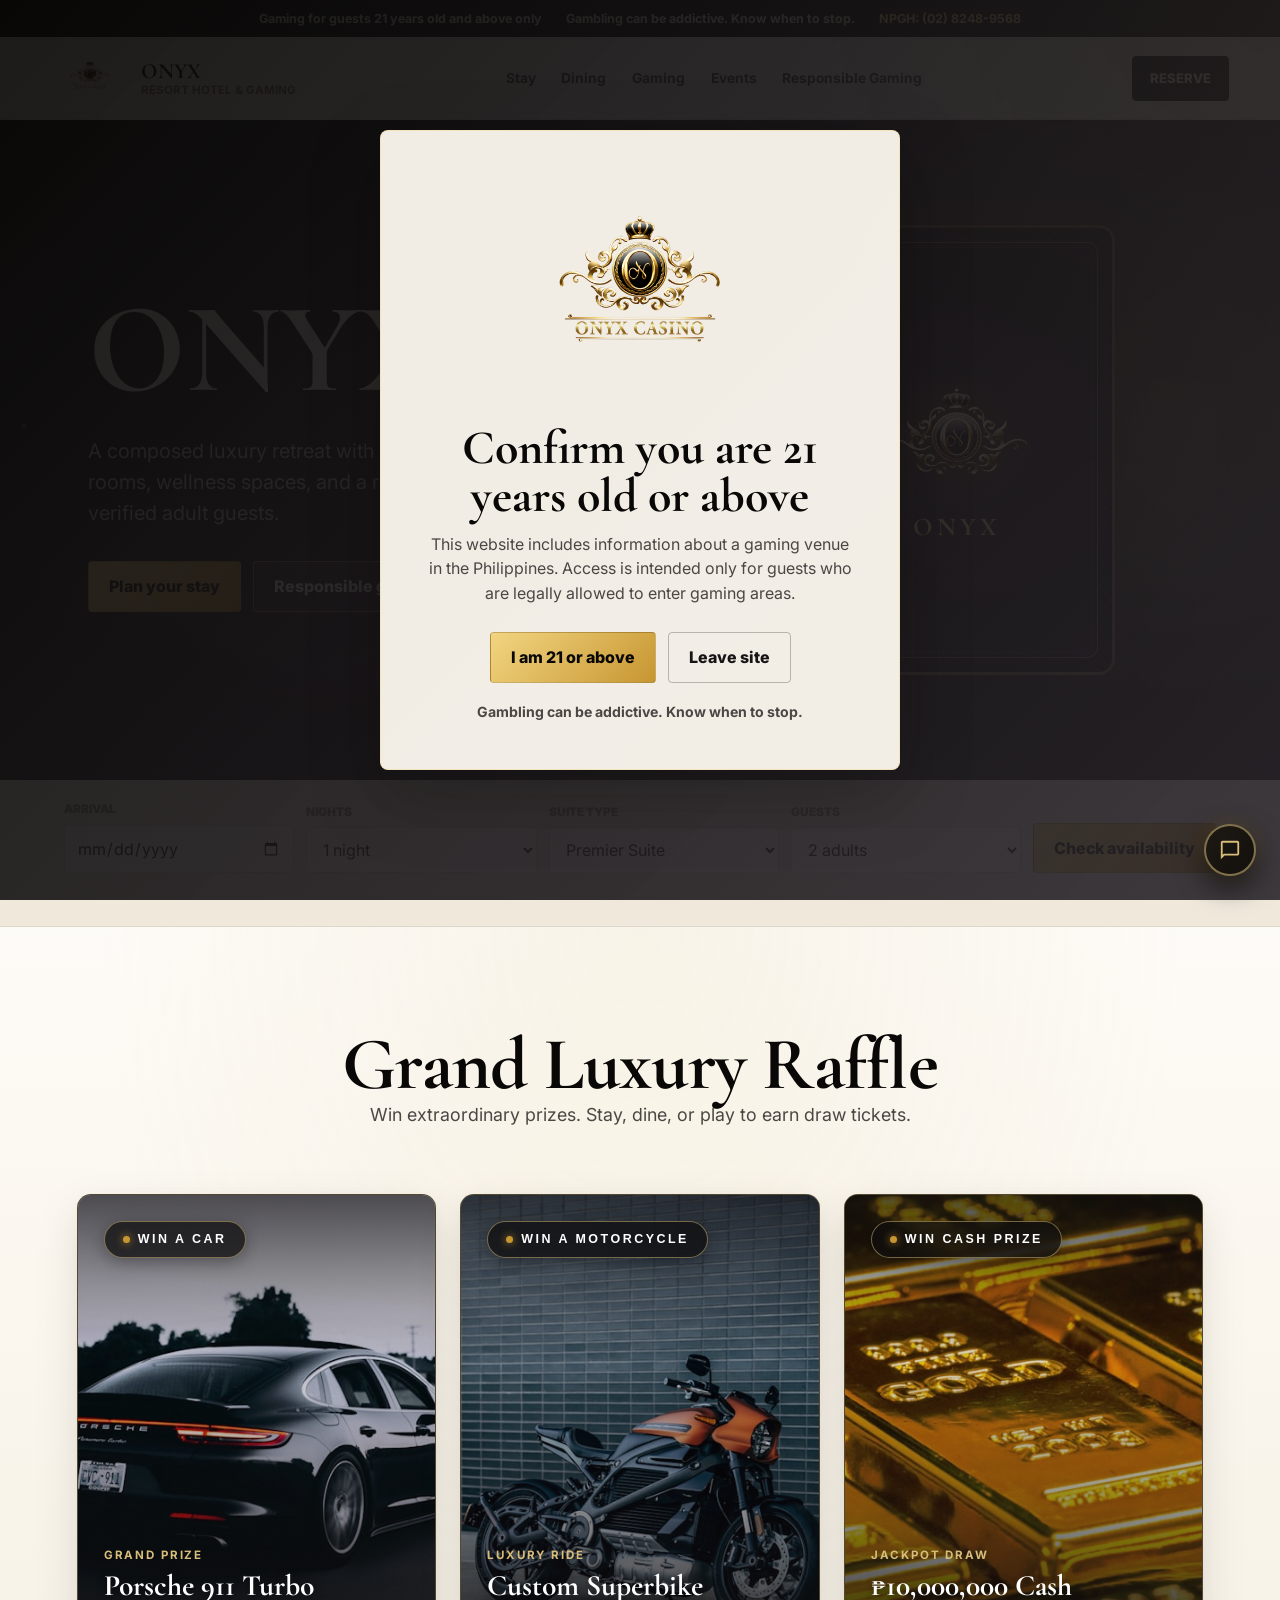
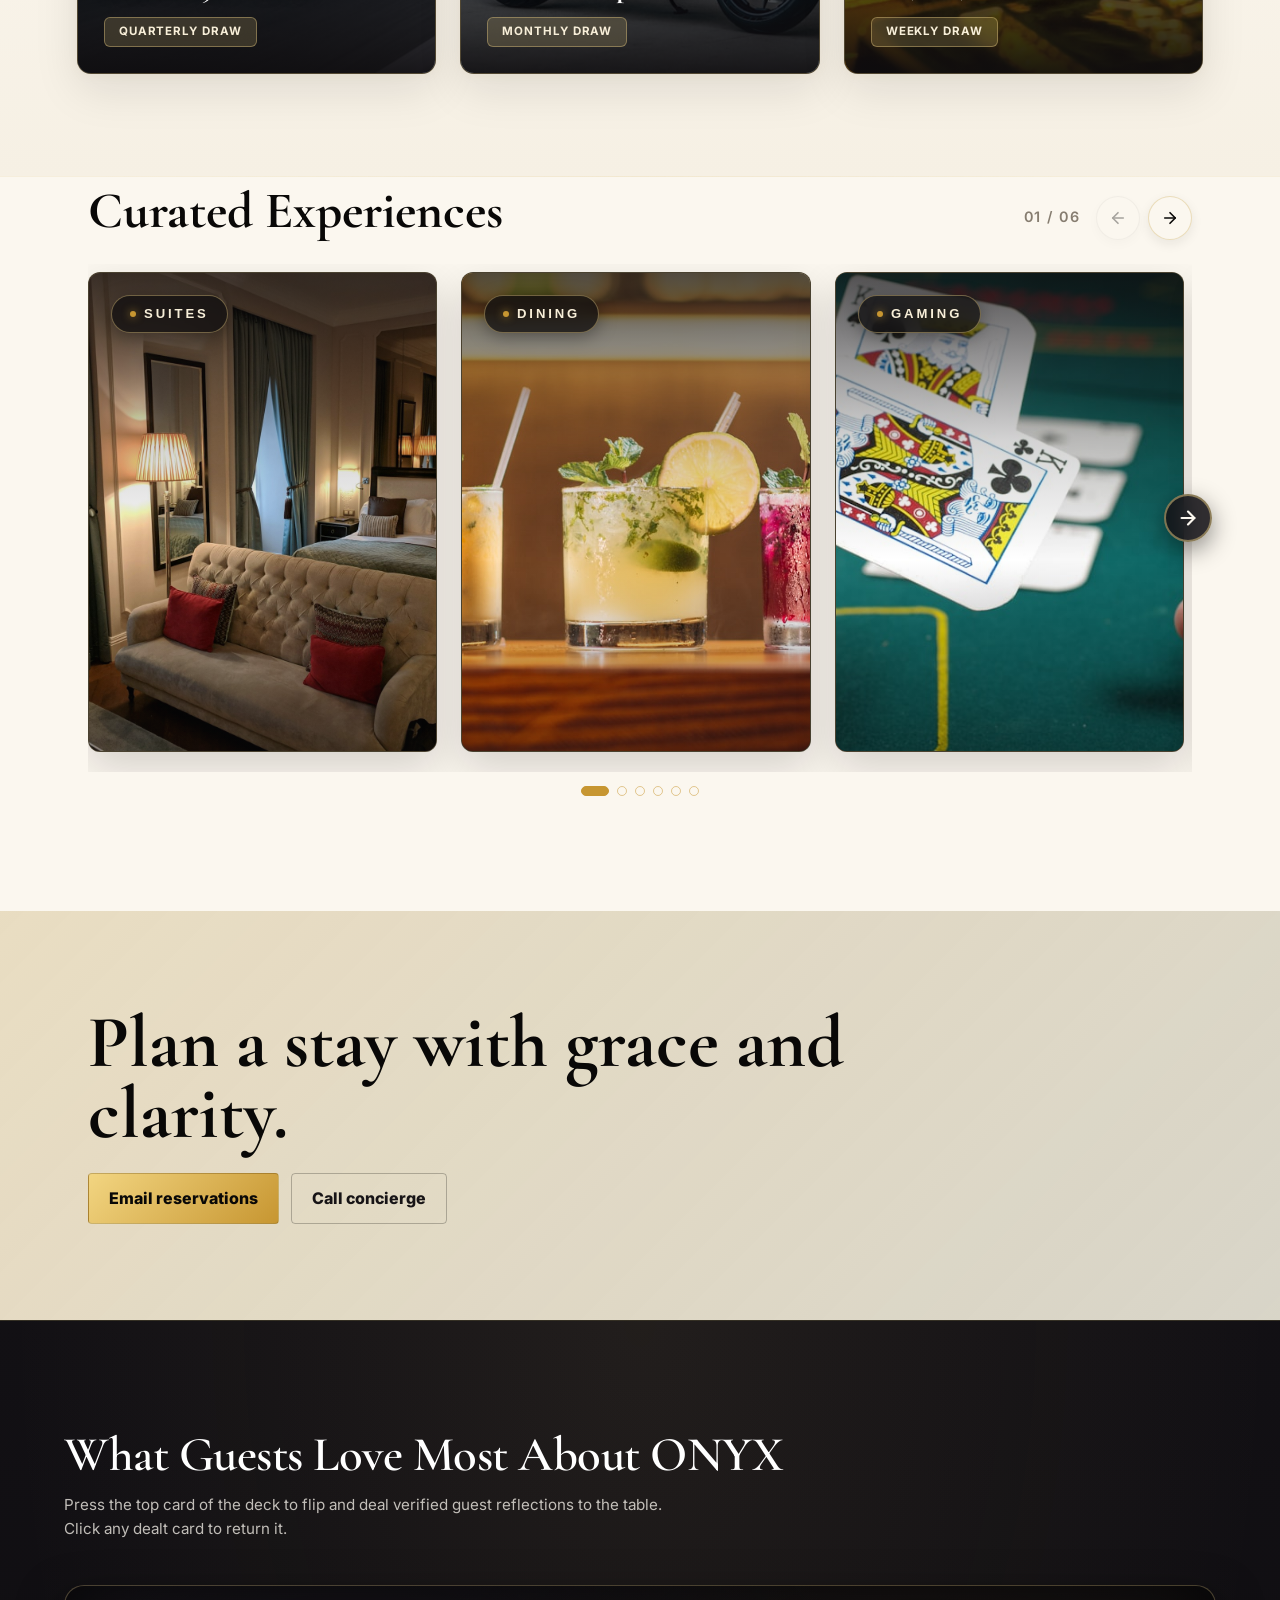
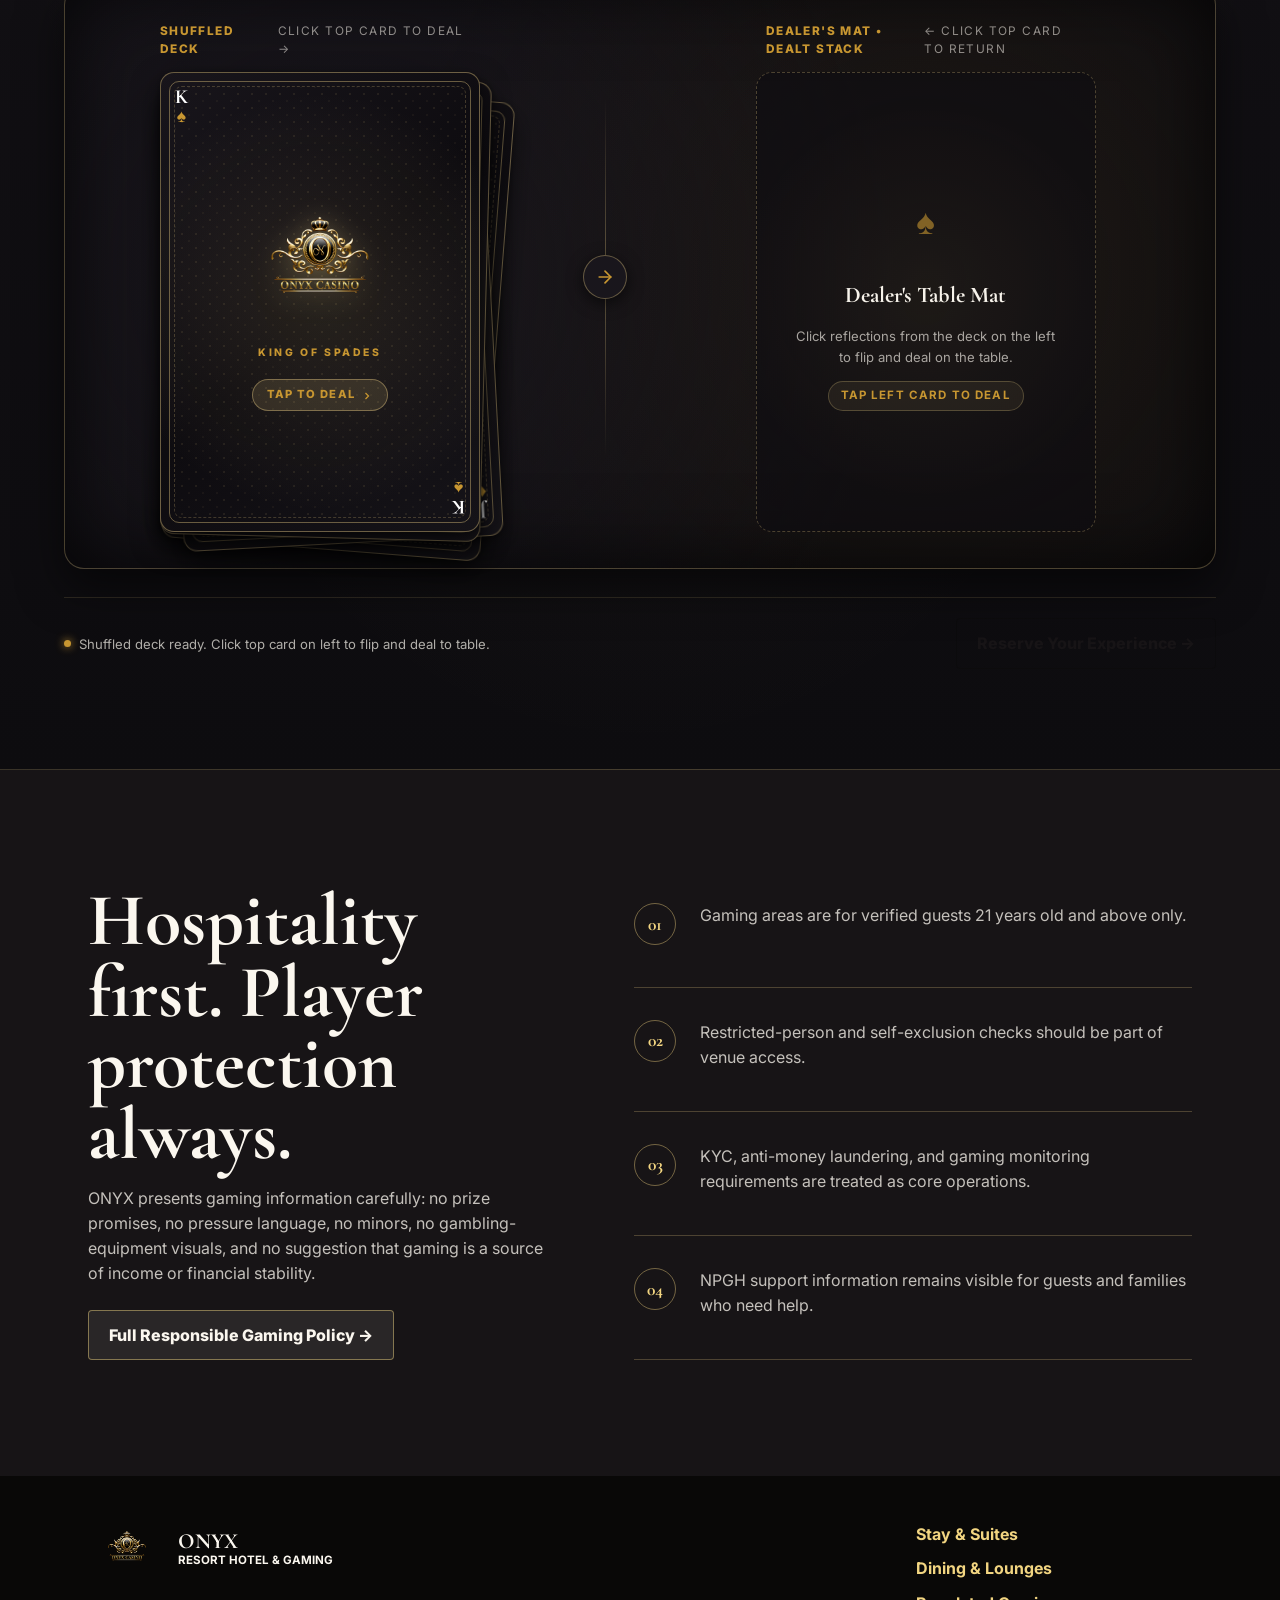
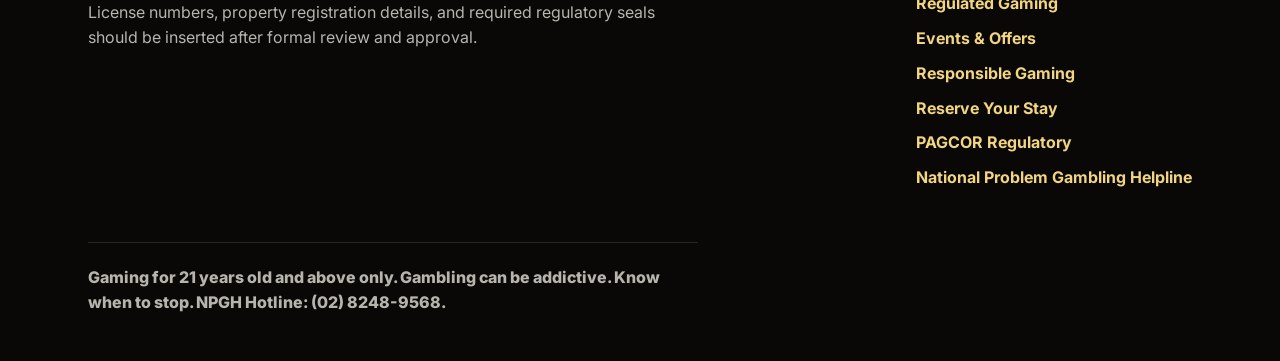
==== commit 6c178d34: "Animate chosen card with ONYX logo for scene 1, remove suite-deck and stay-pillar pill tabs" ====
--- a/index.html
+++ b/index.html
@@ -114,61 +114,6 @@
                   </div>
                 </div>
               </div>
-            </div>
-          </div>
-        </div>
-
-        <!-- Scene 1: Cinematic ONYX Brand & Logo Advertising Showcase (WOW Effect) -->
-        <div class="hero-brand-showcase" id="heroBrandShowcase" aria-label="ONYX Brand Advertising Showcase">
-          <div class="hero-brand-container">
-            <!-- Celestial Orbit Rings & Lens Flare Aura -->
-            <div class="hero-brand-orbit" aria-hidden="true">
-              <div class="hero-brand-orbit__ring hero-brand-orbit__ring--1"></div>
-              <div class="hero-brand-orbit__ring hero-brand-orbit__ring--2"></div>
-              <div class="hero-brand-orbit__flare"></div>
-            </div>
-
-            <!-- Central 3D Crest Monolith -->
-            <div class="hero-brand-crest-box">
-              <div class="hero-brand-crest-halo" aria-hidden="true"></div>
-              <img src="assets/onyx-emblem.png" alt="ONYX Imperial Crest" class="hero-brand-crest-img" />
-              <div class="hero-brand-crest-sheen" aria-hidden="true"></div>
-            </div>
-
-            <!-- Advertising Typography -->
-            <div class="hero-brand-typography">
-              <span class="hero-brand-kicker">A World Apart &bull; Sovereign Sanctuary</span>
-              <h2 class="hero-brand-title">ONYX</h2>
-              <p class="hero-brand-tagline">
-                Hotel &bull; Private Villas &bull; Michelin-Caliber Dining &bull; High-Roller Gaming
-              </p>
-            </div>
-
-            <!-- 4 Prestige Pillars of ONYX Advertising -->
-            <div class="hero-brand-pillars">
-              <div class="hero-brand-pillar hero-brand-pillar--1">
-                <span class="hero-brand-pillar__icon">&diams;</span>
-                <span class="hero-brand-pillar__text">Forbes Five-Star Caliber</span>
-              </div>
-              <div class="hero-brand-pillar hero-brand-pillar--2">
-                <span class="hero-brand-pillar__icon">&spades;</span>
-                <span class="hero-brand-pillar__text">Sovereign Skyline Penthouses</span>
-              </div>
-              <div class="hero-brand-pillar hero-brand-pillar--3">
-                <span class="hero-brand-pillar__icon">&hearts;</span>
-                <span class="hero-brand-pillar__text">Bespoke Guild Butler Service</span>
-              </div>
-              <div class="hero-brand-pillar hero-brand-pillar--4">
-                <span class="hero-brand-pillar__icon">&clubs;</span>
-                <span class="hero-brand-pillar__text">High-Limit Salon Priv&eacute;</span>
-              </div>
-            </div>
-
-            <!-- Action Prompt -->
-            <div class="hero-brand-action">
-              <a href="stay.html" class="button button--primary hero-brand-btn">
-                <span>Explore The World of ONYX &rarr;</span>
-              </a>
             </div>
           </div>
         </div>
--- a/styles.css
+++ b/styles.css
@@ -618,331 +618,54 @@
 }
 
 /* ==========================================================================
-   Hero Scene 1: Cinematic ONYX Brand & Logo Advertising Showcase (WOW Effect)
+   Hero Scene 1: The Chosen Card - Center-Stage 3D ONYX Logo Reveal
+   The card glides to the center of the hero, elevates in the spotlight,
+   flips 180° to reveal the iconic gold ONYX Logo, and floats with sheen!
    ========================================================================== */
-.hero-brand-showcase {
-  position: absolute;
-  inset: 0;
-  z-index: 4;
-  display: flex;
-  align-items: center;
-  justify-content: center;
-  padding: clamp(20px, 4vw, 56px);
-  pointer-events: none;
-  opacity: 0;
-  visibility: hidden;
-  transition: opacity 0.65s ease, visibility 0.65s ease;
-}
-
-.hero.is-cards-active .hero-brand-showcase {
+@media (min-width: 981px) {
+  .hero.is-cards-active .hero__stage {
+    transform: translate3d(calc(-50% - (clamp(32px, 5vw, 64px) / 2)), 0, 0);
+    z-index: 8;
+  }
+}
+
+.hero.is-cards-active #cardContainer {
+  transform: scale(1.18);
+  filter:
+    drop-shadow(0 35px 95px rgba(0, 0, 0, 0.95))
+    drop-shadow(0 0 55px rgba(216, 189, 122, 0.45));
+}
+
+.hero.is-cards-active #playingCard {
+  transform: rotateY(180deg);
+  animation: chosenCardLevitate 3.6s ease-in-out infinite alternate;
+}
+
+@keyframes chosenCardLevitate {
+  0% {
+    transform: rotateY(180deg) rotateZ(-1.5deg) translateY(0);
+    box-shadow:
+      0 40px 110px rgba(0, 0, 0, 0.85),
+      0 0 50px rgba(199, 150, 49, 0.35);
+  }
+  100% {
+    transform: rotateY(180deg) rotateZ(1.5deg) translateY(-14px);
+    box-shadow:
+      0 55px 130px rgba(0, 0, 0, 0.92),
+      0 0 75px rgba(242, 213, 129, 0.55);
+  }
+}
+
+.hero.is-cards-active .hero__stage-halo {
   opacity: 1;
-  visibility: visible;
-  pointer-events: auto;
-}
-
-.hero-brand-container {
-  display: flex;
-  flex-direction: column;
-  align-items: center;
-  text-align: center;
-  max-width: 900px;
-  width: 100%;
-  position: relative;
-  transform: scale(0.92);
-  opacity: 0;
-  transition: transform 0.85s cubic-bezier(0.16, 1, 0.3, 1), opacity 0.6s ease;
-}
-
-.hero.is-cards-active .hero-brand-container {
-  transform: scale(1);
-  opacity: 1;
-}
-
-/* Celestial Orbit Rings & Anamorphic Lens Flare */
-.hero-brand-orbit {
-  position: relative;
-  width: clamp(140px, 15vw, 185px);
-  height: clamp(140px, 15vw, 185px);
-  display: flex;
-  align-items: center;
-  justify-content: center;
-  margin-bottom: 12px;
-}
-
-.hero-brand-orbit__ring {
-  position: absolute;
-  inset: 0;
-  border-radius: 50%;
-  pointer-events: none;
-}
-
-.hero-brand-orbit__ring--1 {
-  border: 1.5px dashed rgba(216, 189, 122, 0.45);
-  animation: brandOrbitCw 24s linear infinite;
-}
-
-.hero-brand-orbit__ring--2 {
-  inset: 12px;
-  border: 1px solid rgba(242, 213, 129, 0.28);
-  border-left-color: rgba(255, 255, 255, 0.7);
-  border-right-color: rgba(255, 255, 255, 0.7);
-  animation: brandOrbitCcw 18s linear infinite;
-}
-
-@keyframes brandOrbitCw {
-  from { transform: rotate(0deg); }
-  to { transform: rotate(360deg); }
-}
-
-@keyframes brandOrbitCcw {
-  from { transform: rotate(0deg); }
-  to { transform: rotate(-360deg); }
-}
-
-.hero-brand-orbit__flare {
-  position: absolute;
-  top: 50%;
-  left: 50%;
-  transform: translate(-50%, -50%);
-  width: clamp(280px, 48vw, 620px);
-  height: 2px;
-  background: linear-gradient(
-    90deg,
-    transparent 0%,
-    rgba(216, 189, 122, 0.2) 20%,
-    rgba(255, 255, 255, 0.95) 50%,
-    rgba(216, 189, 122, 0.2) 80%,
-    transparent 100%
-  );
-  box-shadow: 0 0 24px rgba(242, 213, 129, 0.9);
-  pointer-events: none;
-  animation: brandFlarePulse 4.5s ease-in-out infinite alternate;
-}
-
-@keyframes brandFlarePulse {
-  0% {
-    opacity: 0.65;
-    transform: translate(-50%, -50%) scaleX(0.85);
-  }
-  100% {
-    opacity: 1;
-    transform: translate(-50%, -50%) scaleX(1.12);
-  }
-}
-
-/* 3D Central Crest Monolith */
-.hero-brand-crest-box {
-  position: relative;
-  width: clamp(96px, 11vw, 130px);
-  height: clamp(96px, 11vw, 130px);
-  display: flex;
-  align-items: center;
-  justify-content: center;
-  border-radius: 50%;
-  background: radial-gradient(circle, rgba(20, 16, 22, 0.85) 0%, rgba(10, 8, 12, 0.95) 100%);
-  border: 2px solid rgba(216, 189, 122, 0.65);
-  box-shadow:
-    0 16px 45px rgba(0, 0, 0, 0.9),
-    0 0 35px rgba(216, 189, 122, 0.35),
-    inset 0 0 20px rgba(216, 189, 122, 0.2);
-  overflow: hidden;
-  transition: transform 0.4s cubic-bezier(0.2, 0.8, 0.2, 1), box-shadow 0.4s ease;
-}
-
-.hero-brand-crest-box:hover {
-  transform: scale(1.08) translateY(-4px);
-  border-color: rgba(242, 213, 129, 0.95);
-  box-shadow:
-    0 22px 55px rgba(0, 0, 0, 0.95),
-    0 0 50px rgba(242, 213, 129, 0.6),
-    inset 0 0 25px rgba(242, 213, 129, 0.3);
-}
-
-.hero-brand-crest-halo {
-  position: absolute;
-  inset: -30%;
-  border-radius: 50%;
-  background: radial-gradient(circle, rgba(242, 213, 129, 0.35) 0%, rgba(216, 189, 122, 0.12) 50%, transparent 75%);
-  filter: blur(14px);
-  pointer-events: none;
-  animation: brandCrestHaloPulse 3.8s ease-in-out infinite alternate;
-}
-
-@keyframes brandCrestHaloPulse {
-  0% { transform: scale(0.9); opacity: 0.5; }
-  100% { transform: scale(1.15); opacity: 0.9; }
-}
-
-.hero-brand-crest-img {
-  position: relative;
-  z-index: 2;
-  width: 70%;
-  height: 70%;
-  object-fit: contain;
-  filter: drop-shadow(0 8px 18px rgba(0, 0, 0, 0.85)) drop-shadow(0 0 16px rgba(216, 189, 122, 0.45));
-}
-
-.hero-brand-crest-sheen {
-  position: absolute;
-  inset: -60% -80%;
-  background: linear-gradient(
-    65deg,
-    transparent 35%,
-    rgba(255, 255, 255, 0) 42%,
-    rgba(255, 245, 210, 0.35) 48%,
-    rgba(255, 255, 255, 0.75) 50%,
-    rgba(255, 245, 210, 0.35) 52%,
-    rgba(255, 255, 255, 0) 58%,
-    transparent 65%
-  );
-  transform: translateX(-130%) rotate(18deg);
-  pointer-events: none;
-  z-index: 3;
-  animation: brandSheenSweep 4.5s cubic-bezier(0.4, 0, 0.2, 1) infinite;
-}
-
-@keyframes brandSheenSweep {
-  0%, 20% { transform: translateX(-130%) rotate(18deg); }
-  60%, 100% { transform: translateX(140%) rotate(18deg); }
-}
-
-/* Advertising Brand Typography */
-.hero-brand-typography {
-  margin-top: 6px;
-  display: flex;
-  flex-direction: column;
-  align-items: center;
-}
-
-.hero-brand-kicker {
-  font-family: "Inter", sans-serif;
-  font-size: clamp(0.72rem, 1vw, 0.86rem);
-  font-weight: 700;
-  letter-spacing: 0.26em;
-  text-transform: uppercase;
-  color: #f2d581;
-  text-shadow: 0 2px 10px rgba(0, 0, 0, 0.8);
-}
-
-.hero-brand-title {
-  font-family: "Cormorant Garamond", Georgia, serif;
-  font-size: clamp(3.6rem, 8.5vw, 6.8rem);
-  font-weight: 700;
-  letter-spacing: 0.24em;
-  text-transform: uppercase;
-  line-height: 1;
-  margin: 6px 0 10px;
-  background: linear-gradient(135deg, #ffffff 0%, #fae8be 25%, #d8bd7a 50%, #f2d581 75%, #b38622 100%);
-  -webkit-background-clip: text;
-  -webkit-text-fill-color: transparent;
-  filter:
-    drop-shadow(0 14px 35px rgba(0, 0, 0, 0.95))
-    drop-shadow(0 0 45px rgba(216, 189, 122, 0.45));
-  animation: brandTitlePulse 4s ease-in-out infinite alternate;
-}
-
-@keyframes brandTitlePulse {
-  0% {
-    filter:
-      drop-shadow(0 14px 35px rgba(0, 0, 0, 0.95))
-      drop-shadow(0 0 35px rgba(216, 189, 122, 0.35));
-  }
-  100% {
-    filter:
-      drop-shadow(0 18px 45px rgba(0, 0, 0, 0.98))
-      drop-shadow(0 0 60px rgba(242, 213, 129, 0.7));
-  }
-}
-
-.hero-brand-tagline {
-  font-size: clamp(0.88rem, 1.35vw, 1.12rem);
-  color: rgba(247, 243, 235, 0.88);
-  font-weight: 400;
-  max-width: 680px;
-  line-height: 1.55;
-  margin: 0;
-  letter-spacing: 0.04em;
-}
-
-/* 4 Prestige Brand Pillars */
-.hero-brand-pillars {
-  display: flex;
-  flex-wrap: wrap;
-  align-items: center;
-  justify-content: center;
-  gap: 10px;
-  margin-top: 18px;
-  max-width: 820px;
-}
-
-.hero-brand-pillar {
-  background: rgba(18, 15, 20, 0.85);
-  border: 1px solid rgba(216, 189, 122, 0.3);
-  border-radius: 999px;
-  padding: 8px 18px;
-  display: inline-flex;
-  align-items: center;
-  gap: 8px;
-  backdrop-filter: blur(10px);
-  box-shadow: 0 4px 16px rgba(0, 0, 0, 0.4);
-  transition: transform 0.28s ease, border-color 0.28s ease, background 0.28s ease, box-shadow 0.28s ease;
-  user-select: none;
-}
-
-.hero-brand-pillar:hover {
-  transform: translateY(-3px);
-  border-color: rgba(242, 213, 129, 0.85);
-  background: rgba(30, 24, 34, 0.95);
-  box-shadow:
-    0 8px 24px rgba(0, 0, 0, 0.65),
-    0 0 18px rgba(216, 189, 122, 0.3);
-}
-
-.hero-brand-pillar__icon {
-  font-size: 0.92rem;
-  color: #f2d581;
-  line-height: 1;
-}
-
-.hero-brand-pillar__text {
-  font-size: 0.78rem;
-  font-weight: 600;
-  letter-spacing: 0.05em;
-  color: rgba(247, 243, 235, 0.92);
-}
-
-/* Action Prompt */
-.hero-brand-action {
-  margin-top: 22px;
-}
-
-.hero-brand-btn {
-  padding: 12px 34px;
-  font-size: 0.88rem;
-  font-weight: 800;
-  letter-spacing: 0.06em;
-  text-transform: uppercase;
-  box-shadow: 0 8px 28px rgba(199, 150, 49, 0.42);
-}
-
-@media (max-width: 768px) {
-  .hero-brand-pillars {
-    gap: 8px;
-  }
-  .hero-brand-pillar {
-    padding: 6px 14px;
-  }
-  .hero-brand-pillar__text {
-    font-size: 0.73rem;
-  }
-}
-
-/* Single resting card slide-left reaction */
-.hero.is-cards-active #cardContainer {
-  transform: translate3d(-90px, 0, 0) scale(0.9);
-  opacity: 0;
-  pointer-events: none;
-  transition: transform 0.65s cubic-bezier(0.4, 0, 0.2, 1), opacity 0.5s ease;
+  transform: scale(1.75);
+  background: radial-gradient(circle, rgba(242, 213, 129, 0.45) 0%, rgba(199, 150, 49, 0.18) 45%, transparent 75%);
+  filter: blur(42px);
+  animation: haloSpin 10s linear infinite;
+}
+
+.hero.is-cards-active .hero__logo-sheen {
+  animation: logoSheenSweep 3.2s cubic-bezier(0.4, 0, 0.2, 1) infinite;
 }
 
 /* Scene 2: Card glides cleanly to the LEFT in flipped state */
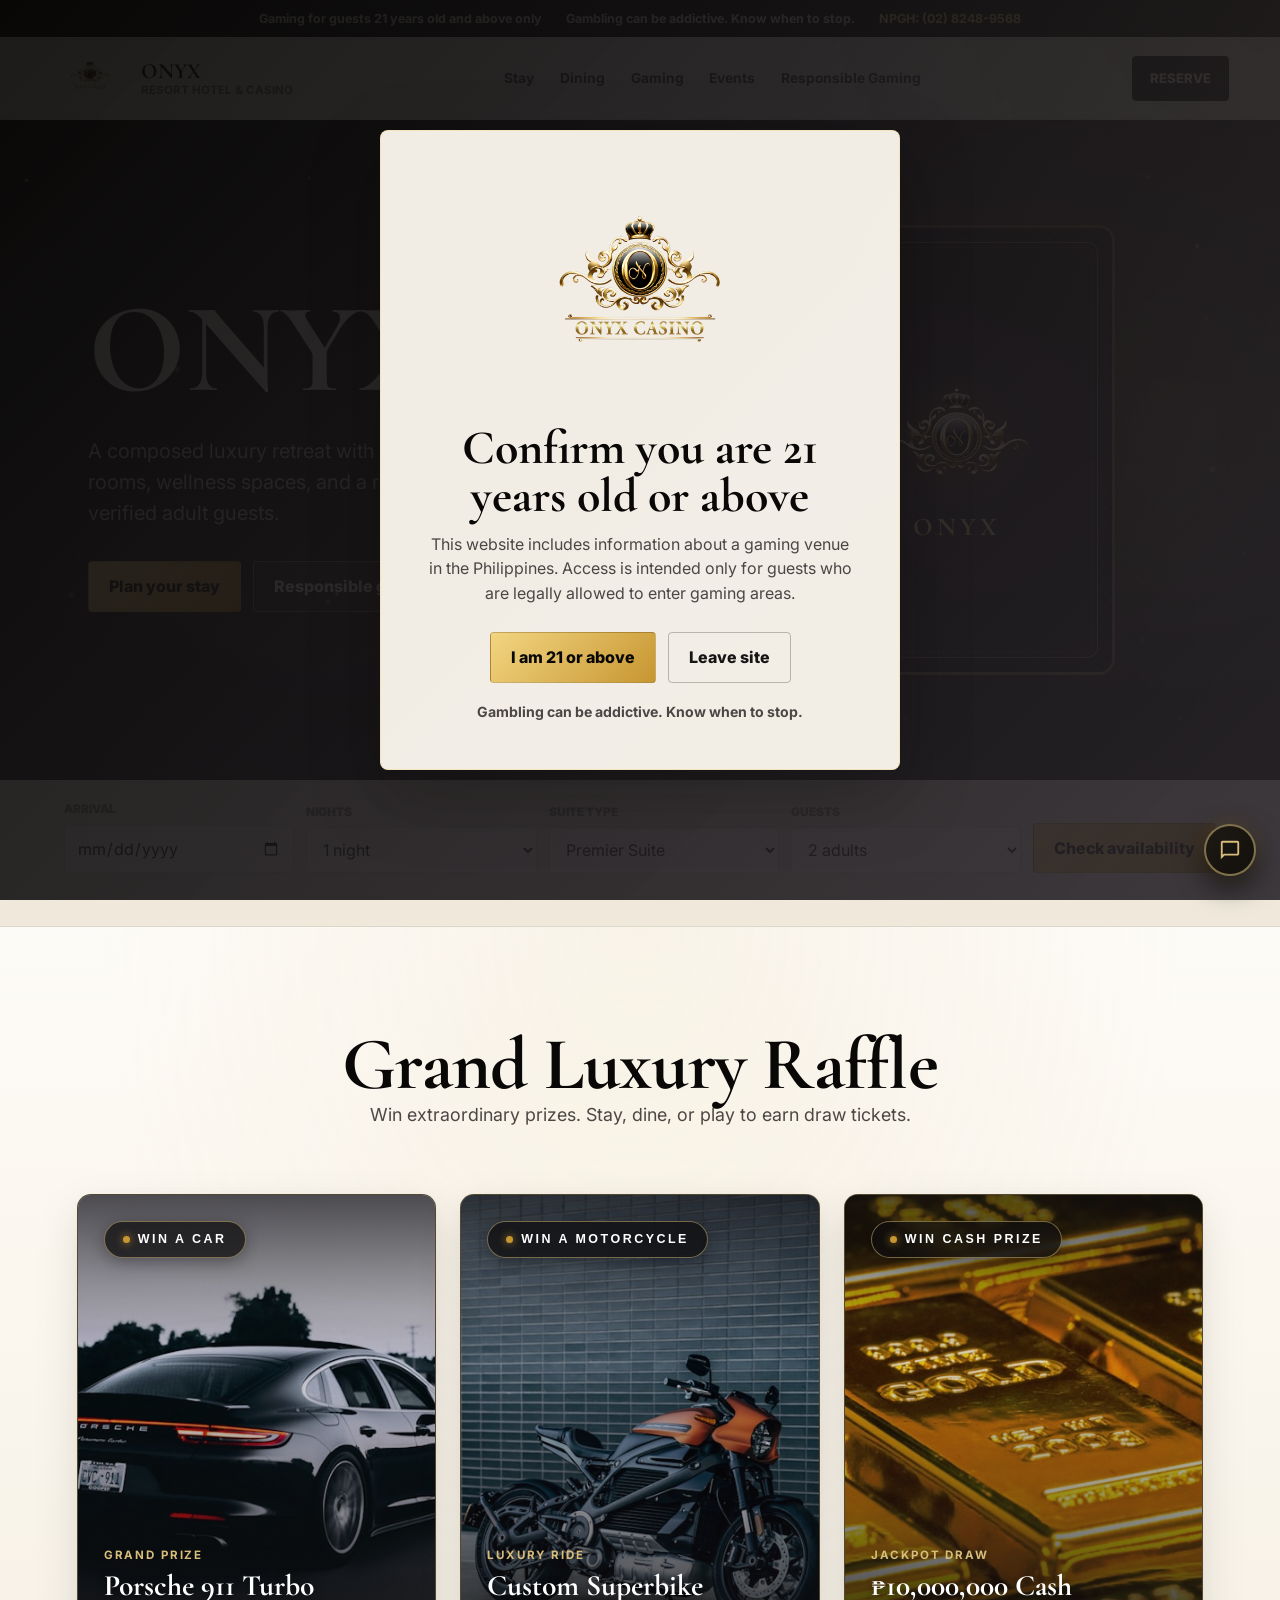
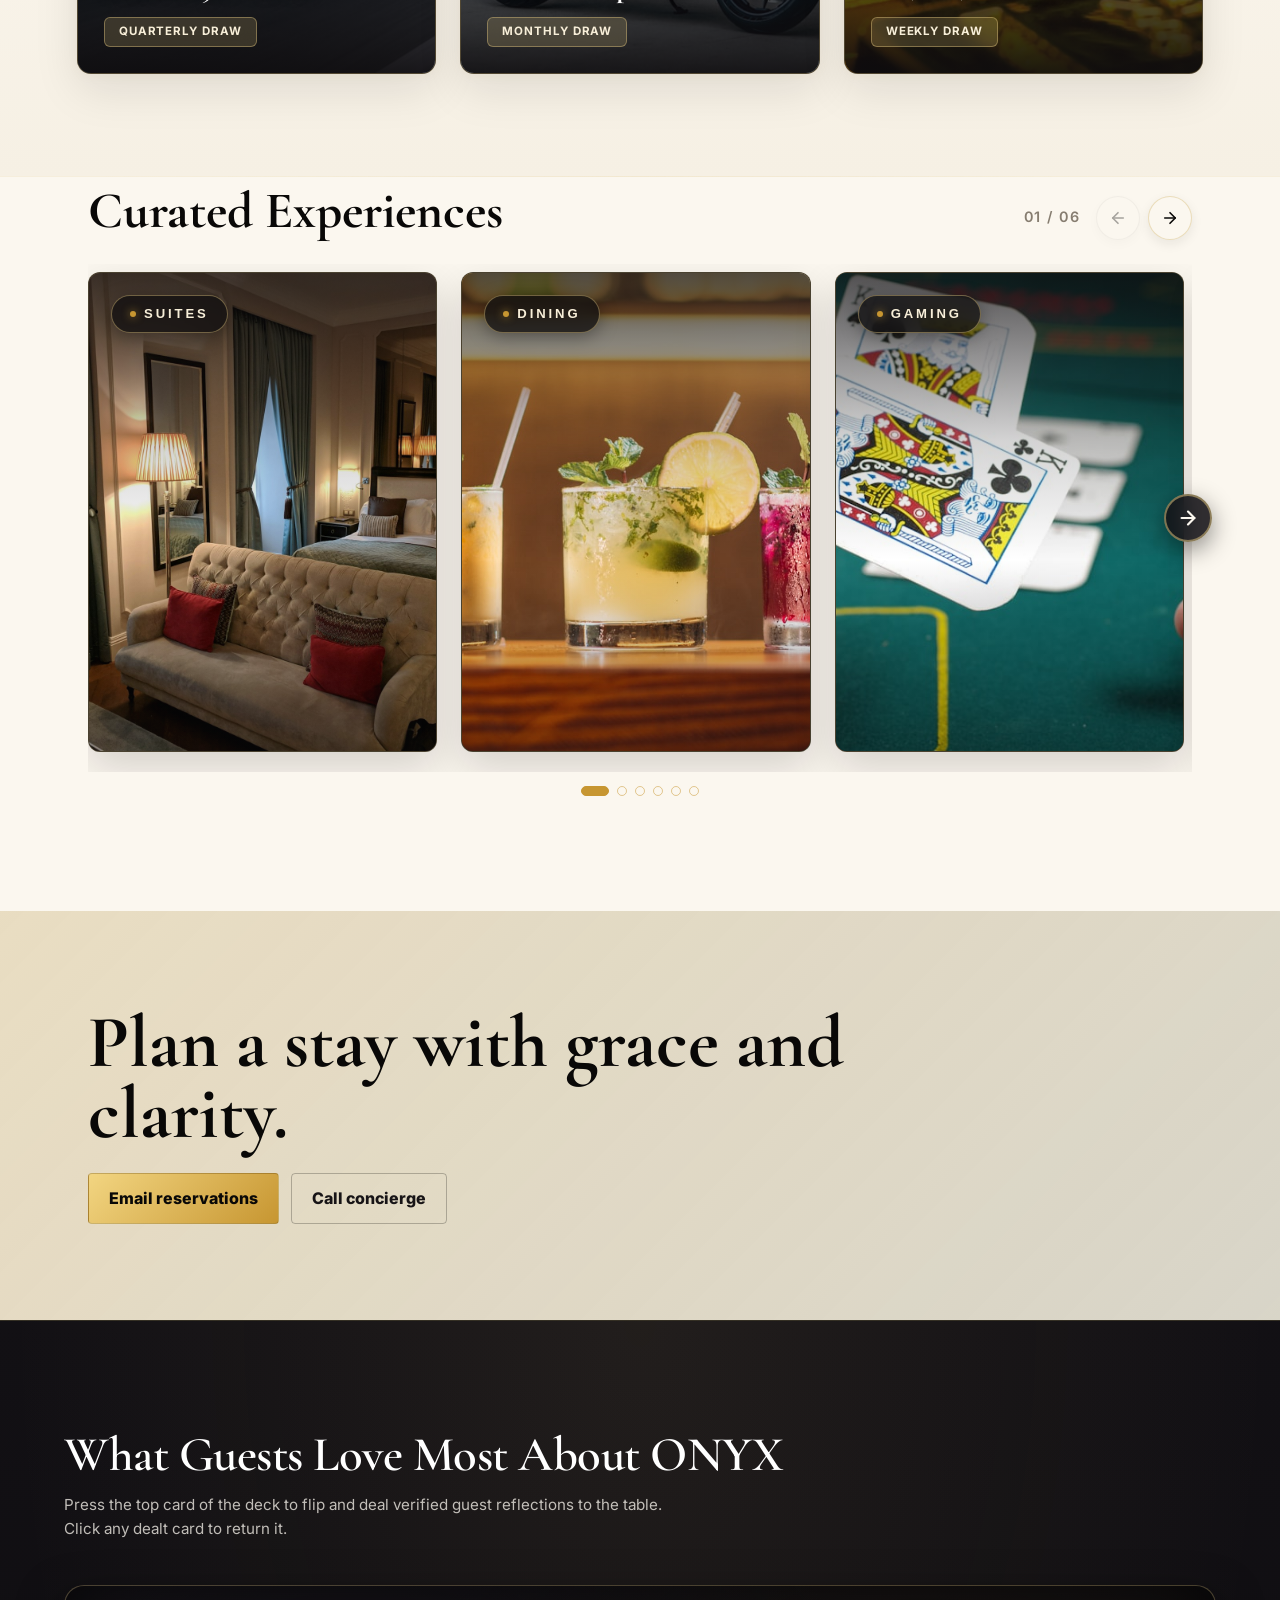
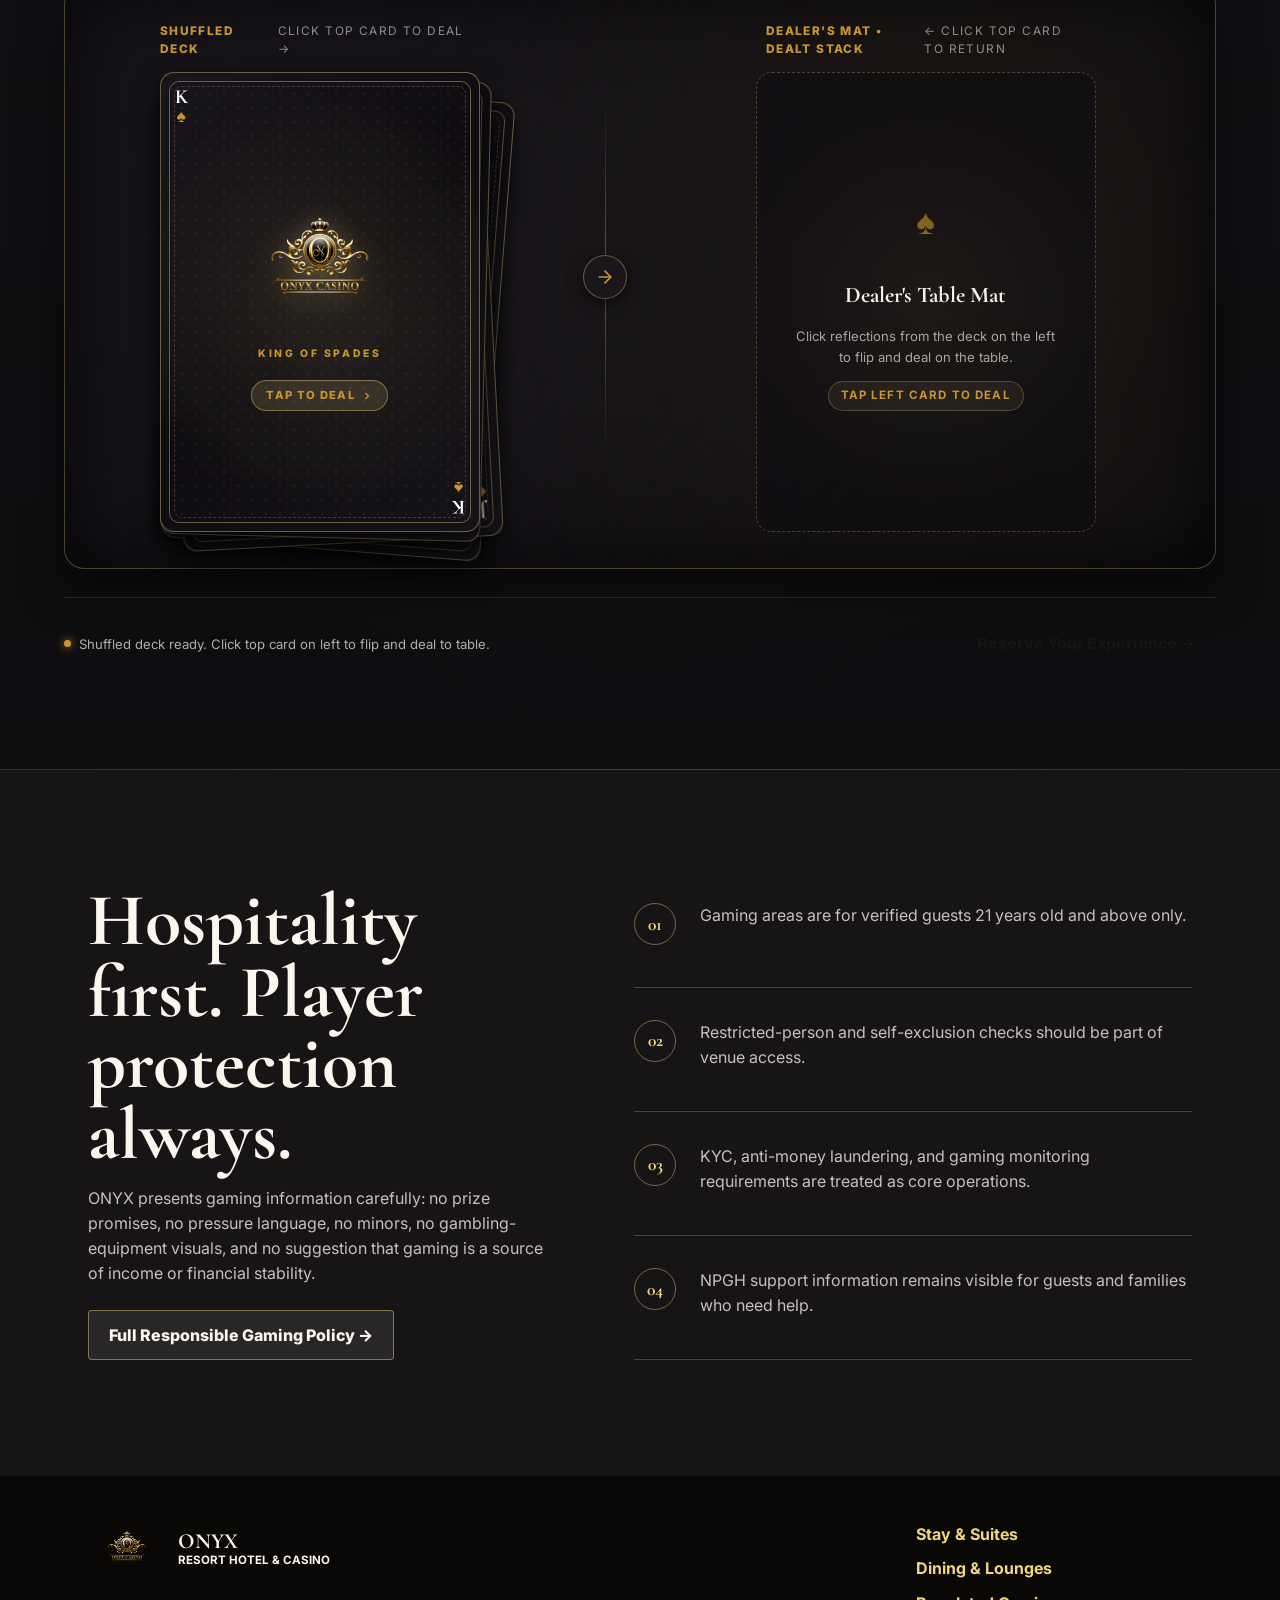
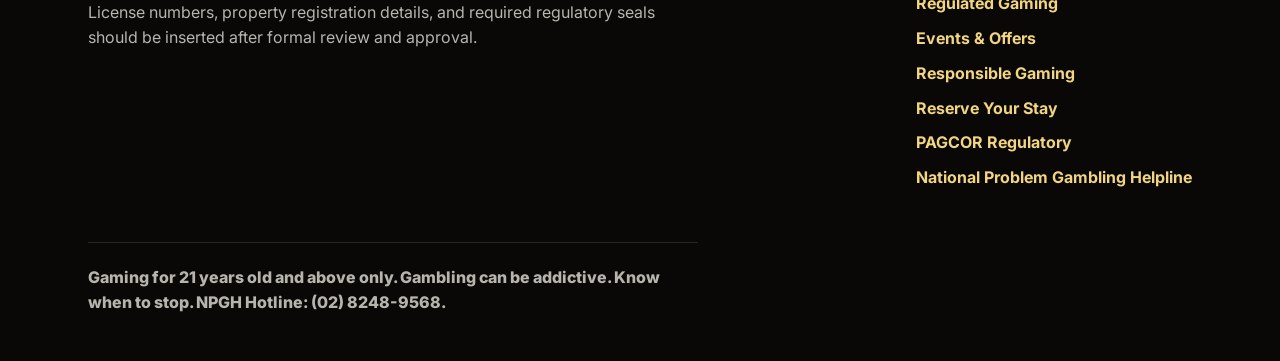
==== commit b4c28d8d: "Change brand subtitle to Resort Hotel & Casino and add Scene 1 flanking luxury offer cards" ====
--- a/index.html
+++ b/index.html
@@ -5,9 +5,9 @@
     <meta name="viewport" content="width=device-width, initial-scale=1.0" />
     <meta
       name="description"
-      content="ONYX Resort Hotel & Gaming, an elegant resort experience with responsible gaming information for guests 21 and above."
+      content="ONYX Resort Hotel & Casino, an elegant resort experience with responsible gaming information for guests 21 and above."
     />
-    <title>ONYX Resort Hotel & Gaming</title>
+    <title>ONYX Resort Hotel & Casino</title>
     <link rel="preconnect" href="https://fonts.googleapis.com" />
     <link rel="preconnect" href="https://fonts.gstatic.com" crossorigin />
     <link
@@ -44,7 +44,7 @@
         <img src="assets/onyx-logo.png" alt="ONYX logo" />
         <span>
           <strong>ONYX</strong>
-          <small>Resort Hotel & Gaming</small>
+          <small>Resort Hotel & Casino</small>
         </span>
       </a>
       <button class="menu-toggle" id="menuToggle" type="button" aria-expanded="false" aria-controls="siteNav">
@@ -113,6 +113,44 @@
                     </div>
                   </div>
                 </div>
+              </div>
+            </div>
+          </div>
+        </div>
+
+        <!-- Scene 1: Chosen Card Flanking Offers (Left & Right Sides) -->
+        <div class="hero-chosen-offers" id="heroChosenOffers" aria-label="Exclusive Direct Booking Offers">
+          <!-- Left Flank Offer: Direct Booking Discount -->
+          <div class="hero-chosen-offers__flank hero-chosen-offers__flank--left">
+            <div class="hero-flank-card">
+              <span class="hero-flank-kicker">Patron Privilege</span>
+              <h3 class="hero-flank-title">Book Direct &bull; Save 20%</h3>
+              <p class="hero-flank-desc">
+                Enjoy guaranteed best suite rates, $150 daily resort dining credit, and complimentary late checkout when reserving direct.
+              </p>
+              <div class="hero-flank-perks">
+                <span class="hero-flank-perk">&diams; Preferred Suite &amp; Villa Rates</span>
+                <span class="hero-flank-perk">&diams; $150 Daily Dining &amp; Spa Credit</span>
+              </div>
+            </div>
+          </div>
+
+          <!-- Right Flank Offer: Seasonal Sanctuary Escape & CTA -->
+          <div class="hero-chosen-offers__flank hero-chosen-offers__flank--right">
+            <div class="hero-flank-card">
+              <span class="hero-flank-kicker">Limited Season Offer</span>
+              <h3 class="hero-flank-title">Imperial Sanctuary Escape</h3>
+              <p class="hero-flank-desc">
+                Complimentary private chauffeur airport transfer and high-limit salon privileges with every penthouse reservation.
+              </p>
+              <div class="hero-flank-perks">
+                <span class="hero-flank-perk">&diams; Private Chauffeur Airport Transfer</span>
+                <span class="hero-flank-perk">&diams; Dedicated Guild Butler Service</span>
+              </div>
+              <div class="hero-flank-action">
+                <a href="reserve.html" class="button button--primary hero-flank-btn">
+                  <span>Book Now for Discounts &rarr;</span>
+                </a>
               </div>
             </div>
           </div>
@@ -865,7 +903,7 @@
           <img src="assets/onyx-logo.png" alt="ONYX logo" />
           <span>
             <strong>ONYX</strong>
-            <small>Resort Hotel & Gaming</small>
+            <small>Resort Hotel & Casino</small>
           </span>
         </a>
         <p>
--- a/styles.css
+++ b/styles.css
@@ -668,6 +668,169 @@
   animation: logoSheenSweep 3.2s cubic-bezier(0.4, 0, 0.2, 1) infinite;
 }
 
+/* Scene 1 Flanking Offers: Left & Right Luxury Offer Cards */
+.hero-chosen-offers {
+  position: absolute;
+  inset: 0;
+  display: flex;
+  justify-content: space-between;
+  align-items: center;
+  padding: clamp(24px, 5vw, 64px) clamp(20px, 6vw, 84px);
+  pointer-events: none;
+  opacity: 0;
+  visibility: hidden;
+  z-index: 6;
+  transition: opacity 0.55s ease, visibility 0.55s ease;
+}
+
+.hero.is-cards-active .hero-chosen-offers {
+  opacity: 1;
+  visibility: visible;
+  pointer-events: auto;
+}
+
+.hero-chosen-offers__flank {
+  width: min(100%, clamp(250px, 22vw, 310px));
+  opacity: 0;
+  transition: transform 0.75s cubic-bezier(0.2, 0.8, 0.2, 1), opacity 0.55s ease;
+  pointer-events: auto;
+}
+
+.hero-chosen-offers__flank--left {
+  transform: translate3d(-35px, 0, 0);
+}
+
+.hero-chosen-offers__flank--right {
+  transform: translate3d(35px, 0, 0);
+}
+
+.hero.is-cards-active .hero-chosen-offers__flank--left {
+  opacity: 1;
+  transform: translate3d(0, 0, 0);
+  transition-delay: 0.12s;
+}
+
+.hero.is-cards-active .hero-chosen-offers__flank--right {
+  opacity: 1;
+  transform: translate3d(0, 0, 0);
+  transition-delay: 0.2s;
+}
+
+.hero-flank-card {
+  background: rgba(16, 13, 19, 0.82);
+  border: 1px solid rgba(216, 189, 122, 0.35);
+  border-radius: 14px;
+  padding: clamp(18px, 2.2vw, 24px);
+  backdrop-filter: blur(16px);
+  -webkit-backdrop-filter: blur(16px);
+  box-shadow:
+    0 22px 48px rgba(0, 0, 0, 0.8),
+    0 0 30px rgba(199, 150, 49, 0.16),
+    inset 0 1px 0 rgba(242, 213, 129, 0.35);
+  transition: border-color 0.3s ease, box-shadow 0.3s ease, transform 0.3s ease;
+}
+
+.hero-flank-card:hover {
+  transform: translateY(-3px);
+  border-color: rgba(242, 213, 129, 0.75);
+  box-shadow:
+    0 26px 56px rgba(0, 0, 0, 0.88),
+    0 0 38px rgba(242, 213, 129, 0.3),
+    inset 0 1px 0 rgba(255, 255, 255, 0.5);
+}
+
+.hero-flank-kicker {
+  display: block;
+  font-family: "Inter", sans-serif;
+  font-size: clamp(0.68rem, 0.85vw, 0.76rem);
+  font-weight: 700;
+  letter-spacing: 0.22em;
+  text-transform: uppercase;
+  color: #f2d581;
+  margin-bottom: 6px;
+}
+
+.hero-flank-title {
+  font-family: "Cormorant Garamond", Georgia, serif;
+  font-size: clamp(1.35rem, 1.8vw, 1.65rem);
+  font-weight: 600;
+  line-height: 1.22;
+  color: #ffffff;
+  margin: 0 0 10px;
+  letter-spacing: 0.02em;
+}
+
+.hero-flank-desc {
+  font-size: clamp(0.78rem, 0.95vw, 0.84rem);
+  line-height: 1.55;
+  color: rgba(247, 243, 235, 0.84);
+  margin: 0 0 14px;
+}
+
+.hero-flank-perks {
+  display: flex;
+  flex-direction: column;
+  gap: 6px;
+  margin-bottom: 16px;
+}
+
+.hero-flank-perk {
+  font-size: 0.76rem;
+  font-weight: 600;
+  color: rgba(242, 213, 129, 0.95);
+  display: inline-flex;
+  align-items: center;
+  gap: 6px;
+  letter-spacing: 0.03em;
+}
+
+.hero-flank-action {
+  margin-top: 6px;
+}
+
+.hero-flank-btn {
+  display: inline-flex;
+  align-items: center;
+  justify-content: center;
+  width: 100%;
+  padding: 10px 18px;
+  font-size: 0.78rem;
+  font-weight: 700;
+  letter-spacing: 0.08em;
+  text-transform: uppercase;
+  border-radius: 8px;
+  box-shadow: 0 6px 20px rgba(199, 150, 49, 0.35);
+  transition: transform 0.25s ease, box-shadow 0.25s ease;
+}
+
+.hero-flank-btn:hover {
+  transform: translateY(-2px);
+  box-shadow: 0 8px 24px rgba(242, 213, 129, 0.45);
+}
+
+@media (max-width: 980px) {
+  .hero-chosen-offers {
+    position: relative;
+    inset: auto;
+    flex-direction: column;
+    gap: 16px;
+    padding: 24px 0 0;
+    align-items: center;
+    width: 100%;
+    z-index: 6;
+  }
+
+  .hero-chosen-offers__flank {
+    width: min(100%, 420px);
+    transform: translate3d(0, 20px, 0);
+  }
+
+  .hero.is-cards-active .hero-chosen-offers__flank--left,
+  .hero.is-cards-active .hero-chosen-offers__flank--right {
+    transform: translate3d(0, 0, 0);
+  }
+}
+
 /* Scene 2: Card glides cleanly to the LEFT in flipped state */
 @media (min-width: 981px) {
   .hero.is-offers-active .hero__stage {
